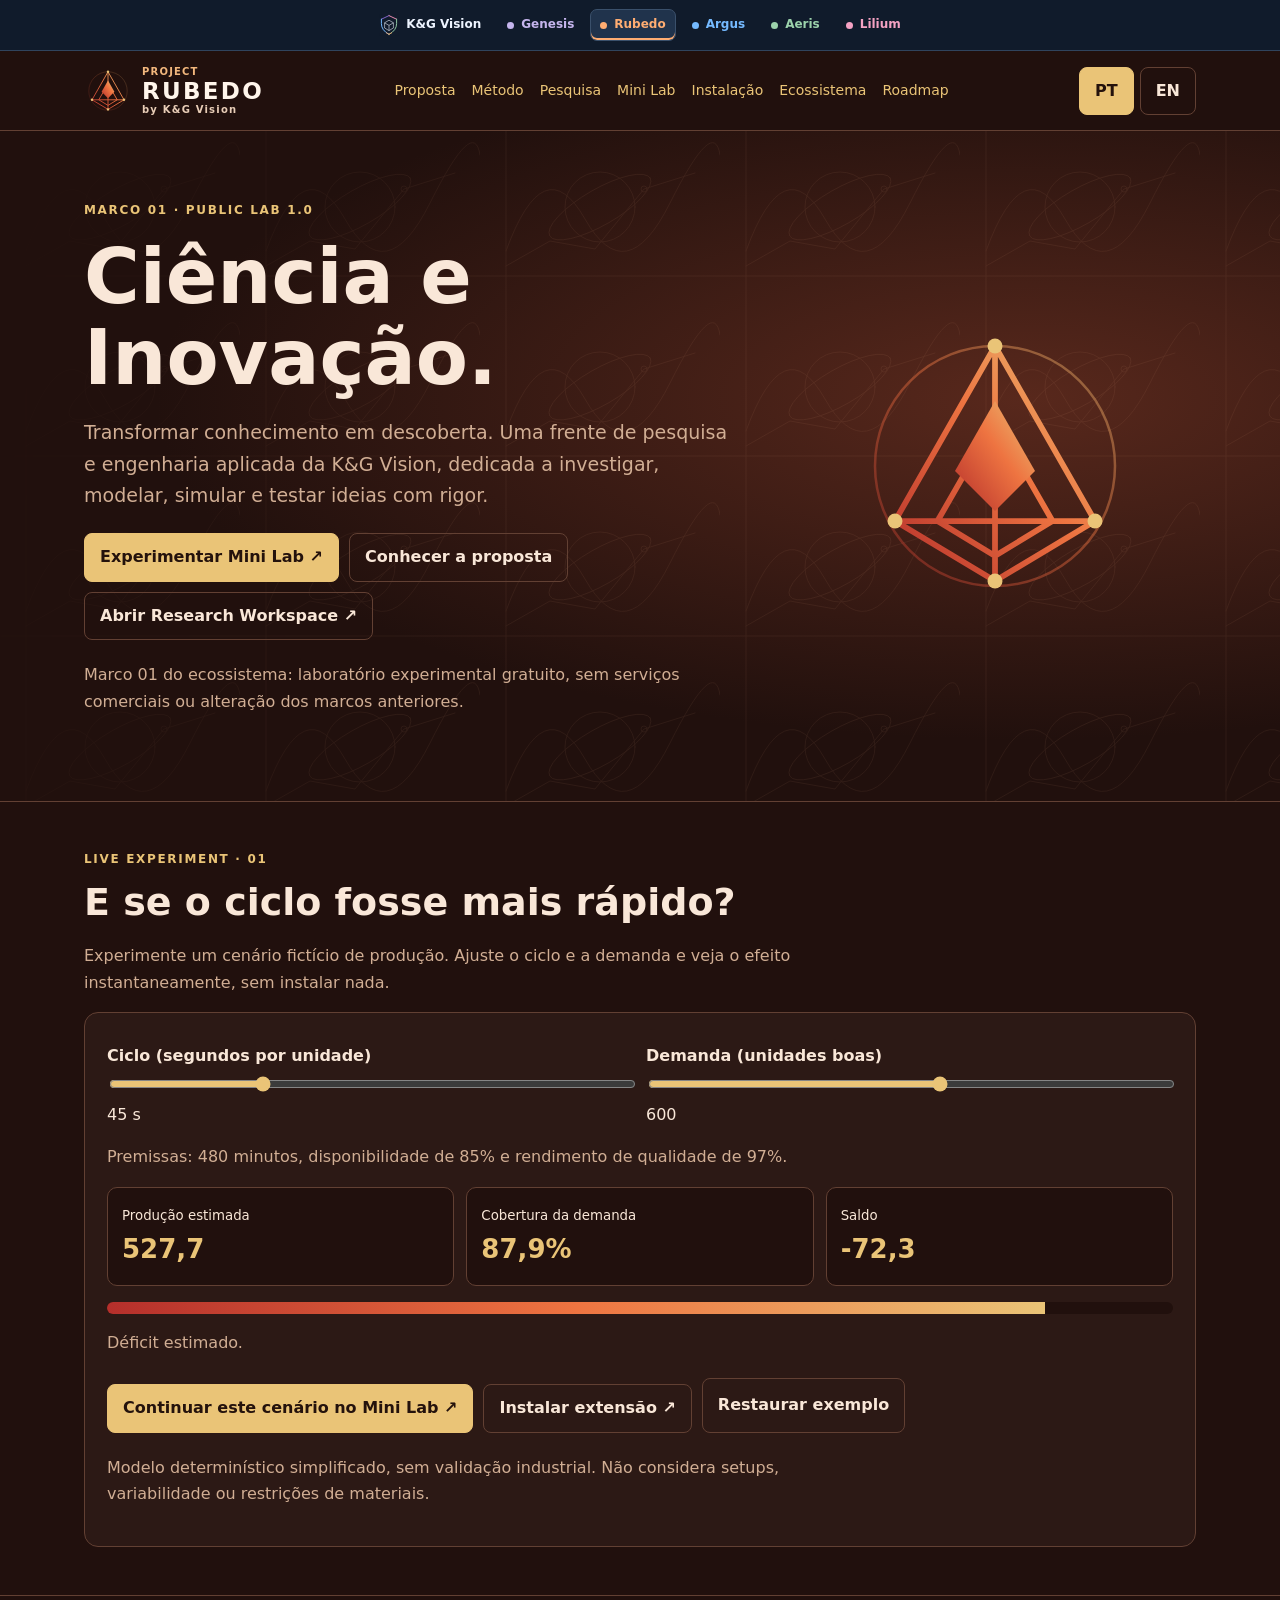
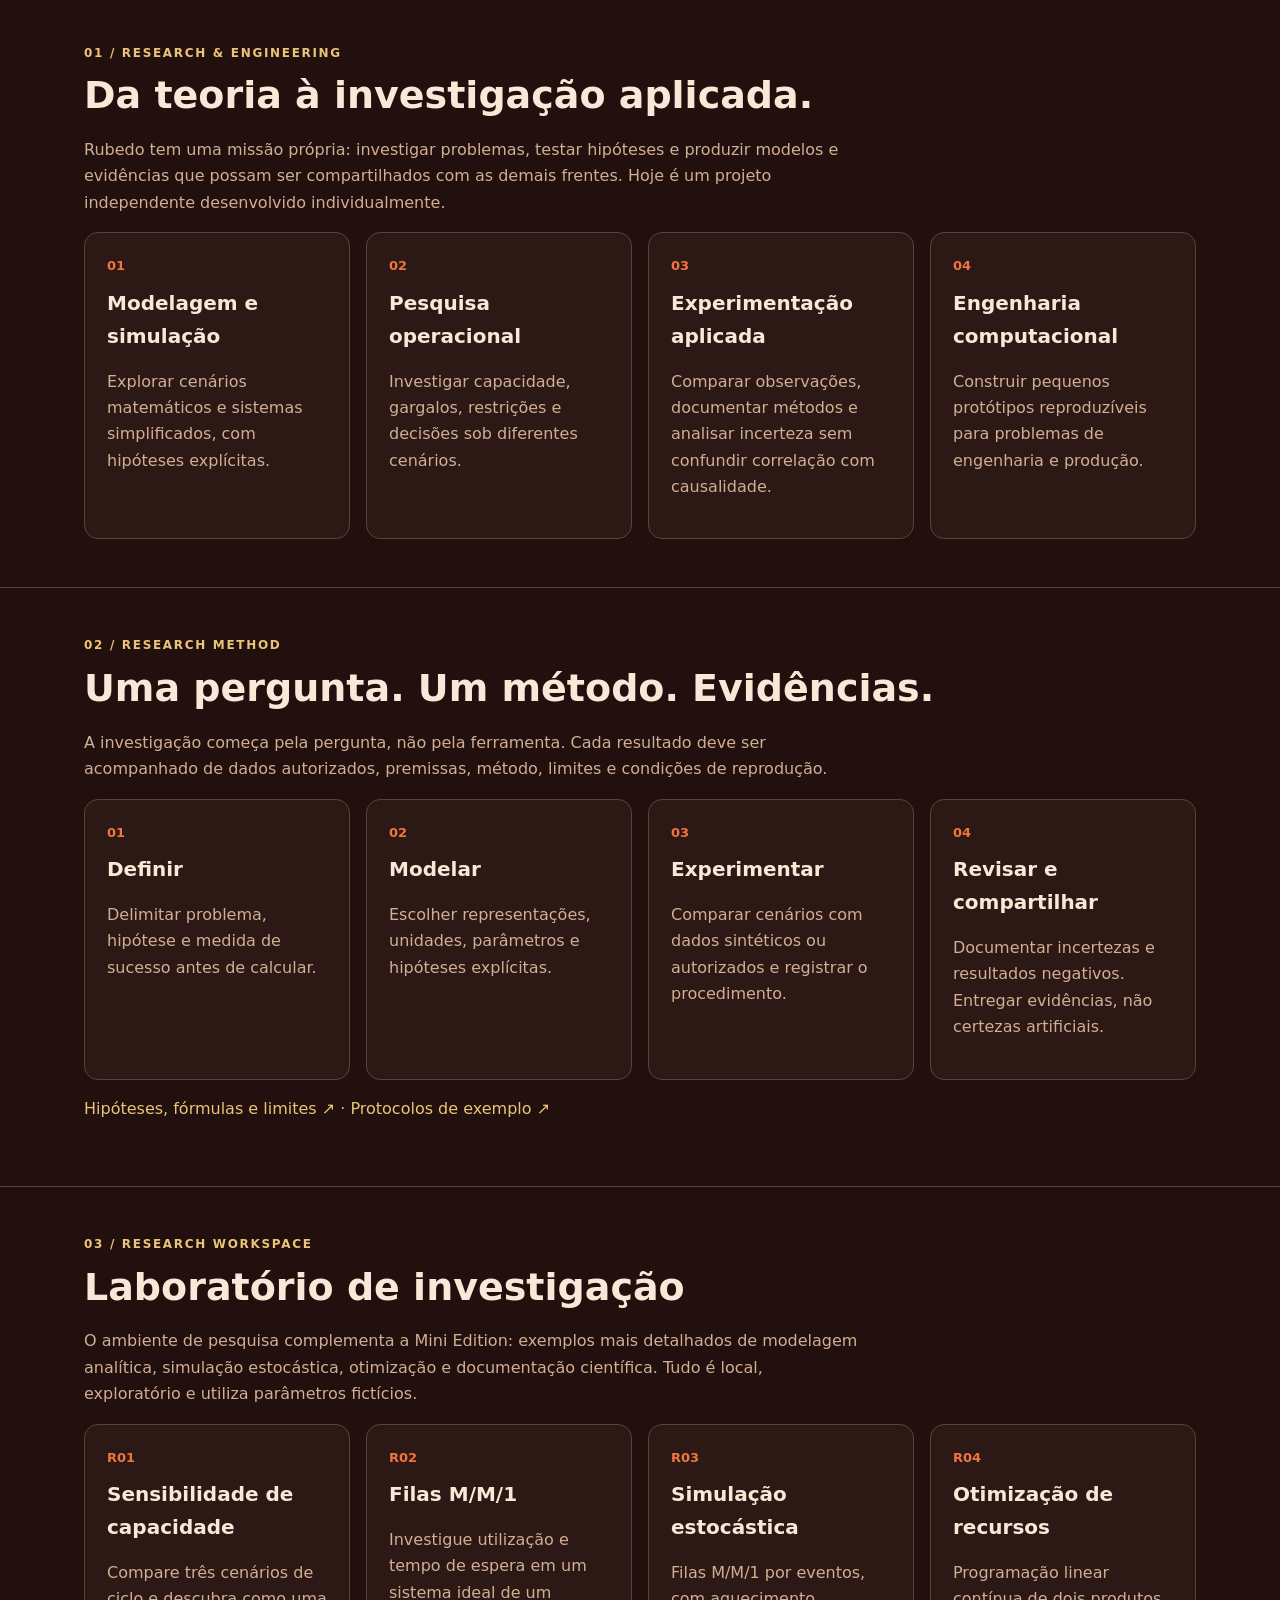
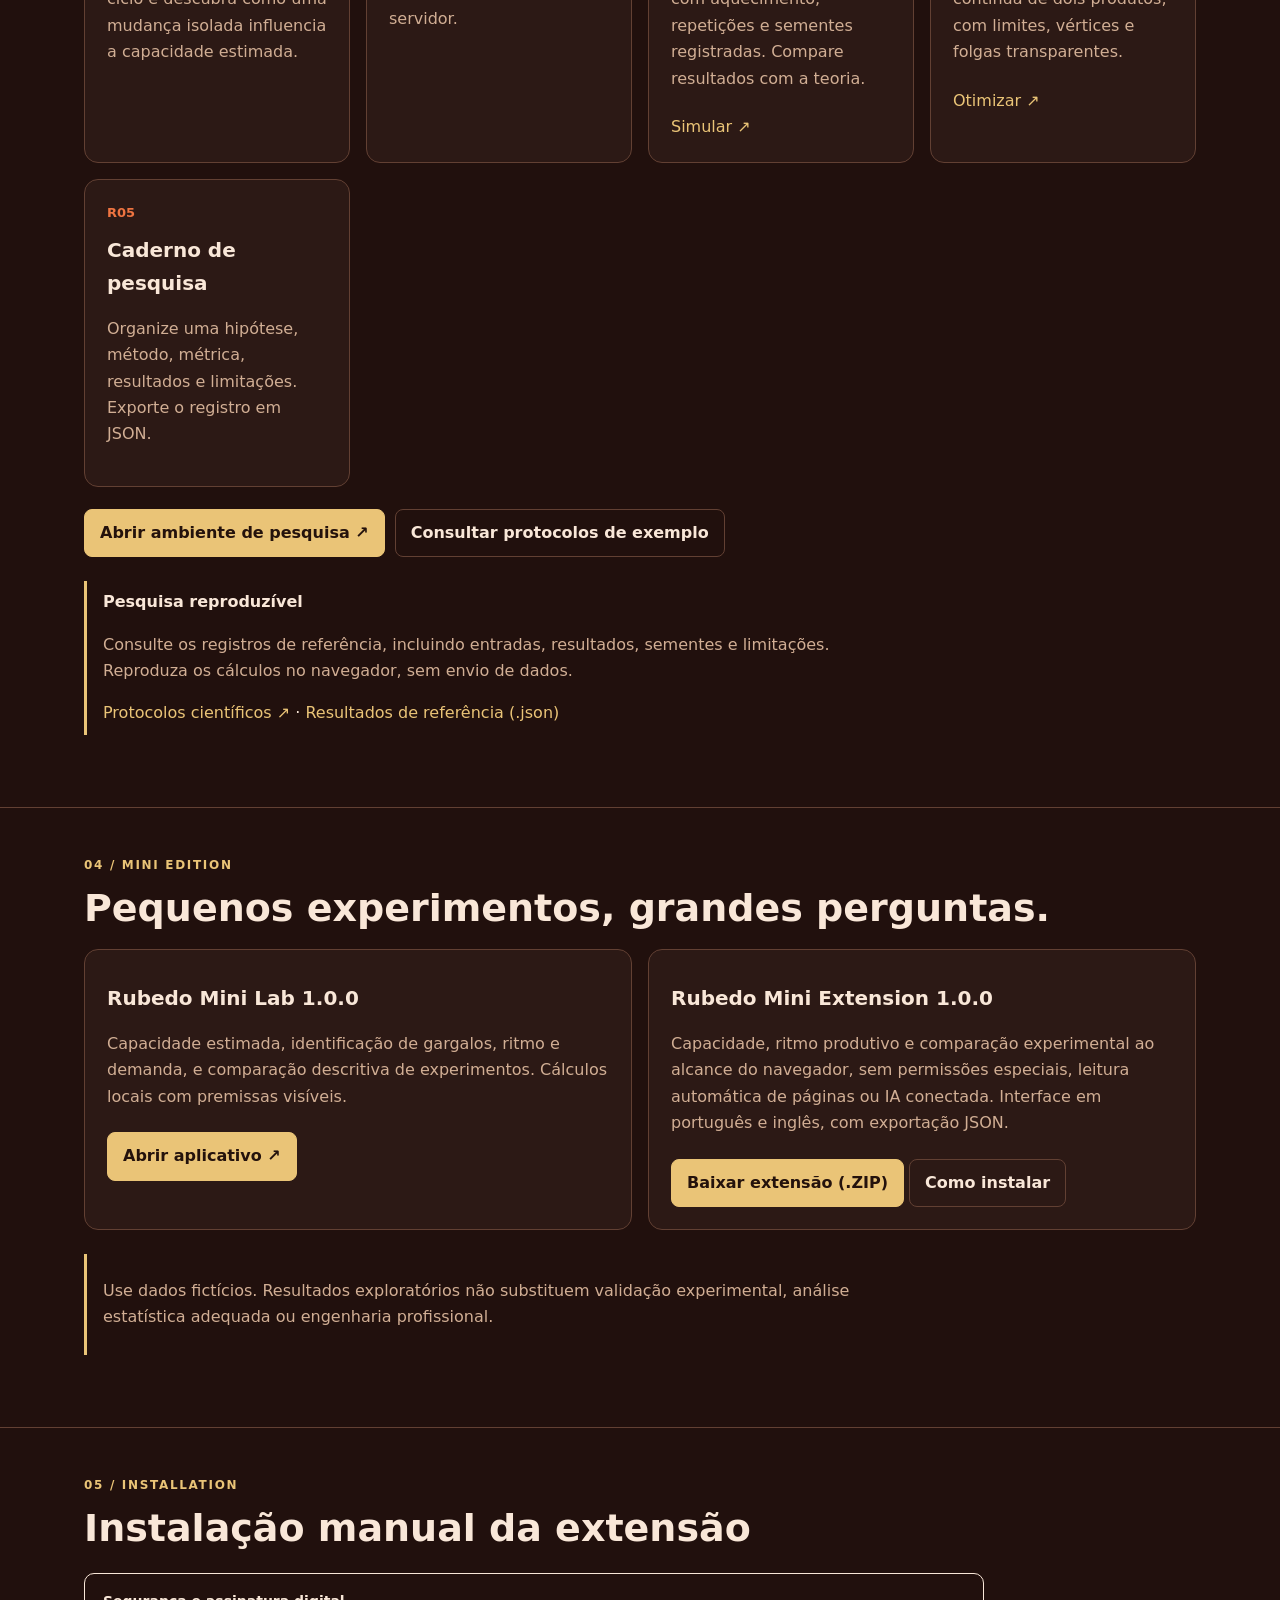
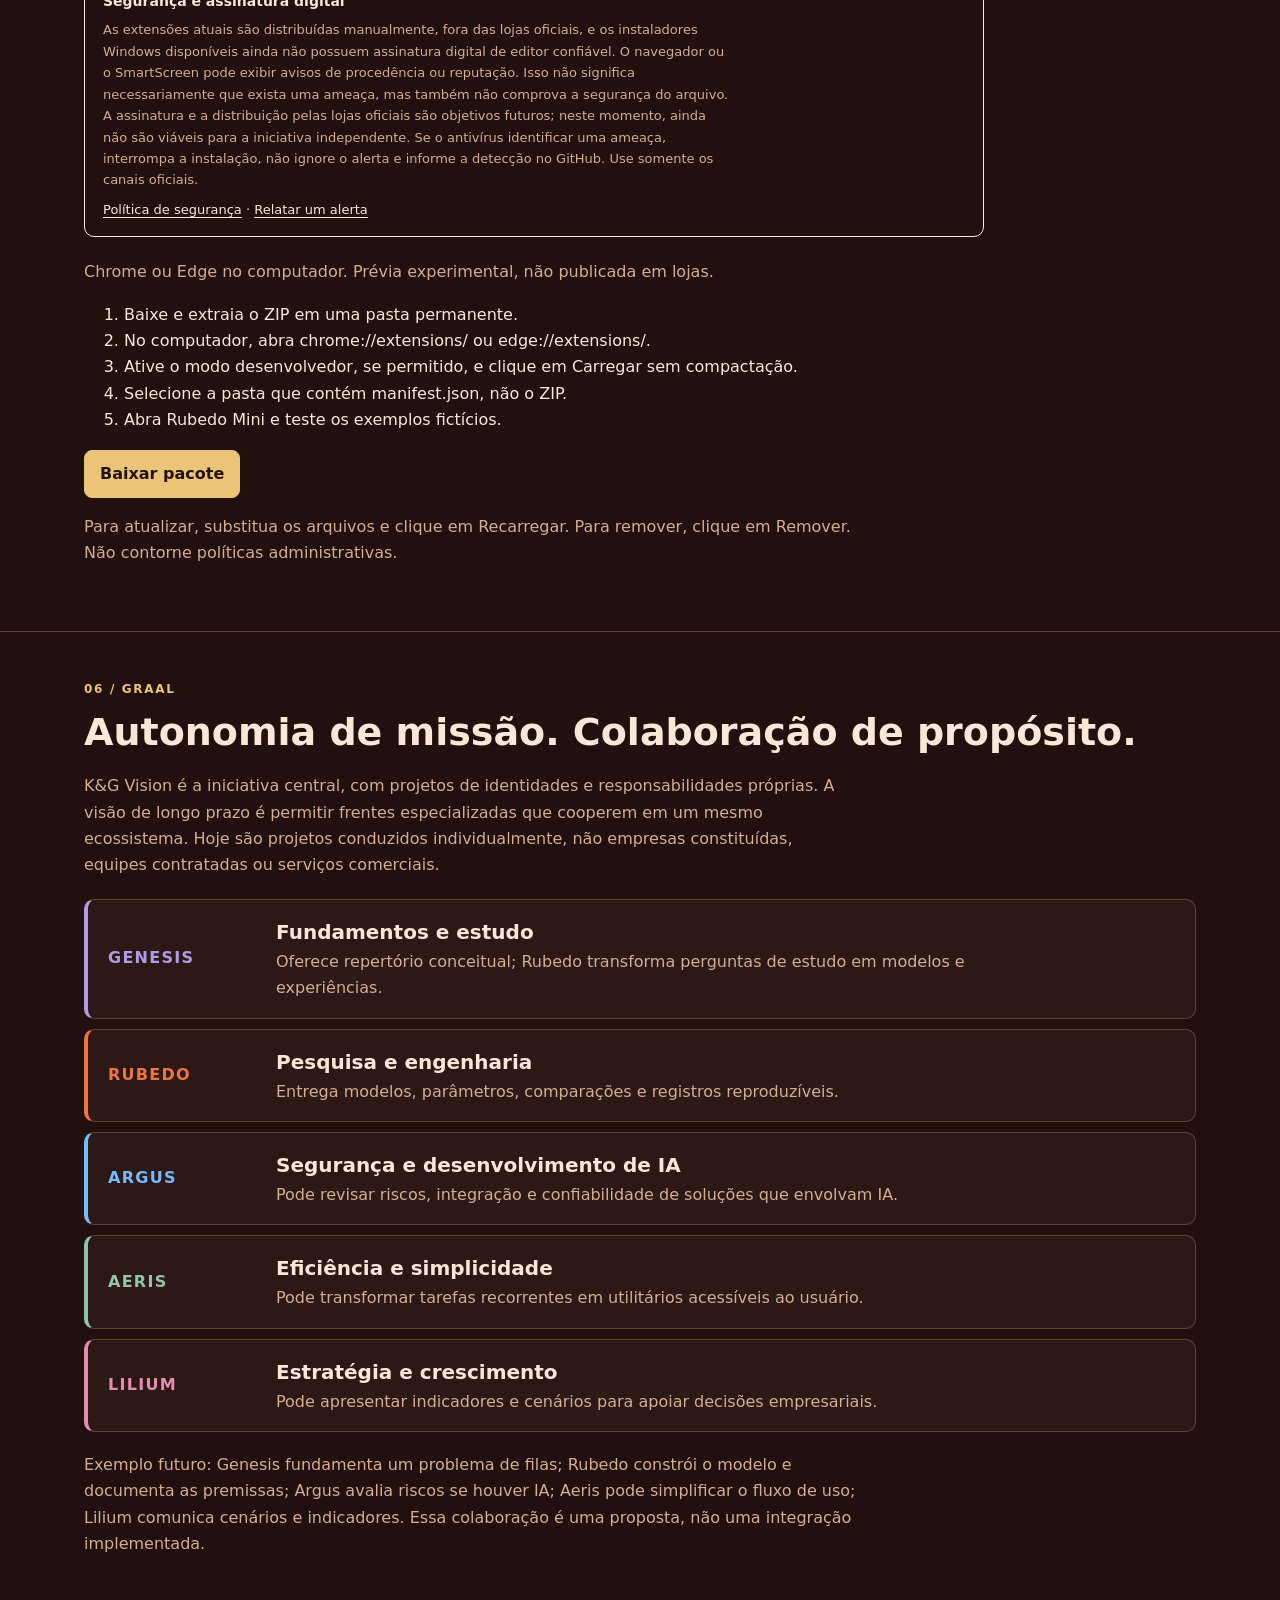
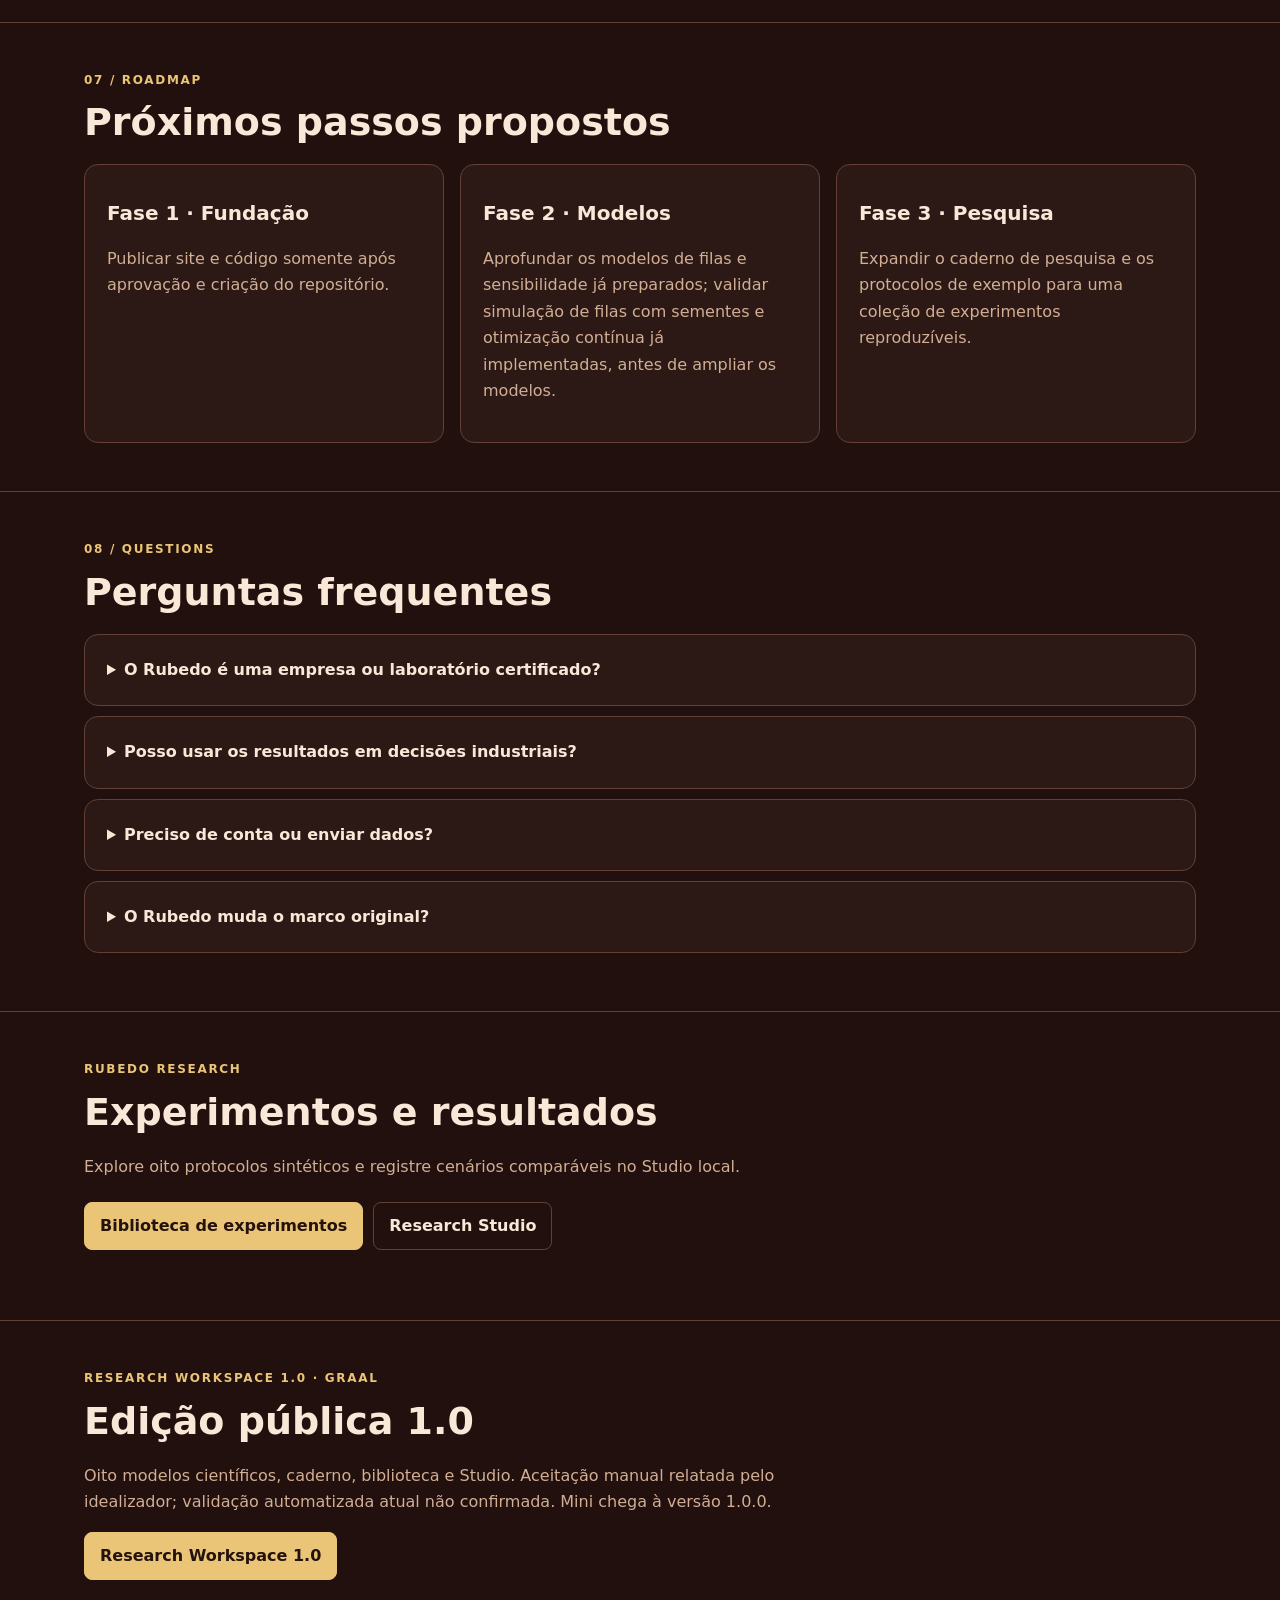
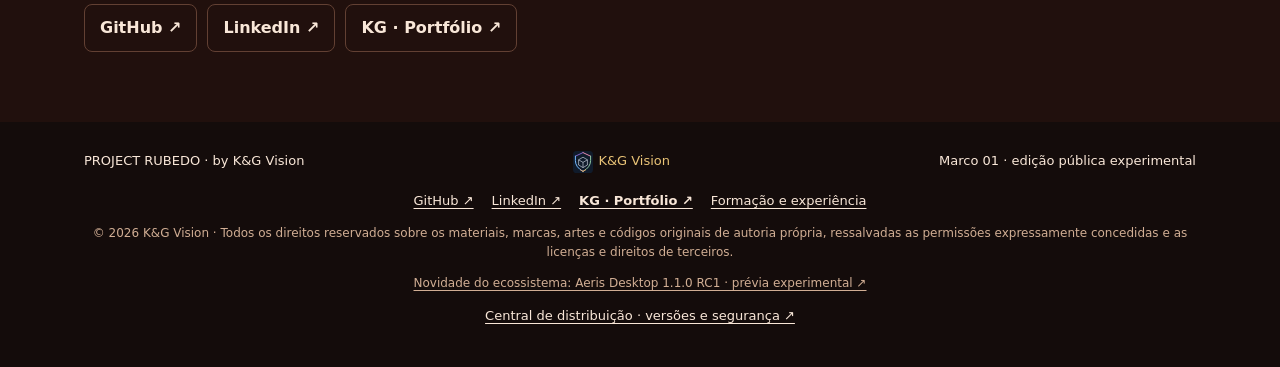
==== index.html @ 3943fb6b "Link official GRAAL distribution center from project portal and documentation" ====
<!DOCTYPE html>

<html lang="pt-BR"><head><meta charset="utf-8"/><meta content="width=device-width,initial-scale=1" name="viewport"/><meta content="Rubedo — iniciativa independente de pesquisa aplicada, simulação e inovação tecnológica." name="description"/><meta content="#21100D" name="theme-color"/><title>Project Rubedo — Ciência e Inovação | K&amp;G Vision</title><link href="assets/rubedo-symbol.svg" rel="icon" type="image/svg+xml"/><link href="assets/site.css" rel="stylesheet"/><style id="kg-graal-navigation-v2">
nav.kg-graal-bar{box-sizing:border-box!important;display:block!important;width:100%!important;max-width:none!important;margin:0!important;padding:0!important;background:#101B2B!important;color:#EDF4FF!important;border:0!important;border-bottom:1px solid #30445D!important;border-radius:0!important;overflow-x:auto!important;overflow-y:hidden!important;white-space:nowrap!important;scrollbar-width:thin;position:static!important;font:12px/1.3 system-ui,-apple-system,BlinkMacSystemFont,"Segoe UI",sans-serif!important}
nav.kg-graal-bar .kg-graal-inner{box-sizing:border-box!important;display:flex!important;align-items:center!important;justify-content:center!important;gap:6px!important;width:max-content!important;min-width:100%!important;max-width:none!important;margin:0 auto!important;padding:6px 20px!important}
nav.kg-graal-bar a{box-sizing:border-box!important;display:inline-flex!important;align-items:center!important;gap:7px!important;flex:none!important;white-space:nowrap!important;font:650 12px/1.3 system-ui,-apple-system,BlinkMacSystemFont,"Segoe UI",sans-serif!important;text-decoration:none!important;color:var(--graal-accent)!important;-webkit-text-fill-color:var(--graal-accent)!important;opacity:1!important;background:transparent!important;border:1px solid transparent!important;border-radius:7px!important;margin:0!important;padding:7px 9px!important;box-shadow:none!important}
nav.kg-graal-bar a::before,nav.kg-graal-bar a::after{content:none!important;display:none!important}
nav.kg-graal-bar a:hover,nav.kg-graal-bar a[aria-current]{background:#20334C!important;border-color:#3A506B!important}
nav.kg-graal-bar a[aria-current]{box-shadow:inset 0 -2px var(--graal-accent)!important}
nav.kg-graal-bar a:focus-visible{outline:2px solid var(--graal-accent)!important;outline-offset:-2px!important}
nav.kg-graal-bar .kg-graal-dot{display:block!important;width:7px!important;height:7px!important;flex:0 0 7px!important;border-radius:50%!important;background:var(--graal-accent)!important}
nav.kg-graal-bar .kg-graal-shield{display:block!important;width:20px!important;height:22px!important;max-width:none!important;flex:none!important;margin:0!important;object-fit:contain!important}
@media(max-width:650px){nav.kg-graal-bar .kg-graal-inner{padding:5px 10px!important;gap:3px!important}nav.kg-graal-bar a{padding:7px 8px!important}}
</style>

<style id="kg-subtle-hero-art">
@media screen {
.hero{position:relative;isolation:isolate;overflow:hidden}
.hero::before{content:"";position:absolute;inset:0;z-index:0;pointer-events:none;background:none;background-image:url("data:image/svg+xml,%3Csvg xmlns='http://www.w3.org/2000/svg' width='240' height='180' viewBox='0 0 240 180'%3E%3Cg fill='none' stroke='%23FFBB90' stroke-width='.85' stroke-linecap='round' stroke-linejoin='round'%3E%3Cpath d='M0 145H240M26 0V180M26 120Q64 16 105 88T190 72T240 24M26 135L70 110L115 118L164 58L215 42'/%3E%3Ccircle cx='120' cy='76' r='35'/%3E%3Cellipse cx='120' cy='76' rx='58' ry='18' transform='rotate(-30 120 76)'/%3E%3Ccircle cx='164' cy='58' r='3'/%3E%3C/g%3E%3C/svg%3E");background-repeat:repeat;background-size:240px 180px;opacity:0.075;mask-image:linear-gradient(100deg,transparent 0%,#000 38%,#000 100%);-webkit-mask-image:linear-gradient(100deg,transparent 0%,#000 38%,#000 100%)}
.hero>.wrap{position:relative;z-index:1}
@media(max-width:700px){.hero::before{opacity:calc(0.075 * .65);background-size:200px 150px;mask-image:linear-gradient(90deg,transparent,#000);-webkit-mask-image:linear-gradient(90deg,transparent,#000)}}
}
</style>
<!-- kg-distribution-notice-v1 -->
</head><body><a class="skip" href="#main">Ir para conteúdo</a><nav class="kg-graal-bar" aria-label="K&amp;G Vision ecosystem"><div class="kg-graal-inner"><a href="https://kgasil.github.io/" style="--graal-accent:#EDF4FF"><img class="kg-graal-shield" src="https://kgasil.github.io/assets/kg-symbol.svg" width="20" height="22" alt="">K&amp;G Vision</a><a href="https://kgasil.github.io/genesis/" style="--graal-accent:#C5B5ED"><i class="kg-graal-dot" aria-hidden="true"></i>Genesis</a><a href="https://kgasil.github.io/rubedo/" style="--graal-accent:#FFAD72" aria-current="page"><i class="kg-graal-dot" aria-hidden="true"></i>Rubedo</a><a href="https://kgasil.github.io/argus/" style="--graal-accent:#75BAFF"><i class="kg-graal-dot" aria-hidden="true"></i>Argus</a><a href="https://kgasil.github.io/aeris/" style="--graal-accent:#9BD2AB"><i class="kg-graal-dot" aria-hidden="true"></i>Aeris</a><a href="https://kgasil.github.io/lilium/" style="--graal-accent:#F4A2C3"><i class="kg-graal-dot" aria-hidden="true"></i>Lilium</a></div></nav><header class="header"><div class="wrap"><a class="brand" href="index.html"><img alt="" src="assets/rubedo-symbol.svg"/><span><small>PROJECT</small><strong>RUBEDO</strong><small>by K&amp;G Vision</small></span></a><nav class="local"><a data-en="Purpose" data-pt="Proposta" href="#proposta">Proposta</a><a data-en="Method" data-pt="Método" href="#metodo">Método</a><a data-en="Research" data-pt="Pesquisa" href="#pesquisa">Pesquisa</a><a data-en="Mini Lab" data-pt="Mini Lab" href="#lab">Mini Lab</a><a data-en="Install" data-pt="Instalação" href="#instalar">Instalação</a><a data-en="Ecosystem" data-pt="Ecossistema" href="#ecossistema">Ecossistema</a><a data-en="Roadmap" data-pt="Roadmap" href="#roadmap">Roadmap</a></nav><div class="language"><button aria-pressed="true" id="pt">PT</button><button aria-pressed="false" id="en">EN</button></div></div></header><main id="main"><section class="hero"><div class="wrap"><div><div class="eyebrow" data-en="MILESTONE 01 · PUBLIC LAB 1.0" data-pt="MARCO 01 · PUBLIC LAB 1.0">MARCO 01 · PUBLIC LAB 1.0</div><h1 data-en="Science &amp; Innovation." data-pt="Ciência e Inovação.">Ciência e Inovação.</h1><p class="lead" data-en="Turning knowledge into discovery. An applied research and engineering initiative within K&amp;G Vision, dedicated to investigating, modeling, simulating and testing ideas rigorously." data-pt="Transformar conhecimento em descoberta. Uma frente de pesquisa e engenharia aplicada da K&amp;G Vision, dedicada a investigar, modelar, simular e testar ideias com rigor.">Transformar conhecimento em descoberta. Uma frente de pesquisa e engenharia aplicada da K&amp;G Vision, dedicada a investigar, modelar, simular e testar ideias com rigor.</p><div class="actions"><a class="btn primary" data-en="Try Mini Lab ↗" data-pt="Experimentar Mini Lab ↗" href="mini/index.html">Experimentar Mini Lab ↗</a><a class="btn" data-en="Explore the proposal" data-pt="Conhecer a proposta" href="#proposta">Conhecer a proposta</a><a class="btn" data-en="Open Research Workspace ↗" data-pt="Abrir Research Workspace ↗" href="research/index.html">Abrir Research Workspace ↗</a></div><p data-en="Ecosystem milestone 01: free experimental laboratory, no commercial services or change to earlier milestones." data-pt="Marco 01 do ecossistema: laboratório experimental gratuito, sem serviços comerciais ou alteração dos marcos anteriores.">Marco 01 do ecossistema: laboratório experimental gratuito, sem serviços comerciais ou alteração dos marcos anteriores.</p></div><img alt="Símbolo geométrico Rubedo" src="assets/rubedo-symbol.svg"/></div></section><section class="section" id="experimente"><div class="wrap"><div class="eyebrow">LIVE EXPERIMENT · 01</div><h2 data-pt="E se o ciclo fosse mais rápido?" data-en="What if the cycle were faster?">E se o ciclo fosse mais rápido?</h2><p data-pt="Experimente um cenário fictício de produção. Ajuste o ciclo e a demanda e veja o efeito instantaneamente, sem instalar nada." data-en="Try a synthetic production scenario. Adjust cycle time and demand to see the effect instantly, without installing anything.">Experimente um cenário fictício de produção. Ajuste o ciclo e a demanda e veja o efeito instantaneamente, sem instalar nada.</p><div class="card"><div class="fields"><div><label for="demo-cycle" data-pt="Ciclo (segundos por unidade)" data-en="Cycle (seconds per unit)">Ciclo (segundos por unidade)</label><input id="demo-cycle" type="range" min="15" max="120" step="5" value="45"><output id="demo-cycle-value">45 s</output></div><div><label for="demo-demand" data-pt="Demanda (unidades boas)" data-en="Demand (good units)">Demanda (unidades boas)</label><input id="demo-demand" type="range" min="100" max="1000" step="25" value="600"><output id="demo-demand-value">600</output></div></div><p data-pt="Premissas: 480 minutos, disponibilidade de 85% e rendimento de qualidade de 97%." data-en="Assumptions: 480 minutes, 85% availability and 97% good yield.">Premissas: 480 minutos, disponibilidade de 85% e rendimento de qualidade de 97%.</p><div class="demo-results" aria-live="polite"><div><small data-pt="Produção estimada" data-en="Estimated output">Produção estimada</small><strong id="demo-good">—</strong></div><div><small data-pt="Cobertura da demanda" data-en="Demand coverage">Cobertura da demanda</small><strong id="demo-coverage">—</strong></div><div><small data-pt="Saldo" data-en="Gap">Saldo</small><strong id="demo-gap">—</strong></div></div><div class="demo-track" role="progressbar" aria-label="Demand coverage" aria-valuemin="0" aria-valuemax="100" id="demo-track"><div id="demo-fill"></div></div><p id="demo-status" role="status"></p><div class="actions"><a class="btn primary" id="demo-open" href="mini/index.html#mode=takt&amp;cycle=45&amp;demand=600&amp;lang=pt" data-pt="Continuar este cenário no Mini Lab ↗" data-en="Continue this scenario in Mini Lab ↗">Continuar este cenário no Mini Lab ↗</a><a class="btn" href="#instalar" data-pt="Instalar extensão ↗" data-en="Install extension ↗">Instalar extensão ↗</a><button id="demo-reset" data-pt="Restaurar exemplo" data-en="Reset example">Restaurar exemplo</button></div><p data-pt="Modelo determinístico simplificado, sem validação industrial. Não considera setups, variabilidade ou restrições de materiais." data-en="Simplified deterministic model without industrial validation. Excludes setups, variability and material constraints.">Modelo determinístico simplificado, sem validação industrial. Não considera setups, variabilidade ou restrições de materiais.</p></div></div></section><section class="section" id="proposta"><div class="wrap"><div class="eyebrow">01 / RESEARCH &amp; ENGINEERING</div><h2 data-en="From theory to applied investigation." data-pt="Da teoria à investigação aplicada.">Da teoria à investigação aplicada.</h2><p data-en="Rubedo has its own mission: investigate problems, test hypotheses and produce models and evidence to share with other initiatives. Today it is an independently developed individual project." data-pt="Rubedo tem uma missão própria: investigar problemas, testar hipóteses e produzir modelos e evidências que possam ser compartilhados com as demais frentes. Hoje é um projeto independente desenvolvido individualmente.">Rubedo tem uma missão própria: investigar problemas, testar hipóteses e produzir modelos e evidências que possam ser compartilhados com as demais frentes. Hoje é um projeto independente desenvolvido individualmente.</p><div class="cards"><article class="card"><div class="num">01</div><h3 data-en="Modeling and simulation" data-pt="Modelagem e simulação">Modelagem e simulação</h3><p data-en="Explore mathematical scenarios and simplified systems with explicit assumptions." data-pt="Explorar cenários matemáticos e sistemas simplificados, com hipóteses explícitas.">Explorar cenários matemáticos e sistemas simplificados, com hipóteses explícitas.</p></article><article class="card"><div class="num">02</div><h3 data-en="Operations research" data-pt="Pesquisa operacional">Pesquisa operacional</h3><p data-en="Explore capacity, bottlenecks, constraints and decisions across scenarios." data-pt="Investigar capacidade, gargalos, restrições e decisões sob diferentes cenários.">Investigar capacidade, gargalos, restrições e decisões sob diferentes cenários.</p></article><article class="card"><div class="num">03</div><h3 data-en="Applied experimentation" data-pt="Experimentação aplicada">Experimentação aplicada</h3><p data-en="Compare observations, document methods and analyze uncertainty without confusing correlation with causation." data-pt="Comparar observações, documentar métodos e analisar incerteza sem confundir correlação com causalidade.">Comparar observações, documentar métodos e analisar incerteza sem confundir correlação com causalidade.</p></article><article class="card"><div class="num">04</div><h3 data-en="Computational engineering" data-pt="Engenharia computacional">Engenharia computacional</h3><p data-en="Build small reproducible prototypes for engineering and production problems." data-pt="Construir pequenos protótipos reproduzíveis para problemas de engenharia e produção.">Construir pequenos protótipos reproduzíveis para problemas de engenharia e produção.</p></article></div></div></section><section class="section" id="metodo"><div class="wrap"><div class="eyebrow">02 / RESEARCH METHOD</div><h2 data-en="One question. One method. Evidence." data-pt="Uma pergunta. Um método. Evidências.">Uma pergunta. Um método. Evidências.</h2><p data-en="Investigation begins with the question, not the tool. Every result should include authorized data, assumptions, method, limitations and reproduction conditions." data-pt="A investigação começa pela pergunta, não pela ferramenta. Cada resultado deve ser acompanhado de dados autorizados, premissas, método, limites e condições de reprodução.">A investigação começa pela pergunta, não pela ferramenta. Cada resultado deve ser acompanhado de dados autorizados, premissas, método, limites e condições de reprodução.</p><div class="cards"><article class="card"><div class="num">01</div><h3 data-en="Define" data-pt="Definir">Definir</h3><p data-en="Define the problem, hypothesis and success measure before calculation." data-pt="Delimitar problema, hipótese e medida de sucesso antes de calcular.">Delimitar problema, hipótese e medida de sucesso antes de calcular.</p></article><article class="card"><div class="num">02</div><h3 data-en="Model" data-pt="Modelar">Modelar</h3><p data-en="Choose representations, units, parameters and explicit assumptions." data-pt="Escolher representações, unidades, parâmetros e hipóteses explícitas.">Escolher representações, unidades, parâmetros e hipóteses explícitas.</p></article><article class="card"><div class="num">03</div><h3 data-en="Experiment" data-pt="Experimentar">Experimentar</h3><p data-en="Compare scenarios using synthetic or authorized data and record the procedure." data-pt="Comparar cenários com dados sintéticos ou autorizados e registrar o procedimento.">Comparar cenários com dados sintéticos ou autorizados e registrar o procedimento.</p></article><article class="card"><div class="num">04</div><h3 data-en="Review and share" data-pt="Revisar e compartilhar">Revisar e compartilhar</h3><p data-en="Document uncertainty and negative results. Deliver evidence, not artificial certainty." data-pt="Documentar incertezas e resultados negativos. Entregar evidências, não certezas artificiais.">Documentar incertezas e resultados negativos. Entregar evidências, não certezas artificiais.</p></article></div><p><a data-en="Assumptions, formulas and limitations ↗" data-pt="Hipóteses, fórmulas e limites ↗" href="docs/modelos.md">Hipóteses, fórmulas e limites ↗</a> · <a data-en="Example protocols ↗" data-pt="Protocolos de exemplo ↗" href="docs/experimentos.md">Protocolos de exemplo ↗</a></p></div></section><section class="section" id="pesquisa"><div class="wrap"><div class="eyebrow">03 / RESEARCH WORKSPACE</div><h2 data-en="Research workspace" data-pt="Laboratório de investigação">Laboratório de investigação</h2><p data-en="The research workspace complements the Mini Edition with more detailed analytical models and scientific documentation. Everything runs locally with synthetic parameters." data-pt="O ambiente de pesquisa complementa a Mini Edition: exemplos mais detalhados de modelagem analítica, simulação estocástica, otimização e documentação científica. Tudo é local, exploratório e utiliza parâmetros fictícios.">O ambiente de pesquisa complementa a Mini Edition: exemplos mais detalhados de modelagem analítica, simulação estocástica, otimização e documentação científica. Tudo é local, exploratório e utiliza parâmetros fictícios.</p><div class="cards"><article class="card"><div class="num">R01</div><h3 data-en="Capacity sensitivity" data-pt="Sensibilidade de capacidade">Sensibilidade de capacidade</h3><p data-en="Compare three cycle-time scenarios and explore the effect of one isolated change on estimated capacity." data-pt="Compare três cenários de ciclo e descubra como uma mudança isolada influencia a capacidade estimada.">Compare três cenários de ciclo e descubra como uma mudança isolada influencia a capacidade estimada.</p></article><article class="card"><div class="num">R02</div><h3 data-en="M/M/1 queues" data-pt="Filas M/M/1">Filas M/M/1</h3><p data-en="Explore utilization and waiting times in an ideal one-server system." data-pt="Investigue utilização e tempo de espera em um sistema ideal de um servidor.">Investigue utilização e tempo de espera em um sistema ideal de um servidor.</p></article><article class="card"><div class="num">R03</div><h3 data-en="Stochastic simulation" data-pt="Simulação estocástica">Simulação estocástica</h3><p data-en="Event-based M/M/1 queues with warmup, replications and recorded seeds. Compare results to theory." data-pt="Filas M/M/1 por eventos, com aquecimento, repetições e sementes registradas. Compare resultados com a teoria.">Filas M/M/1 por eventos, com aquecimento, repetições e sementes registradas. Compare resultados com a teoria.</p><a data-en="Simulate ↗" data-pt="Simular ↗" href="research/index.html#simulacao">Simular ↗</a></article><article class="card"><div class="num">R04</div><h3 data-en="Resource optimization" data-pt="Otimização de recursos">Otimização de recursos</h3><p data-en="Continuous two-product linear programming with transparent limits, vertices and slack." data-pt="Programação linear contínua de dois produtos, com limites, vértices e folgas transparentes.">Programação linear contínua de dois produtos, com limites, vértices e folgas transparentes.</p><a data-en="Optimize ↗" data-pt="Otimizar ↗" href="research/index.html#otimizacao">Otimizar ↗</a></article><article class="card"><div class="num">R05</div><h3 data-en="Research notebook" data-pt="Caderno de pesquisa">Caderno de pesquisa</h3><p data-en="Record a hypothesis, method, metric, results and limitations. Export a JSON record." data-pt="Organize uma hipótese, método, métrica, resultados e limitações. Exporte o registro em JSON.">Organize uma hipótese, método, métrica, resultados e limitações. Exporte o registro em JSON.</p></article></div><div class="actions"><a class="btn primary" data-en="Open research workspace ↗" data-pt="Abrir ambiente de pesquisa ↗" href="research/index.html">Abrir ambiente de pesquisa ↗</a><a class="btn" data-en="View example protocols" data-pt="Consultar protocolos de exemplo" href="docs/experimentos.md">Consultar protocolos de exemplo</a></div><div class="notice"><strong data-en="Reproducible research" data-pt="Pesquisa reproduzível">Pesquisa reproduzível</strong><p data-en="Explore reference records including inputs, results, seeds and limitations. Reproduce calculations in the browser without transmitting data." data-pt="Consulte os registros de referência, incluindo entradas, resultados, sementes e limitações. Reproduza os cálculos no navegador, sem envio de dados.">Consulte os registros de referência, incluindo entradas, resultados, sementes e limitações. Reproduza os cálculos no navegador, sem envio de dados.</p><a data-en="Research protocols ↗" data-pt="Protocolos científicos ↗" href="docs/experimentos.md">Protocolos científicos ↗</a> · <a data-en="Reference results (.json)" data-pt="Resultados de referência (.json)" href="examples/reference-results.json">Resultados de referência (.json)</a></div></div></section><section class="section" id="lab"><div class="wrap"><div class="eyebrow">04 / MINI EDITION</div><h2 data-en="Small experiments, big questions." data-pt="Pequenos experimentos, grandes perguntas.">Pequenos experimentos, grandes perguntas.</h2><div class="cards"><article class="card"><h3>Rubedo Mini Lab 1.0.0</h3><p data-en="Estimated capacity, bottleneck identification and descriptive experiment comparisons. Local calculations with explicit assumptions." data-pt="Capacidade estimada, identificação de gargalos, ritmo e demanda, e comparação descritiva de experimentos. Cálculos locais com premissas visíveis.">Capacidade estimada, identificação de gargalos, ritmo e demanda, e comparação descritiva de experimentos. Cálculos locais com premissas visíveis.</p><a class="btn primary" data-en="Open application ↗" data-pt="Abrir aplicativo ↗" href="mini/index.html">Abrir aplicativo ↗</a></article><article class="card"><h3>Rubedo Mini Extension 1.0.0</h3><p data-en="Capacity and experiment comparison in your browser, without special permissions, automatic page access or connected AI. Portuguese and English interface, with JSON export." data-pt="Capacidade, ritmo produtivo e comparação experimental ao alcance do navegador, sem permissões especiais, leitura automática de páginas ou IA conectada. Interface em português e inglês, com exportação JSON.">Capacidade, ritmo produtivo e comparação experimental ao alcance do navegador, sem permissões especiais, leitura automática de páginas ou IA conectada. Interface em português e inglês, com exportação JSON.</p><a class="btn primary" data-en="Download extension (.ZIP)" data-pt="Baixar extensão (.ZIP)" href="downloads/Rubedo-Mini-v1.0.0-install.zip">Baixar extensão (.ZIP)</a> <a class="btn" data-en="How to install" data-pt="Como instalar" href="#instalar">Como instalar</a></article></div><div class="notice"><p data-en="Use synthetic data. Exploratory results do not replace experimental validation, appropriate statistical analysis or professional engineering." data-pt="Use dados fictícios. Resultados exploratórios não substituem validação experimental, análise estatística adequada ou engenharia profissional.">Use dados fictícios. Resultados exploratórios não substituem validação experimental, análise estatística adequada ou engenharia profissional.</p></div></div></section><section class="section" id="instalar"><div class="wrap"><div class="eyebrow">05 / INSTALLATION</div><h2 data-en="Manual extension installation" data-pt="Instalação manual da extensão">Instalação manual da extensão</h2><aside class="kg-distribution-notice" role="note" style="margin:22px 0;padding:16px 18px;border:1px solid currentColor;border-radius:10px;font-size:13px;line-height:1.65;max-width:900px;overflow-wrap:anywhere"><strong style="display:block;margin-bottom:6px;font-size:14px" data-pt="Segurança e assinatura digital" data-en="Security and digital signing">Segurança e assinatura digital</strong><p style="margin:0 0 8px" data-pt="As extensões atuais são distribuídas manualmente, fora das lojas oficiais, e os instaladores Windows disponíveis ainda não possuem assinatura digital de editor confiável. O navegador ou o SmartScreen pode exibir avisos de procedência ou reputação. Isso não significa necessariamente que exista uma ameaça, mas também não comprova a segurança do arquivo. A assinatura e a distribuição pelas lojas oficiais são objetivos futuros; neste momento, ainda não são viáveis para a iniciativa independente. Se o antivírus identificar uma ameaça, interrompa a instalação, não ignore o alerta e informe a detecção no GitHub. Use somente os canais oficiais." data-en="Current extensions are distributed manually outside official stores, and available Windows installers do not yet have a trusted publisher digital signature. The browser or SmartScreen may show origin or reputation warnings. This does not necessarily indicate a threat, but it does not establish file safety either. Signing and official store distribution are future goals and are not currently feasible for this independent initiative. If antivirus software detects a threat, stop installation, do not bypass the warning, and report the detection on GitHub. Use official channels only.">As extensões atuais são distribuídas manualmente, fora das lojas oficiais, e os instaladores Windows disponíveis ainda não possuem assinatura digital de editor confiável. O navegador ou o SmartScreen pode exibir avisos de procedência ou reputação. Isso não significa necessariamente que exista uma ameaça, mas também não comprova a segurança do arquivo. A assinatura e a distribuição pelas lojas oficiais são objetivos futuros; neste momento, ainda não são viáveis para a iniciativa independente. Se o antivírus identificar uma ameaça, interrompa a instalação, não ignore o alerta e informe a detecção no GitHub. Use somente os canais oficiais.</p><a href="https://github.com/Kgasil/rubedo/blob/main/SECURITY.md" style="color:inherit;text-decoration:underline;text-underline-offset:3px" data-pt="Política de segurança" data-en="Security policy">Política de segurança</a> · <a href="https://github.com/Kgasil/rubedo/issues" style="color:inherit;text-decoration:underline;text-underline-offset:3px" data-pt="Relatar um alerta" data-en="Report a warning">Relatar um alerta</a></aside><p data-en="Desktop Chrome or Edge. Experimental preview, not published in stores." data-pt="Chrome ou Edge no computador. Prévia experimental, não publicada em lojas.">Chrome ou Edge no computador. Prévia experimental, não publicada em lojas.</p><ol><li data-en="Download and extract the ZIP into a permanent folder." data-pt="Baixe e extraia o ZIP em uma pasta permanente.">Baixe e extraia o ZIP em uma pasta permanente.</li><li data-en="On a desktop, open chrome://extensions/ or edge://extensions/." data-pt="No computador, abra chrome://extensions/ ou edge://extensions/.">No computador, abra chrome://extensions/ ou edge://extensions/.</li><li data-en="Enable Developer mode if permitted and choose Load unpacked." data-pt="Ative o modo desenvolvedor, se permitido, e clique em Carregar sem compactação.">Ative o modo desenvolvedor, se permitido, e clique em Carregar sem compactação.</li><li data-en="Select the folder containing manifest.json, not the ZIP." data-pt="Selecione a pasta que contém manifest.json, não o ZIP.">Selecione a pasta que contém manifest.json, não o ZIP.</li><li data-en="Open Rubedo Mini and test the synthetic examples." data-pt="Abra Rubedo Mini e teste os exemplos fictícios.">Abra Rubedo Mini e teste os exemplos fictícios.</li></ol><a class="btn primary" data-en="Download package" data-pt="Baixar pacote" href="downloads/Rubedo-Mini-v1.0.0-install.zip">Baixar pacote</a><p data-en="To update, replace files and click Reload. To uninstall, click Remove. Do not bypass administrative policies." data-pt="Para atualizar, substitua os arquivos e clique em Recarregar. Para remover, clique em Remover. Não contorne políticas administrativas.">Para atualizar, substitua os arquivos e clique em Recarregar. Para remover, clique em Remover. Não contorne políticas administrativas.</p></div></section><section class="section" id="ecossistema"><div class="wrap"><div class="eyebrow">06 / GRAAL</div><h2 data-en="Independent missions. Shared purpose." data-pt="Autonomia de missão. Colaboração de propósito.">Autonomia de missão. Colaboração de propósito.</h2><p data-en="K&amp;G Vision is the central initiative, with projects that have distinct identities and responsibilities. The long-term vision is to enable specialized initiatives to cooperate within one ecosystem. Today these are individually developed projects, not incorporated companies, hired teams or commercial services." data-pt="K&amp;G Vision é a iniciativa central, com projetos de identidades e responsabilidades próprias. A visão de longo prazo é permitir frentes especializadas que cooperem em um mesmo ecossistema. Hoje são projetos conduzidos individualmente, não empresas constituídas, equipes contratadas ou serviços comerciais.">K&amp;G Vision é a iniciativa central, com projetos de identidades e responsabilidades próprias. A visão de longo prazo é permitir frentes especializadas que cooperem em um mesmo ecossistema. Hoje são projetos conduzidos individualmente, não empresas constituídas, equipes contratadas ou serviços comerciais.</p><div class="ecosystem-rows"><article class="eco-row" style="--project:#B29BE6"><strong>GENESIS</strong><div><h3 data-en="Foundations and self-study" data-pt="Fundamentos e estudo">Fundamentos e estudo</h3><p data-en="Provides conceptual foundations; Rubedo turns study questions into models and experiments." data-pt="Oferece repertório conceitual; Rubedo transforma perguntas de estudo em modelos e experiências.">Oferece repertório conceitual; Rubedo transforma perguntas de estudo em modelos e experiências.</p></div></article><article class="eco-row" style="--project:#EE7441"><strong>RUBEDO</strong><div><h3 data-en="Research and engineering" data-pt="Pesquisa e engenharia">Pesquisa e engenharia</h3><p data-en="Delivers models, parameters, comparisons and reproducible records." data-pt="Entrega modelos, parâmetros, comparações e registros reproduzíveis.">Entrega modelos, parâmetros, comparações e registros reproduzíveis.</p></div></article><article class="eco-row" style="--project:#75BAFF"><strong>ARGUS</strong><div><h3 data-en="AI security and development" data-pt="Segurança e desenvolvimento de IA">Segurança e desenvolvimento de IA</h3><p data-en="Can review risks, integration and reliability of AI-related solutions." data-pt="Pode revisar riscos, integração e confiabilidade de soluções que envolvam IA.">Pode revisar riscos, integração e confiabilidade de soluções que envolvam IA.</p></div></article><article class="eco-row" style="--project:#8FC7A3"><strong>AERIS</strong><div><h3 data-en="Efficiency and simplicity" data-pt="Eficiência e simplicidade">Eficiência e simplicidade</h3><p data-en="Can turn recurring tasks into accessible utilities." data-pt="Pode transformar tarefas recorrentes em utilitários acessíveis ao usuário.">Pode transformar tarefas recorrentes em utilitários acessíveis ao usuário.</p></div></article><article class="eco-row" style="--project:#E78CB1"><strong>LILIUM</strong><div><h3 data-en="Strategy and growth" data-pt="Estratégia e crescimento">Estratégia e crescimento</h3><p data-en="Can present indicators and scenarios to support business decisions." data-pt="Pode apresentar indicadores e cenários para apoiar decisões empresariais.">Pode apresentar indicadores e cenários para apoiar decisões empresariais.</p></div></article></div><p data-en="Future example: Genesis establishes the foundations of a queue problem; Rubedo builds the model and documents assumptions; Argus reviews risks if AI is involved; Aeris can simplify usage; Lilium communicates scenarios and indicators. This collaboration is a proposal, not an implemented integration." data-pt="Exemplo futuro: Genesis fundamenta um problema de filas; Rubedo constrói o modelo e documenta as premissas; Argus avalia riscos se houver IA; Aeris pode simplificar o fluxo de uso; Lilium comunica cenários e indicadores. Essa colaboração é uma proposta, não uma integração implementada.">Exemplo futuro: Genesis fundamenta um problema de filas; Rubedo constrói o modelo e documenta as premissas; Argus avalia riscos se houver IA; Aeris pode simplificar o fluxo de uso; Lilium comunica cenários e indicadores. Essa colaboração é uma proposta, não uma integração implementada.</p></div></section><section class="section" id="roadmap"><div class="wrap"><div class="eyebrow">07 / ROADMAP</div><h2 data-en="Proposed next steps" data-pt="Próximos passos propostos">Próximos passos propostos</h2><div class="cards"><article class="card"><h3 data-en="Phase 1 · Foundation" data-pt="Fase 1 · Fundação">Fase 1 · Fundação</h3><p data-en="Publish website and source only after approval and repository creation." data-pt="Publicar site e código somente após aprovação e criação do repositório.">Publicar site e código somente após aprovação e criação do repositório.</p></article><article class="card"><h3 data-en="Phase 2 · Models" data-pt="Fase 2 · Modelos">Fase 2 · Modelos</h3><p data-en="Expand the prepared queue and sensitivity models; add discrete-event simulation and optimization after validation." data-pt="Aprofundar os modelos de filas e sensibilidade já preparados; validar simulação de filas com sementes e otimização contínua já implementadas, antes de ampliar os modelos.">Aprofundar os modelos de filas e sensibilidade já preparados; validar simulação de filas com sementes e otimização contínua já implementadas, antes de ampliar os modelos.</p></article><article class="card"><h3 data-en="Phase 3 · Research" data-pt="Fase 3 · Pesquisa">Fase 3 · Pesquisa</h3><p data-en="Expand the research notebook and example protocols into a collection of reproducible experiments." data-pt="Expandir o caderno de pesquisa e os protocolos de exemplo para uma coleção de experimentos reproduzíveis.">Expandir o caderno de pesquisa e os protocolos de exemplo para uma coleção de experimentos reproduzíveis.</p></article></div></div></section><section class="section" id="faq"><div class="wrap"><div class="eyebrow">08 / QUESTIONS</div><h2 data-en="Frequently asked questions" data-pt="Perguntas frequentes">Perguntas frequentes</h2><details class="card faq"><summary data-en="Is Rubedo a company or certified laboratory?" data-pt="O Rubedo é uma empresa ou laboratório certificado?">O Rubedo é uma empresa ou laboratório certificado?</summary><p data-en="No. It is an individually developed independent research and engineering proposal within K&amp;G Vision." data-pt="Não. É uma iniciativa independente de pesquisa e engenharia conduzida individualmente, vinculada à iniciativa K&amp;G Vision.">Não. É uma iniciativa independente de pesquisa e engenharia conduzida individualmente, vinculada à iniciativa K&amp;G Vision.</p></details><details class="card faq"><summary data-en="Can I use the results for industrial decisions?" data-pt="Posso usar os resultados em decisões industriais?">Posso usar os resultados em decisões industriais?</summary><p data-en="Models are exploratory demonstrations with simplified assumptions. Real decisions require appropriate data, validation and professional analysis." data-pt="Os modelos são demonstrações exploratórias com premissas simplificadas. Decisões reais exigem dados, validação e análise profissional adequadas.">Os modelos são demonstrações exploratórias com premissas simplificadas. Decisões reais exigem dados, validação e análise profissional adequadas.</p></details><details class="card faq"><summary data-en="Do I need an account or need to upload data?" data-pt="Preciso de conta ou enviar dados?">Preciso de conta ou enviar dados?</summary><p data-en="No. Calculations and the notebook run locally. Records are exported only by explicit action; use synthetic or authorized data." data-pt="Não. Os cálculos e o caderno rodam localmente. O registro só é exportado por ação explícita; use dados fictícios ou autorizados.">Não. Os cálculos e o caderno rodam localmente. O registro só é exportado por ação explícita; use dados fictícios ou autorizados.</p></details><details class="card faq"><summary data-en="Does Rubedo change the original milestone?" data-pt="O Rubedo muda o marco original?">O Rubedo muda o marco original?</summary><p data-en="No. It is an additional proposal; previous versions and deliverables remain unchanged." data-pt="Não. Integra o marco 01; as versões e entregas anteriores permanecem como estão.">Não. Integra o marco 01; as versões e entregas anteriores permanecem como estão.</p></details></div></section><section class="section" id="research-studio"><div class="wrap"><div class="eyebrow">RUBEDO RESEARCH</div><h2 data-pt="Experimentos e resultados" data-en="Experiments and results">Experimentos e resultados</h2><p data-pt="Explore oito protocolos sintéticos e registre cenários comparáveis no Studio local." data-en="Explore eight synthetic protocols and record comparable scenarios in the local Studio.">Explore oito protocolos sintéticos e registre cenários comparáveis no Studio local.</p><div class="actions"><a class="btn primary" href="research/index.html#biblioteca" data-pt="Biblioteca de experimentos" data-en="Experiment library">Biblioteca de experimentos</a><a class="btn" href="research/index.html#studio">Research Studio</a></div></div></section><section class="section" id="lancamento"><div class="wrap"><div class="eyebrow">RESEARCH WORKSPACE 1.0 · GRAAL</div><h2 data-pt="Edição pública 1.0" data-en="Public edition 1.0">Edição pública 1.0</h2><p data-pt="Oito modelos científicos, caderno, biblioteca e Studio. Aceitação manual relatada pelo idealizador; validação automatizada atual não confirmada. Mini chega à versão 1.0.0." data-en="Eight scientific models, notebook, library and Studio. Maintainer reported manual acceptance; current automated validation unconfirmed. Mini reaches 1.0.0.">Oito modelos científicos, caderno, biblioteca e Studio. Aceitação manual relatada pelo idealizador; validação automatizada atual não confirmada. Mini chega à versão 1.0.0.</p><a class="btn primary" href="research/index.html">Research Workspace 1.0</a><div class="actions kg-final-social" style="display:flex;align-items:center;flex-wrap:wrap;gap:10px;margin-top:24px"><a class="btn" href="https://github.com/Kgasil/rubedo">GitHub ↗</a><a class="btn" href="https://www.linkedin.com/in/kaio-gabriel-da-silva">LinkedIn ↗</a><a class="btn" href="https://kgasil.github.io/portfolio/" data-pt="KG · Portfólio ↗" data-en="KG · Portfolio ↗">KG · Portfólio ↗</a></div></div></section></main><footer class="footer"><div class="wrap"><span>PROJECT RUBEDO · by K&amp;G Vision</span><a href="https://kgasil.github.io/"><img src="assets/kg-symbol.svg" width="20" height="22" alt="" style="vertical-align:middle;margin-right:5px"/>K&amp;G Vision</a><span data-en="Milestone 01 · experimental public edition" data-pt="Marco 01 · edição pública experimental">Marco 01 · edição pública experimental</span></div><!-- kg-personal-portfolio-v1 --><div class="kg-author-links" style="display:flex;justify-content:center;align-items:center;flex-wrap:wrap;gap:8px 18px;margin:18px auto 0;padding:0 16px;font-size:13px;line-height:1.6;text-align:center"><a href="https://github.com/Kgasil/rubedo" style="color:inherit;text-decoration:underline;text-underline-offset:3px">GitHub ↗</a><a href="https://www.linkedin.com/in/kaio-gabriel-da-silva" style="color:inherit;text-decoration:underline;text-underline-offset:3px">LinkedIn ↗</a><a href="https://kgasil.github.io/portfolio/" style="color:inherit;font-weight:700;text-decoration:underline;text-underline-offset:3px" data-pt="KG · Portfólio ↗" data-en="KG · Portfolio ↗">KG · Portfólio ↗</a><!-- kg-current-training --><a href="https://kgasil.github.io/portfolio/resume.html" style="color:inherit;text-decoration:underline;text-underline-offset:3px" data-pt="Formação e experiência" data-en="Education and experience">Formação e experiência</a></div><p class="kg-copyright-notice" style="margin:12px auto 0;padding:0 16px;max-width:1160px;text-align:center;font-size:12px;line-height:1.6" data-pt="© 2026 K&amp;G Vision · Todos os direitos reservados sobre os materiais, marcas, artes e códigos originais de autoria própria, ressalvadas as permissões expressamente concedidas e as licenças e direitos de terceiros." data-en="© 2026 K&amp;G Vision · All rights reserved in original authored materials, brands, artwork and code, subject to expressly granted permissions and third-party rights and licenses.">© 2026 K&amp;G Vision · Todos os direitos reservados sobre os materiais, marcas, artes e códigos originais de autoria própria, ressalvadas as permissões expressamente concedidas e as licenças e direitos de terceiros.</p><p id="kg-aeris-preview-news" style="margin:12px auto 0;padding:0 16px;max-width:1160px;text-align:center;font-size:12px;line-height:1.6"><a href="https://kgasil.github.io/aeris/#instalacao" style="color:inherit;text-decoration:underline;text-underline-offset:3px" data-pt="Novidade do ecossistema: Aeris Desktop 1.1.0 RC1 · prévia experimental ↗" data-en="Ecosystem news: Aeris Desktop 1.1.0 RC1 · experimental preview ↗">Novidade do ecossistema: Aeris Desktop 1.1.0 RC1 · prévia experimental ↗</a></p><div style="padding:12px 16px;text-align:center;font-size:13px"><a href="https://kgasil.github.io/distribuicao.html" style="color:inherit;text-decoration:underline;text-underline-offset:3px" data-pt="Central de distribuição · versões e segurança ↗" data-en="Distribution center · versions and security ↗">Central de distribuição · versões e segurança ↗</a></div></footer><script src="extension/core.js"></script><script src="assets/site.js"></script><script src="assets/demo.js"></script></body></html>
---- assets/site.css ----
:root{color-scheme:dark;--bg:#21100d;--panel:#2c1915;--ink:#f9e7d8;--muted:#d1ae94;--line:#624033;--gold:#eac477;--orange:#ee7441}*{box-sizing:border-box}html{scroll-behavior:smooth;scroll-padding-top:20px}body{margin:0;background:var(--bg);color:var(--ink);font:16px/1.65 system-ui,sans-serif}a{color:var(--gold);text-decoration:none}a:hover{text-decoration:underline}.wrap{max-width:1160px;padding:0 24px;margin:auto}.eco{background:#140c0b;border-bottom:1px solid var(--line)}.eco .wrap{display:flex;gap:20px;flex-wrap:wrap;padding-top:12px;padding-bottom:12px;font-size:13px}.eco a{color:var(--c,#f9e7d8);font-weight:650}.eco a:before{content:'';display:inline-block;width:7px;height:7px;background:currentColor;border-radius:50%;margin-right:7px}.header{border-bottom:1px solid var(--line)}.header .wrap{display:flex;align-items:center;justify-content:space-between;gap:16px;flex-wrap:wrap;padding-top:15px;padding-bottom:15px}.brand{display:flex;gap:10px;align-items:center;color:var(--ink);line-height:1.15}.brand img{width:48px}.brand small{display:block;color:var(--gold);font-size:10px;letter-spacing:.12em}.brand strong{font-size:23px;letter-spacing:.1em}.local{display:flex;gap:16px;flex-wrap:wrap;font-size:14px}.language{display:flex;gap:6px}button,.btn{display:inline-block;background:transparent;color:var(--ink);border:1px solid var(--line);padding:10px 15px;border-radius:8px;font:inherit;font-weight:650;cursor:pointer}.primary,button[aria-pressed=true]{background:var(--gold);color:#24120c;border-color:var(--gold)}.hero{padding:70px 0;background:radial-gradient(ellipse at 80% 40%,#58281c 0%,transparent 60%)}.hero .wrap{display:grid;grid-template-columns:1.25fr .75fr;gap:40px;align-items:center}.hero img{width:min(85%,300px);display:block;margin:auto}.eyebrow{font-weight:750;letter-spacing:.14em;color:var(--gold);font-size:12px;text-transform:uppercase}h1{font-size:clamp(40px,6.5vw,76px);line-height:1.06;margin:16px 0}h2{font-size:clamp(25px,4vw,38px);line-height:1.2;margin:10px 0 18px}h3{margin:10px 0;font-size:20px}p{color:var(--muted);max-width:76ch}.lead{font-size:19px}.actions{display:flex;gap:10px;flex-wrap:wrap;margin:22px 0}.section{padding:48px 0;border-top:1px solid var(--line)}.cards{display:grid;grid-template-columns:repeat(auto-fit,minmax(min(250px,100%),1fr));gap:16px}.card{padding:22px;background:var(--panel);border:1px solid var(--line);border-radius:14px}.card .num{color:var(--orange);font-size:13px;font-weight:700}.notice{border-left:3px solid var(--gold);padding:8px 16px;margin:24px 0}.footer{padding:28px 0;background:#140c0b;font-size:13px}.footer .wrap{display:flex;gap:14px;flex-wrap:wrap;justify-content:space-between}.skip{position:absolute;left:-999px}.skip:focus{left:8px;top:8px;background:var(--gold);color:#21100d;padding:10px;z-index:2}:focus-visible{outline:3px solid var(--gold);outline-offset:3px}@media(max-width:650px){.hero .wrap{grid-template-columns:1fr}.hero img{width:180px}.hero{padding:40px 0}.wrap{padding:0 18px}.eco .wrap{gap:10px 14px}.section{padding:34px 0}}@media(prefers-reduced-motion:reduce){html{scroll-behavior:auto}}
.ecosystem-rows{display:grid;gap:10px;margin:20px 0}.eco-row{display:grid;grid-template-columns:150px 1fr;gap:18px;align-items:center;padding:16px 20px;background:var(--panel);border:1px solid var(--line);border-left:4px solid var(--project);border-radius:10px}.eco-row>strong{color:var(--project);letter-spacing:.08em}.eco-row h3,.eco-row p{margin:0}.faq{margin:10px 0}.faq summary{cursor:pointer;font-weight:650}.fields{display:grid;grid-template-columns:repeat(auto-fit,minmax(180px,1fr));gap:12px;margin-bottom:16px}label{display:block;font-weight:650;margin:8px 0 4px}input,textarea{width:100%;color:var(--ink);background:var(--bg);border:1px solid var(--line);padding:10px 12px;border-radius:8px;font:inherit}textarea{resize:vertical}.table-scroll{overflow-x:auto;margin:16px 0}table{width:100%;border-collapse:collapse;font-variant-numeric:tabular-nums}th,td{text-align:left;padding:10px;border-bottom:1px solid var(--line)}th{color:var(--gold)}.local .btn{padding:5px 9px}@media(max-width:650px){.eco-row{grid-template-columns:1fr;gap:5px}}
.model-chart{display:block;width:100%;max-width:600px;margin:12px auto 20px;background:#21100d;border:1px solid var(--line);border-radius:12px}.notice input[type=file]{margin:10px 0}.card a{display:inline-block;margin-top:6px}.local{row-gap:8px}button:disabled{opacity:.5;cursor:default}.hero .lead{max-width:54ch} .table-scroll td{overflow-wrap:anywhere}

.demo-results{display:grid;grid-template-columns:repeat(auto-fit,minmax(140px,1fr));gap:12px}.demo-results>div{background:var(--bg);border:1px solid var(--line);padding:14px;border-radius:10px}.demo-results strong{display:block;color:var(--gold);font-size:26px;font-variant-numeric:tabular-nums}.demo-track{height:12px;background:var(--bg);border-radius:8px;overflow:hidden;margin-top:16px}.demo-track div{height:100%;background:linear-gradient(90deg,#b52f2b,#ee7441,#eac477)}input[type=range]{accent-color:var(--gold);padding:0}

.eco a:has(img):before{display:none}.eco a:has(img){display:inline-flex;align-items:center;gap:4px}.eco a img{display:block;flex:none}

/* Explicit high contrast brand on the dark header, including visited links. */
.header{background:#21100D;color:#FFF5EB}.header .brand,.header .brand:visited{color:#FFF5EB}.header .brand strong{color:#FFF5EB;font-weight:800}.header .brand small{color:#F2B77D;font-weight:700}.header .brand small:last-child{color:#E8CDB7}
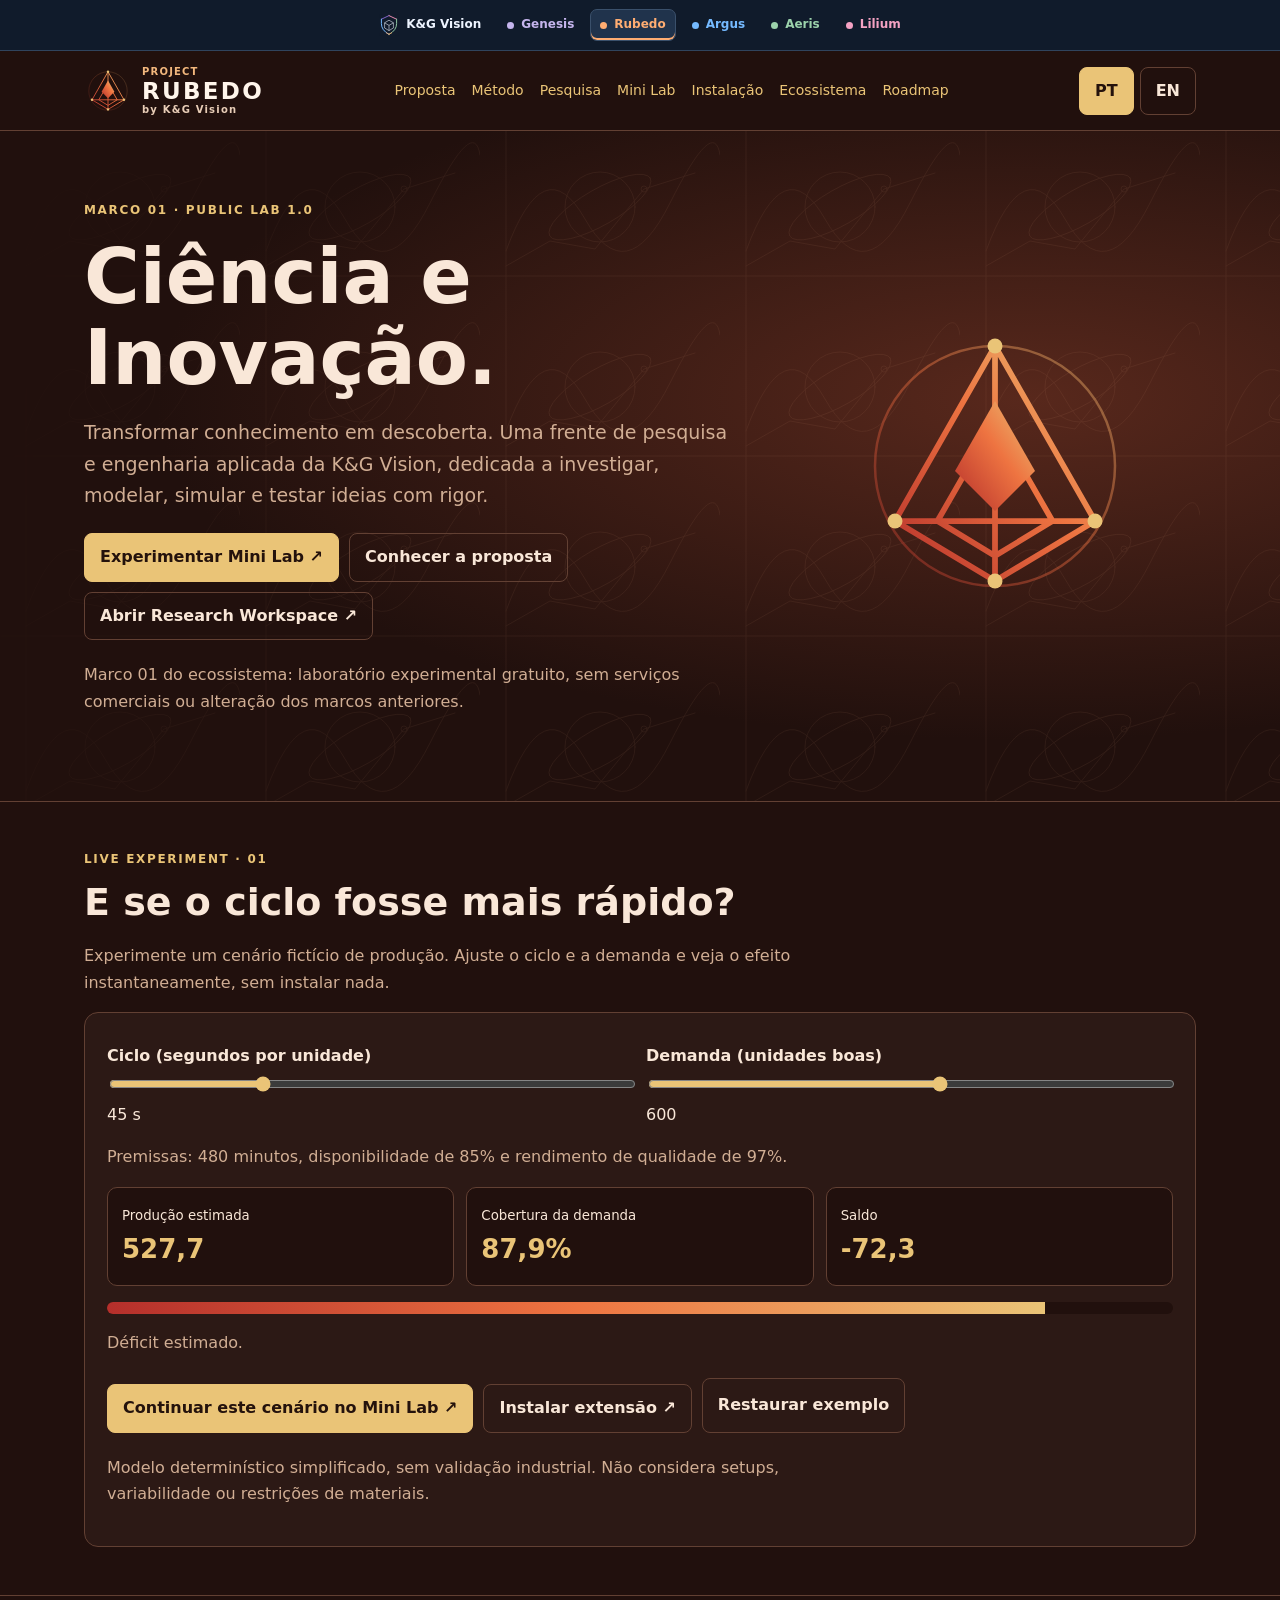
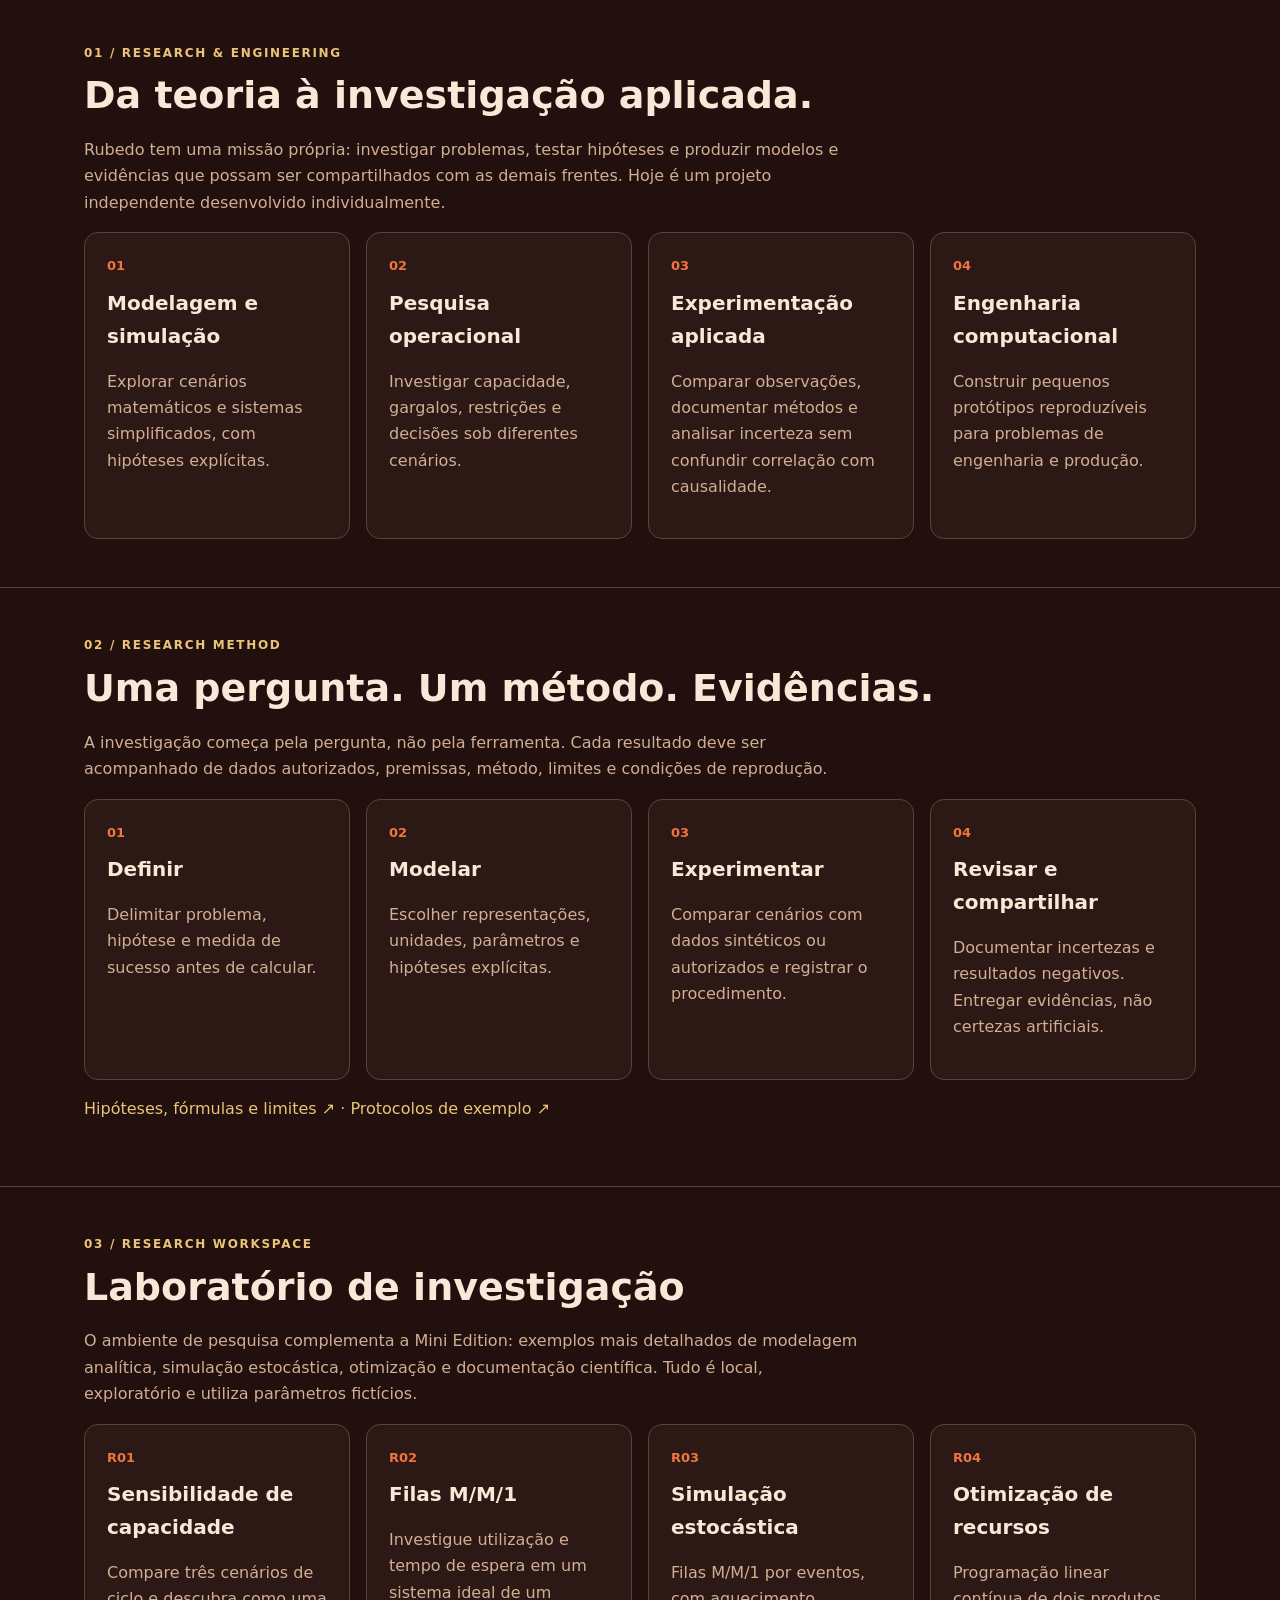
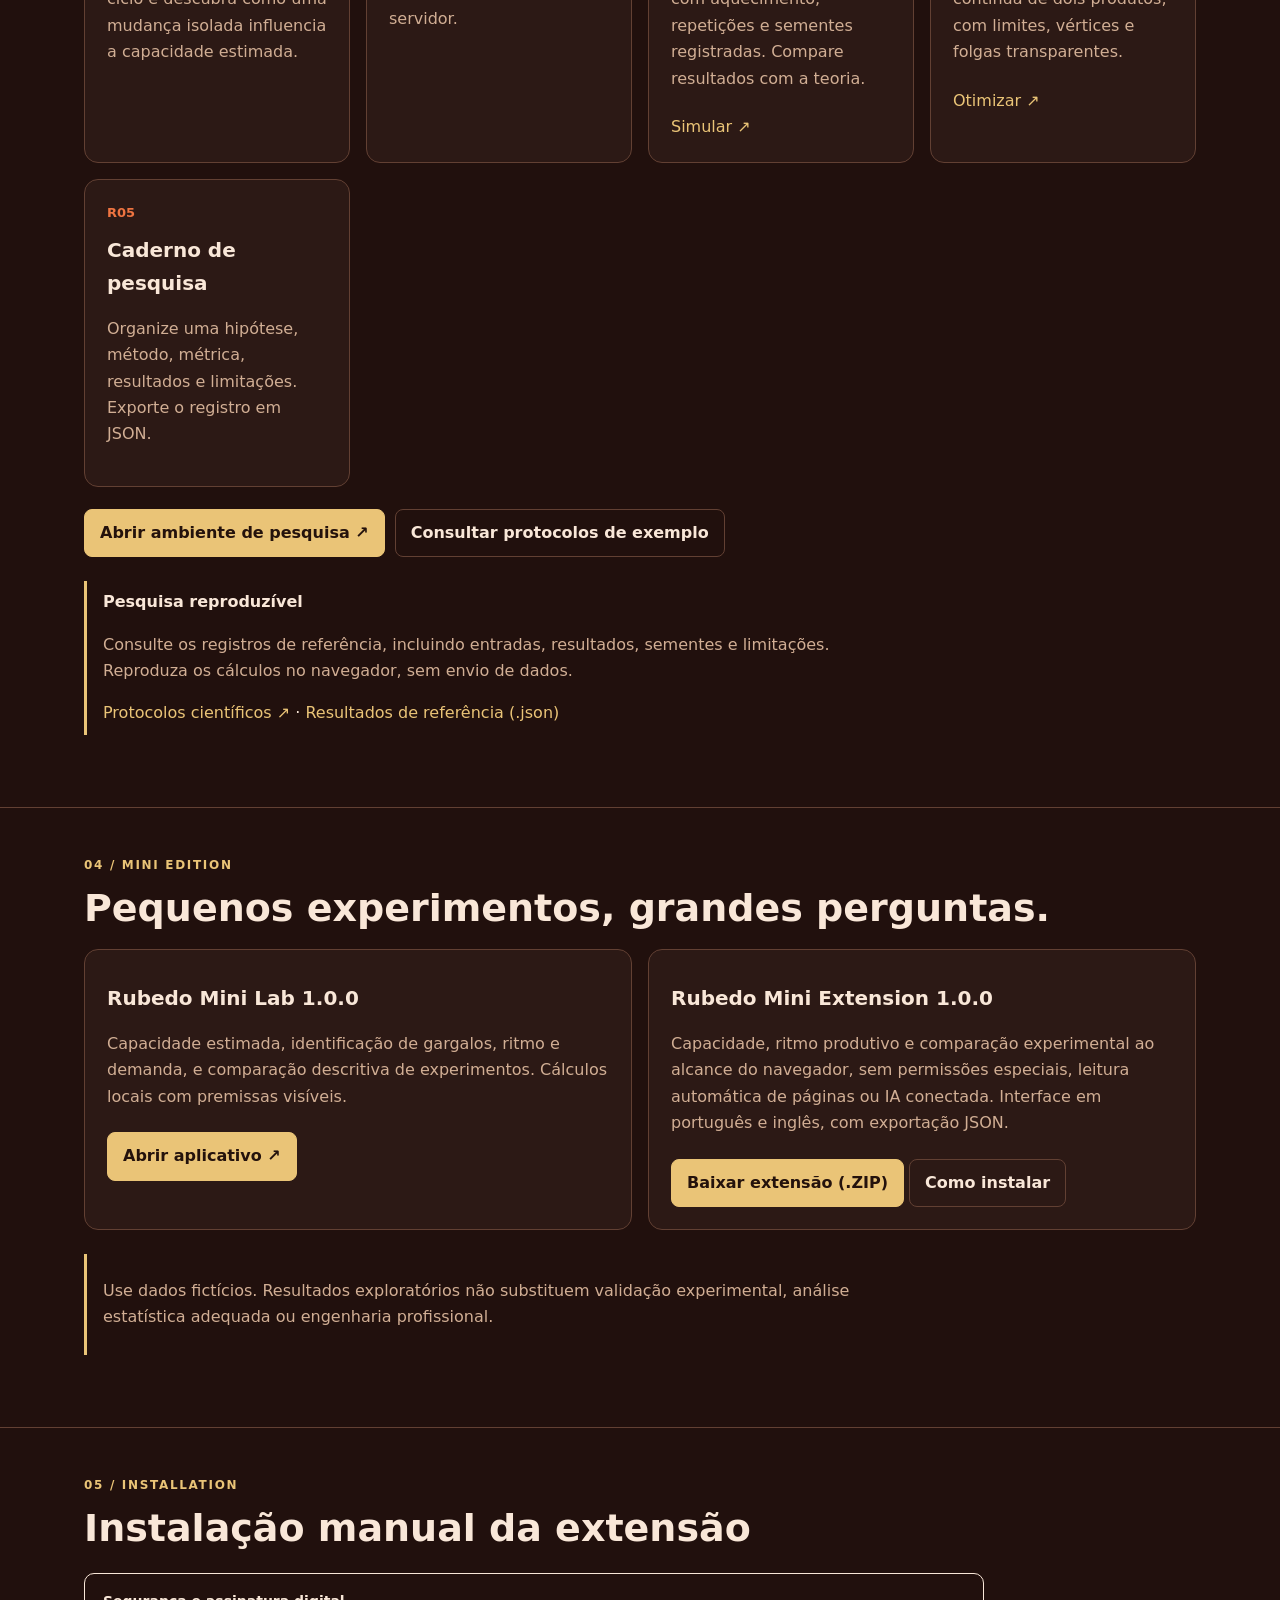
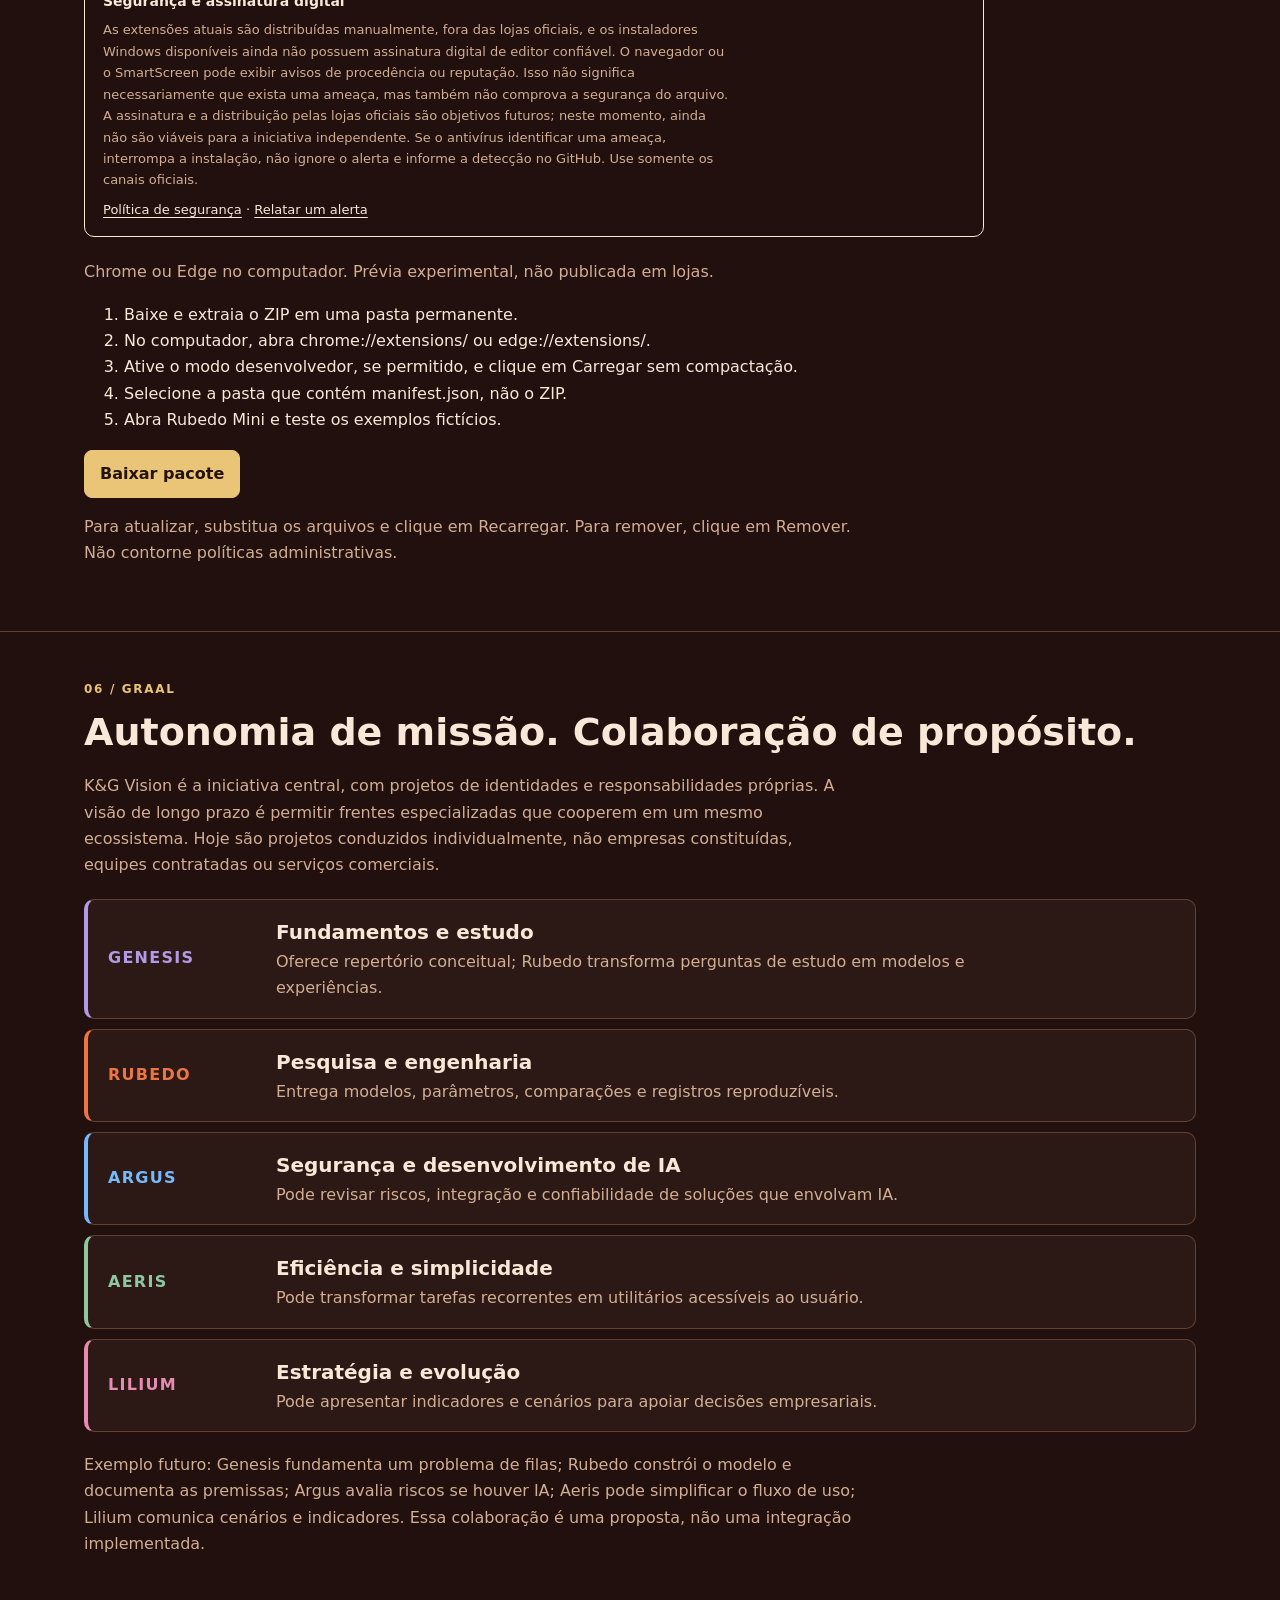
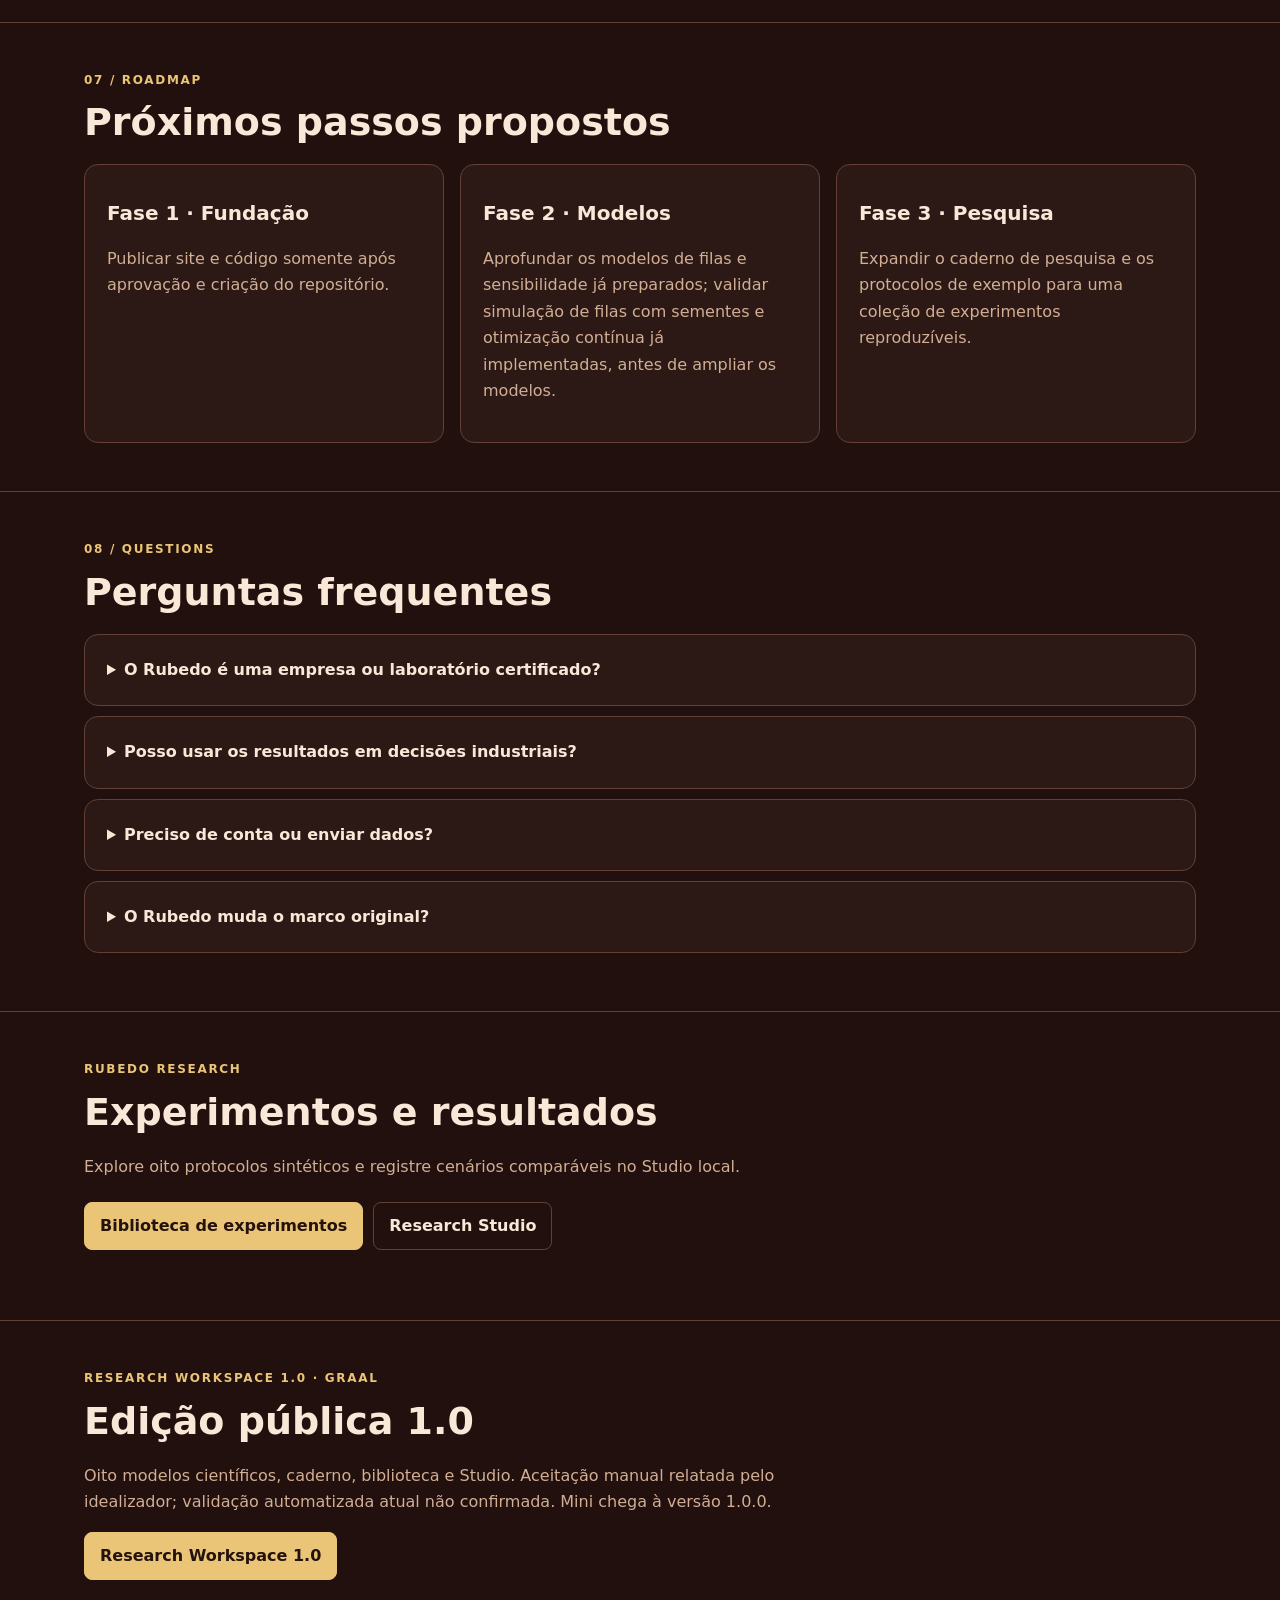
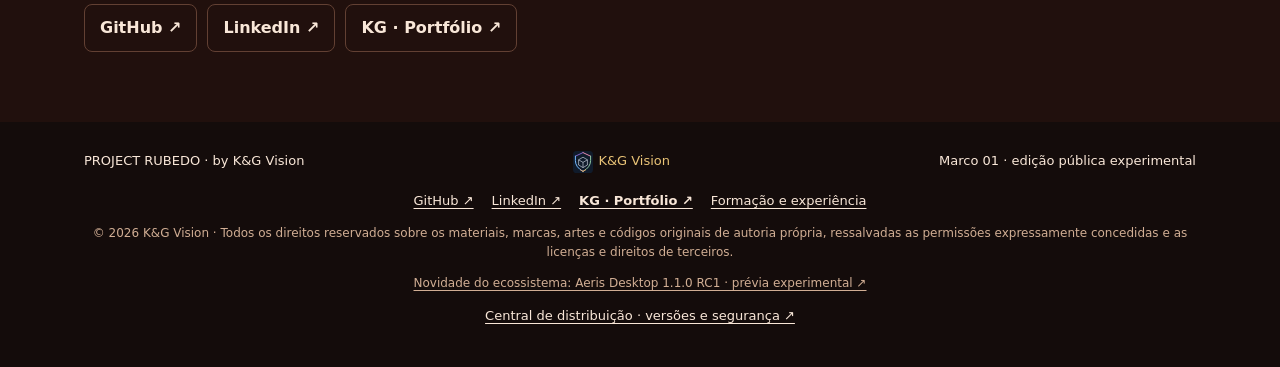
==== commit c651be23: "brand: evolve Lilium identity and bilingual site copy" ====
--- a/index.html
+++ b/index.html
@@ -22,4 +22,4 @@
 }
 </style>
 <!-- kg-distribution-notice-v1 -->
-</head><body><a class="skip" href="#main">Ir para conteúdo</a><nav class="kg-graal-bar" aria-label="K&amp;G Vision ecosystem"><div class="kg-graal-inner"><a href="https://kgasil.github.io/" style="--graal-accent:#EDF4FF"><img class="kg-graal-shield" src="https://kgasil.github.io/assets/kg-symbol.svg" width="20" height="22" alt="">K&amp;G Vision</a><a href="https://kgasil.github.io/genesis/" style="--graal-accent:#C5B5ED"><i class="kg-graal-dot" aria-hidden="true"></i>Genesis</a><a href="https://kgasil.github.io/rubedo/" style="--graal-accent:#FFAD72" aria-current="page"><i class="kg-graal-dot" aria-hidden="true"></i>Rubedo</a><a href="https://kgasil.github.io/argus/" style="--graal-accent:#75BAFF"><i class="kg-graal-dot" aria-hidden="true"></i>Argus</a><a href="https://kgasil.github.io/aeris/" style="--graal-accent:#9BD2AB"><i class="kg-graal-dot" aria-hidden="true"></i>Aeris</a><a href="https://kgasil.github.io/lilium/" style="--graal-accent:#F4A2C3"><i class="kg-graal-dot" aria-hidden="true"></i>Lilium</a></div></nav><header class="header"><div class="wrap"><a class="brand" href="index.html"><img alt="" src="assets/rubedo-symbol.svg"/><span><small>PROJECT</small><strong>RUBEDO</strong><small>by K&amp;G Vision</small></span></a><nav class="local"><a data-en="Purpose" data-pt="Proposta" href="#proposta">Proposta</a><a data-en="Method" data-pt="Método" href="#metodo">Método</a><a data-en="Research" data-pt="Pesquisa" href="#pesquisa">Pesquisa</a><a data-en="Mini Lab" data-pt="Mini Lab" href="#lab">Mini Lab</a><a data-en="Install" data-pt="Instalação" href="#instalar">Instalação</a><a data-en="Ecosystem" data-pt="Ecossistema" href="#ecossistema">Ecossistema</a><a data-en="Roadmap" data-pt="Roadmap" href="#roadmap">Roadmap</a></nav><div class="language"><button aria-pressed="true" id="pt">PT</button><button aria-pressed="false" id="en">EN</button></div></div></header><main id="main"><section class="hero"><div class="wrap"><div><div class="eyebrow" data-en="MILESTONE 01 · PUBLIC LAB 1.0" data-pt="MARCO 01 · PUBLIC LAB 1.0">MARCO 01 · PUBLIC LAB 1.0</div><h1 data-en="Science &amp; Innovation." data-pt="Ciência e Inovação.">Ciência e Inovação.</h1><p class="lead" data-en="Turning knowledge into discovery. An applied research and engineering initiative within K&amp;G Vision, dedicated to investigating, modeling, simulating and testing ideas rigorously." data-pt="Transformar conhecimento em descoberta. Uma frente de pesquisa e engenharia aplicada da K&amp;G Vision, dedicada a investigar, modelar, simular e testar ideias com rigor.">Transformar conhecimento em descoberta. Uma frente de pesquisa e engenharia aplicada da K&amp;G Vision, dedicada a investigar, modelar, simular e testar ideias com rigor.</p><div class="actions"><a class="btn primary" data-en="Try Mini Lab ↗" data-pt="Experimentar Mini Lab ↗" href="mini/index.html">Experimentar Mini Lab ↗</a><a class="btn" data-en="Explore the proposal" data-pt="Conhecer a proposta" href="#proposta">Conhecer a proposta</a><a class="btn" data-en="Open Research Workspace ↗" data-pt="Abrir Research Workspace ↗" href="research/index.html">Abrir Research Workspace ↗</a></div><p data-en="Ecosystem milestone 01: free experimental laboratory, no commercial services or change to earlier milestones." data-pt="Marco 01 do ecossistema: laboratório experimental gratuito, sem serviços comerciais ou alteração dos marcos anteriores.">Marco 01 do ecossistema: laboratório experimental gratuito, sem serviços comerciais ou alteração dos marcos anteriores.</p></div><img alt="Símbolo geométrico Rubedo" src="assets/rubedo-symbol.svg"/></div></section><section class="section" id="experimente"><div class="wrap"><div class="eyebrow">LIVE EXPERIMENT · 01</div><h2 data-pt="E se o ciclo fosse mais rápido?" data-en="What if the cycle were faster?">E se o ciclo fosse mais rápido?</h2><p data-pt="Experimente um cenário fictício de produção. Ajuste o ciclo e a demanda e veja o efeito instantaneamente, sem instalar nada." data-en="Try a synthetic production scenario. Adjust cycle time and demand to see the effect instantly, without installing anything.">Experimente um cenário fictício de produção. Ajuste o ciclo e a demanda e veja o efeito instantaneamente, sem instalar nada.</p><div class="card"><div class="fields"><div><label for="demo-cycle" data-pt="Ciclo (segundos por unidade)" data-en="Cycle (seconds per unit)">Ciclo (segundos por unidade)</label><input id="demo-cycle" type="range" min="15" max="120" step="5" value="45"><output id="demo-cycle-value">45 s</output></div><div><label for="demo-demand" data-pt="Demanda (unidades boas)" data-en="Demand (good units)">Demanda (unidades boas)</label><input id="demo-demand" type="range" min="100" max="1000" step="25" value="600"><output id="demo-demand-value">600</output></div></div><p data-pt="Premissas: 480 minutos, disponibilidade de 85% e rendimento de qualidade de 97%." data-en="Assumptions: 480 minutes, 85% availability and 97% good yield.">Premissas: 480 minutos, disponibilidade de 85% e rendimento de qualidade de 97%.</p><div class="demo-results" aria-live="polite"><div><small data-pt="Produção estimada" data-en="Estimated output">Produção estimada</small><strong id="demo-good">—</strong></div><div><small data-pt="Cobertura da demanda" data-en="Demand coverage">Cobertura da demanda</small><strong id="demo-coverage">—</strong></div><div><small data-pt="Saldo" data-en="Gap">Saldo</small><strong id="demo-gap">—</strong></div></div><div class="demo-track" role="progressbar" aria-label="Demand coverage" aria-valuemin="0" aria-valuemax="100" id="demo-track"><div id="demo-fill"></div></div><p id="demo-status" role="status"></p><div class="actions"><a class="btn primary" id="demo-open" href="mini/index.html#mode=takt&amp;cycle=45&amp;demand=600&amp;lang=pt" data-pt="Continuar este cenário no Mini Lab ↗" data-en="Continue this scenario in Mini Lab ↗">Continuar este cenário no Mini Lab ↗</a><a class="btn" href="#instalar" data-pt="Instalar extensão ↗" data-en="Install extension ↗">Instalar extensão ↗</a><button id="demo-reset" data-pt="Restaurar exemplo" data-en="Reset example">Restaurar exemplo</button></div><p data-pt="Modelo determinístico simplificado, sem validação industrial. Não considera setups, variabilidade ou restrições de materiais." data-en="Simplified deterministic model without industrial validation. Excludes setups, variability and material constraints.">Modelo determinístico simplificado, sem validação industrial. Não considera setups, variabilidade ou restrições de materiais.</p></div></div></section><section class="section" id="proposta"><div class="wrap"><div class="eyebrow">01 / RESEARCH &amp; ENGINEERING</div><h2 data-en="From theory to applied investigation." data-pt="Da teoria à investigação aplicada.">Da teoria à investigação aplicada.</h2><p data-en="Rubedo has its own mission: investigate problems, test hypotheses and produce models and evidence to share with other initiatives. Today it is an independently developed individual project." data-pt="Rubedo tem uma missão própria: investigar problemas, testar hipóteses e produzir modelos e evidências que possam ser compartilhados com as demais frentes. Hoje é um projeto independente desenvolvido individualmente.">Rubedo tem uma missão própria: investigar problemas, testar hipóteses e produzir modelos e evidências que possam ser compartilhados com as demais frentes. Hoje é um projeto independente desenvolvido individualmente.</p><div class="cards"><article class="card"><div class="num">01</div><h3 data-en="Modeling and simulation" data-pt="Modelagem e simulação">Modelagem e simulação</h3><p data-en="Explore mathematical scenarios and simplified systems with explicit assumptions." data-pt="Explorar cenários matemáticos e sistemas simplificados, com hipóteses explícitas.">Explorar cenários matemáticos e sistemas simplificados, com hipóteses explícitas.</p></article><article class="card"><div class="num">02</div><h3 data-en="Operations research" data-pt="Pesquisa operacional">Pesquisa operacional</h3><p data-en="Explore capacity, bottlenecks, constraints and decisions across scenarios." data-pt="Investigar capacidade, gargalos, restrições e decisões sob diferentes cenários.">Investigar capacidade, gargalos, restrições e decisões sob diferentes cenários.</p></article><article class="card"><div class="num">03</div><h3 data-en="Applied experimentation" data-pt="Experimentação aplicada">Experimentação aplicada</h3><p data-en="Compare observations, document methods and analyze uncertainty without confusing correlation with causation." data-pt="Comparar observações, documentar métodos e analisar incerteza sem confundir correlação com causalidade.">Comparar observações, documentar métodos e analisar incerteza sem confundir correlação com causalidade.</p></article><article class="card"><div class="num">04</div><h3 data-en="Computational engineering" data-pt="Engenharia computacional">Engenharia computacional</h3><p data-en="Build small reproducible prototypes for engineering and production problems." data-pt="Construir pequenos protótipos reproduzíveis para problemas de engenharia e produção.">Construir pequenos protótipos reproduzíveis para problemas de engenharia e produção.</p></article></div></div></section><section class="section" id="metodo"><div class="wrap"><div class="eyebrow">02 / RESEARCH METHOD</div><h2 data-en="One question. One method. Evidence." data-pt="Uma pergunta. Um método. Evidências.">Uma pergunta. Um método. Evidências.</h2><p data-en="Investigation begins with the question, not the tool. Every result should include authorized data, assumptions, method, limitations and reproduction conditions." data-pt="A investigação começa pela pergunta, não pela ferramenta. Cada resultado deve ser acompanhado de dados autorizados, premissas, método, limites e condições de reprodução.">A investigação começa pela pergunta, não pela ferramenta. Cada resultado deve ser acompanhado de dados autorizados, premissas, método, limites e condições de reprodução.</p><div class="cards"><article class="card"><div class="num">01</div><h3 data-en="Define" data-pt="Definir">Definir</h3><p data-en="Define the problem, hypothesis and success measure before calculation." data-pt="Delimitar problema, hipótese e medida de sucesso antes de calcular.">Delimitar problema, hipótese e medida de sucesso antes de calcular.</p></article><article class="card"><div class="num">02</div><h3 data-en="Model" data-pt="Modelar">Modelar</h3><p data-en="Choose representations, units, parameters and explicit assumptions." data-pt="Escolher representações, unidades, parâmetros e hipóteses explícitas.">Escolher representações, unidades, parâmetros e hipóteses explícitas.</p></article><article class="card"><div class="num">03</div><h3 data-en="Experiment" data-pt="Experimentar">Experimentar</h3><p data-en="Compare scenarios using synthetic or authorized data and record the procedure." data-pt="Comparar cenários com dados sintéticos ou autorizados e registrar o procedimento.">Comparar cenários com dados sintéticos ou autorizados e registrar o procedimento.</p></article><article class="card"><div class="num">04</div><h3 data-en="Review and share" data-pt="Revisar e compartilhar">Revisar e compartilhar</h3><p data-en="Document uncertainty and negative results. Deliver evidence, not artificial certainty." data-pt="Documentar incertezas e resultados negativos. Entregar evidências, não certezas artificiais.">Documentar incertezas e resultados negativos. Entregar evidências, não certezas artificiais.</p></article></div><p><a data-en="Assumptions, formulas and limitations ↗" data-pt="Hipóteses, fórmulas e limites ↗" href="docs/modelos.md">Hipóteses, fórmulas e limites ↗</a> · <a data-en="Example protocols ↗" data-pt="Protocolos de exemplo ↗" href="docs/experimentos.md">Protocolos de exemplo ↗</a></p></div></section><section class="section" id="pesquisa"><div class="wrap"><div class="eyebrow">03 / RESEARCH WORKSPACE</div><h2 data-en="Research workspace" data-pt="Laboratório de investigação">Laboratório de investigação</h2><p data-en="The research workspace complements the Mini Edition with more detailed analytical models and scientific documentation. Everything runs locally with synthetic parameters." data-pt="O ambiente de pesquisa complementa a Mini Edition: exemplos mais detalhados de modelagem analítica, simulação estocástica, otimização e documentação científica. Tudo é local, exploratório e utiliza parâmetros fictícios.">O ambiente de pesquisa complementa a Mini Edition: exemplos mais detalhados de modelagem analítica, simulação estocástica, otimização e documentação científica. Tudo é local, exploratório e utiliza parâmetros fictícios.</p><div class="cards"><article class="card"><div class="num">R01</div><h3 data-en="Capacity sensitivity" data-pt="Sensibilidade de capacidade">Sensibilidade de capacidade</h3><p data-en="Compare three cycle-time scenarios and explore the effect of one isolated change on estimated capacity." data-pt="Compare três cenários de ciclo e descubra como uma mudança isolada influencia a capacidade estimada.">Compare três cenários de ciclo e descubra como uma mudança isolada influencia a capacidade estimada.</p></article><article class="card"><div class="num">R02</div><h3 data-en="M/M/1 queues" data-pt="Filas M/M/1">Filas M/M/1</h3><p data-en="Explore utilization and waiting times in an ideal one-server system." data-pt="Investigue utilização e tempo de espera em um sistema ideal de um servidor.">Investigue utilização e tempo de espera em um sistema ideal de um servidor.</p></article><article class="card"><div class="num">R03</div><h3 data-en="Stochastic simulation" data-pt="Simulação estocástica">Simulação estocástica</h3><p data-en="Event-based M/M/1 queues with warmup, replications and recorded seeds. Compare results to theory." data-pt="Filas M/M/1 por eventos, com aquecimento, repetições e sementes registradas. Compare resultados com a teoria.">Filas M/M/1 por eventos, com aquecimento, repetições e sementes registradas. Compare resultados com a teoria.</p><a data-en="Simulate ↗" data-pt="Simular ↗" href="research/index.html#simulacao">Simular ↗</a></article><article class="card"><div class="num">R04</div><h3 data-en="Resource optimization" data-pt="Otimização de recursos">Otimização de recursos</h3><p data-en="Continuous two-product linear programming with transparent limits, vertices and slack." data-pt="Programação linear contínua de dois produtos, com limites, vértices e folgas transparentes.">Programação linear contínua de dois produtos, com limites, vértices e folgas transparentes.</p><a data-en="Optimize ↗" data-pt="Otimizar ↗" href="research/index.html#otimizacao">Otimizar ↗</a></article><article class="card"><div class="num">R05</div><h3 data-en="Research notebook" data-pt="Caderno de pesquisa">Caderno de pesquisa</h3><p data-en="Record a hypothesis, method, metric, results and limitations. Export a JSON record." data-pt="Organize uma hipótese, método, métrica, resultados e limitações. Exporte o registro em JSON.">Organize uma hipótese, método, métrica, resultados e limitações. Exporte o registro em JSON.</p></article></div><div class="actions"><a class="btn primary" data-en="Open research workspace ↗" data-pt="Abrir ambiente de pesquisa ↗" href="research/index.html">Abrir ambiente de pesquisa ↗</a><a class="btn" data-en="View example protocols" data-pt="Consultar protocolos de exemplo" href="docs/experimentos.md">Consultar protocolos de exemplo</a></div><div class="notice"><strong data-en="Reproducible research" data-pt="Pesquisa reproduzível">Pesquisa reproduzível</strong><p data-en="Explore reference records including inputs, results, seeds and limitations. Reproduce calculations in the browser without transmitting data." data-pt="Consulte os registros de referência, incluindo entradas, resultados, sementes e limitações. Reproduza os cálculos no navegador, sem envio de dados.">Consulte os registros de referência, incluindo entradas, resultados, sementes e limitações. Reproduza os cálculos no navegador, sem envio de dados.</p><a data-en="Research protocols ↗" data-pt="Protocolos científicos ↗" href="docs/experimentos.md">Protocolos científicos ↗</a> · <a data-en="Reference results (.json)" data-pt="Resultados de referência (.json)" href="examples/reference-results.json">Resultados de referência (.json)</a></div></div></section><section class="section" id="lab"><div class="wrap"><div class="eyebrow">04 / MINI EDITION</div><h2 data-en="Small experiments, big questions." data-pt="Pequenos experimentos, grandes perguntas.">Pequenos experimentos, grandes perguntas.</h2><div class="cards"><article class="card"><h3>Rubedo Mini Lab 1.0.0</h3><p data-en="Estimated capacity, bottleneck identification and descriptive experiment comparisons. Local calculations with explicit assumptions." data-pt="Capacidade estimada, identificação de gargalos, ritmo e demanda, e comparação descritiva de experimentos. Cálculos locais com premissas visíveis.">Capacidade estimada, identificação de gargalos, ritmo e demanda, e comparação descritiva de experimentos. Cálculos locais com premissas visíveis.</p><a class="btn primary" data-en="Open application ↗" data-pt="Abrir aplicativo ↗" href="mini/index.html">Abrir aplicativo ↗</a></article><article class="card"><h3>Rubedo Mini Extension 1.0.0</h3><p data-en="Capacity and experiment comparison in your browser, without special permissions, automatic page access or connected AI. Portuguese and English interface, with JSON export." data-pt="Capacidade, ritmo produtivo e comparação experimental ao alcance do navegador, sem permissões especiais, leitura automática de páginas ou IA conectada. Interface em português e inglês, com exportação JSON.">Capacidade, ritmo produtivo e comparação experimental ao alcance do navegador, sem permissões especiais, leitura automática de páginas ou IA conectada. Interface em português e inglês, com exportação JSON.</p><a class="btn primary" data-en="Download extension (.ZIP)" data-pt="Baixar extensão (.ZIP)" href="downloads/Rubedo-Mini-v1.0.0-install.zip">Baixar extensão (.ZIP)</a> <a class="btn" data-en="How to install" data-pt="Como instalar" href="#instalar">Como instalar</a></article></div><div class="notice"><p data-en="Use synthetic data. Exploratory results do not replace experimental validation, appropriate statistical analysis or professional engineering." data-pt="Use dados fictícios. Resultados exploratórios não substituem validação experimental, análise estatística adequada ou engenharia profissional.">Use dados fictícios. Resultados exploratórios não substituem validação experimental, análise estatística adequada ou engenharia profissional.</p></div></div></section><section class="section" id="instalar"><div class="wrap"><div class="eyebrow">05 / INSTALLATION</div><h2 data-en="Manual extension installation" data-pt="Instalação manual da extensão">Instalação manual da extensão</h2><aside class="kg-distribution-notice" role="note" style="margin:22px 0;padding:16px 18px;border:1px solid currentColor;border-radius:10px;font-size:13px;line-height:1.65;max-width:900px;overflow-wrap:anywhere"><strong style="display:block;margin-bottom:6px;font-size:14px" data-pt="Segurança e assinatura digital" data-en="Security and digital signing">Segurança e assinatura digital</strong><p style="margin:0 0 8px" data-pt="As extensões atuais são distribuídas manualmente, fora das lojas oficiais, e os instaladores Windows disponíveis ainda não possuem assinatura digital de editor confiável. O navegador ou o SmartScreen pode exibir avisos de procedência ou reputação. Isso não significa necessariamente que exista uma ameaça, mas também não comprova a segurança do arquivo. A assinatura e a distribuição pelas lojas oficiais são objetivos futuros; neste momento, ainda não são viáveis para a iniciativa independente. Se o antivírus identificar uma ameaça, interrompa a instalação, não ignore o alerta e informe a detecção no GitHub. Use somente os canais oficiais." data-en="Current extensions are distributed manually outside official stores, and available Windows installers do not yet have a trusted publisher digital signature. The browser or SmartScreen may show origin or reputation warnings. This does not necessarily indicate a threat, but it does not establish file safety either. Signing and official store distribution are future goals and are not currently feasible for this independent initiative. If antivirus software detects a threat, stop installation, do not bypass the warning, and report the detection on GitHub. Use official channels only.">As extensões atuais são distribuídas manualmente, fora das lojas oficiais, e os instaladores Windows disponíveis ainda não possuem assinatura digital de editor confiável. O navegador ou o SmartScreen pode exibir avisos de procedência ou reputação. Isso não significa necessariamente que exista uma ameaça, mas também não comprova a segurança do arquivo. A assinatura e a distribuição pelas lojas oficiais são objetivos futuros; neste momento, ainda não são viáveis para a iniciativa independente. Se o antivírus identificar uma ameaça, interrompa a instalação, não ignore o alerta e informe a detecção no GitHub. Use somente os canais oficiais.</p><a href="https://github.com/Kgasil/rubedo/blob/main/SECURITY.md" style="color:inherit;text-decoration:underline;text-underline-offset:3px" data-pt="Política de segurança" data-en="Security policy">Política de segurança</a> · <a href="https://github.com/Kgasil/rubedo/issues" style="color:inherit;text-decoration:underline;text-underline-offset:3px" data-pt="Relatar um alerta" data-en="Report a warning">Relatar um alerta</a></aside><p data-en="Desktop Chrome or Edge. Experimental preview, not published in stores." data-pt="Chrome ou Edge no computador. Prévia experimental, não publicada em lojas.">Chrome ou Edge no computador. Prévia experimental, não publicada em lojas.</p><ol><li data-en="Download and extract the ZIP into a permanent folder." data-pt="Baixe e extraia o ZIP em uma pasta permanente.">Baixe e extraia o ZIP em uma pasta permanente.</li><li data-en="On a desktop, open chrome://extensions/ or edge://extensions/." data-pt="No computador, abra chrome://extensions/ ou edge://extensions/.">No computador, abra chrome://extensions/ ou edge://extensions/.</li><li data-en="Enable Developer mode if permitted and choose Load unpacked." data-pt="Ative o modo desenvolvedor, se permitido, e clique em Carregar sem compactação.">Ative o modo desenvolvedor, se permitido, e clique em Carregar sem compactação.</li><li data-en="Select the folder containing manifest.json, not the ZIP." data-pt="Selecione a pasta que contém manifest.json, não o ZIP.">Selecione a pasta que contém manifest.json, não o ZIP.</li><li data-en="Open Rubedo Mini and test the synthetic examples." data-pt="Abra Rubedo Mini e teste os exemplos fictícios.">Abra Rubedo Mini e teste os exemplos fictícios.</li></ol><a class="btn primary" data-en="Download package" data-pt="Baixar pacote" href="downloads/Rubedo-Mini-v1.0.0-install.zip">Baixar pacote</a><p data-en="To update, replace files and click Reload. To uninstall, click Remove. Do not bypass administrative policies." data-pt="Para atualizar, substitua os arquivos e clique em Recarregar. Para remover, clique em Remover. Não contorne políticas administrativas.">Para atualizar, substitua os arquivos e clique em Recarregar. Para remover, clique em Remover. Não contorne políticas administrativas.</p></div></section><section class="section" id="ecossistema"><div class="wrap"><div class="eyebrow">06 / GRAAL</div><h2 data-en="Independent missions. Shared purpose." data-pt="Autonomia de missão. Colaboração de propósito.">Autonomia de missão. Colaboração de propósito.</h2><p data-en="K&amp;G Vision is the central initiative, with projects that have distinct identities and responsibilities. The long-term vision is to enable specialized initiatives to cooperate within one ecosystem. Today these are individually developed projects, not incorporated companies, hired teams or commercial services." data-pt="K&amp;G Vision é a iniciativa central, com projetos de identidades e responsabilidades próprias. A visão de longo prazo é permitir frentes especializadas que cooperem em um mesmo ecossistema. Hoje são projetos conduzidos individualmente, não empresas constituídas, equipes contratadas ou serviços comerciais.">K&amp;G Vision é a iniciativa central, com projetos de identidades e responsabilidades próprias. A visão de longo prazo é permitir frentes especializadas que cooperem em um mesmo ecossistema. Hoje são projetos conduzidos individualmente, não empresas constituídas, equipes contratadas ou serviços comerciais.</p><div class="ecosystem-rows"><article class="eco-row" style="--project:#B29BE6"><strong>GENESIS</strong><div><h3 data-en="Foundations and self-study" data-pt="Fundamentos e estudo">Fundamentos e estudo</h3><p data-en="Provides conceptual foundations; Rubedo turns study questions into models and experiments." data-pt="Oferece repertório conceitual; Rubedo transforma perguntas de estudo em modelos e experiências.">Oferece repertório conceitual; Rubedo transforma perguntas de estudo em modelos e experiências.</p></div></article><article class="eco-row" style="--project:#EE7441"><strong>RUBEDO</strong><div><h3 data-en="Research and engineering" data-pt="Pesquisa e engenharia">Pesquisa e engenharia</h3><p data-en="Delivers models, parameters, comparisons and reproducible records." data-pt="Entrega modelos, parâmetros, comparações e registros reproduzíveis.">Entrega modelos, parâmetros, comparações e registros reproduzíveis.</p></div></article><article class="eco-row" style="--project:#75BAFF"><strong>ARGUS</strong><div><h3 data-en="AI security and development" data-pt="Segurança e desenvolvimento de IA">Segurança e desenvolvimento de IA</h3><p data-en="Can review risks, integration and reliability of AI-related solutions." data-pt="Pode revisar riscos, integração e confiabilidade de soluções que envolvam IA.">Pode revisar riscos, integração e confiabilidade de soluções que envolvam IA.</p></div></article><article class="eco-row" style="--project:#8FC7A3"><strong>AERIS</strong><div><h3 data-en="Efficiency and simplicity" data-pt="Eficiência e simplicidade">Eficiência e simplicidade</h3><p data-en="Can turn recurring tasks into accessible utilities." data-pt="Pode transformar tarefas recorrentes em utilitários acessíveis ao usuário.">Pode transformar tarefas recorrentes em utilitários acessíveis ao usuário.</p></div></article><article class="eco-row" style="--project:#E78CB1"><strong>LILIUM</strong><div><h3 data-en="Strategy and growth" data-pt="Estratégia e crescimento">Estratégia e crescimento</h3><p data-en="Can present indicators and scenarios to support business decisions." data-pt="Pode apresentar indicadores e cenários para apoiar decisões empresariais.">Pode apresentar indicadores e cenários para apoiar decisões empresariais.</p></div></article></div><p data-en="Future example: Genesis establishes the foundations of a queue problem; Rubedo builds the model and documents assumptions; Argus reviews risks if AI is involved; Aeris can simplify usage; Lilium communicates scenarios and indicators. This collaboration is a proposal, not an implemented integration." data-pt="Exemplo futuro: Genesis fundamenta um problema de filas; Rubedo constrói o modelo e documenta as premissas; Argus avalia riscos se houver IA; Aeris pode simplificar o fluxo de uso; Lilium comunica cenários e indicadores. Essa colaboração é uma proposta, não uma integração implementada.">Exemplo futuro: Genesis fundamenta um problema de filas; Rubedo constrói o modelo e documenta as premissas; Argus avalia riscos se houver IA; Aeris pode simplificar o fluxo de uso; Lilium comunica cenários e indicadores. Essa colaboração é uma proposta, não uma integração implementada.</p></div></section><section class="section" id="roadmap"><div class="wrap"><div class="eyebrow">07 / ROADMAP</div><h2 data-en="Proposed next steps" data-pt="Próximos passos propostos">Próximos passos propostos</h2><div class="cards"><article class="card"><h3 data-en="Phase 1 · Foundation" data-pt="Fase 1 · Fundação">Fase 1 · Fundação</h3><p data-en="Publish website and source only after approval and repository creation." data-pt="Publicar site e código somente após aprovação e criação do repositório.">Publicar site e código somente após aprovação e criação do repositório.</p></article><article class="card"><h3 data-en="Phase 2 · Models" data-pt="Fase 2 · Modelos">Fase 2 · Modelos</h3><p data-en="Expand the prepared queue and sensitivity models; add discrete-event simulation and optimization after validation." data-pt="Aprofundar os modelos de filas e sensibilidade já preparados; validar simulação de filas com sementes e otimização contínua já implementadas, antes de ampliar os modelos.">Aprofundar os modelos de filas e sensibilidade já preparados; validar simulação de filas com sementes e otimização contínua já implementadas, antes de ampliar os modelos.</p></article><article class="card"><h3 data-en="Phase 3 · Research" data-pt="Fase 3 · Pesquisa">Fase 3 · Pesquisa</h3><p data-en="Expand the research notebook and example protocols into a collection of reproducible experiments." data-pt="Expandir o caderno de pesquisa e os protocolos de exemplo para uma coleção de experimentos reproduzíveis.">Expandir o caderno de pesquisa e os protocolos de exemplo para uma coleção de experimentos reproduzíveis.</p></article></div></div></section><section class="section" id="faq"><div class="wrap"><div class="eyebrow">08 / QUESTIONS</div><h2 data-en="Frequently asked questions" data-pt="Perguntas frequentes">Perguntas frequentes</h2><details class="card faq"><summary data-en="Is Rubedo a company or certified laboratory?" data-pt="O Rubedo é uma empresa ou laboratório certificado?">O Rubedo é uma empresa ou laboratório certificado?</summary><p data-en="No. It is an individually developed independent research and engineering proposal within K&amp;G Vision." data-pt="Não. É uma iniciativa independente de pesquisa e engenharia conduzida individualmente, vinculada à iniciativa K&amp;G Vision.">Não. É uma iniciativa independente de pesquisa e engenharia conduzida individualmente, vinculada à iniciativa K&amp;G Vision.</p></details><details class="card faq"><summary data-en="Can I use the results for industrial decisions?" data-pt="Posso usar os resultados em decisões industriais?">Posso usar os resultados em decisões industriais?</summary><p data-en="Models are exploratory demonstrations with simplified assumptions. Real decisions require appropriate data, validation and professional analysis." data-pt="Os modelos são demonstrações exploratórias com premissas simplificadas. Decisões reais exigem dados, validação e análise profissional adequadas.">Os modelos são demonstrações exploratórias com premissas simplificadas. Decisões reais exigem dados, validação e análise profissional adequadas.</p></details><details class="card faq"><summary data-en="Do I need an account or need to upload data?" data-pt="Preciso de conta ou enviar dados?">Preciso de conta ou enviar dados?</summary><p data-en="No. Calculations and the notebook run locally. Records are exported only by explicit action; use synthetic or authorized data." data-pt="Não. Os cálculos e o caderno rodam localmente. O registro só é exportado por ação explícita; use dados fictícios ou autorizados.">Não. Os cálculos e o caderno rodam localmente. O registro só é exportado por ação explícita; use dados fictícios ou autorizados.</p></details><details class="card faq"><summary data-en="Does Rubedo change the original milestone?" data-pt="O Rubedo muda o marco original?">O Rubedo muda o marco original?</summary><p data-en="No. It is an additional proposal; previous versions and deliverables remain unchanged." data-pt="Não. Integra o marco 01; as versões e entregas anteriores permanecem como estão.">Não. Integra o marco 01; as versões e entregas anteriores permanecem como estão.</p></details></div></section><section class="section" id="research-studio"><div class="wrap"><div class="eyebrow">RUBEDO RESEARCH</div><h2 data-pt="Experimentos e resultados" data-en="Experiments and results">Experimentos e resultados</h2><p data-pt="Explore oito protocolos sintéticos e registre cenários comparáveis no Studio local." data-en="Explore eight synthetic protocols and record comparable scenarios in the local Studio.">Explore oito protocolos sintéticos e registre cenários comparáveis no Studio local.</p><div class="actions"><a class="btn primary" href="research/index.html#biblioteca" data-pt="Biblioteca de experimentos" data-en="Experiment library">Biblioteca de experimentos</a><a class="btn" href="research/index.html#studio">Research Studio</a></div></div></section><section class="section" id="lancamento"><div class="wrap"><div class="eyebrow">RESEARCH WORKSPACE 1.0 · GRAAL</div><h2 data-pt="Edição pública 1.0" data-en="Public edition 1.0">Edição pública 1.0</h2><p data-pt="Oito modelos científicos, caderno, biblioteca e Studio. Aceitação manual relatada pelo idealizador; validação automatizada atual não confirmada. Mini chega à versão 1.0.0." data-en="Eight scientific models, notebook, library and Studio. Maintainer reported manual acceptance; current automated validation unconfirmed. Mini reaches 1.0.0.">Oito modelos científicos, caderno, biblioteca e Studio. Aceitação manual relatada pelo idealizador; validação automatizada atual não confirmada. Mini chega à versão 1.0.0.</p><a class="btn primary" href="research/index.html">Research Workspace 1.0</a><div class="actions kg-final-social" style="display:flex;align-items:center;flex-wrap:wrap;gap:10px;margin-top:24px"><a class="btn" href="https://github.com/Kgasil/rubedo">GitHub ↗</a><a class="btn" href="https://www.linkedin.com/in/kaio-gabriel-da-silva">LinkedIn ↗</a><a class="btn" href="https://kgasil.github.io/portfolio/" data-pt="KG · Portfólio ↗" data-en="KG · Portfolio ↗">KG · Portfólio ↗</a></div></div></section></main><footer class="footer"><div class="wrap"><span>PROJECT RUBEDO · by K&amp;G Vision</span><a href="https://kgasil.github.io/"><img src="assets/kg-symbol.svg" width="20" height="22" alt="" style="vertical-align:middle;margin-right:5px"/>K&amp;G Vision</a><span data-en="Milestone 01 · experimental public edition" data-pt="Marco 01 · edição pública experimental">Marco 01 · edição pública experimental</span></div><!-- kg-personal-portfolio-v1 --><div class="kg-author-links" style="display:flex;justify-content:center;align-items:center;flex-wrap:wrap;gap:8px 18px;margin:18px auto 0;padding:0 16px;font-size:13px;line-height:1.6;text-align:center"><a href="https://github.com/Kgasil/rubedo" style="color:inherit;text-decoration:underline;text-underline-offset:3px">GitHub ↗</a><a href="https://www.linkedin.com/in/kaio-gabriel-da-silva" style="color:inherit;text-decoration:underline;text-underline-offset:3px">LinkedIn ↗</a><a href="https://kgasil.github.io/portfolio/" style="color:inherit;font-weight:700;text-decoration:underline;text-underline-offset:3px" data-pt="KG · Portfólio ↗" data-en="KG · Portfolio ↗">KG · Portfólio ↗</a><!-- kg-current-training --><a href="https://kgasil.github.io/portfolio/resume.html" style="color:inherit;text-decoration:underline;text-underline-offset:3px" data-pt="Formação e experiência" data-en="Education and experience">Formação e experiência</a></div><p class="kg-copyright-notice" style="margin:12px auto 0;padding:0 16px;max-width:1160px;text-align:center;font-size:12px;line-height:1.6" data-pt="© 2026 K&amp;G Vision · Todos os direitos reservados sobre os materiais, marcas, artes e códigos originais de autoria própria, ressalvadas as permissões expressamente concedidas e as licenças e direitos de terceiros." data-en="© 2026 K&amp;G Vision · All rights reserved in original authored materials, brands, artwork and code, subject to expressly granted permissions and third-party rights and licenses.">© 2026 K&amp;G Vision · Todos os direitos reservados sobre os materiais, marcas, artes e códigos originais de autoria própria, ressalvadas as permissões expressamente concedidas e as licenças e direitos de terceiros.</p><p id="kg-aeris-preview-news" style="margin:12px auto 0;padding:0 16px;max-width:1160px;text-align:center;font-size:12px;line-height:1.6"><a href="https://kgasil.github.io/aeris/#instalacao" style="color:inherit;text-decoration:underline;text-underline-offset:3px" data-pt="Novidade do ecossistema: Aeris Desktop 1.1.0 RC1 · prévia experimental ↗" data-en="Ecosystem news: Aeris Desktop 1.1.0 RC1 · experimental preview ↗">Novidade do ecossistema: Aeris Desktop 1.1.0 RC1 · prévia experimental ↗</a></p><div style="padding:12px 16px;text-align:center;font-size:13px"><a href="https://kgasil.github.io/distribuicao.html" style="color:inherit;text-decoration:underline;text-underline-offset:3px" data-pt="Central de distribuição · versões e segurança ↗" data-en="Distribution center · versions and security ↗">Central de distribuição · versões e segurança ↗</a></div></footer><script src="extension/core.js"></script><script src="assets/site.js"></script><script src="assets/demo.js"></script></body></html>+</head><body><a class="skip" href="#main">Ir para conteúdo</a><nav class="kg-graal-bar" aria-label="K&amp;G Vision ecosystem"><div class="kg-graal-inner"><a href="https://kgasil.github.io/" style="--graal-accent:#EDF4FF"><img class="kg-graal-shield" src="https://kgasil.github.io/assets/kg-symbol.svg" width="20" height="22" alt="">K&amp;G Vision</a><a href="https://kgasil.github.io/genesis/" style="--graal-accent:#C5B5ED"><i class="kg-graal-dot" aria-hidden="true"></i>Genesis</a><a href="https://kgasil.github.io/rubedo/" style="--graal-accent:#FFAD72" aria-current="page"><i class="kg-graal-dot" aria-hidden="true"></i>Rubedo</a><a href="https://kgasil.github.io/argus/" style="--graal-accent:#75BAFF"><i class="kg-graal-dot" aria-hidden="true"></i>Argus</a><a href="https://kgasil.github.io/aeris/" style="--graal-accent:#9BD2AB"><i class="kg-graal-dot" aria-hidden="true"></i>Aeris</a><a href="https://kgasil.github.io/lilium/" style="--graal-accent:#F4A2C3"><i class="kg-graal-dot" aria-hidden="true"></i>Lilium</a></div></nav><header class="header"><div class="wrap"><a class="brand" href="index.html"><img alt="" src="assets/rubedo-symbol.svg"/><span><small>PROJECT</small><strong>RUBEDO</strong><small>by K&amp;G Vision</small></span></a><nav class="local"><a data-en="Purpose" data-pt="Proposta" href="#proposta">Proposta</a><a data-en="Method" data-pt="Método" href="#metodo">Método</a><a data-en="Research" data-pt="Pesquisa" href="#pesquisa">Pesquisa</a><a data-en="Mini Lab" data-pt="Mini Lab" href="#lab">Mini Lab</a><a data-en="Install" data-pt="Instalação" href="#instalar">Instalação</a><a data-en="Ecosystem" data-pt="Ecossistema" href="#ecossistema">Ecossistema</a><a data-en="Roadmap" data-pt="Roadmap" href="#roadmap">Roadmap</a></nav><div class="language"><button aria-pressed="true" id="pt">PT</button><button aria-pressed="false" id="en">EN</button></div></div></header><main id="main"><section class="hero"><div class="wrap"><div><div class="eyebrow" data-en="MILESTONE 01 · PUBLIC LAB 1.0" data-pt="MARCO 01 · PUBLIC LAB 1.0">MARCO 01 · PUBLIC LAB 1.0</div><h1 data-en="Science &amp; Innovation." data-pt="Ciência e Inovação.">Ciência e Inovação.</h1><p class="lead" data-en="Turning knowledge into discovery. An applied research and engineering initiative within K&amp;G Vision, dedicated to investigating, modeling, simulating and testing ideas rigorously." data-pt="Transformar conhecimento em descoberta. Uma frente de pesquisa e engenharia aplicada da K&amp;G Vision, dedicada a investigar, modelar, simular e testar ideias com rigor.">Transformar conhecimento em descoberta. Uma frente de pesquisa e engenharia aplicada da K&amp;G Vision, dedicada a investigar, modelar, simular e testar ideias com rigor.</p><div class="actions"><a class="btn primary" data-en="Try Mini Lab ↗" data-pt="Experimentar Mini Lab ↗" href="mini/index.html">Experimentar Mini Lab ↗</a><a class="btn" data-en="Explore the proposal" data-pt="Conhecer a proposta" href="#proposta">Conhecer a proposta</a><a class="btn" data-en="Open Research Workspace ↗" data-pt="Abrir Research Workspace ↗" href="research/index.html">Abrir Research Workspace ↗</a></div><p data-en="Ecosystem milestone 01: free experimental laboratory, no commercial services or change to earlier milestones." data-pt="Marco 01 do ecossistema: laboratório experimental gratuito, sem serviços comerciais ou alteração dos marcos anteriores.">Marco 01 do ecossistema: laboratório experimental gratuito, sem serviços comerciais ou alteração dos marcos anteriores.</p></div><img alt="Símbolo geométrico Rubedo" src="assets/rubedo-symbol.svg"/></div></section><section class="section" id="experimente"><div class="wrap"><div class="eyebrow">LIVE EXPERIMENT · 01</div><h2 data-pt="E se o ciclo fosse mais rápido?" data-en="What if the cycle were faster?">E se o ciclo fosse mais rápido?</h2><p data-pt="Experimente um cenário fictício de produção. Ajuste o ciclo e a demanda e veja o efeito instantaneamente, sem instalar nada." data-en="Try a synthetic production scenario. Adjust cycle time and demand to see the effect instantly, without installing anything.">Experimente um cenário fictício de produção. Ajuste o ciclo e a demanda e veja o efeito instantaneamente, sem instalar nada.</p><div class="card"><div class="fields"><div><label for="demo-cycle" data-pt="Ciclo (segundos por unidade)" data-en="Cycle (seconds per unit)">Ciclo (segundos por unidade)</label><input id="demo-cycle" type="range" min="15" max="120" step="5" value="45"><output id="demo-cycle-value">45 s</output></div><div><label for="demo-demand" data-pt="Demanda (unidades boas)" data-en="Demand (good units)">Demanda (unidades boas)</label><input id="demo-demand" type="range" min="100" max="1000" step="25" value="600"><output id="demo-demand-value">600</output></div></div><p data-pt="Premissas: 480 minutos, disponibilidade de 85% e rendimento de qualidade de 97%." data-en="Assumptions: 480 minutes, 85% availability and 97% good yield.">Premissas: 480 minutos, disponibilidade de 85% e rendimento de qualidade de 97%.</p><div class="demo-results" aria-live="polite"><div><small data-pt="Produção estimada" data-en="Estimated output">Produção estimada</small><strong id="demo-good">—</strong></div><div><small data-pt="Cobertura da demanda" data-en="Demand coverage">Cobertura da demanda</small><strong id="demo-coverage">—</strong></div><div><small data-pt="Saldo" data-en="Gap">Saldo</small><strong id="demo-gap">—</strong></div></div><div class="demo-track" role="progressbar" aria-label="Demand coverage" aria-valuemin="0" aria-valuemax="100" id="demo-track"><div id="demo-fill"></div></div><p id="demo-status" role="status"></p><div class="actions"><a class="btn primary" id="demo-open" href="mini/index.html#mode=takt&amp;cycle=45&amp;demand=600&amp;lang=pt" data-pt="Continuar este cenário no Mini Lab ↗" data-en="Continue this scenario in Mini Lab ↗">Continuar este cenário no Mini Lab ↗</a><a class="btn" href="#instalar" data-pt="Instalar extensão ↗" data-en="Install extension ↗">Instalar extensão ↗</a><button id="demo-reset" data-pt="Restaurar exemplo" data-en="Reset example">Restaurar exemplo</button></div><p data-pt="Modelo determinístico simplificado, sem validação industrial. Não considera setups, variabilidade ou restrições de materiais." data-en="Simplified deterministic model without industrial validation. Excludes setups, variability and material constraints.">Modelo determinístico simplificado, sem validação industrial. Não considera setups, variabilidade ou restrições de materiais.</p></div></div></section><section class="section" id="proposta"><div class="wrap"><div class="eyebrow">01 / RESEARCH &amp; ENGINEERING</div><h2 data-en="From theory to applied investigation." data-pt="Da teoria à investigação aplicada.">Da teoria à investigação aplicada.</h2><p data-en="Rubedo has its own mission: investigate problems, test hypotheses and produce models and evidence to share with other initiatives. Today it is an independently developed individual project." data-pt="Rubedo tem uma missão própria: investigar problemas, testar hipóteses e produzir modelos e evidências que possam ser compartilhados com as demais frentes. Hoje é um projeto independente desenvolvido individualmente.">Rubedo tem uma missão própria: investigar problemas, testar hipóteses e produzir modelos e evidências que possam ser compartilhados com as demais frentes. Hoje é um projeto independente desenvolvido individualmente.</p><div class="cards"><article class="card"><div class="num">01</div><h3 data-en="Modeling and simulation" data-pt="Modelagem e simulação">Modelagem e simulação</h3><p data-en="Explore mathematical scenarios and simplified systems with explicit assumptions." data-pt="Explorar cenários matemáticos e sistemas simplificados, com hipóteses explícitas.">Explorar cenários matemáticos e sistemas simplificados, com hipóteses explícitas.</p></article><article class="card"><div class="num">02</div><h3 data-en="Operations research" data-pt="Pesquisa operacional">Pesquisa operacional</h3><p data-en="Explore capacity, bottlenecks, constraints and decisions across scenarios." data-pt="Investigar capacidade, gargalos, restrições e decisões sob diferentes cenários.">Investigar capacidade, gargalos, restrições e decisões sob diferentes cenários.</p></article><article class="card"><div class="num">03</div><h3 data-en="Applied experimentation" data-pt="Experimentação aplicada">Experimentação aplicada</h3><p data-en="Compare observations, document methods and analyze uncertainty without confusing correlation with causation." data-pt="Comparar observações, documentar métodos e analisar incerteza sem confundir correlação com causalidade.">Comparar observações, documentar métodos e analisar incerteza sem confundir correlação com causalidade.</p></article><article class="card"><div class="num">04</div><h3 data-en="Computational engineering" data-pt="Engenharia computacional">Engenharia computacional</h3><p data-en="Build small reproducible prototypes for engineering and production problems." data-pt="Construir pequenos protótipos reproduzíveis para problemas de engenharia e produção.">Construir pequenos protótipos reproduzíveis para problemas de engenharia e produção.</p></article></div></div></section><section class="section" id="metodo"><div class="wrap"><div class="eyebrow">02 / RESEARCH METHOD</div><h2 data-en="One question. One method. Evidence." data-pt="Uma pergunta. Um método. Evidências.">Uma pergunta. Um método. Evidências.</h2><p data-en="Investigation begins with the question, not the tool. Every result should include authorized data, assumptions, method, limitations and reproduction conditions." data-pt="A investigação começa pela pergunta, não pela ferramenta. Cada resultado deve ser acompanhado de dados autorizados, premissas, método, limites e condições de reprodução.">A investigação começa pela pergunta, não pela ferramenta. Cada resultado deve ser acompanhado de dados autorizados, premissas, método, limites e condições de reprodução.</p><div class="cards"><article class="card"><div class="num">01</div><h3 data-en="Define" data-pt="Definir">Definir</h3><p data-en="Define the problem, hypothesis and success measure before calculation." data-pt="Delimitar problema, hipótese e medida de sucesso antes de calcular.">Delimitar problema, hipótese e medida de sucesso antes de calcular.</p></article><article class="card"><div class="num">02</div><h3 data-en="Model" data-pt="Modelar">Modelar</h3><p data-en="Choose representations, units, parameters and explicit assumptions." data-pt="Escolher representações, unidades, parâmetros e hipóteses explícitas.">Escolher representações, unidades, parâmetros e hipóteses explícitas.</p></article><article class="card"><div class="num">03</div><h3 data-en="Experiment" data-pt="Experimentar">Experimentar</h3><p data-en="Compare scenarios using synthetic or authorized data and record the procedure." data-pt="Comparar cenários com dados sintéticos ou autorizados e registrar o procedimento.">Comparar cenários com dados sintéticos ou autorizados e registrar o procedimento.</p></article><article class="card"><div class="num">04</div><h3 data-en="Review and share" data-pt="Revisar e compartilhar">Revisar e compartilhar</h3><p data-en="Document uncertainty and negative results. Deliver evidence, not artificial certainty." data-pt="Documentar incertezas e resultados negativos. Entregar evidências, não certezas artificiais.">Documentar incertezas e resultados negativos. Entregar evidências, não certezas artificiais.</p></article></div><p><a data-en="Assumptions, formulas and limitations ↗" data-pt="Hipóteses, fórmulas e limites ↗" href="docs/modelos.md">Hipóteses, fórmulas e limites ↗</a> · <a data-en="Example protocols ↗" data-pt="Protocolos de exemplo ↗" href="docs/experimentos.md">Protocolos de exemplo ↗</a></p></div></section><section class="section" id="pesquisa"><div class="wrap"><div class="eyebrow">03 / RESEARCH WORKSPACE</div><h2 data-en="Research workspace" data-pt="Laboratório de investigação">Laboratório de investigação</h2><p data-en="The research workspace complements the Mini Edition with more detailed analytical models and scientific documentation. Everything runs locally with synthetic parameters." data-pt="O ambiente de pesquisa complementa a Mini Edition: exemplos mais detalhados de modelagem analítica, simulação estocástica, otimização e documentação científica. Tudo é local, exploratório e utiliza parâmetros fictícios.">O ambiente de pesquisa complementa a Mini Edition: exemplos mais detalhados de modelagem analítica, simulação estocástica, otimização e documentação científica. Tudo é local, exploratório e utiliza parâmetros fictícios.</p><div class="cards"><article class="card"><div class="num">R01</div><h3 data-en="Capacity sensitivity" data-pt="Sensibilidade de capacidade">Sensibilidade de capacidade</h3><p data-en="Compare three cycle-time scenarios and explore the effect of one isolated change on estimated capacity." data-pt="Compare três cenários de ciclo e descubra como uma mudança isolada influencia a capacidade estimada.">Compare três cenários de ciclo e descubra como uma mudança isolada influencia a capacidade estimada.</p></article><article class="card"><div class="num">R02</div><h3 data-en="M/M/1 queues" data-pt="Filas M/M/1">Filas M/M/1</h3><p data-en="Explore utilization and waiting times in an ideal one-server system." data-pt="Investigue utilização e tempo de espera em um sistema ideal de um servidor.">Investigue utilização e tempo de espera em um sistema ideal de um servidor.</p></article><article class="card"><div class="num">R03</div><h3 data-en="Stochastic simulation" data-pt="Simulação estocástica">Simulação estocástica</h3><p data-en="Event-based M/M/1 queues with warmup, replications and recorded seeds. Compare results to theory." data-pt="Filas M/M/1 por eventos, com aquecimento, repetições e sementes registradas. Compare resultados com a teoria.">Filas M/M/1 por eventos, com aquecimento, repetições e sementes registradas. Compare resultados com a teoria.</p><a data-en="Simulate ↗" data-pt="Simular ↗" href="research/index.html#simulacao">Simular ↗</a></article><article class="card"><div class="num">R04</div><h3 data-en="Resource optimization" data-pt="Otimização de recursos">Otimização de recursos</h3><p data-en="Continuous two-product linear programming with transparent limits, vertices and slack." data-pt="Programação linear contínua de dois produtos, com limites, vértices e folgas transparentes.">Programação linear contínua de dois produtos, com limites, vértices e folgas transparentes.</p><a data-en="Optimize ↗" data-pt="Otimizar ↗" href="research/index.html#otimizacao">Otimizar ↗</a></article><article class="card"><div class="num">R05</div><h3 data-en="Research notebook" data-pt="Caderno de pesquisa">Caderno de pesquisa</h3><p data-en="Record a hypothesis, method, metric, results and limitations. Export a JSON record." data-pt="Organize uma hipótese, método, métrica, resultados e limitações. Exporte o registro em JSON.">Organize uma hipótese, método, métrica, resultados e limitações. Exporte o registro em JSON.</p></article></div><div class="actions"><a class="btn primary" data-en="Open research workspace ↗" data-pt="Abrir ambiente de pesquisa ↗" href="research/index.html">Abrir ambiente de pesquisa ↗</a><a class="btn" data-en="View example protocols" data-pt="Consultar protocolos de exemplo" href="docs/experimentos.md">Consultar protocolos de exemplo</a></div><div class="notice"><strong data-en="Reproducible research" data-pt="Pesquisa reproduzível">Pesquisa reproduzível</strong><p data-en="Explore reference records including inputs, results, seeds and limitations. Reproduce calculations in the browser without transmitting data." data-pt="Consulte os registros de referência, incluindo entradas, resultados, sementes e limitações. Reproduza os cálculos no navegador, sem envio de dados.">Consulte os registros de referência, incluindo entradas, resultados, sementes e limitações. Reproduza os cálculos no navegador, sem envio de dados.</p><a data-en="Research protocols ↗" data-pt="Protocolos científicos ↗" href="docs/experimentos.md">Protocolos científicos ↗</a> · <a data-en="Reference results (.json)" data-pt="Resultados de referência (.json)" href="examples/reference-results.json">Resultados de referência (.json)</a></div></div></section><section class="section" id="lab"><div class="wrap"><div class="eyebrow">04 / MINI EDITION</div><h2 data-en="Small experiments, big questions." data-pt="Pequenos experimentos, grandes perguntas.">Pequenos experimentos, grandes perguntas.</h2><div class="cards"><article class="card"><h3>Rubedo Mini Lab 1.0.0</h3><p data-en="Estimated capacity, bottleneck identification and descriptive experiment comparisons. Local calculations with explicit assumptions." data-pt="Capacidade estimada, identificação de gargalos, ritmo e demanda, e comparação descritiva de experimentos. Cálculos locais com premissas visíveis.">Capacidade estimada, identificação de gargalos, ritmo e demanda, e comparação descritiva de experimentos. Cálculos locais com premissas visíveis.</p><a class="btn primary" data-en="Open application ↗" data-pt="Abrir aplicativo ↗" href="mini/index.html">Abrir aplicativo ↗</a></article><article class="card"><h3>Rubedo Mini Extension 1.0.0</h3><p data-en="Capacity and experiment comparison in your browser, without special permissions, automatic page access or connected AI. Portuguese and English interface, with JSON export." data-pt="Capacidade, ritmo produtivo e comparação experimental ao alcance do navegador, sem permissões especiais, leitura automática de páginas ou IA conectada. Interface em português e inglês, com exportação JSON.">Capacidade, ritmo produtivo e comparação experimental ao alcance do navegador, sem permissões especiais, leitura automática de páginas ou IA conectada. Interface em português e inglês, com exportação JSON.</p><a class="btn primary" data-en="Download extension (.ZIP)" data-pt="Baixar extensão (.ZIP)" href="downloads/Rubedo-Mini-v1.0.0-install.zip">Baixar extensão (.ZIP)</a> <a class="btn" data-en="How to install" data-pt="Como instalar" href="#instalar">Como instalar</a></article></div><div class="notice"><p data-en="Use synthetic data. Exploratory results do not replace experimental validation, appropriate statistical analysis or professional engineering." data-pt="Use dados fictícios. Resultados exploratórios não substituem validação experimental, análise estatística adequada ou engenharia profissional.">Use dados fictícios. Resultados exploratórios não substituem validação experimental, análise estatística adequada ou engenharia profissional.</p></div></div></section><section class="section" id="instalar"><div class="wrap"><div class="eyebrow">05 / INSTALLATION</div><h2 data-en="Manual extension installation" data-pt="Instalação manual da extensão">Instalação manual da extensão</h2><aside class="kg-distribution-notice" role="note" style="margin:22px 0;padding:16px 18px;border:1px solid currentColor;border-radius:10px;font-size:13px;line-height:1.65;max-width:900px;overflow-wrap:anywhere"><strong style="display:block;margin-bottom:6px;font-size:14px" data-pt="Segurança e assinatura digital" data-en="Security and digital signing">Segurança e assinatura digital</strong><p style="margin:0 0 8px" data-pt="As extensões atuais são distribuídas manualmente, fora das lojas oficiais, e os instaladores Windows disponíveis ainda não possuem assinatura digital de editor confiável. O navegador ou o SmartScreen pode exibir avisos de procedência ou reputação. Isso não significa necessariamente que exista uma ameaça, mas também não comprova a segurança do arquivo. A assinatura e a distribuição pelas lojas oficiais são objetivos futuros; neste momento, ainda não são viáveis para a iniciativa independente. Se o antivírus identificar uma ameaça, interrompa a instalação, não ignore o alerta e informe a detecção no GitHub. Use somente os canais oficiais." data-en="Current extensions are distributed manually outside official stores, and available Windows installers do not yet have a trusted publisher digital signature. The browser or SmartScreen may show origin or reputation warnings. This does not necessarily indicate a threat, but it does not establish file safety either. Signing and official store distribution are future goals and are not currently feasible for this independent initiative. If antivirus software detects a threat, stop installation, do not bypass the warning, and report the detection on GitHub. Use official channels only.">As extensões atuais são distribuídas manualmente, fora das lojas oficiais, e os instaladores Windows disponíveis ainda não possuem assinatura digital de editor confiável. O navegador ou o SmartScreen pode exibir avisos de procedência ou reputação. Isso não significa necessariamente que exista uma ameaça, mas também não comprova a segurança do arquivo. A assinatura e a distribuição pelas lojas oficiais são objetivos futuros; neste momento, ainda não são viáveis para a iniciativa independente. Se o antivírus identificar uma ameaça, interrompa a instalação, não ignore o alerta e informe a detecção no GitHub. Use somente os canais oficiais.</p><a href="https://github.com/Kgasil/rubedo/blob/main/SECURITY.md" style="color:inherit;text-decoration:underline;text-underline-offset:3px" data-pt="Política de segurança" data-en="Security policy">Política de segurança</a> · <a href="https://github.com/Kgasil/rubedo/issues" style="color:inherit;text-decoration:underline;text-underline-offset:3px" data-pt="Relatar um alerta" data-en="Report a warning">Relatar um alerta</a></aside><p data-en="Desktop Chrome or Edge. Experimental preview, not published in stores." data-pt="Chrome ou Edge no computador. Prévia experimental, não publicada em lojas.">Chrome ou Edge no computador. Prévia experimental, não publicada em lojas.</p><ol><li data-en="Download and extract the ZIP into a permanent folder." data-pt="Baixe e extraia o ZIP em uma pasta permanente.">Baixe e extraia o ZIP em uma pasta permanente.</li><li data-en="On a desktop, open chrome://extensions/ or edge://extensions/." data-pt="No computador, abra chrome://extensions/ ou edge://extensions/.">No computador, abra chrome://extensions/ ou edge://extensions/.</li><li data-en="Enable Developer mode if permitted and choose Load unpacked." data-pt="Ative o modo desenvolvedor, se permitido, e clique em Carregar sem compactação.">Ative o modo desenvolvedor, se permitido, e clique em Carregar sem compactação.</li><li data-en="Select the folder containing manifest.json, not the ZIP." data-pt="Selecione a pasta que contém manifest.json, não o ZIP.">Selecione a pasta que contém manifest.json, não o ZIP.</li><li data-en="Open Rubedo Mini and test the synthetic examples." data-pt="Abra Rubedo Mini e teste os exemplos fictícios.">Abra Rubedo Mini e teste os exemplos fictícios.</li></ol><a class="btn primary" data-en="Download package" data-pt="Baixar pacote" href="downloads/Rubedo-Mini-v1.0.0-install.zip">Baixar pacote</a><p data-en="To update, replace files and click Reload. To uninstall, click Remove. Do not bypass administrative policies." data-pt="Para atualizar, substitua os arquivos e clique em Recarregar. Para remover, clique em Remover. Não contorne políticas administrativas.">Para atualizar, substitua os arquivos e clique em Recarregar. Para remover, clique em Remover. Não contorne políticas administrativas.</p></div></section><section class="section" id="ecossistema"><div class="wrap"><div class="eyebrow">06 / GRAAL</div><h2 data-en="Independent missions. Shared purpose." data-pt="Autonomia de missão. Colaboração de propósito.">Autonomia de missão. Colaboração de propósito.</h2><p data-en="K&amp;G Vision is the central initiative, with projects that have distinct identities and responsibilities. The long-term vision is to enable specialized initiatives to cooperate within one ecosystem. Today these are individually developed projects, not incorporated companies, hired teams or commercial services." data-pt="K&amp;G Vision é a iniciativa central, com projetos de identidades e responsabilidades próprias. A visão de longo prazo é permitir frentes especializadas que cooperem em um mesmo ecossistema. Hoje são projetos conduzidos individualmente, não empresas constituídas, equipes contratadas ou serviços comerciais.">K&amp;G Vision é a iniciativa central, com projetos de identidades e responsabilidades próprias. A visão de longo prazo é permitir frentes especializadas que cooperem em um mesmo ecossistema. Hoje são projetos conduzidos individualmente, não empresas constituídas, equipes contratadas ou serviços comerciais.</p><div class="ecosystem-rows"><article class="eco-row" style="--project:#B29BE6"><strong>GENESIS</strong><div><h3 data-en="Foundations and self-study" data-pt="Fundamentos e estudo">Fundamentos e estudo</h3><p data-en="Provides conceptual foundations; Rubedo turns study questions into models and experiments." data-pt="Oferece repertório conceitual; Rubedo transforma perguntas de estudo em modelos e experiências.">Oferece repertório conceitual; Rubedo transforma perguntas de estudo em modelos e experiências.</p></div></article><article class="eco-row" style="--project:#EE7441"><strong>RUBEDO</strong><div><h3 data-en="Research and engineering" data-pt="Pesquisa e engenharia">Pesquisa e engenharia</h3><p data-en="Delivers models, parameters, comparisons and reproducible records." data-pt="Entrega modelos, parâmetros, comparações e registros reproduzíveis.">Entrega modelos, parâmetros, comparações e registros reproduzíveis.</p></div></article><article class="eco-row" style="--project:#75BAFF"><strong>ARGUS</strong><div><h3 data-en="AI security and development" data-pt="Segurança e desenvolvimento de IA">Segurança e desenvolvimento de IA</h3><p data-en="Can review risks, integration and reliability of AI-related solutions." data-pt="Pode revisar riscos, integração e confiabilidade de soluções que envolvam IA.">Pode revisar riscos, integração e confiabilidade de soluções que envolvam IA.</p></div></article><article class="eco-row" style="--project:#8FC7A3"><strong>AERIS</strong><div><h3 data-en="Efficiency and simplicity" data-pt="Eficiência e simplicidade">Eficiência e simplicidade</h3><p data-en="Can turn recurring tasks into accessible utilities." data-pt="Pode transformar tarefas recorrentes em utilitários acessíveis ao usuário.">Pode transformar tarefas recorrentes em utilitários acessíveis ao usuário.</p></div></article><article class="eco-row" style="--project:#E78CB1"><strong>LILIUM</strong><div><h3 data-en="Strategy and evolution" data-pt="Estratégia e evolução">Estratégia e evolução</h3><p data-en="Can present indicators and scenarios to support business decisions." data-pt="Pode apresentar indicadores e cenários para apoiar decisões empresariais.">Pode apresentar indicadores e cenários para apoiar decisões empresariais.</p></div></article></div><p data-en="Future example: Genesis establishes the foundations of a queue problem; Rubedo builds the model and documents assumptions; Argus reviews risks if AI is involved; Aeris can simplify usage; Lilium communicates scenarios and indicators. This collaboration is a proposal, not an implemented integration." data-pt="Exemplo futuro: Genesis fundamenta um problema de filas; Rubedo constrói o modelo e documenta as premissas; Argus avalia riscos se houver IA; Aeris pode simplificar o fluxo de uso; Lilium comunica cenários e indicadores. Essa colaboração é uma proposta, não uma integração implementada.">Exemplo futuro: Genesis fundamenta um problema de filas; Rubedo constrói o modelo e documenta as premissas; Argus avalia riscos se houver IA; Aeris pode simplificar o fluxo de uso; Lilium comunica cenários e indicadores. Essa colaboração é uma proposta, não uma integração implementada.</p></div></section><section class="section" id="roadmap"><div class="wrap"><div class="eyebrow">07 / ROADMAP</div><h2 data-en="Proposed next steps" data-pt="Próximos passos propostos">Próximos passos propostos</h2><div class="cards"><article class="card"><h3 data-en="Phase 1 · Foundation" data-pt="Fase 1 · Fundação">Fase 1 · Fundação</h3><p data-en="Publish website and source only after approval and repository creation." data-pt="Publicar site e código somente após aprovação e criação do repositório.">Publicar site e código somente após aprovação e criação do repositório.</p></article><article class="card"><h3 data-en="Phase 2 · Models" data-pt="Fase 2 · Modelos">Fase 2 · Modelos</h3><p data-en="Expand the prepared queue and sensitivity models; add discrete-event simulation and optimization after validation." data-pt="Aprofundar os modelos de filas e sensibilidade já preparados; validar simulação de filas com sementes e otimização contínua já implementadas, antes de ampliar os modelos.">Aprofundar os modelos de filas e sensibilidade já preparados; validar simulação de filas com sementes e otimização contínua já implementadas, antes de ampliar os modelos.</p></article><article class="card"><h3 data-en="Phase 3 · Research" data-pt="Fase 3 · Pesquisa">Fase 3 · Pesquisa</h3><p data-en="Expand the research notebook and example protocols into a collection of reproducible experiments." data-pt="Expandir o caderno de pesquisa e os protocolos de exemplo para uma coleção de experimentos reproduzíveis.">Expandir o caderno de pesquisa e os protocolos de exemplo para uma coleção de experimentos reproduzíveis.</p></article></div></div></section><section class="section" id="faq"><div class="wrap"><div class="eyebrow">08 / QUESTIONS</div><h2 data-en="Frequently asked questions" data-pt="Perguntas frequentes">Perguntas frequentes</h2><details class="card faq"><summary data-en="Is Rubedo a company or certified laboratory?" data-pt="O Rubedo é uma empresa ou laboratório certificado?">O Rubedo é uma empresa ou laboratório certificado?</summary><p data-en="No. It is an individually developed independent research and engineering proposal within K&amp;G Vision." data-pt="Não. É uma iniciativa independente de pesquisa e engenharia conduzida individualmente, vinculada à iniciativa K&amp;G Vision.">Não. É uma iniciativa independente de pesquisa e engenharia conduzida individualmente, vinculada à iniciativa K&amp;G Vision.</p></details><details class="card faq"><summary data-en="Can I use the results for industrial decisions?" data-pt="Posso usar os resultados em decisões industriais?">Posso usar os resultados em decisões industriais?</summary><p data-en="Models are exploratory demonstrations with simplified assumptions. Real decisions require appropriate data, validation and professional analysis." data-pt="Os modelos são demonstrações exploratórias com premissas simplificadas. Decisões reais exigem dados, validação e análise profissional adequadas.">Os modelos são demonstrações exploratórias com premissas simplificadas. Decisões reais exigem dados, validação e análise profissional adequadas.</p></details><details class="card faq"><summary data-en="Do I need an account or need to upload data?" data-pt="Preciso de conta ou enviar dados?">Preciso de conta ou enviar dados?</summary><p data-en="No. Calculations and the notebook run locally. Records are exported only by explicit action; use synthetic or authorized data." data-pt="Não. Os cálculos e o caderno rodam localmente. O registro só é exportado por ação explícita; use dados fictícios ou autorizados.">Não. Os cálculos e o caderno rodam localmente. O registro só é exportado por ação explícita; use dados fictícios ou autorizados.</p></details><details class="card faq"><summary data-en="Does Rubedo change the original milestone?" data-pt="O Rubedo muda o marco original?">O Rubedo muda o marco original?</summary><p data-en="No. It is an additional proposal; previous versions and deliverables remain unchanged." data-pt="Não. Integra o marco 01; as versões e entregas anteriores permanecem como estão.">Não. Integra o marco 01; as versões e entregas anteriores permanecem como estão.</p></details></div></section><section class="section" id="research-studio"><div class="wrap"><div class="eyebrow">RUBEDO RESEARCH</div><h2 data-pt="Experimentos e resultados" data-en="Experiments and results">Experimentos e resultados</h2><p data-pt="Explore oito protocolos sintéticos e registre cenários comparáveis no Studio local." data-en="Explore eight synthetic protocols and record comparable scenarios in the local Studio.">Explore oito protocolos sintéticos e registre cenários comparáveis no Studio local.</p><div class="actions"><a class="btn primary" href="research/index.html#biblioteca" data-pt="Biblioteca de experimentos" data-en="Experiment library">Biblioteca de experimentos</a><a class="btn" href="research/index.html#studio">Research Studio</a></div></div></section><section class="section" id="lancamento"><div class="wrap"><div class="eyebrow">RESEARCH WORKSPACE 1.0 · GRAAL</div><h2 data-pt="Edição pública 1.0" data-en="Public edition 1.0">Edição pública 1.0</h2><p data-pt="Oito modelos científicos, caderno, biblioteca e Studio. Aceitação manual relatada pelo idealizador; validação automatizada atual não confirmada. Mini chega à versão 1.0.0." data-en="Eight scientific models, notebook, library and Studio. Maintainer reported manual acceptance; current automated validation unconfirmed. Mini reaches 1.0.0.">Oito modelos científicos, caderno, biblioteca e Studio. Aceitação manual relatada pelo idealizador; validação automatizada atual não confirmada. Mini chega à versão 1.0.0.</p><a class="btn primary" href="research/index.html">Research Workspace 1.0</a><div class="actions kg-final-social" style="display:flex;align-items:center;flex-wrap:wrap;gap:10px;margin-top:24px"><a class="btn" href="https://github.com/Kgasil/rubedo">GitHub ↗</a><a class="btn" href="https://www.linkedin.com/in/kaio-gabriel-da-silva">LinkedIn ↗</a><a class="btn" href="https://kgasil.github.io/portfolio/" data-pt="KG · Portfólio ↗" data-en="KG · Portfolio ↗">KG · Portfólio ↗</a></div></div></section></main><footer class="footer"><div class="wrap"><span>PROJECT RUBEDO · by K&amp;G Vision</span><a href="https://kgasil.github.io/"><img src="assets/kg-symbol.svg" width="20" height="22" alt="" style="vertical-align:middle;margin-right:5px"/>K&amp;G Vision</a><span data-en="Milestone 01 · experimental public edition" data-pt="Marco 01 · edição pública experimental">Marco 01 · edição pública experimental</span></div><!-- kg-personal-portfolio-v1 --><div class="kg-author-links" style="display:flex;justify-content:center;align-items:center;flex-wrap:wrap;gap:8px 18px;margin:18px auto 0;padding:0 16px;font-size:13px;line-height:1.6;text-align:center"><a href="https://github.com/Kgasil/rubedo" style="color:inherit;text-decoration:underline;text-underline-offset:3px">GitHub ↗</a><a href="https://www.linkedin.com/in/kaio-gabriel-da-silva" style="color:inherit;text-decoration:underline;text-underline-offset:3px">LinkedIn ↗</a><a href="https://kgasil.github.io/portfolio/" style="color:inherit;font-weight:700;text-decoration:underline;text-underline-offset:3px" data-pt="KG · Portfólio ↗" data-en="KG · Portfolio ↗">KG · Portfólio ↗</a><!-- kg-current-training --><a href="https://kgasil.github.io/portfolio/resume.html" style="color:inherit;text-decoration:underline;text-underline-offset:3px" data-pt="Formação e experiência" data-en="Education and experience">Formação e experiência</a></div><p class="kg-copyright-notice" style="margin:12px auto 0;padding:0 16px;max-width:1160px;text-align:center;font-size:12px;line-height:1.6" data-pt="© 2026 K&amp;G Vision · Todos os direitos reservados sobre os materiais, marcas, artes e códigos originais de autoria própria, ressalvadas as permissões expressamente concedidas e as licenças e direitos de terceiros." data-en="© 2026 K&amp;G Vision · All rights reserved in original authored materials, brands, artwork and code, subject to expressly granted permissions and third-party rights and licenses.">© 2026 K&amp;G Vision · Todos os direitos reservados sobre os materiais, marcas, artes e códigos originais de autoria própria, ressalvadas as permissões expressamente concedidas e as licenças e direitos de terceiros.</p><p id="kg-aeris-preview-news" style="margin:12px auto 0;padding:0 16px;max-width:1160px;text-align:center;font-size:12px;line-height:1.6"><a href="https://kgasil.github.io/aeris/#instalacao" style="color:inherit;text-decoration:underline;text-underline-offset:3px" data-pt="Novidade do ecossistema: Aeris Desktop 1.1.0 RC1 · prévia experimental ↗" data-en="Ecosystem news: Aeris Desktop 1.1.0 RC1 · experimental preview ↗">Novidade do ecossistema: Aeris Desktop 1.1.0 RC1 · prévia experimental ↗</a></p><div style="padding:12px 16px;text-align:center;font-size:13px"><a href="https://kgasil.github.io/distribuicao.html" style="color:inherit;text-decoration:underline;text-underline-offset:3px" data-pt="Central de distribuição · versões e segurança ↗" data-en="Distribution center · versions and security ↗">Central de distribuição · versões e segurança ↗</a></div></footer><script src="extension/core.js"></script><script src="assets/site.js"></script><script src="assets/demo.js"></script></body></html>
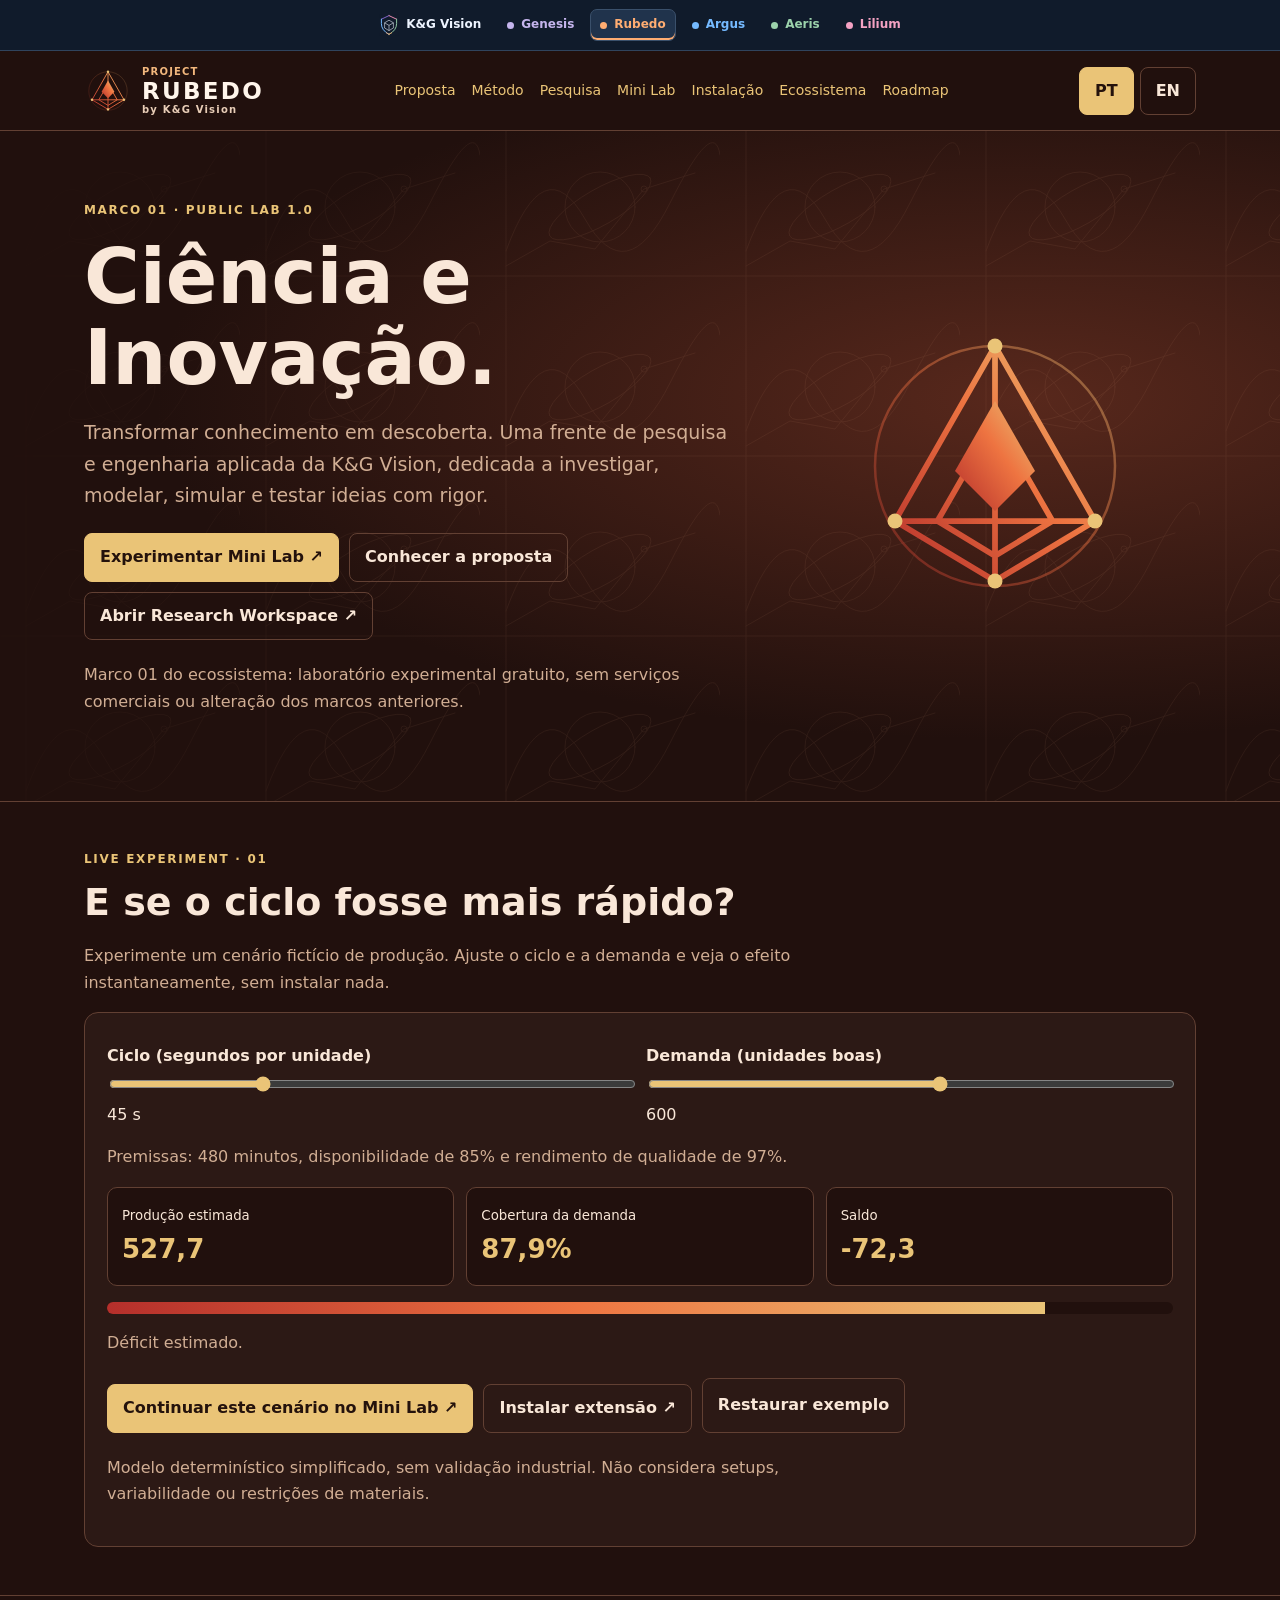
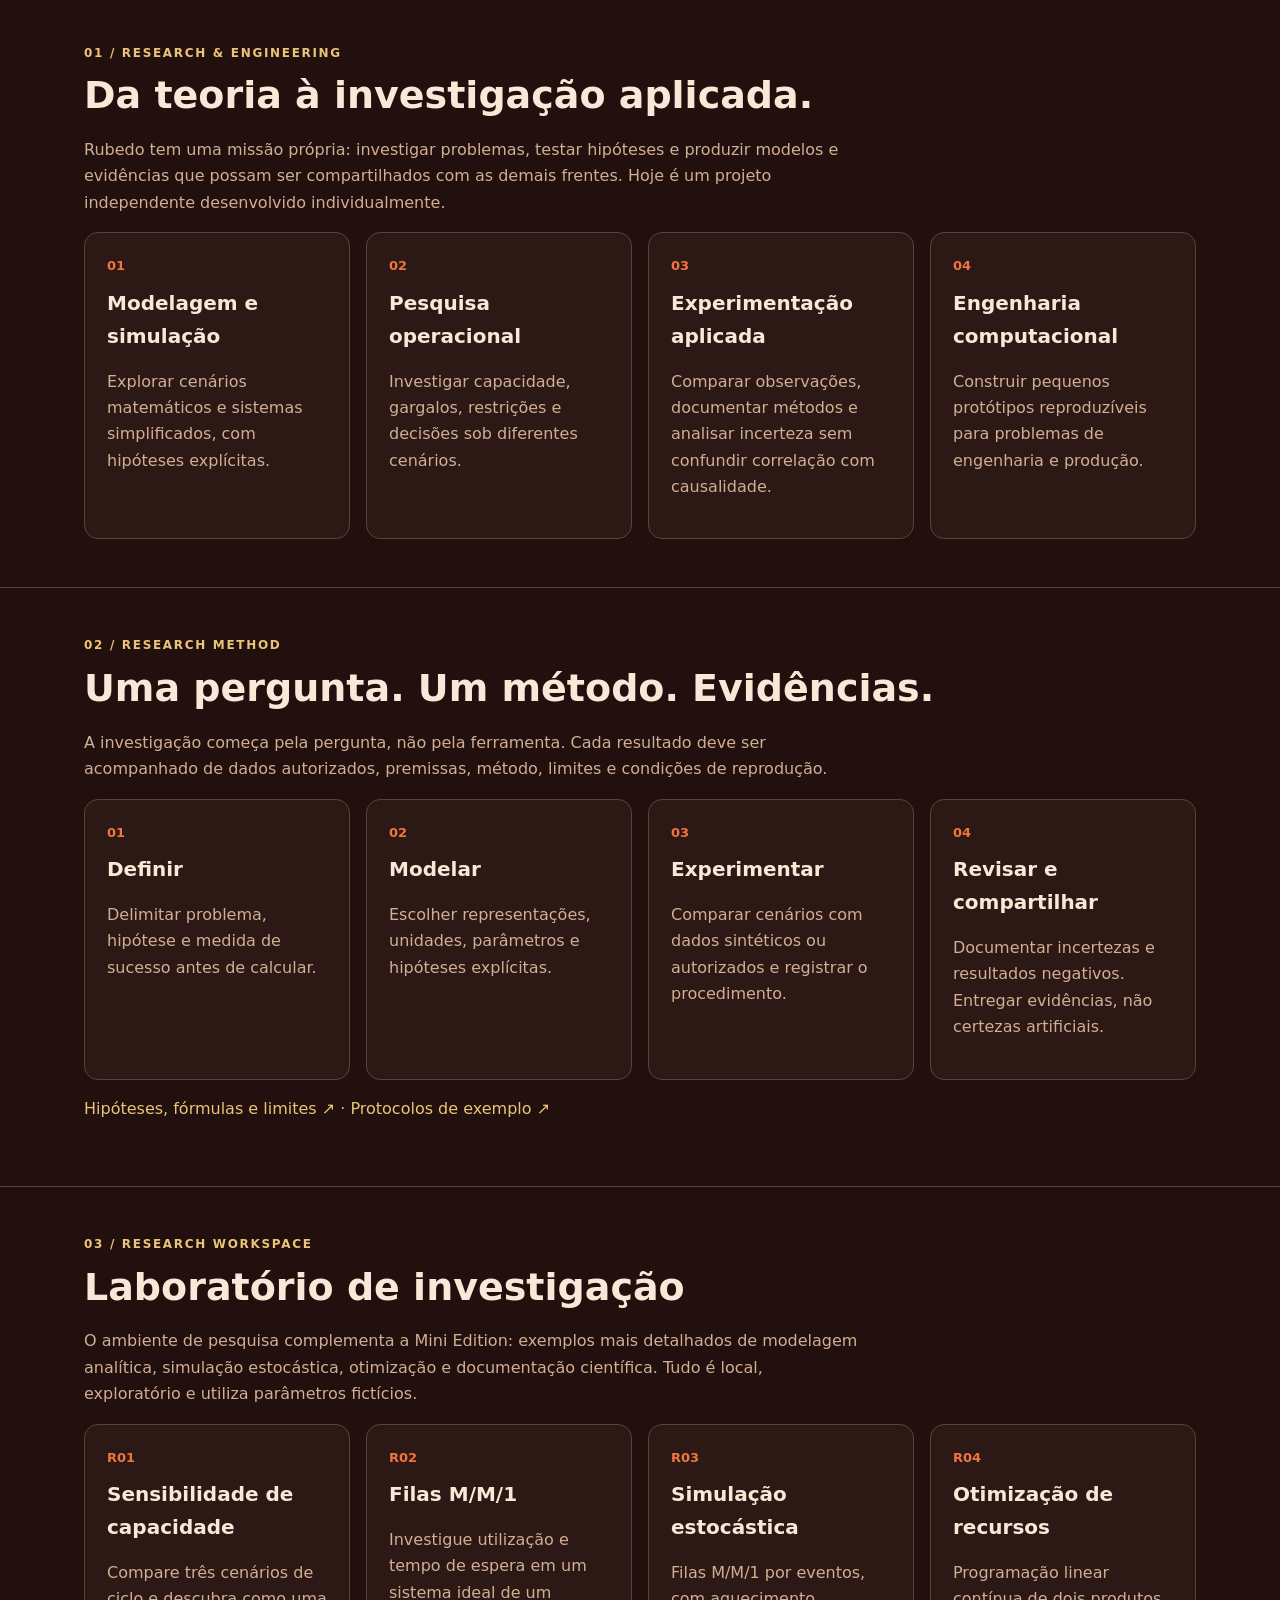
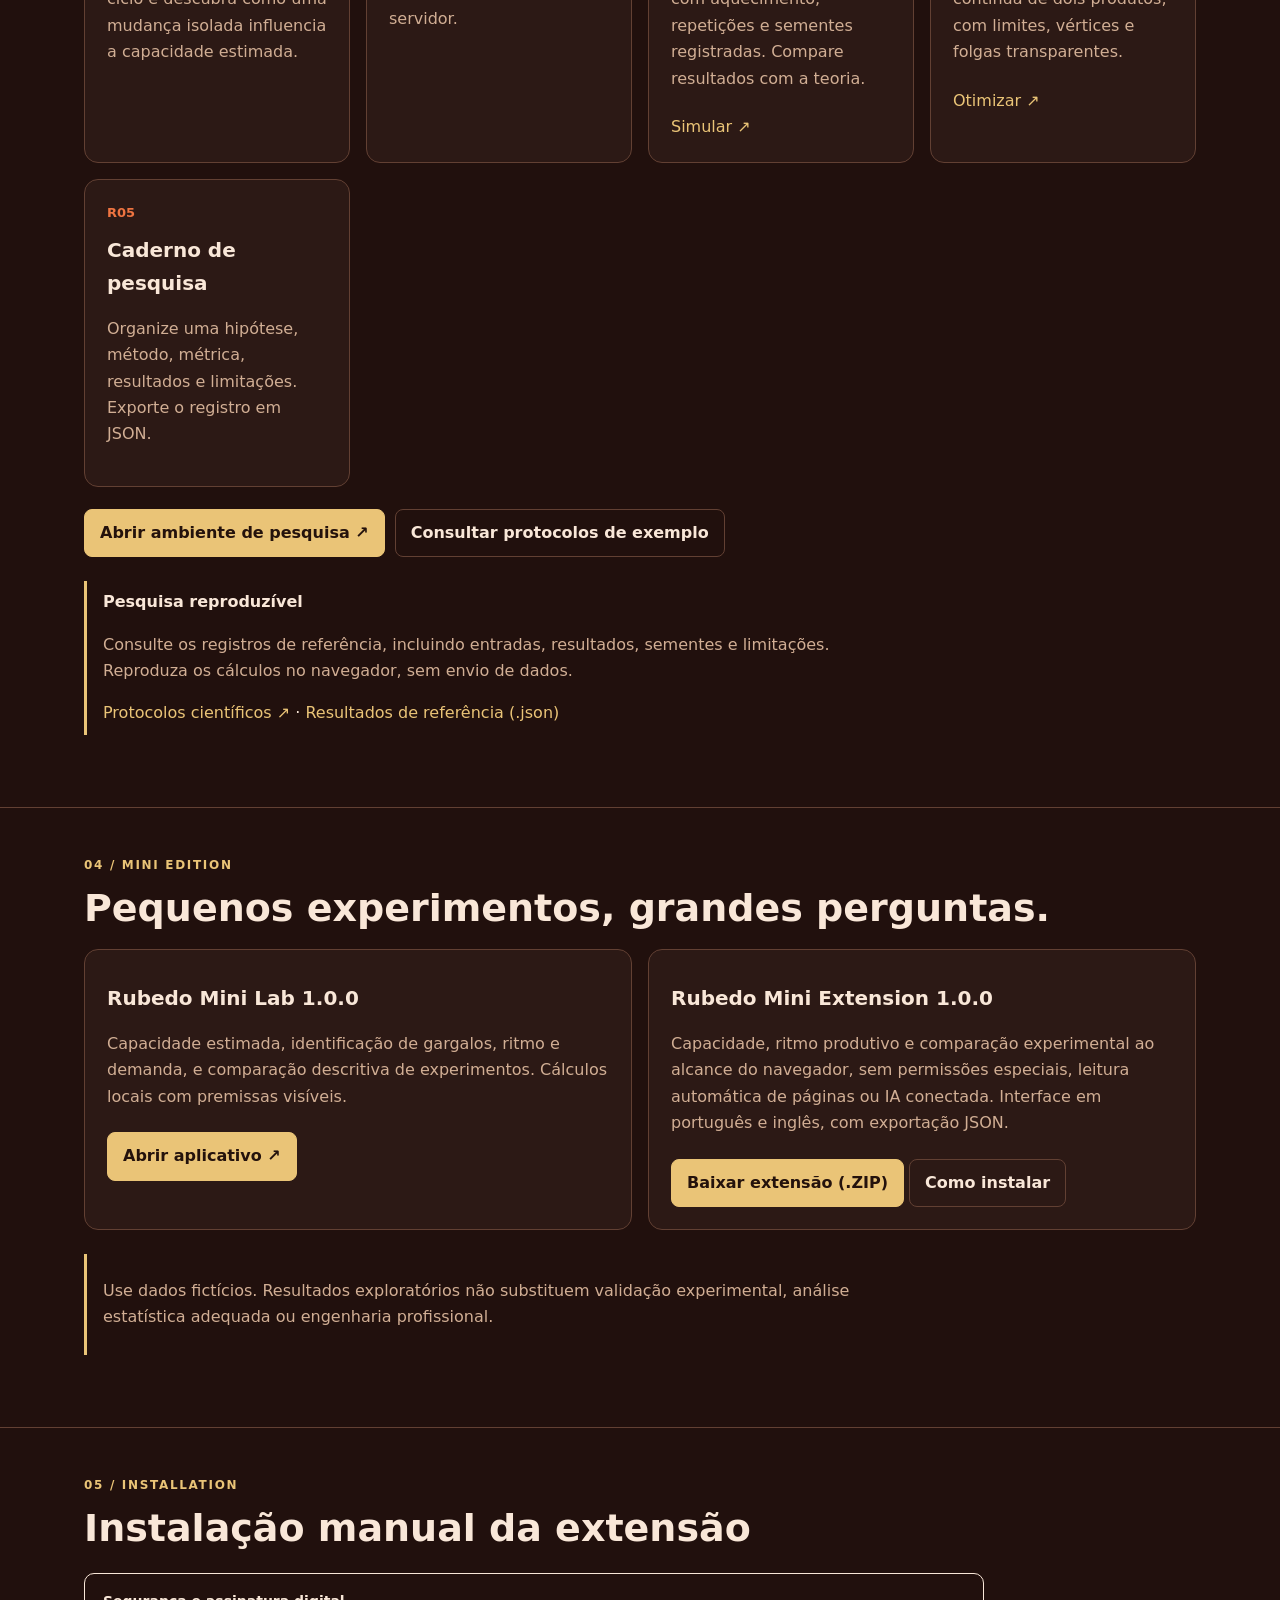
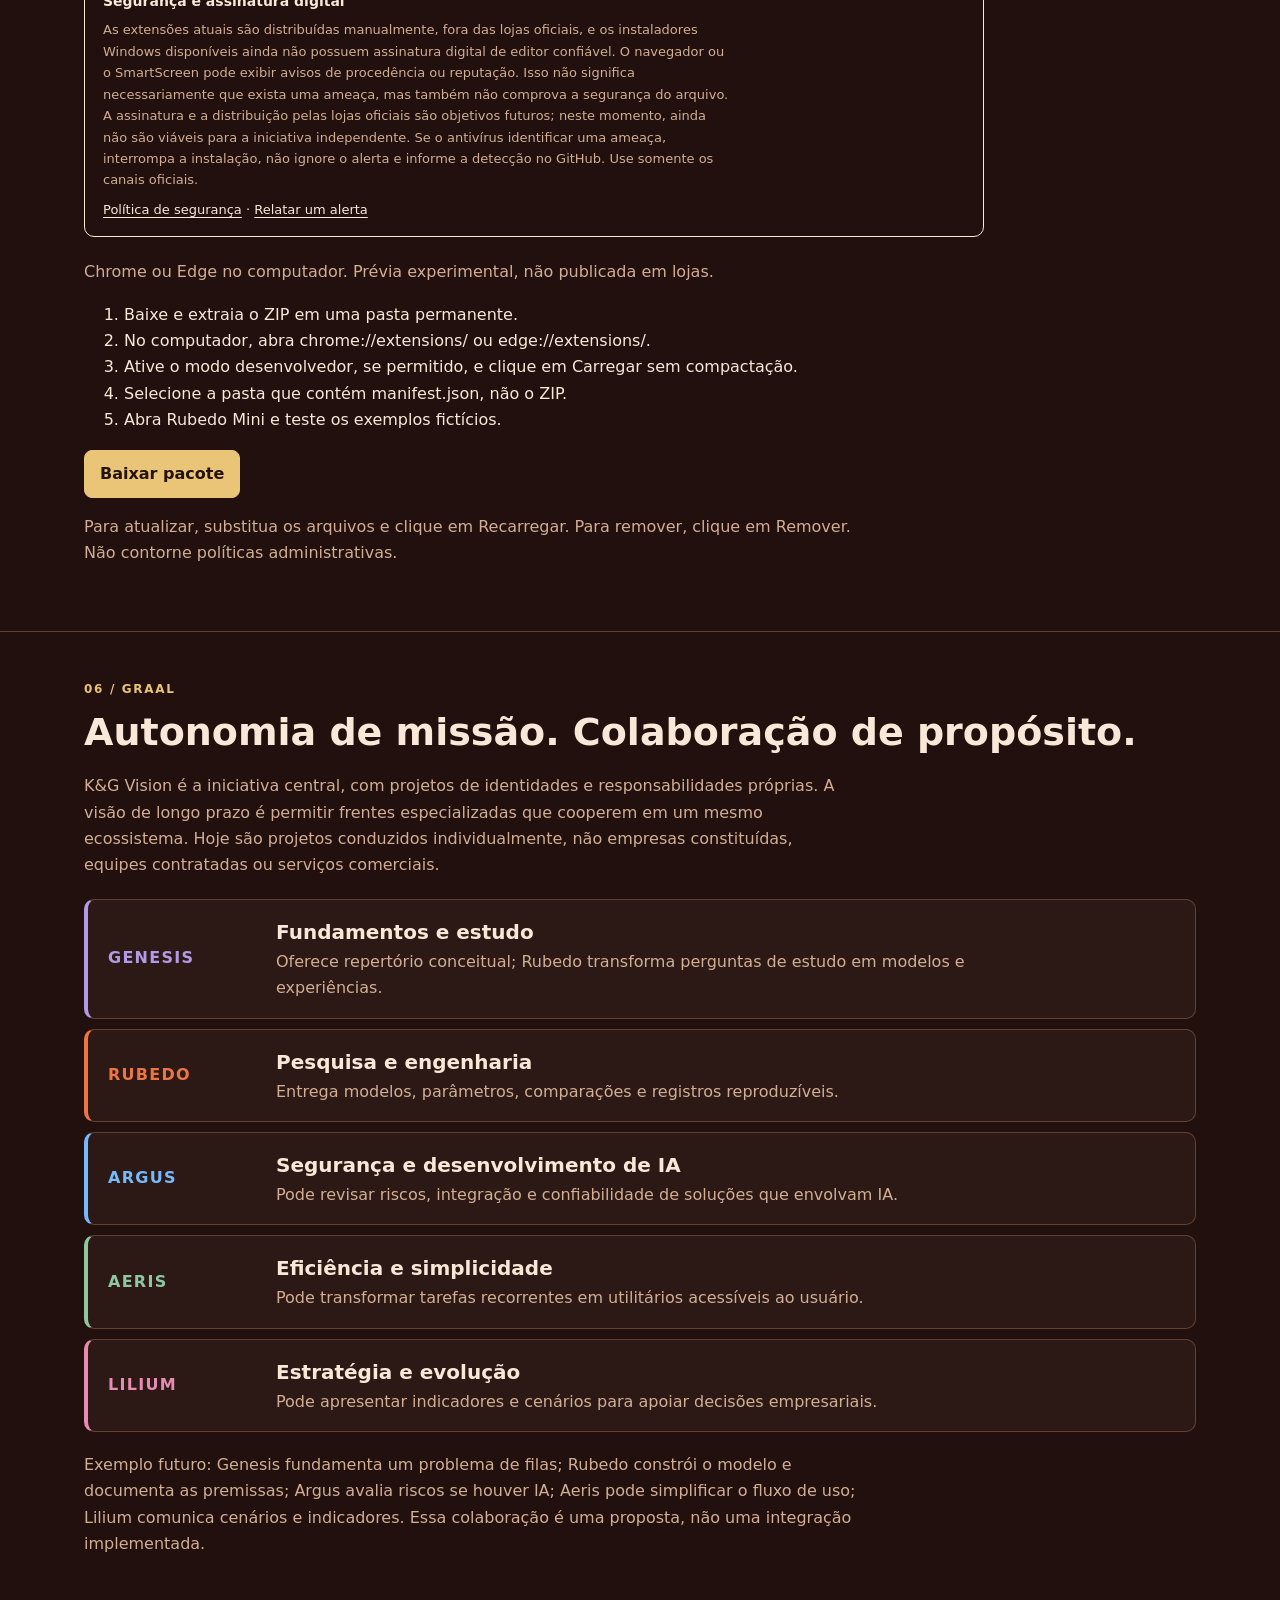
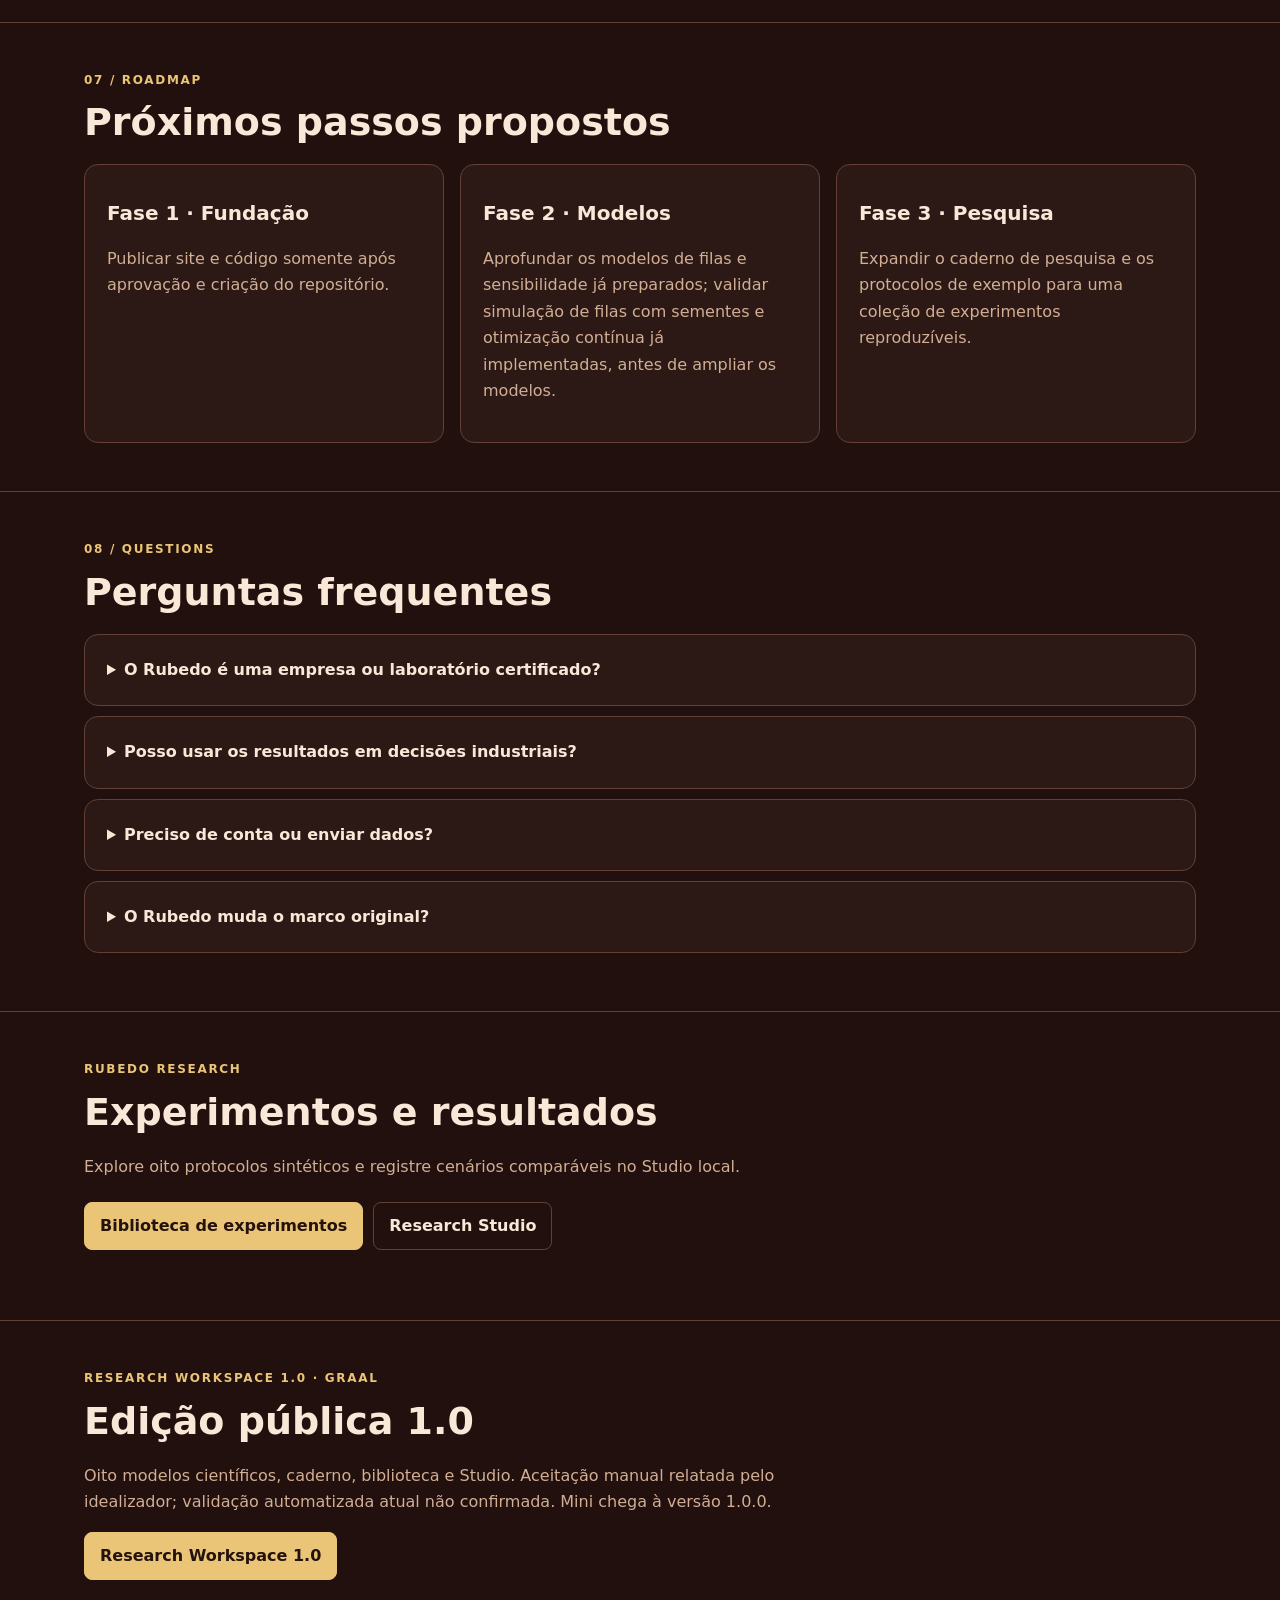
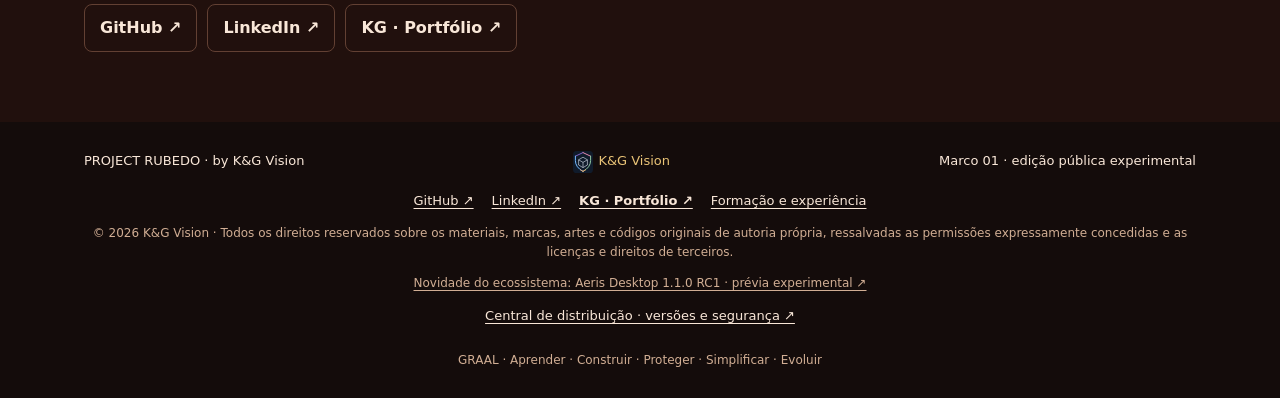
==== commit eaa1dd57: "brand: unify five GRAAL pillars across ecosystem" ====
--- a/index.html
+++ b/index.html
@@ -22,4 +22,4 @@
 }
 </style>
 <!-- kg-distribution-notice-v1 -->
-</head><body><a class="skip" href="#main">Ir para conteúdo</a><nav class="kg-graal-bar" aria-label="K&amp;G Vision ecosystem"><div class="kg-graal-inner"><a href="https://kgasil.github.io/" style="--graal-accent:#EDF4FF"><img class="kg-graal-shield" src="https://kgasil.github.io/assets/kg-symbol.svg" width="20" height="22" alt="">K&amp;G Vision</a><a href="https://kgasil.github.io/genesis/" style="--graal-accent:#C5B5ED"><i class="kg-graal-dot" aria-hidden="true"></i>Genesis</a><a href="https://kgasil.github.io/rubedo/" style="--graal-accent:#FFAD72" aria-current="page"><i class="kg-graal-dot" aria-hidden="true"></i>Rubedo</a><a href="https://kgasil.github.io/argus/" style="--graal-accent:#75BAFF"><i class="kg-graal-dot" aria-hidden="true"></i>Argus</a><a href="https://kgasil.github.io/aeris/" style="--graal-accent:#9BD2AB"><i class="kg-graal-dot" aria-hidden="true"></i>Aeris</a><a href="https://kgasil.github.io/lilium/" style="--graal-accent:#F4A2C3"><i class="kg-graal-dot" aria-hidden="true"></i>Lilium</a></div></nav><header class="header"><div class="wrap"><a class="brand" href="index.html"><img alt="" src="assets/rubedo-symbol.svg"/><span><small>PROJECT</small><strong>RUBEDO</strong><small>by K&amp;G Vision</small></span></a><nav class="local"><a data-en="Purpose" data-pt="Proposta" href="#proposta">Proposta</a><a data-en="Method" data-pt="Método" href="#metodo">Método</a><a data-en="Research" data-pt="Pesquisa" href="#pesquisa">Pesquisa</a><a data-en="Mini Lab" data-pt="Mini Lab" href="#lab">Mini Lab</a><a data-en="Install" data-pt="Instalação" href="#instalar">Instalação</a><a data-en="Ecosystem" data-pt="Ecossistema" href="#ecossistema">Ecossistema</a><a data-en="Roadmap" data-pt="Roadmap" href="#roadmap">Roadmap</a></nav><div class="language"><button aria-pressed="true" id="pt">PT</button><button aria-pressed="false" id="en">EN</button></div></div></header><main id="main"><section class="hero"><div class="wrap"><div><div class="eyebrow" data-en="MILESTONE 01 · PUBLIC LAB 1.0" data-pt="MARCO 01 · PUBLIC LAB 1.0">MARCO 01 · PUBLIC LAB 1.0</div><h1 data-en="Science &amp; Innovation." data-pt="Ciência e Inovação.">Ciência e Inovação.</h1><p class="lead" data-en="Turning knowledge into discovery. An applied research and engineering initiative within K&amp;G Vision, dedicated to investigating, modeling, simulating and testing ideas rigorously." data-pt="Transformar conhecimento em descoberta. Uma frente de pesquisa e engenharia aplicada da K&amp;G Vision, dedicada a investigar, modelar, simular e testar ideias com rigor.">Transformar conhecimento em descoberta. Uma frente de pesquisa e engenharia aplicada da K&amp;G Vision, dedicada a investigar, modelar, simular e testar ideias com rigor.</p><div class="actions"><a class="btn primary" data-en="Try Mini Lab ↗" data-pt="Experimentar Mini Lab ↗" href="mini/index.html">Experimentar Mini Lab ↗</a><a class="btn" data-en="Explore the proposal" data-pt="Conhecer a proposta" href="#proposta">Conhecer a proposta</a><a class="btn" data-en="Open Research Workspace ↗" data-pt="Abrir Research Workspace ↗" href="research/index.html">Abrir Research Workspace ↗</a></div><p data-en="Ecosystem milestone 01: free experimental laboratory, no commercial services or change to earlier milestones." data-pt="Marco 01 do ecossistema: laboratório experimental gratuito, sem serviços comerciais ou alteração dos marcos anteriores.">Marco 01 do ecossistema: laboratório experimental gratuito, sem serviços comerciais ou alteração dos marcos anteriores.</p></div><img alt="Símbolo geométrico Rubedo" src="assets/rubedo-symbol.svg"/></div></section><section class="section" id="experimente"><div class="wrap"><div class="eyebrow">LIVE EXPERIMENT · 01</div><h2 data-pt="E se o ciclo fosse mais rápido?" data-en="What if the cycle were faster?">E se o ciclo fosse mais rápido?</h2><p data-pt="Experimente um cenário fictício de produção. Ajuste o ciclo e a demanda e veja o efeito instantaneamente, sem instalar nada." data-en="Try a synthetic production scenario. Adjust cycle time and demand to see the effect instantly, without installing anything.">Experimente um cenário fictício de produção. Ajuste o ciclo e a demanda e veja o efeito instantaneamente, sem instalar nada.</p><div class="card"><div class="fields"><div><label for="demo-cycle" data-pt="Ciclo (segundos por unidade)" data-en="Cycle (seconds per unit)">Ciclo (segundos por unidade)</label><input id="demo-cycle" type="range" min="15" max="120" step="5" value="45"><output id="demo-cycle-value">45 s</output></div><div><label for="demo-demand" data-pt="Demanda (unidades boas)" data-en="Demand (good units)">Demanda (unidades boas)</label><input id="demo-demand" type="range" min="100" max="1000" step="25" value="600"><output id="demo-demand-value">600</output></div></div><p data-pt="Premissas: 480 minutos, disponibilidade de 85% e rendimento de qualidade de 97%." data-en="Assumptions: 480 minutes, 85% availability and 97% good yield.">Premissas: 480 minutos, disponibilidade de 85% e rendimento de qualidade de 97%.</p><div class="demo-results" aria-live="polite"><div><small data-pt="Produção estimada" data-en="Estimated output">Produção estimada</small><strong id="demo-good">—</strong></div><div><small data-pt="Cobertura da demanda" data-en="Demand coverage">Cobertura da demanda</small><strong id="demo-coverage">—</strong></div><div><small data-pt="Saldo" data-en="Gap">Saldo</small><strong id="demo-gap">—</strong></div></div><div class="demo-track" role="progressbar" aria-label="Demand coverage" aria-valuemin="0" aria-valuemax="100" id="demo-track"><div id="demo-fill"></div></div><p id="demo-status" role="status"></p><div class="actions"><a class="btn primary" id="demo-open" href="mini/index.html#mode=takt&amp;cycle=45&amp;demand=600&amp;lang=pt" data-pt="Continuar este cenário no Mini Lab ↗" data-en="Continue this scenario in Mini Lab ↗">Continuar este cenário no Mini Lab ↗</a><a class="btn" href="#instalar" data-pt="Instalar extensão ↗" data-en="Install extension ↗">Instalar extensão ↗</a><button id="demo-reset" data-pt="Restaurar exemplo" data-en="Reset example">Restaurar exemplo</button></div><p data-pt="Modelo determinístico simplificado, sem validação industrial. Não considera setups, variabilidade ou restrições de materiais." data-en="Simplified deterministic model without industrial validation. Excludes setups, variability and material constraints.">Modelo determinístico simplificado, sem validação industrial. Não considera setups, variabilidade ou restrições de materiais.</p></div></div></section><section class="section" id="proposta"><div class="wrap"><div class="eyebrow">01 / RESEARCH &amp; ENGINEERING</div><h2 data-en="From theory to applied investigation." data-pt="Da teoria à investigação aplicada.">Da teoria à investigação aplicada.</h2><p data-en="Rubedo has its own mission: investigate problems, test hypotheses and produce models and evidence to share with other initiatives. Today it is an independently developed individual project." data-pt="Rubedo tem uma missão própria: investigar problemas, testar hipóteses e produzir modelos e evidências que possam ser compartilhados com as demais frentes. Hoje é um projeto independente desenvolvido individualmente.">Rubedo tem uma missão própria: investigar problemas, testar hipóteses e produzir modelos e evidências que possam ser compartilhados com as demais frentes. Hoje é um projeto independente desenvolvido individualmente.</p><div class="cards"><article class="card"><div class="num">01</div><h3 data-en="Modeling and simulation" data-pt="Modelagem e simulação">Modelagem e simulação</h3><p data-en="Explore mathematical scenarios and simplified systems with explicit assumptions." data-pt="Explorar cenários matemáticos e sistemas simplificados, com hipóteses explícitas.">Explorar cenários matemáticos e sistemas simplificados, com hipóteses explícitas.</p></article><article class="card"><div class="num">02</div><h3 data-en="Operations research" data-pt="Pesquisa operacional">Pesquisa operacional</h3><p data-en="Explore capacity, bottlenecks, constraints and decisions across scenarios." data-pt="Investigar capacidade, gargalos, restrições e decisões sob diferentes cenários.">Investigar capacidade, gargalos, restrições e decisões sob diferentes cenários.</p></article><article class="card"><div class="num">03</div><h3 data-en="Applied experimentation" data-pt="Experimentação aplicada">Experimentação aplicada</h3><p data-en="Compare observations, document methods and analyze uncertainty without confusing correlation with causation." data-pt="Comparar observações, documentar métodos e analisar incerteza sem confundir correlação com causalidade.">Comparar observações, documentar métodos e analisar incerteza sem confundir correlação com causalidade.</p></article><article class="card"><div class="num">04</div><h3 data-en="Computational engineering" data-pt="Engenharia computacional">Engenharia computacional</h3><p data-en="Build small reproducible prototypes for engineering and production problems." data-pt="Construir pequenos protótipos reproduzíveis para problemas de engenharia e produção.">Construir pequenos protótipos reproduzíveis para problemas de engenharia e produção.</p></article></div></div></section><section class="section" id="metodo"><div class="wrap"><div class="eyebrow">02 / RESEARCH METHOD</div><h2 data-en="One question. One method. Evidence." data-pt="Uma pergunta. Um método. Evidências.">Uma pergunta. Um método. Evidências.</h2><p data-en="Investigation begins with the question, not the tool. Every result should include authorized data, assumptions, method, limitations and reproduction conditions." data-pt="A investigação começa pela pergunta, não pela ferramenta. Cada resultado deve ser acompanhado de dados autorizados, premissas, método, limites e condições de reprodução.">A investigação começa pela pergunta, não pela ferramenta. Cada resultado deve ser acompanhado de dados autorizados, premissas, método, limites e condições de reprodução.</p><div class="cards"><article class="card"><div class="num">01</div><h3 data-en="Define" data-pt="Definir">Definir</h3><p data-en="Define the problem, hypothesis and success measure before calculation." data-pt="Delimitar problema, hipótese e medida de sucesso antes de calcular.">Delimitar problema, hipótese e medida de sucesso antes de calcular.</p></article><article class="card"><div class="num">02</div><h3 data-en="Model" data-pt="Modelar">Modelar</h3><p data-en="Choose representations, units, parameters and explicit assumptions." data-pt="Escolher representações, unidades, parâmetros e hipóteses explícitas.">Escolher representações, unidades, parâmetros e hipóteses explícitas.</p></article><article class="card"><div class="num">03</div><h3 data-en="Experiment" data-pt="Experimentar">Experimentar</h3><p data-en="Compare scenarios using synthetic or authorized data and record the procedure." data-pt="Comparar cenários com dados sintéticos ou autorizados e registrar o procedimento.">Comparar cenários com dados sintéticos ou autorizados e registrar o procedimento.</p></article><article class="card"><div class="num">04</div><h3 data-en="Review and share" data-pt="Revisar e compartilhar">Revisar e compartilhar</h3><p data-en="Document uncertainty and negative results. Deliver evidence, not artificial certainty." data-pt="Documentar incertezas e resultados negativos. Entregar evidências, não certezas artificiais.">Documentar incertezas e resultados negativos. Entregar evidências, não certezas artificiais.</p></article></div><p><a data-en="Assumptions, formulas and limitations ↗" data-pt="Hipóteses, fórmulas e limites ↗" href="docs/modelos.md">Hipóteses, fórmulas e limites ↗</a> · <a data-en="Example protocols ↗" data-pt="Protocolos de exemplo ↗" href="docs/experimentos.md">Protocolos de exemplo ↗</a></p></div></section><section class="section" id="pesquisa"><div class="wrap"><div class="eyebrow">03 / RESEARCH WORKSPACE</div><h2 data-en="Research workspace" data-pt="Laboratório de investigação">Laboratório de investigação</h2><p data-en="The research workspace complements the Mini Edition with more detailed analytical models and scientific documentation. Everything runs locally with synthetic parameters." data-pt="O ambiente de pesquisa complementa a Mini Edition: exemplos mais detalhados de modelagem analítica, simulação estocástica, otimização e documentação científica. Tudo é local, exploratório e utiliza parâmetros fictícios.">O ambiente de pesquisa complementa a Mini Edition: exemplos mais detalhados de modelagem analítica, simulação estocástica, otimização e documentação científica. Tudo é local, exploratório e utiliza parâmetros fictícios.</p><div class="cards"><article class="card"><div class="num">R01</div><h3 data-en="Capacity sensitivity" data-pt="Sensibilidade de capacidade">Sensibilidade de capacidade</h3><p data-en="Compare three cycle-time scenarios and explore the effect of one isolated change on estimated capacity." data-pt="Compare três cenários de ciclo e descubra como uma mudança isolada influencia a capacidade estimada.">Compare três cenários de ciclo e descubra como uma mudança isolada influencia a capacidade estimada.</p></article><article class="card"><div class="num">R02</div><h3 data-en="M/M/1 queues" data-pt="Filas M/M/1">Filas M/M/1</h3><p data-en="Explore utilization and waiting times in an ideal one-server system." data-pt="Investigue utilização e tempo de espera em um sistema ideal de um servidor.">Investigue utilização e tempo de espera em um sistema ideal de um servidor.</p></article><article class="card"><div class="num">R03</div><h3 data-en="Stochastic simulation" data-pt="Simulação estocástica">Simulação estocástica</h3><p data-en="Event-based M/M/1 queues with warmup, replications and recorded seeds. Compare results to theory." data-pt="Filas M/M/1 por eventos, com aquecimento, repetições e sementes registradas. Compare resultados com a teoria.">Filas M/M/1 por eventos, com aquecimento, repetições e sementes registradas. Compare resultados com a teoria.</p><a data-en="Simulate ↗" data-pt="Simular ↗" href="research/index.html#simulacao">Simular ↗</a></article><article class="card"><div class="num">R04</div><h3 data-en="Resource optimization" data-pt="Otimização de recursos">Otimização de recursos</h3><p data-en="Continuous two-product linear programming with transparent limits, vertices and slack." data-pt="Programação linear contínua de dois produtos, com limites, vértices e folgas transparentes.">Programação linear contínua de dois produtos, com limites, vértices e folgas transparentes.</p><a data-en="Optimize ↗" data-pt="Otimizar ↗" href="research/index.html#otimizacao">Otimizar ↗</a></article><article class="card"><div class="num">R05</div><h3 data-en="Research notebook" data-pt="Caderno de pesquisa">Caderno de pesquisa</h3><p data-en="Record a hypothesis, method, metric, results and limitations. Export a JSON record." data-pt="Organize uma hipótese, método, métrica, resultados e limitações. Exporte o registro em JSON.">Organize uma hipótese, método, métrica, resultados e limitações. Exporte o registro em JSON.</p></article></div><div class="actions"><a class="btn primary" data-en="Open research workspace ↗" data-pt="Abrir ambiente de pesquisa ↗" href="research/index.html">Abrir ambiente de pesquisa ↗</a><a class="btn" data-en="View example protocols" data-pt="Consultar protocolos de exemplo" href="docs/experimentos.md">Consultar protocolos de exemplo</a></div><div class="notice"><strong data-en="Reproducible research" data-pt="Pesquisa reproduzível">Pesquisa reproduzível</strong><p data-en="Explore reference records including inputs, results, seeds and limitations. Reproduce calculations in the browser without transmitting data." data-pt="Consulte os registros de referência, incluindo entradas, resultados, sementes e limitações. Reproduza os cálculos no navegador, sem envio de dados.">Consulte os registros de referência, incluindo entradas, resultados, sementes e limitações. Reproduza os cálculos no navegador, sem envio de dados.</p><a data-en="Research protocols ↗" data-pt="Protocolos científicos ↗" href="docs/experimentos.md">Protocolos científicos ↗</a> · <a data-en="Reference results (.json)" data-pt="Resultados de referência (.json)" href="examples/reference-results.json">Resultados de referência (.json)</a></div></div></section><section class="section" id="lab"><div class="wrap"><div class="eyebrow">04 / MINI EDITION</div><h2 data-en="Small experiments, big questions." data-pt="Pequenos experimentos, grandes perguntas.">Pequenos experimentos, grandes perguntas.</h2><div class="cards"><article class="card"><h3>Rubedo Mini Lab 1.0.0</h3><p data-en="Estimated capacity, bottleneck identification and descriptive experiment comparisons. Local calculations with explicit assumptions." data-pt="Capacidade estimada, identificação de gargalos, ritmo e demanda, e comparação descritiva de experimentos. Cálculos locais com premissas visíveis.">Capacidade estimada, identificação de gargalos, ritmo e demanda, e comparação descritiva de experimentos. Cálculos locais com premissas visíveis.</p><a class="btn primary" data-en="Open application ↗" data-pt="Abrir aplicativo ↗" href="mini/index.html">Abrir aplicativo ↗</a></article><article class="card"><h3>Rubedo Mini Extension 1.0.0</h3><p data-en="Capacity and experiment comparison in your browser, without special permissions, automatic page access or connected AI. Portuguese and English interface, with JSON export." data-pt="Capacidade, ritmo produtivo e comparação experimental ao alcance do navegador, sem permissões especiais, leitura automática de páginas ou IA conectada. Interface em português e inglês, com exportação JSON.">Capacidade, ritmo produtivo e comparação experimental ao alcance do navegador, sem permissões especiais, leitura automática de páginas ou IA conectada. Interface em português e inglês, com exportação JSON.</p><a class="btn primary" data-en="Download extension (.ZIP)" data-pt="Baixar extensão (.ZIP)" href="downloads/Rubedo-Mini-v1.0.0-install.zip">Baixar extensão (.ZIP)</a> <a class="btn" data-en="How to install" data-pt="Como instalar" href="#instalar">Como instalar</a></article></div><div class="notice"><p data-en="Use synthetic data. Exploratory results do not replace experimental validation, appropriate statistical analysis or professional engineering." data-pt="Use dados fictícios. Resultados exploratórios não substituem validação experimental, análise estatística adequada ou engenharia profissional.">Use dados fictícios. Resultados exploratórios não substituem validação experimental, análise estatística adequada ou engenharia profissional.</p></div></div></section><section class="section" id="instalar"><div class="wrap"><div class="eyebrow">05 / INSTALLATION</div><h2 data-en="Manual extension installation" data-pt="Instalação manual da extensão">Instalação manual da extensão</h2><aside class="kg-distribution-notice" role="note" style="margin:22px 0;padding:16px 18px;border:1px solid currentColor;border-radius:10px;font-size:13px;line-height:1.65;max-width:900px;overflow-wrap:anywhere"><strong style="display:block;margin-bottom:6px;font-size:14px" data-pt="Segurança e assinatura digital" data-en="Security and digital signing">Segurança e assinatura digital</strong><p style="margin:0 0 8px" data-pt="As extensões atuais são distribuídas manualmente, fora das lojas oficiais, e os instaladores Windows disponíveis ainda não possuem assinatura digital de editor confiável. O navegador ou o SmartScreen pode exibir avisos de procedência ou reputação. Isso não significa necessariamente que exista uma ameaça, mas também não comprova a segurança do arquivo. A assinatura e a distribuição pelas lojas oficiais são objetivos futuros; neste momento, ainda não são viáveis para a iniciativa independente. Se o antivírus identificar uma ameaça, interrompa a instalação, não ignore o alerta e informe a detecção no GitHub. Use somente os canais oficiais." data-en="Current extensions are distributed manually outside official stores, and available Windows installers do not yet have a trusted publisher digital signature. The browser or SmartScreen may show origin or reputation warnings. This does not necessarily indicate a threat, but it does not establish file safety either. Signing and official store distribution are future goals and are not currently feasible for this independent initiative. If antivirus software detects a threat, stop installation, do not bypass the warning, and report the detection on GitHub. Use official channels only.">As extensões atuais são distribuídas manualmente, fora das lojas oficiais, e os instaladores Windows disponíveis ainda não possuem assinatura digital de editor confiável. O navegador ou o SmartScreen pode exibir avisos de procedência ou reputação. Isso não significa necessariamente que exista uma ameaça, mas também não comprova a segurança do arquivo. A assinatura e a distribuição pelas lojas oficiais são objetivos futuros; neste momento, ainda não são viáveis para a iniciativa independente. Se o antivírus identificar uma ameaça, interrompa a instalação, não ignore o alerta e informe a detecção no GitHub. Use somente os canais oficiais.</p><a href="https://github.com/Kgasil/rubedo/blob/main/SECURITY.md" style="color:inherit;text-decoration:underline;text-underline-offset:3px" data-pt="Política de segurança" data-en="Security policy">Política de segurança</a> · <a href="https://github.com/Kgasil/rubedo/issues" style="color:inherit;text-decoration:underline;text-underline-offset:3px" data-pt="Relatar um alerta" data-en="Report a warning">Relatar um alerta</a></aside><p data-en="Desktop Chrome or Edge. Experimental preview, not published in stores." data-pt="Chrome ou Edge no computador. Prévia experimental, não publicada em lojas.">Chrome ou Edge no computador. Prévia experimental, não publicada em lojas.</p><ol><li data-en="Download and extract the ZIP into a permanent folder." data-pt="Baixe e extraia o ZIP em uma pasta permanente.">Baixe e extraia o ZIP em uma pasta permanente.</li><li data-en="On a desktop, open chrome://extensions/ or edge://extensions/." data-pt="No computador, abra chrome://extensions/ ou edge://extensions/.">No computador, abra chrome://extensions/ ou edge://extensions/.</li><li data-en="Enable Developer mode if permitted and choose Load unpacked." data-pt="Ative o modo desenvolvedor, se permitido, e clique em Carregar sem compactação.">Ative o modo desenvolvedor, se permitido, e clique em Carregar sem compactação.</li><li data-en="Select the folder containing manifest.json, not the ZIP." data-pt="Selecione a pasta que contém manifest.json, não o ZIP.">Selecione a pasta que contém manifest.json, não o ZIP.</li><li data-en="Open Rubedo Mini and test the synthetic examples." data-pt="Abra Rubedo Mini e teste os exemplos fictícios.">Abra Rubedo Mini e teste os exemplos fictícios.</li></ol><a class="btn primary" data-en="Download package" data-pt="Baixar pacote" href="downloads/Rubedo-Mini-v1.0.0-install.zip">Baixar pacote</a><p data-en="To update, replace files and click Reload. To uninstall, click Remove. Do not bypass administrative policies." data-pt="Para atualizar, substitua os arquivos e clique em Recarregar. Para remover, clique em Remover. Não contorne políticas administrativas.">Para atualizar, substitua os arquivos e clique em Recarregar. Para remover, clique em Remover. Não contorne políticas administrativas.</p></div></section><section class="section" id="ecossistema"><div class="wrap"><div class="eyebrow">06 / GRAAL</div><h2 data-en="Independent missions. Shared purpose." data-pt="Autonomia de missão. Colaboração de propósito.">Autonomia de missão. Colaboração de propósito.</h2><p data-en="K&amp;G Vision is the central initiative, with projects that have distinct identities and responsibilities. The long-term vision is to enable specialized initiatives to cooperate within one ecosystem. Today these are individually developed projects, not incorporated companies, hired teams or commercial services." data-pt="K&amp;G Vision é a iniciativa central, com projetos de identidades e responsabilidades próprias. A visão de longo prazo é permitir frentes especializadas que cooperem em um mesmo ecossistema. Hoje são projetos conduzidos individualmente, não empresas constituídas, equipes contratadas ou serviços comerciais.">K&amp;G Vision é a iniciativa central, com projetos de identidades e responsabilidades próprias. A visão de longo prazo é permitir frentes especializadas que cooperem em um mesmo ecossistema. Hoje são projetos conduzidos individualmente, não empresas constituídas, equipes contratadas ou serviços comerciais.</p><div class="ecosystem-rows"><article class="eco-row" style="--project:#B29BE6"><strong>GENESIS</strong><div><h3 data-en="Foundations and self-study" data-pt="Fundamentos e estudo">Fundamentos e estudo</h3><p data-en="Provides conceptual foundations; Rubedo turns study questions into models and experiments." data-pt="Oferece repertório conceitual; Rubedo transforma perguntas de estudo em modelos e experiências.">Oferece repertório conceitual; Rubedo transforma perguntas de estudo em modelos e experiências.</p></div></article><article class="eco-row" style="--project:#EE7441"><strong>RUBEDO</strong><div><h3 data-en="Research and engineering" data-pt="Pesquisa e engenharia">Pesquisa e engenharia</h3><p data-en="Delivers models, parameters, comparisons and reproducible records." data-pt="Entrega modelos, parâmetros, comparações e registros reproduzíveis.">Entrega modelos, parâmetros, comparações e registros reproduzíveis.</p></div></article><article class="eco-row" style="--project:#75BAFF"><strong>ARGUS</strong><div><h3 data-en="AI security and development" data-pt="Segurança e desenvolvimento de IA">Segurança e desenvolvimento de IA</h3><p data-en="Can review risks, integration and reliability of AI-related solutions." data-pt="Pode revisar riscos, integração e confiabilidade de soluções que envolvam IA.">Pode revisar riscos, integração e confiabilidade de soluções que envolvam IA.</p></div></article><article class="eco-row" style="--project:#8FC7A3"><strong>AERIS</strong><div><h3 data-en="Efficiency and simplicity" data-pt="Eficiência e simplicidade">Eficiência e simplicidade</h3><p data-en="Can turn recurring tasks into accessible utilities." data-pt="Pode transformar tarefas recorrentes em utilitários acessíveis ao usuário.">Pode transformar tarefas recorrentes em utilitários acessíveis ao usuário.</p></div></article><article class="eco-row" style="--project:#E78CB1"><strong>LILIUM</strong><div><h3 data-en="Strategy and evolution" data-pt="Estratégia e evolução">Estratégia e evolução</h3><p data-en="Can present indicators and scenarios to support business decisions." data-pt="Pode apresentar indicadores e cenários para apoiar decisões empresariais.">Pode apresentar indicadores e cenários para apoiar decisões empresariais.</p></div></article></div><p data-en="Future example: Genesis establishes the foundations of a queue problem; Rubedo builds the model and documents assumptions; Argus reviews risks if AI is involved; Aeris can simplify usage; Lilium communicates scenarios and indicators. This collaboration is a proposal, not an implemented integration." data-pt="Exemplo futuro: Genesis fundamenta um problema de filas; Rubedo constrói o modelo e documenta as premissas; Argus avalia riscos se houver IA; Aeris pode simplificar o fluxo de uso; Lilium comunica cenários e indicadores. Essa colaboração é uma proposta, não uma integração implementada.">Exemplo futuro: Genesis fundamenta um problema de filas; Rubedo constrói o modelo e documenta as premissas; Argus avalia riscos se houver IA; Aeris pode simplificar o fluxo de uso; Lilium comunica cenários e indicadores. Essa colaboração é uma proposta, não uma integração implementada.</p></div></section><section class="section" id="roadmap"><div class="wrap"><div class="eyebrow">07 / ROADMAP</div><h2 data-en="Proposed next steps" data-pt="Próximos passos propostos">Próximos passos propostos</h2><div class="cards"><article class="card"><h3 data-en="Phase 1 · Foundation" data-pt="Fase 1 · Fundação">Fase 1 · Fundação</h3><p data-en="Publish website and source only after approval and repository creation." data-pt="Publicar site e código somente após aprovação e criação do repositório.">Publicar site e código somente após aprovação e criação do repositório.</p></article><article class="card"><h3 data-en="Phase 2 · Models" data-pt="Fase 2 · Modelos">Fase 2 · Modelos</h3><p data-en="Expand the prepared queue and sensitivity models; add discrete-event simulation and optimization after validation." data-pt="Aprofundar os modelos de filas e sensibilidade já preparados; validar simulação de filas com sementes e otimização contínua já implementadas, antes de ampliar os modelos.">Aprofundar os modelos de filas e sensibilidade já preparados; validar simulação de filas com sementes e otimização contínua já implementadas, antes de ampliar os modelos.</p></article><article class="card"><h3 data-en="Phase 3 · Research" data-pt="Fase 3 · Pesquisa">Fase 3 · Pesquisa</h3><p data-en="Expand the research notebook and example protocols into a collection of reproducible experiments." data-pt="Expandir o caderno de pesquisa e os protocolos de exemplo para uma coleção de experimentos reproduzíveis.">Expandir o caderno de pesquisa e os protocolos de exemplo para uma coleção de experimentos reproduzíveis.</p></article></div></div></section><section class="section" id="faq"><div class="wrap"><div class="eyebrow">08 / QUESTIONS</div><h2 data-en="Frequently asked questions" data-pt="Perguntas frequentes">Perguntas frequentes</h2><details class="card faq"><summary data-en="Is Rubedo a company or certified laboratory?" data-pt="O Rubedo é uma empresa ou laboratório certificado?">O Rubedo é uma empresa ou laboratório certificado?</summary><p data-en="No. It is an individually developed independent research and engineering proposal within K&amp;G Vision." data-pt="Não. É uma iniciativa independente de pesquisa e engenharia conduzida individualmente, vinculada à iniciativa K&amp;G Vision.">Não. É uma iniciativa independente de pesquisa e engenharia conduzida individualmente, vinculada à iniciativa K&amp;G Vision.</p></details><details class="card faq"><summary data-en="Can I use the results for industrial decisions?" data-pt="Posso usar os resultados em decisões industriais?">Posso usar os resultados em decisões industriais?</summary><p data-en="Models are exploratory demonstrations with simplified assumptions. Real decisions require appropriate data, validation and professional analysis." data-pt="Os modelos são demonstrações exploratórias com premissas simplificadas. Decisões reais exigem dados, validação e análise profissional adequadas.">Os modelos são demonstrações exploratórias com premissas simplificadas. Decisões reais exigem dados, validação e análise profissional adequadas.</p></details><details class="card faq"><summary data-en="Do I need an account or need to upload data?" data-pt="Preciso de conta ou enviar dados?">Preciso de conta ou enviar dados?</summary><p data-en="No. Calculations and the notebook run locally. Records are exported only by explicit action; use synthetic or authorized data." data-pt="Não. Os cálculos e o caderno rodam localmente. O registro só é exportado por ação explícita; use dados fictícios ou autorizados.">Não. Os cálculos e o caderno rodam localmente. O registro só é exportado por ação explícita; use dados fictícios ou autorizados.</p></details><details class="card faq"><summary data-en="Does Rubedo change the original milestone?" data-pt="O Rubedo muda o marco original?">O Rubedo muda o marco original?</summary><p data-en="No. It is an additional proposal; previous versions and deliverables remain unchanged." data-pt="Não. Integra o marco 01; as versões e entregas anteriores permanecem como estão.">Não. Integra o marco 01; as versões e entregas anteriores permanecem como estão.</p></details></div></section><section class="section" id="research-studio"><div class="wrap"><div class="eyebrow">RUBEDO RESEARCH</div><h2 data-pt="Experimentos e resultados" data-en="Experiments and results">Experimentos e resultados</h2><p data-pt="Explore oito protocolos sintéticos e registre cenários comparáveis no Studio local." data-en="Explore eight synthetic protocols and record comparable scenarios in the local Studio.">Explore oito protocolos sintéticos e registre cenários comparáveis no Studio local.</p><div class="actions"><a class="btn primary" href="research/index.html#biblioteca" data-pt="Biblioteca de experimentos" data-en="Experiment library">Biblioteca de experimentos</a><a class="btn" href="research/index.html#studio">Research Studio</a></div></div></section><section class="section" id="lancamento"><div class="wrap"><div class="eyebrow">RESEARCH WORKSPACE 1.0 · GRAAL</div><h2 data-pt="Edição pública 1.0" data-en="Public edition 1.0">Edição pública 1.0</h2><p data-pt="Oito modelos científicos, caderno, biblioteca e Studio. Aceitação manual relatada pelo idealizador; validação automatizada atual não confirmada. Mini chega à versão 1.0.0." data-en="Eight scientific models, notebook, library and Studio. Maintainer reported manual acceptance; current automated validation unconfirmed. Mini reaches 1.0.0.">Oito modelos científicos, caderno, biblioteca e Studio. Aceitação manual relatada pelo idealizador; validação automatizada atual não confirmada. Mini chega à versão 1.0.0.</p><a class="btn primary" href="research/index.html">Research Workspace 1.0</a><div class="actions kg-final-social" style="display:flex;align-items:center;flex-wrap:wrap;gap:10px;margin-top:24px"><a class="btn" href="https://github.com/Kgasil/rubedo">GitHub ↗</a><a class="btn" href="https://www.linkedin.com/in/kaio-gabriel-da-silva">LinkedIn ↗</a><a class="btn" href="https://kgasil.github.io/portfolio/" data-pt="KG · Portfólio ↗" data-en="KG · Portfolio ↗">KG · Portfólio ↗</a></div></div></section></main><footer class="footer"><div class="wrap"><span>PROJECT RUBEDO · by K&amp;G Vision</span><a href="https://kgasil.github.io/"><img src="assets/kg-symbol.svg" width="20" height="22" alt="" style="vertical-align:middle;margin-right:5px"/>K&amp;G Vision</a><span data-en="Milestone 01 · experimental public edition" data-pt="Marco 01 · edição pública experimental">Marco 01 · edição pública experimental</span></div><!-- kg-personal-portfolio-v1 --><div class="kg-author-links" style="display:flex;justify-content:center;align-items:center;flex-wrap:wrap;gap:8px 18px;margin:18px auto 0;padding:0 16px;font-size:13px;line-height:1.6;text-align:center"><a href="https://github.com/Kgasil/rubedo" style="color:inherit;text-decoration:underline;text-underline-offset:3px">GitHub ↗</a><a href="https://www.linkedin.com/in/kaio-gabriel-da-silva" style="color:inherit;text-decoration:underline;text-underline-offset:3px">LinkedIn ↗</a><a href="https://kgasil.github.io/portfolio/" style="color:inherit;font-weight:700;text-decoration:underline;text-underline-offset:3px" data-pt="KG · Portfólio ↗" data-en="KG · Portfolio ↗">KG · Portfólio ↗</a><!-- kg-current-training --><a href="https://kgasil.github.io/portfolio/resume.html" style="color:inherit;text-decoration:underline;text-underline-offset:3px" data-pt="Formação e experiência" data-en="Education and experience">Formação e experiência</a></div><p class="kg-copyright-notice" style="margin:12px auto 0;padding:0 16px;max-width:1160px;text-align:center;font-size:12px;line-height:1.6" data-pt="© 2026 K&amp;G Vision · Todos os direitos reservados sobre os materiais, marcas, artes e códigos originais de autoria própria, ressalvadas as permissões expressamente concedidas e as licenças e direitos de terceiros." data-en="© 2026 K&amp;G Vision · All rights reserved in original authored materials, brands, artwork and code, subject to expressly granted permissions and third-party rights and licenses.">© 2026 K&amp;G Vision · Todos os direitos reservados sobre os materiais, marcas, artes e códigos originais de autoria própria, ressalvadas as permissões expressamente concedidas e as licenças e direitos de terceiros.</p><p id="kg-aeris-preview-news" style="margin:12px auto 0;padding:0 16px;max-width:1160px;text-align:center;font-size:12px;line-height:1.6"><a href="https://kgasil.github.io/aeris/#instalacao" style="color:inherit;text-decoration:underline;text-underline-offset:3px" data-pt="Novidade do ecossistema: Aeris Desktop 1.1.0 RC1 · prévia experimental ↗" data-en="Ecosystem news: Aeris Desktop 1.1.0 RC1 · experimental preview ↗">Novidade do ecossistema: Aeris Desktop 1.1.0 RC1 · prévia experimental ↗</a></p><div style="padding:12px 16px;text-align:center;font-size:13px"><a href="https://kgasil.github.io/distribuicao.html" style="color:inherit;text-decoration:underline;text-underline-offset:3px" data-pt="Central de distribuição · versões e segurança ↗" data-en="Distribution center · versions and security ↗">Central de distribuição · versões e segurança ↗</a></div></footer><script src="extension/core.js"></script><script src="assets/site.js"></script><script src="assets/demo.js"></script></body></html>+</head><body><a class="skip" href="#main">Ir para conteúdo</a><nav class="kg-graal-bar" aria-label="K&amp;G Vision ecosystem"><div class="kg-graal-inner"><a href="https://kgasil.github.io/" style="--graal-accent:#EDF4FF"><img class="kg-graal-shield" src="https://kgasil.github.io/assets/kg-symbol.svg" width="20" height="22" alt="">K&amp;G Vision</a><a href="https://kgasil.github.io/genesis/" style="--graal-accent:#C5B5ED"><i class="kg-graal-dot" aria-hidden="true"></i>Genesis</a><a href="https://kgasil.github.io/rubedo/" style="--graal-accent:#FFAD72" aria-current="page"><i class="kg-graal-dot" aria-hidden="true"></i>Rubedo</a><a href="https://kgasil.github.io/argus/" style="--graal-accent:#75BAFF"><i class="kg-graal-dot" aria-hidden="true"></i>Argus</a><a href="https://kgasil.github.io/aeris/" style="--graal-accent:#9BD2AB"><i class="kg-graal-dot" aria-hidden="true"></i>Aeris</a><a href="https://kgasil.github.io/lilium/" style="--graal-accent:#F4A2C3"><i class="kg-graal-dot" aria-hidden="true"></i>Lilium</a></div></nav><header class="header"><div class="wrap"><a class="brand" href="index.html"><img alt="" src="assets/rubedo-symbol.svg"/><span><small>PROJECT</small><strong>RUBEDO</strong><small>by K&amp;G Vision</small></span></a><nav class="local"><a data-en="Purpose" data-pt="Proposta" href="#proposta">Proposta</a><a data-en="Method" data-pt="Método" href="#metodo">Método</a><a data-en="Research" data-pt="Pesquisa" href="#pesquisa">Pesquisa</a><a data-en="Mini Lab" data-pt="Mini Lab" href="#lab">Mini Lab</a><a data-en="Install" data-pt="Instalação" href="#instalar">Instalação</a><a data-en="Ecosystem" data-pt="Ecossistema" href="#ecossistema">Ecossistema</a><a data-en="Roadmap" data-pt="Roadmap" href="#roadmap">Roadmap</a></nav><div class="language"><button aria-pressed="true" id="pt">PT</button><button aria-pressed="false" id="en">EN</button></div></div></header><main id="main"><section class="hero"><div class="wrap"><div><div class="eyebrow" data-en="MILESTONE 01 · PUBLIC LAB 1.0" data-pt="MARCO 01 · PUBLIC LAB 1.0">MARCO 01 · PUBLIC LAB 1.0</div><h1 data-en="Science &amp; Innovation." data-pt="Ciência e Inovação.">Ciência e Inovação.</h1><p class="lead" data-en="Turning knowledge into discovery. An applied research and engineering initiative within K&amp;G Vision, dedicated to investigating, modeling, simulating and testing ideas rigorously." data-pt="Transformar conhecimento em descoberta. Uma frente de pesquisa e engenharia aplicada da K&amp;G Vision, dedicada a investigar, modelar, simular e testar ideias com rigor.">Transformar conhecimento em descoberta. Uma frente de pesquisa e engenharia aplicada da K&amp;G Vision, dedicada a investigar, modelar, simular e testar ideias com rigor.</p><div class="actions"><a class="btn primary" data-en="Try Mini Lab ↗" data-pt="Experimentar Mini Lab ↗" href="mini/index.html">Experimentar Mini Lab ↗</a><a class="btn" data-en="Explore the proposal" data-pt="Conhecer a proposta" href="#proposta">Conhecer a proposta</a><a class="btn" data-en="Open Research Workspace ↗" data-pt="Abrir Research Workspace ↗" href="research/index.html">Abrir Research Workspace ↗</a></div><p data-en="Ecosystem milestone 01: free experimental laboratory, no commercial services or change to earlier milestones." data-pt="Marco 01 do ecossistema: laboratório experimental gratuito, sem serviços comerciais ou alteração dos marcos anteriores.">Marco 01 do ecossistema: laboratório experimental gratuito, sem serviços comerciais ou alteração dos marcos anteriores.</p></div><img alt="Símbolo geométrico Rubedo" src="assets/rubedo-symbol.svg"/></div></section><section class="section" id="experimente"><div class="wrap"><div class="eyebrow">LIVE EXPERIMENT · 01</div><h2 data-pt="E se o ciclo fosse mais rápido?" data-en="What if the cycle were faster?">E se o ciclo fosse mais rápido?</h2><p data-pt="Experimente um cenário fictício de produção. Ajuste o ciclo e a demanda e veja o efeito instantaneamente, sem instalar nada." data-en="Try a synthetic production scenario. Adjust cycle time and demand to see the effect instantly, without installing anything.">Experimente um cenário fictício de produção. Ajuste o ciclo e a demanda e veja o efeito instantaneamente, sem instalar nada.</p><div class="card"><div class="fields"><div><label for="demo-cycle" data-pt="Ciclo (segundos por unidade)" data-en="Cycle (seconds per unit)">Ciclo (segundos por unidade)</label><input id="demo-cycle" type="range" min="15" max="120" step="5" value="45"><output id="demo-cycle-value">45 s</output></div><div><label for="demo-demand" data-pt="Demanda (unidades boas)" data-en="Demand (good units)">Demanda (unidades boas)</label><input id="demo-demand" type="range" min="100" max="1000" step="25" value="600"><output id="demo-demand-value">600</output></div></div><p data-pt="Premissas: 480 minutos, disponibilidade de 85% e rendimento de qualidade de 97%." data-en="Assumptions: 480 minutes, 85% availability and 97% good yield.">Premissas: 480 minutos, disponibilidade de 85% e rendimento de qualidade de 97%.</p><div class="demo-results" aria-live="polite"><div><small data-pt="Produção estimada" data-en="Estimated output">Produção estimada</small><strong id="demo-good">—</strong></div><div><small data-pt="Cobertura da demanda" data-en="Demand coverage">Cobertura da demanda</small><strong id="demo-coverage">—</strong></div><div><small data-pt="Saldo" data-en="Gap">Saldo</small><strong id="demo-gap">—</strong></div></div><div class="demo-track" role="progressbar" aria-label="Demand coverage" aria-valuemin="0" aria-valuemax="100" id="demo-track"><div id="demo-fill"></div></div><p id="demo-status" role="status"></p><div class="actions"><a class="btn primary" id="demo-open" href="mini/index.html#mode=takt&amp;cycle=45&amp;demand=600&amp;lang=pt" data-pt="Continuar este cenário no Mini Lab ↗" data-en="Continue this scenario in Mini Lab ↗">Continuar este cenário no Mini Lab ↗</a><a class="btn" href="#instalar" data-pt="Instalar extensão ↗" data-en="Install extension ↗">Instalar extensão ↗</a><button id="demo-reset" data-pt="Restaurar exemplo" data-en="Reset example">Restaurar exemplo</button></div><p data-pt="Modelo determinístico simplificado, sem validação industrial. Não considera setups, variabilidade ou restrições de materiais." data-en="Simplified deterministic model without industrial validation. Excludes setups, variability and material constraints.">Modelo determinístico simplificado, sem validação industrial. Não considera setups, variabilidade ou restrições de materiais.</p></div></div></section><section class="section" id="proposta"><div class="wrap"><div class="eyebrow">01 / RESEARCH &amp; ENGINEERING</div><h2 data-en="From theory to applied investigation." data-pt="Da teoria à investigação aplicada.">Da teoria à investigação aplicada.</h2><p data-en="Rubedo has its own mission: investigate problems, test hypotheses and produce models and evidence to share with other initiatives. Today it is an independently developed individual project." data-pt="Rubedo tem uma missão própria: investigar problemas, testar hipóteses e produzir modelos e evidências que possam ser compartilhados com as demais frentes. Hoje é um projeto independente desenvolvido individualmente.">Rubedo tem uma missão própria: investigar problemas, testar hipóteses e produzir modelos e evidências que possam ser compartilhados com as demais frentes. Hoje é um projeto independente desenvolvido individualmente.</p><div class="cards"><article class="card"><div class="num">01</div><h3 data-en="Modeling and simulation" data-pt="Modelagem e simulação">Modelagem e simulação</h3><p data-en="Explore mathematical scenarios and simplified systems with explicit assumptions." data-pt="Explorar cenários matemáticos e sistemas simplificados, com hipóteses explícitas.">Explorar cenários matemáticos e sistemas simplificados, com hipóteses explícitas.</p></article><article class="card"><div class="num">02</div><h3 data-en="Operations research" data-pt="Pesquisa operacional">Pesquisa operacional</h3><p data-en="Explore capacity, bottlenecks, constraints and decisions across scenarios." data-pt="Investigar capacidade, gargalos, restrições e decisões sob diferentes cenários.">Investigar capacidade, gargalos, restrições e decisões sob diferentes cenários.</p></article><article class="card"><div class="num">03</div><h3 data-en="Applied experimentation" data-pt="Experimentação aplicada">Experimentação aplicada</h3><p data-en="Compare observations, document methods and analyze uncertainty without confusing correlation with causation." data-pt="Comparar observações, documentar métodos e analisar incerteza sem confundir correlação com causalidade.">Comparar observações, documentar métodos e analisar incerteza sem confundir correlação com causalidade.</p></article><article class="card"><div class="num">04</div><h3 data-en="Computational engineering" data-pt="Engenharia computacional">Engenharia computacional</h3><p data-en="Build small reproducible prototypes for engineering and production problems." data-pt="Construir pequenos protótipos reproduzíveis para problemas de engenharia e produção.">Construir pequenos protótipos reproduzíveis para problemas de engenharia e produção.</p></article></div></div></section><section class="section" id="metodo"><div class="wrap"><div class="eyebrow">02 / RESEARCH METHOD</div><h2 data-en="One question. One method. Evidence." data-pt="Uma pergunta. Um método. Evidências.">Uma pergunta. Um método. Evidências.</h2><p data-en="Investigation begins with the question, not the tool. Every result should include authorized data, assumptions, method, limitations and reproduction conditions." data-pt="A investigação começa pela pergunta, não pela ferramenta. Cada resultado deve ser acompanhado de dados autorizados, premissas, método, limites e condições de reprodução.">A investigação começa pela pergunta, não pela ferramenta. Cada resultado deve ser acompanhado de dados autorizados, premissas, método, limites e condições de reprodução.</p><div class="cards"><article class="card"><div class="num">01</div><h3 data-en="Define" data-pt="Definir">Definir</h3><p data-en="Define the problem, hypothesis and success measure before calculation." data-pt="Delimitar problema, hipótese e medida de sucesso antes de calcular.">Delimitar problema, hipótese e medida de sucesso antes de calcular.</p></article><article class="card"><div class="num">02</div><h3 data-en="Model" data-pt="Modelar">Modelar</h3><p data-en="Choose representations, units, parameters and explicit assumptions." data-pt="Escolher representações, unidades, parâmetros e hipóteses explícitas.">Escolher representações, unidades, parâmetros e hipóteses explícitas.</p></article><article class="card"><div class="num">03</div><h3 data-en="Experiment" data-pt="Experimentar">Experimentar</h3><p data-en="Compare scenarios using synthetic or authorized data and record the procedure." data-pt="Comparar cenários com dados sintéticos ou autorizados e registrar o procedimento.">Comparar cenários com dados sintéticos ou autorizados e registrar o procedimento.</p></article><article class="card"><div class="num">04</div><h3 data-en="Review and share" data-pt="Revisar e compartilhar">Revisar e compartilhar</h3><p data-en="Document uncertainty and negative results. Deliver evidence, not artificial certainty." data-pt="Documentar incertezas e resultados negativos. Entregar evidências, não certezas artificiais.">Documentar incertezas e resultados negativos. Entregar evidências, não certezas artificiais.</p></article></div><p><a data-en="Assumptions, formulas and limitations ↗" data-pt="Hipóteses, fórmulas e limites ↗" href="docs/modelos.md">Hipóteses, fórmulas e limites ↗</a> · <a data-en="Example protocols ↗" data-pt="Protocolos de exemplo ↗" href="docs/experimentos.md">Protocolos de exemplo ↗</a></p></div></section><section class="section" id="pesquisa"><div class="wrap"><div class="eyebrow">03 / RESEARCH WORKSPACE</div><h2 data-en="Research workspace" data-pt="Laboratório de investigação">Laboratório de investigação</h2><p data-en="The research workspace complements the Mini Edition with more detailed analytical models and scientific documentation. Everything runs locally with synthetic parameters." data-pt="O ambiente de pesquisa complementa a Mini Edition: exemplos mais detalhados de modelagem analítica, simulação estocástica, otimização e documentação científica. Tudo é local, exploratório e utiliza parâmetros fictícios.">O ambiente de pesquisa complementa a Mini Edition: exemplos mais detalhados de modelagem analítica, simulação estocástica, otimização e documentação científica. Tudo é local, exploratório e utiliza parâmetros fictícios.</p><div class="cards"><article class="card"><div class="num">R01</div><h3 data-en="Capacity sensitivity" data-pt="Sensibilidade de capacidade">Sensibilidade de capacidade</h3><p data-en="Compare three cycle-time scenarios and explore the effect of one isolated change on estimated capacity." data-pt="Compare três cenários de ciclo e descubra como uma mudança isolada influencia a capacidade estimada.">Compare três cenários de ciclo e descubra como uma mudança isolada influencia a capacidade estimada.</p></article><article class="card"><div class="num">R02</div><h3 data-en="M/M/1 queues" data-pt="Filas M/M/1">Filas M/M/1</h3><p data-en="Explore utilization and waiting times in an ideal one-server system." data-pt="Investigue utilização e tempo de espera em um sistema ideal de um servidor.">Investigue utilização e tempo de espera em um sistema ideal de um servidor.</p></article><article class="card"><div class="num">R03</div><h3 data-en="Stochastic simulation" data-pt="Simulação estocástica">Simulação estocástica</h3><p data-en="Event-based M/M/1 queues with warmup, replications and recorded seeds. Compare results to theory." data-pt="Filas M/M/1 por eventos, com aquecimento, repetições e sementes registradas. Compare resultados com a teoria.">Filas M/M/1 por eventos, com aquecimento, repetições e sementes registradas. Compare resultados com a teoria.</p><a data-en="Simulate ↗" data-pt="Simular ↗" href="research/index.html#simulacao">Simular ↗</a></article><article class="card"><div class="num">R04</div><h3 data-en="Resource optimization" data-pt="Otimização de recursos">Otimização de recursos</h3><p data-en="Continuous two-product linear programming with transparent limits, vertices and slack." data-pt="Programação linear contínua de dois produtos, com limites, vértices e folgas transparentes.">Programação linear contínua de dois produtos, com limites, vértices e folgas transparentes.</p><a data-en="Optimize ↗" data-pt="Otimizar ↗" href="research/index.html#otimizacao">Otimizar ↗</a></article><article class="card"><div class="num">R05</div><h3 data-en="Research notebook" data-pt="Caderno de pesquisa">Caderno de pesquisa</h3><p data-en="Record a hypothesis, method, metric, results and limitations. Export a JSON record." data-pt="Organize uma hipótese, método, métrica, resultados e limitações. Exporte o registro em JSON.">Organize uma hipótese, método, métrica, resultados e limitações. Exporte o registro em JSON.</p></article></div><div class="actions"><a class="btn primary" data-en="Open research workspace ↗" data-pt="Abrir ambiente de pesquisa ↗" href="research/index.html">Abrir ambiente de pesquisa ↗</a><a class="btn" data-en="View example protocols" data-pt="Consultar protocolos de exemplo" href="docs/experimentos.md">Consultar protocolos de exemplo</a></div><div class="notice"><strong data-en="Reproducible research" data-pt="Pesquisa reproduzível">Pesquisa reproduzível</strong><p data-en="Explore reference records including inputs, results, seeds and limitations. Reproduce calculations in the browser without transmitting data." data-pt="Consulte os registros de referência, incluindo entradas, resultados, sementes e limitações. Reproduza os cálculos no navegador, sem envio de dados.">Consulte os registros de referência, incluindo entradas, resultados, sementes e limitações. Reproduza os cálculos no navegador, sem envio de dados.</p><a data-en="Research protocols ↗" data-pt="Protocolos científicos ↗" href="docs/experimentos.md">Protocolos científicos ↗</a> · <a data-en="Reference results (.json)" data-pt="Resultados de referência (.json)" href="examples/reference-results.json">Resultados de referência (.json)</a></div></div></section><section class="section" id="lab"><div class="wrap"><div class="eyebrow">04 / MINI EDITION</div><h2 data-en="Small experiments, big questions." data-pt="Pequenos experimentos, grandes perguntas.">Pequenos experimentos, grandes perguntas.</h2><div class="cards"><article class="card"><h3>Rubedo Mini Lab 1.0.0</h3><p data-en="Estimated capacity, bottleneck identification and descriptive experiment comparisons. Local calculations with explicit assumptions." data-pt="Capacidade estimada, identificação de gargalos, ritmo e demanda, e comparação descritiva de experimentos. Cálculos locais com premissas visíveis.">Capacidade estimada, identificação de gargalos, ritmo e demanda, e comparação descritiva de experimentos. Cálculos locais com premissas visíveis.</p><a class="btn primary" data-en="Open application ↗" data-pt="Abrir aplicativo ↗" href="mini/index.html">Abrir aplicativo ↗</a></article><article class="card"><h3>Rubedo Mini Extension 1.0.0</h3><p data-en="Capacity and experiment comparison in your browser, without special permissions, automatic page access or connected AI. Portuguese and English interface, with JSON export." data-pt="Capacidade, ritmo produtivo e comparação experimental ao alcance do navegador, sem permissões especiais, leitura automática de páginas ou IA conectada. Interface em português e inglês, com exportação JSON.">Capacidade, ritmo produtivo e comparação experimental ao alcance do navegador, sem permissões especiais, leitura automática de páginas ou IA conectada. Interface em português e inglês, com exportação JSON.</p><a class="btn primary" data-en="Download extension (.ZIP)" data-pt="Baixar extensão (.ZIP)" href="downloads/Rubedo-Mini-v1.0.0-install.zip">Baixar extensão (.ZIP)</a> <a class="btn" data-en="How to install" data-pt="Como instalar" href="#instalar">Como instalar</a></article></div><div class="notice"><p data-en="Use synthetic data. Exploratory results do not replace experimental validation, appropriate statistical analysis or professional engineering." data-pt="Use dados fictícios. Resultados exploratórios não substituem validação experimental, análise estatística adequada ou engenharia profissional.">Use dados fictícios. Resultados exploratórios não substituem validação experimental, análise estatística adequada ou engenharia profissional.</p></div></div></section><section class="section" id="instalar"><div class="wrap"><div class="eyebrow">05 / INSTALLATION</div><h2 data-en="Manual extension installation" data-pt="Instalação manual da extensão">Instalação manual da extensão</h2><aside class="kg-distribution-notice" role="note" style="margin:22px 0;padding:16px 18px;border:1px solid currentColor;border-radius:10px;font-size:13px;line-height:1.65;max-width:900px;overflow-wrap:anywhere"><strong style="display:block;margin-bottom:6px;font-size:14px" data-pt="Segurança e assinatura digital" data-en="Security and digital signing">Segurança e assinatura digital</strong><p style="margin:0 0 8px" data-pt="As extensões atuais são distribuídas manualmente, fora das lojas oficiais, e os instaladores Windows disponíveis ainda não possuem assinatura digital de editor confiável. O navegador ou o SmartScreen pode exibir avisos de procedência ou reputação. Isso não significa necessariamente que exista uma ameaça, mas também não comprova a segurança do arquivo. A assinatura e a distribuição pelas lojas oficiais são objetivos futuros; neste momento, ainda não são viáveis para a iniciativa independente. Se o antivírus identificar uma ameaça, interrompa a instalação, não ignore o alerta e informe a detecção no GitHub. Use somente os canais oficiais." data-en="Current extensions are distributed manually outside official stores, and available Windows installers do not yet have a trusted publisher digital signature. The browser or SmartScreen may show origin or reputation warnings. This does not necessarily indicate a threat, but it does not establish file safety either. Signing and official store distribution are future goals and are not currently feasible for this independent initiative. If antivirus software detects a threat, stop installation, do not bypass the warning, and report the detection on GitHub. Use official channels only.">As extensões atuais são distribuídas manualmente, fora das lojas oficiais, e os instaladores Windows disponíveis ainda não possuem assinatura digital de editor confiável. O navegador ou o SmartScreen pode exibir avisos de procedência ou reputação. Isso não significa necessariamente que exista uma ameaça, mas também não comprova a segurança do arquivo. A assinatura e a distribuição pelas lojas oficiais são objetivos futuros; neste momento, ainda não são viáveis para a iniciativa independente. Se o antivírus identificar uma ameaça, interrompa a instalação, não ignore o alerta e informe a detecção no GitHub. Use somente os canais oficiais.</p><a href="https://github.com/Kgasil/rubedo/blob/main/SECURITY.md" style="color:inherit;text-decoration:underline;text-underline-offset:3px" data-pt="Política de segurança" data-en="Security policy">Política de segurança</a> · <a href="https://github.com/Kgasil/rubedo/issues" style="color:inherit;text-decoration:underline;text-underline-offset:3px" data-pt="Relatar um alerta" data-en="Report a warning">Relatar um alerta</a></aside><p data-en="Desktop Chrome or Edge. Experimental preview, not published in stores." data-pt="Chrome ou Edge no computador. Prévia experimental, não publicada em lojas.">Chrome ou Edge no computador. Prévia experimental, não publicada em lojas.</p><ol><li data-en="Download and extract the ZIP into a permanent folder." data-pt="Baixe e extraia o ZIP em uma pasta permanente.">Baixe e extraia o ZIP em uma pasta permanente.</li><li data-en="On a desktop, open chrome://extensions/ or edge://extensions/." data-pt="No computador, abra chrome://extensions/ ou edge://extensions/.">No computador, abra chrome://extensions/ ou edge://extensions/.</li><li data-en="Enable Developer mode if permitted and choose Load unpacked." data-pt="Ative o modo desenvolvedor, se permitido, e clique em Carregar sem compactação.">Ative o modo desenvolvedor, se permitido, e clique em Carregar sem compactação.</li><li data-en="Select the folder containing manifest.json, not the ZIP." data-pt="Selecione a pasta que contém manifest.json, não o ZIP.">Selecione a pasta que contém manifest.json, não o ZIP.</li><li data-en="Open Rubedo Mini and test the synthetic examples." data-pt="Abra Rubedo Mini e teste os exemplos fictícios.">Abra Rubedo Mini e teste os exemplos fictícios.</li></ol><a class="btn primary" data-en="Download package" data-pt="Baixar pacote" href="downloads/Rubedo-Mini-v1.0.0-install.zip">Baixar pacote</a><p data-en="To update, replace files and click Reload. To uninstall, click Remove. Do not bypass administrative policies." data-pt="Para atualizar, substitua os arquivos e clique em Recarregar. Para remover, clique em Remover. Não contorne políticas administrativas.">Para atualizar, substitua os arquivos e clique em Recarregar. Para remover, clique em Remover. Não contorne políticas administrativas.</p></div></section><section class="section" id="ecossistema"><div class="wrap"><div class="eyebrow">06 / GRAAL</div><h2 data-en="Independent missions. Shared purpose." data-pt="Autonomia de missão. Colaboração de propósito.">Autonomia de missão. Colaboração de propósito.</h2><p data-en="K&amp;G Vision is the central initiative, with projects that have distinct identities and responsibilities. The long-term vision is to enable specialized initiatives to cooperate within one ecosystem. Today these are individually developed projects, not incorporated companies, hired teams or commercial services." data-pt="K&amp;G Vision é a iniciativa central, com projetos de identidades e responsabilidades próprias. A visão de longo prazo é permitir frentes especializadas que cooperem em um mesmo ecossistema. Hoje são projetos conduzidos individualmente, não empresas constituídas, equipes contratadas ou serviços comerciais.">K&amp;G Vision é a iniciativa central, com projetos de identidades e responsabilidades próprias. A visão de longo prazo é permitir frentes especializadas que cooperem em um mesmo ecossistema. Hoje são projetos conduzidos individualmente, não empresas constituídas, equipes contratadas ou serviços comerciais.</p><div class="ecosystem-rows"><article class="eco-row" style="--project:#B29BE6"><strong>GENESIS</strong><div><h3 data-en="Foundations and self-study" data-pt="Fundamentos e estudo">Fundamentos e estudo</h3><p data-en="Provides conceptual foundations; Rubedo turns study questions into models and experiments." data-pt="Oferece repertório conceitual; Rubedo transforma perguntas de estudo em modelos e experiências.">Oferece repertório conceitual; Rubedo transforma perguntas de estudo em modelos e experiências.</p></div></article><article class="eco-row" style="--project:#EE7441"><strong>RUBEDO</strong><div><h3 data-en="Research and engineering" data-pt="Pesquisa e engenharia">Pesquisa e engenharia</h3><p data-en="Delivers models, parameters, comparisons and reproducible records." data-pt="Entrega modelos, parâmetros, comparações e registros reproduzíveis.">Entrega modelos, parâmetros, comparações e registros reproduzíveis.</p></div></article><article class="eco-row" style="--project:#75BAFF"><strong>ARGUS</strong><div><h3 data-en="AI security and development" data-pt="Segurança e desenvolvimento de IA">Segurança e desenvolvimento de IA</h3><p data-en="Can review risks, integration and reliability of AI-related solutions." data-pt="Pode revisar riscos, integração e confiabilidade de soluções que envolvam IA.">Pode revisar riscos, integração e confiabilidade de soluções que envolvam IA.</p></div></article><article class="eco-row" style="--project:#8FC7A3"><strong>AERIS</strong><div><h3 data-en="Efficiency and simplicity" data-pt="Eficiência e simplicidade">Eficiência e simplicidade</h3><p data-en="Can turn recurring tasks into accessible utilities." data-pt="Pode transformar tarefas recorrentes em utilitários acessíveis ao usuário.">Pode transformar tarefas recorrentes em utilitários acessíveis ao usuário.</p></div></article><article class="eco-row" style="--project:#E78CB1"><strong>LILIUM</strong><div><h3 data-en="Strategy and evolution" data-pt="Estratégia e evolução">Estratégia e evolução</h3><p data-en="Can present indicators and scenarios to support business decisions." data-pt="Pode apresentar indicadores e cenários para apoiar decisões empresariais.">Pode apresentar indicadores e cenários para apoiar decisões empresariais.</p></div></article></div><p data-en="Future example: Genesis establishes the foundations of a queue problem; Rubedo builds the model and documents assumptions; Argus reviews risks if AI is involved; Aeris can simplify usage; Lilium communicates scenarios and indicators. This collaboration is a proposal, not an implemented integration." data-pt="Exemplo futuro: Genesis fundamenta um problema de filas; Rubedo constrói o modelo e documenta as premissas; Argus avalia riscos se houver IA; Aeris pode simplificar o fluxo de uso; Lilium comunica cenários e indicadores. Essa colaboração é uma proposta, não uma integração implementada.">Exemplo futuro: Genesis fundamenta um problema de filas; Rubedo constrói o modelo e documenta as premissas; Argus avalia riscos se houver IA; Aeris pode simplificar o fluxo de uso; Lilium comunica cenários e indicadores. Essa colaboração é uma proposta, não uma integração implementada.</p></div></section><section class="section" id="roadmap"><div class="wrap"><div class="eyebrow">07 / ROADMAP</div><h2 data-en="Proposed next steps" data-pt="Próximos passos propostos">Próximos passos propostos</h2><div class="cards"><article class="card"><h3 data-en="Phase 1 · Foundation" data-pt="Fase 1 · Fundação">Fase 1 · Fundação</h3><p data-en="Publish website and source only after approval and repository creation." data-pt="Publicar site e código somente após aprovação e criação do repositório.">Publicar site e código somente após aprovação e criação do repositório.</p></article><article class="card"><h3 data-en="Phase 2 · Models" data-pt="Fase 2 · Modelos">Fase 2 · Modelos</h3><p data-en="Expand the prepared queue and sensitivity models; add discrete-event simulation and optimization after validation." data-pt="Aprofundar os modelos de filas e sensibilidade já preparados; validar simulação de filas com sementes e otimização contínua já implementadas, antes de ampliar os modelos.">Aprofundar os modelos de filas e sensibilidade já preparados; validar simulação de filas com sementes e otimização contínua já implementadas, antes de ampliar os modelos.</p></article><article class="card"><h3 data-en="Phase 3 · Research" data-pt="Fase 3 · Pesquisa">Fase 3 · Pesquisa</h3><p data-en="Expand the research notebook and example protocols into a collection of reproducible experiments." data-pt="Expandir o caderno de pesquisa e os protocolos de exemplo para uma coleção de experimentos reproduzíveis.">Expandir o caderno de pesquisa e os protocolos de exemplo para uma coleção de experimentos reproduzíveis.</p></article></div></div></section><section class="section" id="faq"><div class="wrap"><div class="eyebrow">08 / QUESTIONS</div><h2 data-en="Frequently asked questions" data-pt="Perguntas frequentes">Perguntas frequentes</h2><details class="card faq"><summary data-en="Is Rubedo a company or certified laboratory?" data-pt="O Rubedo é uma empresa ou laboratório certificado?">O Rubedo é uma empresa ou laboratório certificado?</summary><p data-en="No. It is an individually developed independent research and engineering proposal within K&amp;G Vision." data-pt="Não. É uma iniciativa independente de pesquisa e engenharia conduzida individualmente, vinculada à iniciativa K&amp;G Vision.">Não. É uma iniciativa independente de pesquisa e engenharia conduzida individualmente, vinculada à iniciativa K&amp;G Vision.</p></details><details class="card faq"><summary data-en="Can I use the results for industrial decisions?" data-pt="Posso usar os resultados em decisões industriais?">Posso usar os resultados em decisões industriais?</summary><p data-en="Models are exploratory demonstrations with simplified assumptions. Real decisions require appropriate data, validation and professional analysis." data-pt="Os modelos são demonstrações exploratórias com premissas simplificadas. Decisões reais exigem dados, validação e análise profissional adequadas.">Os modelos são demonstrações exploratórias com premissas simplificadas. Decisões reais exigem dados, validação e análise profissional adequadas.</p></details><details class="card faq"><summary data-en="Do I need an account or need to upload data?" data-pt="Preciso de conta ou enviar dados?">Preciso de conta ou enviar dados?</summary><p data-en="No. Calculations and the notebook run locally. Records are exported only by explicit action; use synthetic or authorized data." data-pt="Não. Os cálculos e o caderno rodam localmente. O registro só é exportado por ação explícita; use dados fictícios ou autorizados.">Não. Os cálculos e o caderno rodam localmente. O registro só é exportado por ação explícita; use dados fictícios ou autorizados.</p></details><details class="card faq"><summary data-en="Does Rubedo change the original milestone?" data-pt="O Rubedo muda o marco original?">O Rubedo muda o marco original?</summary><p data-en="No. It is an additional proposal; previous versions and deliverables remain unchanged." data-pt="Não. Integra o marco 01; as versões e entregas anteriores permanecem como estão.">Não. Integra o marco 01; as versões e entregas anteriores permanecem como estão.</p></details></div></section><section class="section" id="research-studio"><div class="wrap"><div class="eyebrow">RUBEDO RESEARCH</div><h2 data-pt="Experimentos e resultados" data-en="Experiments and results">Experimentos e resultados</h2><p data-pt="Explore oito protocolos sintéticos e registre cenários comparáveis no Studio local." data-en="Explore eight synthetic protocols and record comparable scenarios in the local Studio.">Explore oito protocolos sintéticos e registre cenários comparáveis no Studio local.</p><div class="actions"><a class="btn primary" href="research/index.html#biblioteca" data-pt="Biblioteca de experimentos" data-en="Experiment library">Biblioteca de experimentos</a><a class="btn" href="research/index.html#studio">Research Studio</a></div></div></section><section class="section" id="lancamento"><div class="wrap"><div class="eyebrow">RESEARCH WORKSPACE 1.0 · GRAAL</div><h2 data-pt="Edição pública 1.0" data-en="Public edition 1.0">Edição pública 1.0</h2><p data-pt="Oito modelos científicos, caderno, biblioteca e Studio. Aceitação manual relatada pelo idealizador; validação automatizada atual não confirmada. Mini chega à versão 1.0.0." data-en="Eight scientific models, notebook, library and Studio. Maintainer reported manual acceptance; current automated validation unconfirmed. Mini reaches 1.0.0.">Oito modelos científicos, caderno, biblioteca e Studio. Aceitação manual relatada pelo idealizador; validação automatizada atual não confirmada. Mini chega à versão 1.0.0.</p><a class="btn primary" href="research/index.html">Research Workspace 1.0</a><div class="actions kg-final-social" style="display:flex;align-items:center;flex-wrap:wrap;gap:10px;margin-top:24px"><a class="btn" href="https://github.com/Kgasil/rubedo">GitHub ↗</a><a class="btn" href="https://www.linkedin.com/in/kaio-gabriel-da-silva">LinkedIn ↗</a><a class="btn" href="https://kgasil.github.io/portfolio/" data-pt="KG · Portfólio ↗" data-en="KG · Portfolio ↗">KG · Portfólio ↗</a></div></div></section></main><footer class="footer"><div class="wrap"><span>PROJECT RUBEDO · by K&amp;G Vision</span><a href="https://kgasil.github.io/"><img src="assets/kg-symbol.svg" width="20" height="22" alt="" style="vertical-align:middle;margin-right:5px"/>K&amp;G Vision</a><span data-en="Milestone 01 · experimental public edition" data-pt="Marco 01 · edição pública experimental">Marco 01 · edição pública experimental</span></div><!-- kg-personal-portfolio-v1 --><div class="kg-author-links" style="display:flex;justify-content:center;align-items:center;flex-wrap:wrap;gap:8px 18px;margin:18px auto 0;padding:0 16px;font-size:13px;line-height:1.6;text-align:center"><a href="https://github.com/Kgasil/rubedo" style="color:inherit;text-decoration:underline;text-underline-offset:3px">GitHub ↗</a><a href="https://www.linkedin.com/in/kaio-gabriel-da-silva" style="color:inherit;text-decoration:underline;text-underline-offset:3px">LinkedIn ↗</a><a href="https://kgasil.github.io/portfolio/" style="color:inherit;font-weight:700;text-decoration:underline;text-underline-offset:3px" data-pt="KG · Portfólio ↗" data-en="KG · Portfolio ↗">KG · Portfólio ↗</a><!-- kg-current-training --><a href="https://kgasil.github.io/portfolio/resume.html" style="color:inherit;text-decoration:underline;text-underline-offset:3px" data-pt="Formação e experiência" data-en="Education and experience">Formação e experiência</a></div><p class="kg-copyright-notice" style="margin:12px auto 0;padding:0 16px;max-width:1160px;text-align:center;font-size:12px;line-height:1.6" data-pt="© 2026 K&amp;G Vision · Todos os direitos reservados sobre os materiais, marcas, artes e códigos originais de autoria própria, ressalvadas as permissões expressamente concedidas e as licenças e direitos de terceiros." data-en="© 2026 K&amp;G Vision · All rights reserved in original authored materials, brands, artwork and code, subject to expressly granted permissions and third-party rights and licenses.">© 2026 K&amp;G Vision · Todos os direitos reservados sobre os materiais, marcas, artes e códigos originais de autoria própria, ressalvadas as permissões expressamente concedidas e as licenças e direitos de terceiros.</p><p id="kg-aeris-preview-news" style="margin:12px auto 0;padding:0 16px;max-width:1160px;text-align:center;font-size:12px;line-height:1.6"><a href="https://kgasil.github.io/aeris/#instalacao" style="color:inherit;text-decoration:underline;text-underline-offset:3px" data-pt="Novidade do ecossistema: Aeris Desktop 1.1.0 RC1 · prévia experimental ↗" data-en="Ecosystem news: Aeris Desktop 1.1.0 RC1 · experimental preview ↗">Novidade do ecossistema: Aeris Desktop 1.1.0 RC1 · prévia experimental ↗</a></p><div style="padding:12px 16px;text-align:center;font-size:13px"><a href="https://kgasil.github.io/distribuicao.html" style="color:inherit;text-decoration:underline;text-underline-offset:3px" data-pt="Central de distribuição · versões e segurança ↗" data-en="Distribution center · versions and security ↗">Central de distribuição · versões e segurança ↗</a></div><p style="margin:12px auto 0;padding:0 16px;text-align:center;font-size:12px;line-height:1.6" data-pt="GRAAL · Aprender · Construir · Proteger · Simplificar · Evoluir" data-en="GRAAL · Learn · Build · Protect · Simplify · Evolve">GRAAL · Aprender · Construir · Proteger · Simplificar · Evoluir</p></footer><script src="extension/core.js"></script><script src="assets/site.js"></script><script src="assets/demo.js"></script></body></html>
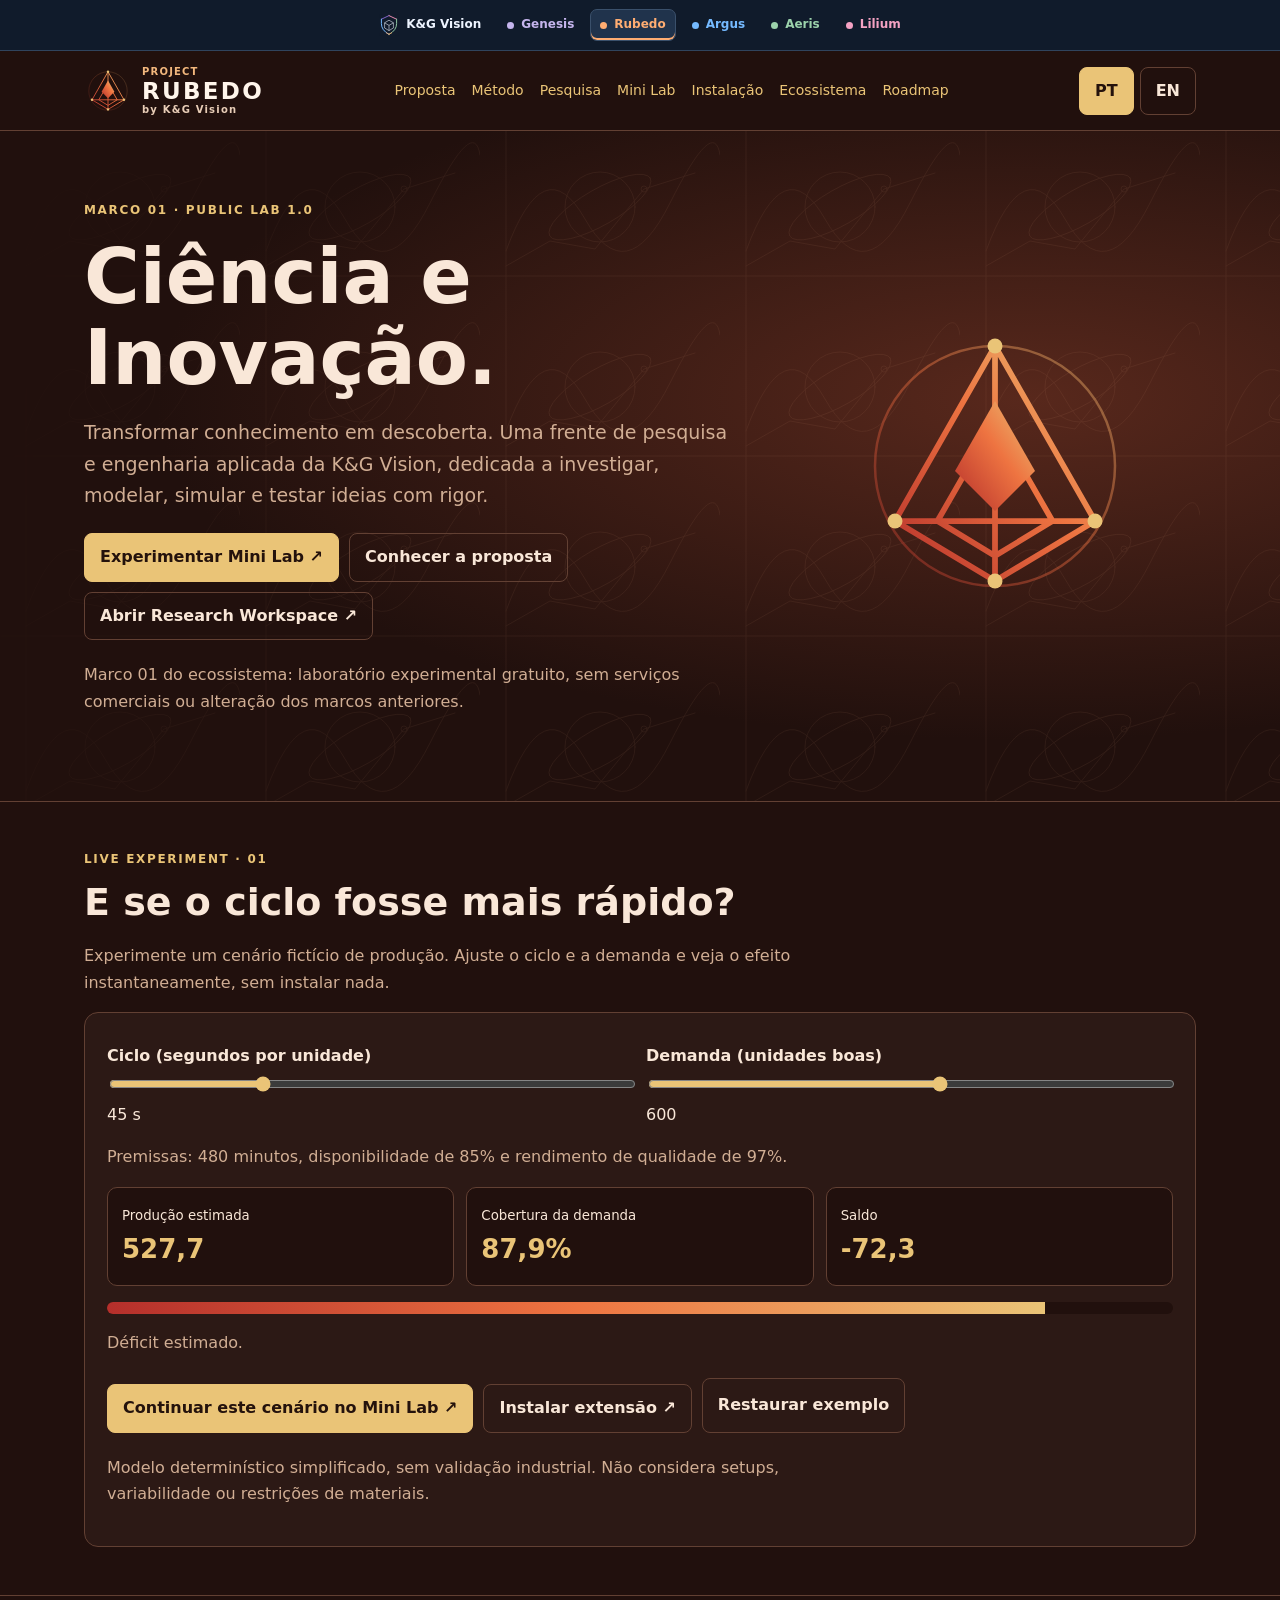
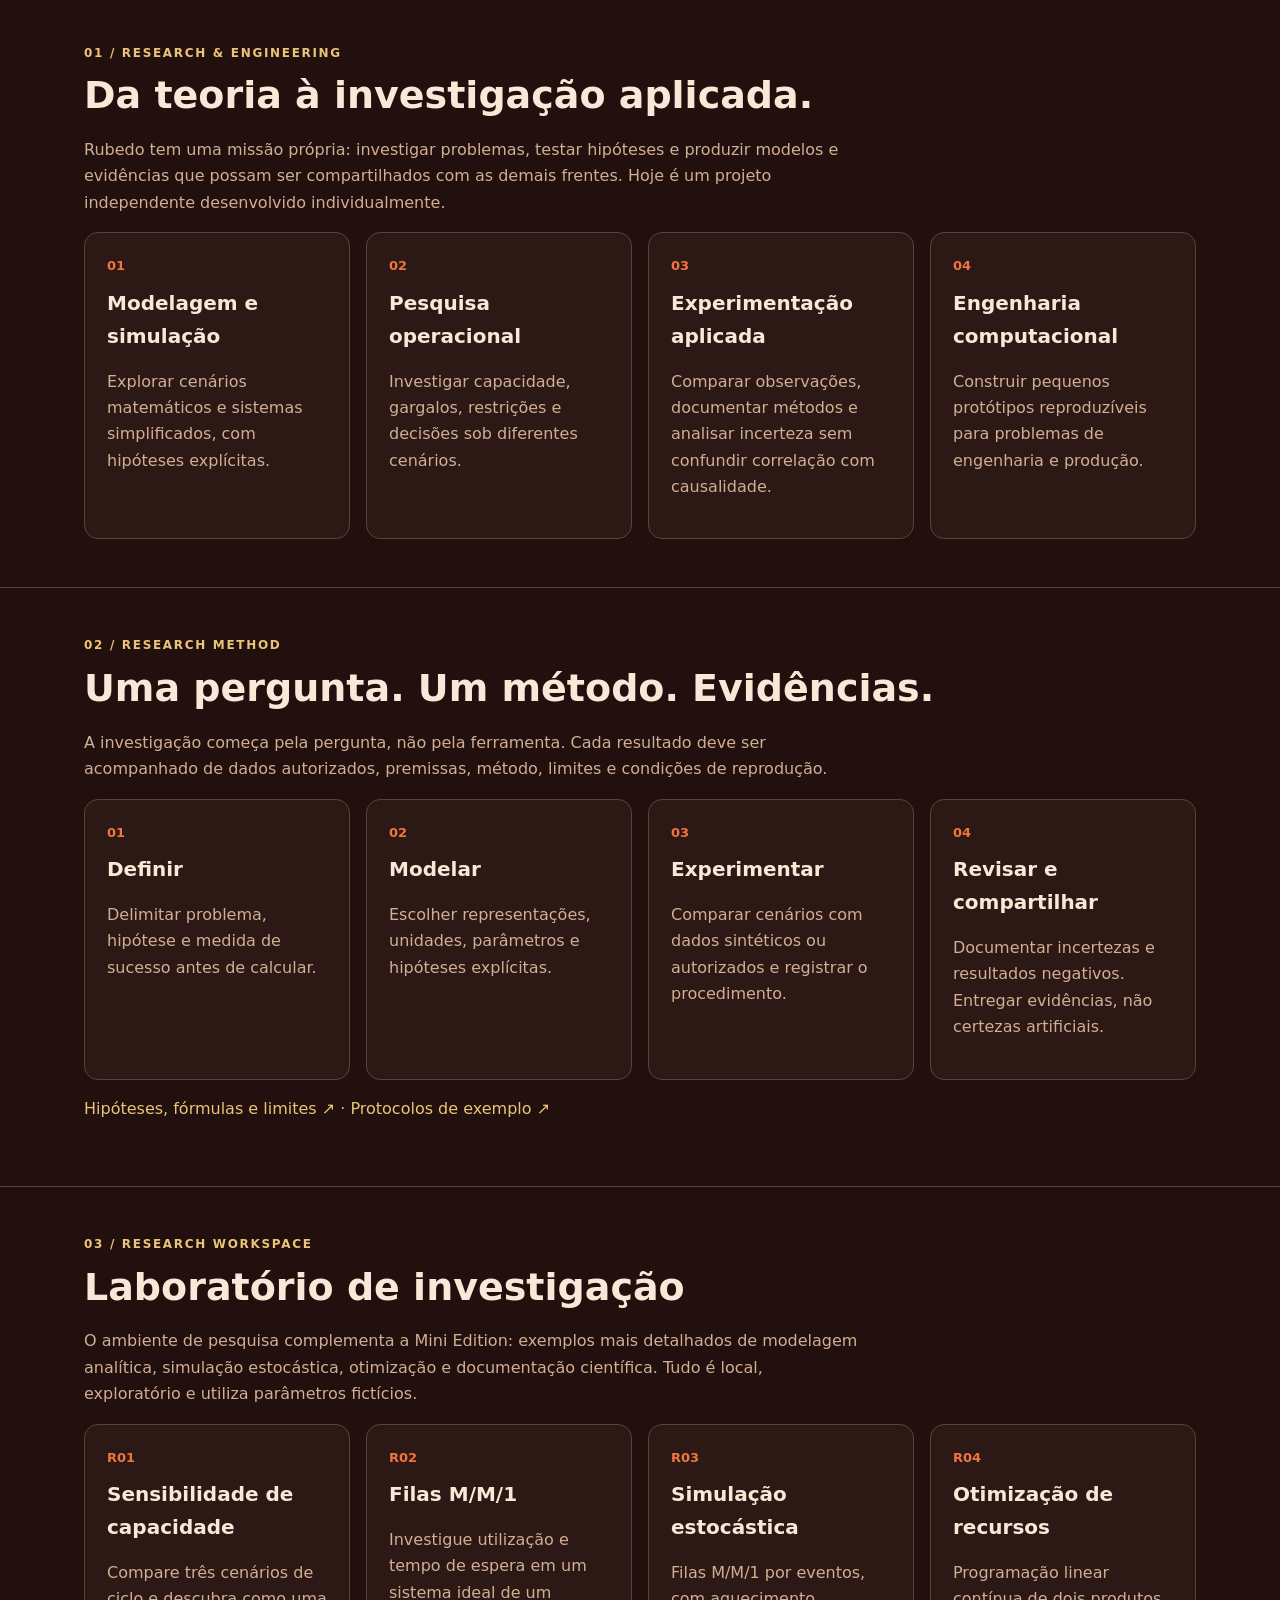
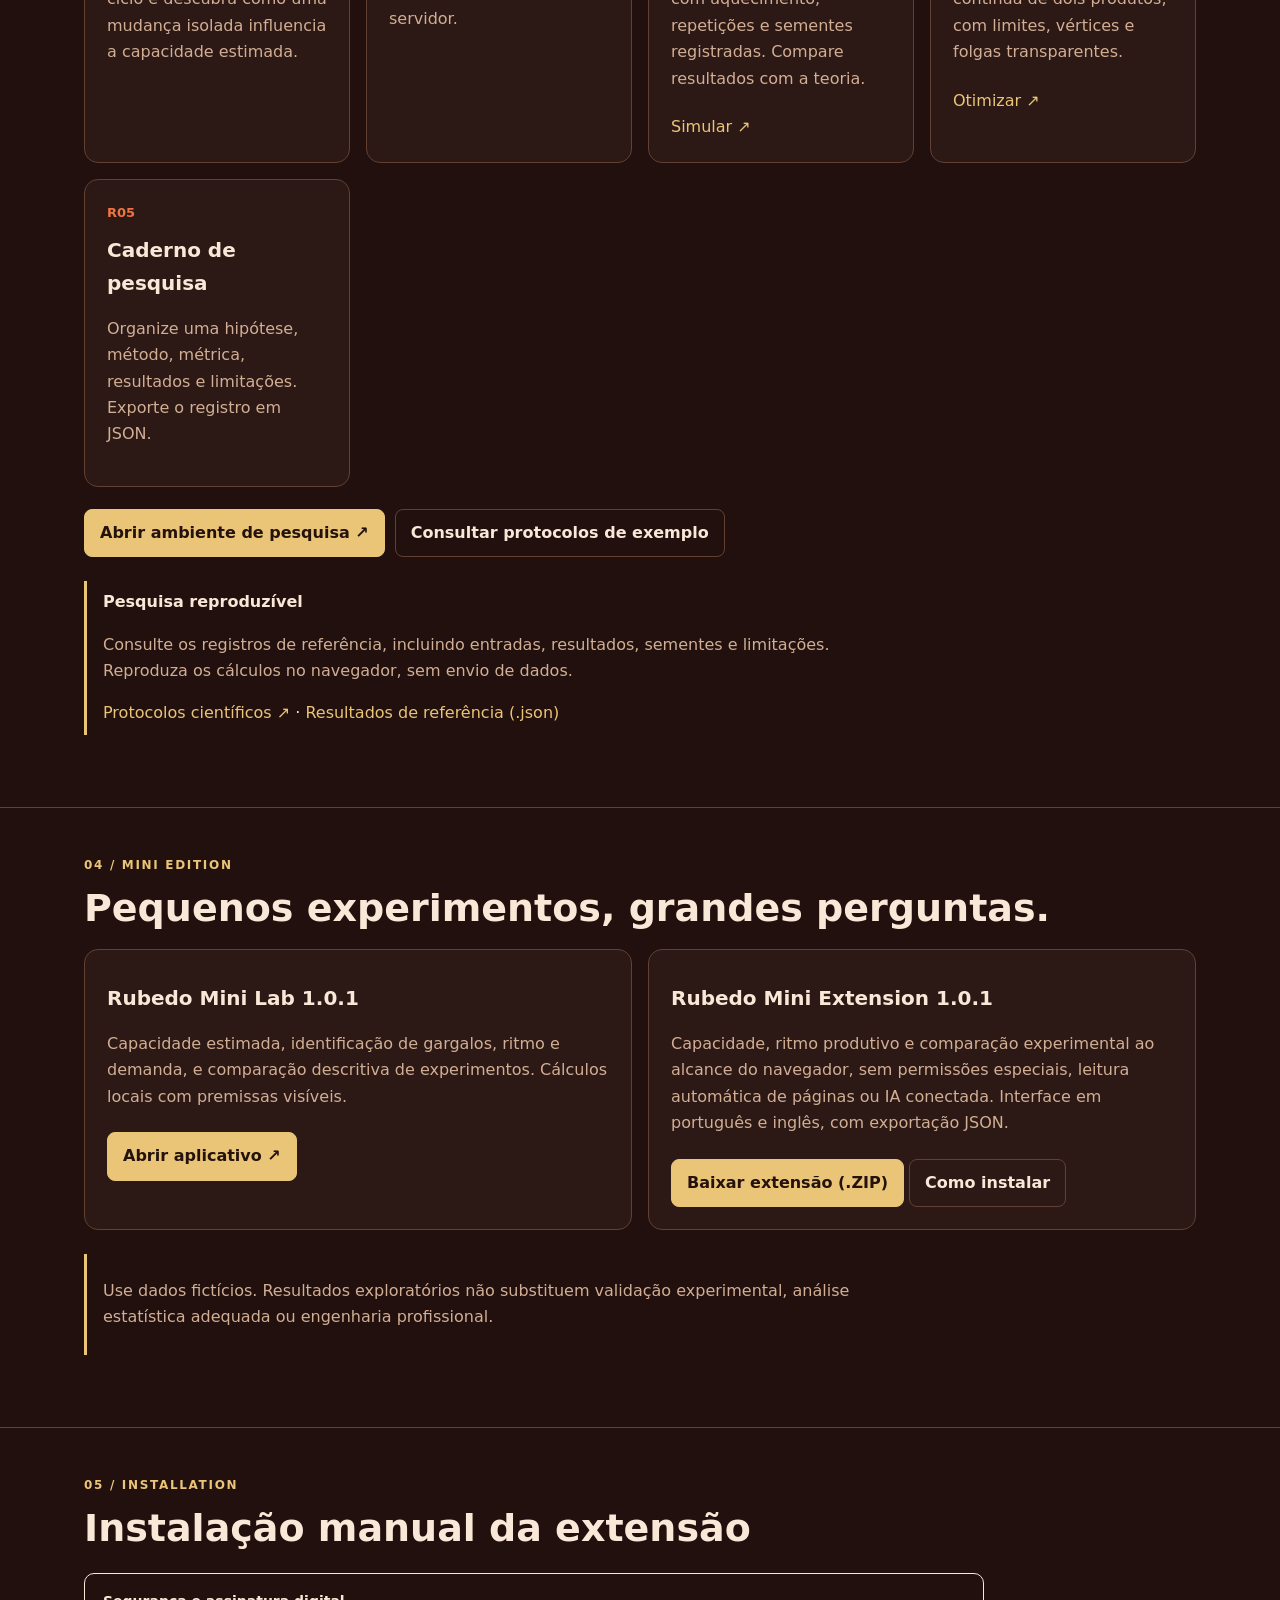
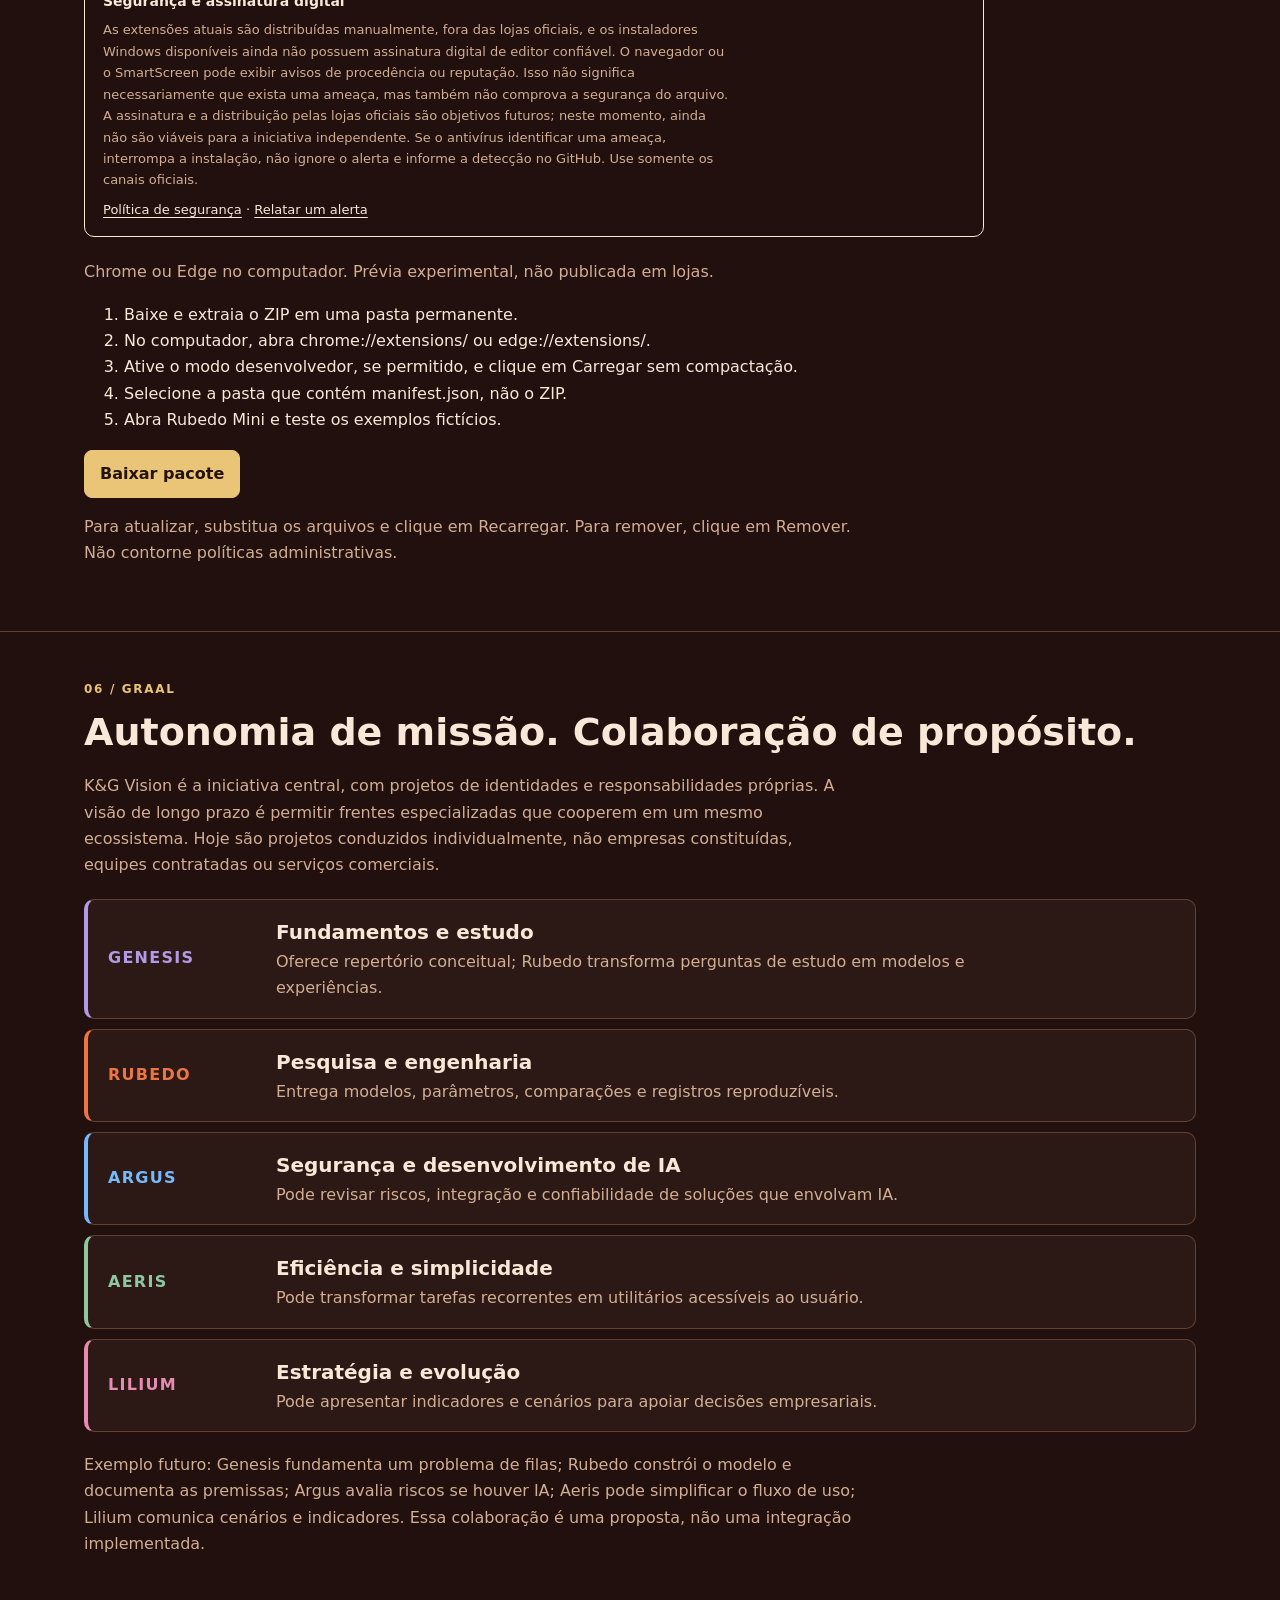
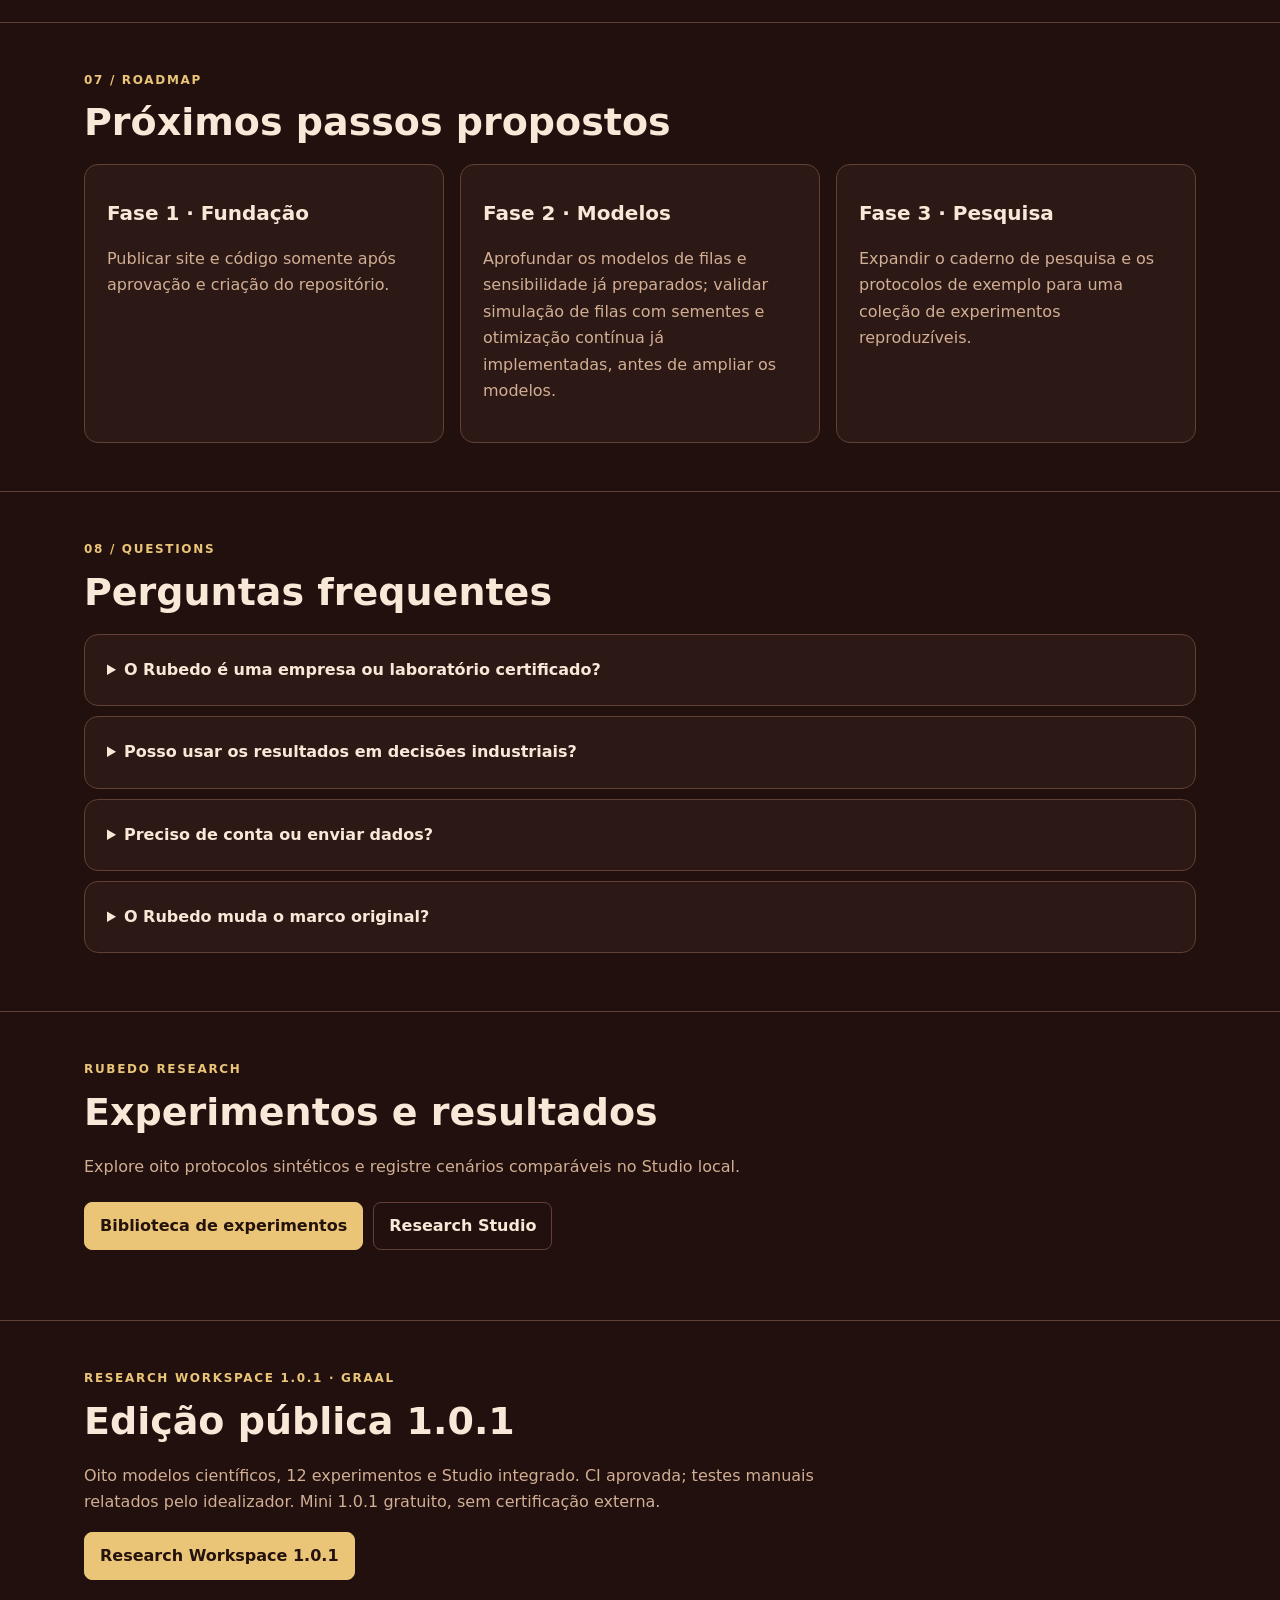
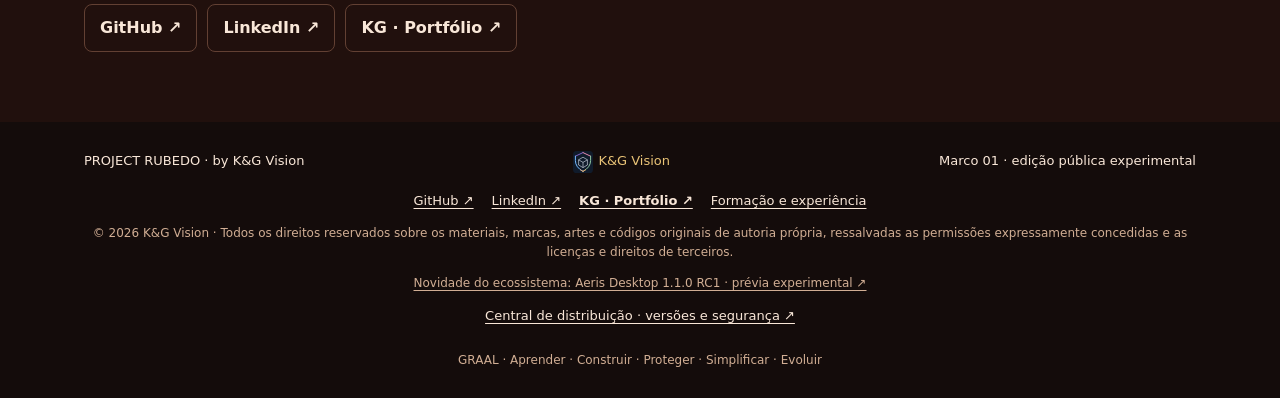
==== commit 521bfe09: "release: record maintainer approval and stage Rubedo 1.0.1 publication" ====
--- a/index.html
+++ b/index.html
@@ -1,6 +1,6 @@
 <!DOCTYPE html>
 
-<html lang="pt-BR"><head><meta charset="utf-8"/><meta content="width=device-width,initial-scale=1" name="viewport"/><meta content="Rubedo — iniciativa independente de pesquisa aplicada, simulação e inovação tecnológica." name="description"/><meta content="#21100D" name="theme-color"/><title>Project Rubedo — Ciência e Inovação | K&amp;G Vision</title><link href="assets/rubedo-symbol.svg" rel="icon" type="image/svg+xml"/><link href="assets/site.css" rel="stylesheet"/><style id="kg-graal-navigation-v2">
+<html lang="pt-BR"><head><meta http-equiv="Content-Security-Policy" content="default-src 'self'; script-src 'self'; style-src 'self' 'unsafe-inline'; img-src 'self' data:; connect-src 'none'; object-src 'none'; base-uri 'none'; form-action 'none'; frame-src 'none'; font-src 'self'"><meta name="referrer" content="no-referrer"><meta charset="utf-8"/><meta content="width=device-width,initial-scale=1" name="viewport"/><meta content="Rubedo — iniciativa independente de pesquisa aplicada, simulação e inovação tecnológica." name="description"/><meta content="#21100D" name="theme-color"/><title>Project Rubedo — Ciência e Inovação | K&amp;G Vision</title><link href="assets/rubedo-symbol.svg" rel="icon" type="image/svg+xml"/><link href="assets/site.css" rel="stylesheet"/><style id="kg-graal-navigation-v2">
 nav.kg-graal-bar{box-sizing:border-box!important;display:block!important;width:100%!important;max-width:none!important;margin:0!important;padding:0!important;background:#101B2B!important;color:#EDF4FF!important;border:0!important;border-bottom:1px solid #30445D!important;border-radius:0!important;overflow-x:auto!important;overflow-y:hidden!important;white-space:nowrap!important;scrollbar-width:thin;position:static!important;font:12px/1.3 system-ui,-apple-system,BlinkMacSystemFont,"Segoe UI",sans-serif!important}
 nav.kg-graal-bar .kg-graal-inner{box-sizing:border-box!important;display:flex!important;align-items:center!important;justify-content:center!important;gap:6px!important;width:max-content!important;min-width:100%!important;max-width:none!important;margin:0 auto!important;padding:6px 20px!important}
 nav.kg-graal-bar a{box-sizing:border-box!important;display:inline-flex!important;align-items:center!important;gap:7px!important;flex:none!important;white-space:nowrap!important;font:650 12px/1.3 system-ui,-apple-system,BlinkMacSystemFont,"Segoe UI",sans-serif!important;text-decoration:none!important;color:var(--graal-accent)!important;-webkit-text-fill-color:var(--graal-accent)!important;opacity:1!important;background:transparent!important;border:1px solid transparent!important;border-radius:7px!important;margin:0!important;padding:7px 9px!important;box-shadow:none!important}
@@ -22,4 +22,4 @@
 }
 </style>
 <!-- kg-distribution-notice-v1 -->
-</head><body><a class="skip" href="#main">Ir para conteúdo</a><nav class="kg-graal-bar" aria-label="K&amp;G Vision ecosystem"><div class="kg-graal-inner"><a href="https://kgasil.github.io/" style="--graal-accent:#EDF4FF"><img class="kg-graal-shield" src="https://kgasil.github.io/assets/kg-symbol.svg" width="20" height="22" alt="">K&amp;G Vision</a><a href="https://kgasil.github.io/genesis/" style="--graal-accent:#C5B5ED"><i class="kg-graal-dot" aria-hidden="true"></i>Genesis</a><a href="https://kgasil.github.io/rubedo/" style="--graal-accent:#FFAD72" aria-current="page"><i class="kg-graal-dot" aria-hidden="true"></i>Rubedo</a><a href="https://kgasil.github.io/argus/" style="--graal-accent:#75BAFF"><i class="kg-graal-dot" aria-hidden="true"></i>Argus</a><a href="https://kgasil.github.io/aeris/" style="--graal-accent:#9BD2AB"><i class="kg-graal-dot" aria-hidden="true"></i>Aeris</a><a href="https://kgasil.github.io/lilium/" style="--graal-accent:#F4A2C3"><i class="kg-graal-dot" aria-hidden="true"></i>Lilium</a></div></nav><header class="header"><div class="wrap"><a class="brand" href="index.html"><img alt="" src="assets/rubedo-symbol.svg"/><span><small>PROJECT</small><strong>RUBEDO</strong><small>by K&amp;G Vision</small></span></a><nav class="local"><a data-en="Purpose" data-pt="Proposta" href="#proposta">Proposta</a><a data-en="Method" data-pt="Método" href="#metodo">Método</a><a data-en="Research" data-pt="Pesquisa" href="#pesquisa">Pesquisa</a><a data-en="Mini Lab" data-pt="Mini Lab" href="#lab">Mini Lab</a><a data-en="Install" data-pt="Instalação" href="#instalar">Instalação</a><a data-en="Ecosystem" data-pt="Ecossistema" href="#ecossistema">Ecossistema</a><a data-en="Roadmap" data-pt="Roadmap" href="#roadmap">Roadmap</a></nav><div class="language"><button aria-pressed="true" id="pt">PT</button><button aria-pressed="false" id="en">EN</button></div></div></header><main id="main"><section class="hero"><div class="wrap"><div><div class="eyebrow" data-en="MILESTONE 01 · PUBLIC LAB 1.0" data-pt="MARCO 01 · PUBLIC LAB 1.0">MARCO 01 · PUBLIC LAB 1.0</div><h1 data-en="Science &amp; Innovation." data-pt="Ciência e Inovação.">Ciência e Inovação.</h1><p class="lead" data-en="Turning knowledge into discovery. An applied research and engineering initiative within K&amp;G Vision, dedicated to investigating, modeling, simulating and testing ideas rigorously." data-pt="Transformar conhecimento em descoberta. Uma frente de pesquisa e engenharia aplicada da K&amp;G Vision, dedicada a investigar, modelar, simular e testar ideias com rigor.">Transformar conhecimento em descoberta. Uma frente de pesquisa e engenharia aplicada da K&amp;G Vision, dedicada a investigar, modelar, simular e testar ideias com rigor.</p><div class="actions"><a class="btn primary" data-en="Try Mini Lab ↗" data-pt="Experimentar Mini Lab ↗" href="mini/index.html">Experimentar Mini Lab ↗</a><a class="btn" data-en="Explore the proposal" data-pt="Conhecer a proposta" href="#proposta">Conhecer a proposta</a><a class="btn" data-en="Open Research Workspace ↗" data-pt="Abrir Research Workspace ↗" href="research/index.html">Abrir Research Workspace ↗</a></div><p data-en="Ecosystem milestone 01: free experimental laboratory, no commercial services or change to earlier milestones." data-pt="Marco 01 do ecossistema: laboratório experimental gratuito, sem serviços comerciais ou alteração dos marcos anteriores.">Marco 01 do ecossistema: laboratório experimental gratuito, sem serviços comerciais ou alteração dos marcos anteriores.</p></div><img alt="Símbolo geométrico Rubedo" src="assets/rubedo-symbol.svg"/></div></section><section class="section" id="experimente"><div class="wrap"><div class="eyebrow">LIVE EXPERIMENT · 01</div><h2 data-pt="E se o ciclo fosse mais rápido?" data-en="What if the cycle were faster?">E se o ciclo fosse mais rápido?</h2><p data-pt="Experimente um cenário fictício de produção. Ajuste o ciclo e a demanda e veja o efeito instantaneamente, sem instalar nada." data-en="Try a synthetic production scenario. Adjust cycle time and demand to see the effect instantly, without installing anything.">Experimente um cenário fictício de produção. Ajuste o ciclo e a demanda e veja o efeito instantaneamente, sem instalar nada.</p><div class="card"><div class="fields"><div><label for="demo-cycle" data-pt="Ciclo (segundos por unidade)" data-en="Cycle (seconds per unit)">Ciclo (segundos por unidade)</label><input id="demo-cycle" type="range" min="15" max="120" step="5" value="45"><output id="demo-cycle-value">45 s</output></div><div><label for="demo-demand" data-pt="Demanda (unidades boas)" data-en="Demand (good units)">Demanda (unidades boas)</label><input id="demo-demand" type="range" min="100" max="1000" step="25" value="600"><output id="demo-demand-value">600</output></div></div><p data-pt="Premissas: 480 minutos, disponibilidade de 85% e rendimento de qualidade de 97%." data-en="Assumptions: 480 minutes, 85% availability and 97% good yield.">Premissas: 480 minutos, disponibilidade de 85% e rendimento de qualidade de 97%.</p><div class="demo-results" aria-live="polite"><div><small data-pt="Produção estimada" data-en="Estimated output">Produção estimada</small><strong id="demo-good">—</strong></div><div><small data-pt="Cobertura da demanda" data-en="Demand coverage">Cobertura da demanda</small><strong id="demo-coverage">—</strong></div><div><small data-pt="Saldo" data-en="Gap">Saldo</small><strong id="demo-gap">—</strong></div></div><div class="demo-track" role="progressbar" aria-label="Demand coverage" aria-valuemin="0" aria-valuemax="100" id="demo-track"><div id="demo-fill"></div></div><p id="demo-status" role="status"></p><div class="actions"><a class="btn primary" id="demo-open" href="mini/index.html#mode=takt&amp;cycle=45&amp;demand=600&amp;lang=pt" data-pt="Continuar este cenário no Mini Lab ↗" data-en="Continue this scenario in Mini Lab ↗">Continuar este cenário no Mini Lab ↗</a><a class="btn" href="#instalar" data-pt="Instalar extensão ↗" data-en="Install extension ↗">Instalar extensão ↗</a><button id="demo-reset" data-pt="Restaurar exemplo" data-en="Reset example">Restaurar exemplo</button></div><p data-pt="Modelo determinístico simplificado, sem validação industrial. Não considera setups, variabilidade ou restrições de materiais." data-en="Simplified deterministic model without industrial validation. Excludes setups, variability and material constraints.">Modelo determinístico simplificado, sem validação industrial. Não considera setups, variabilidade ou restrições de materiais.</p></div></div></section><section class="section" id="proposta"><div class="wrap"><div class="eyebrow">01 / RESEARCH &amp; ENGINEERING</div><h2 data-en="From theory to applied investigation." data-pt="Da teoria à investigação aplicada.">Da teoria à investigação aplicada.</h2><p data-en="Rubedo has its own mission: investigate problems, test hypotheses and produce models and evidence to share with other initiatives. Today it is an independently developed individual project." data-pt="Rubedo tem uma missão própria: investigar problemas, testar hipóteses e produzir modelos e evidências que possam ser compartilhados com as demais frentes. Hoje é um projeto independente desenvolvido individualmente.">Rubedo tem uma missão própria: investigar problemas, testar hipóteses e produzir modelos e evidências que possam ser compartilhados com as demais frentes. Hoje é um projeto independente desenvolvido individualmente.</p><div class="cards"><article class="card"><div class="num">01</div><h3 data-en="Modeling and simulation" data-pt="Modelagem e simulação">Modelagem e simulação</h3><p data-en="Explore mathematical scenarios and simplified systems with explicit assumptions." data-pt="Explorar cenários matemáticos e sistemas simplificados, com hipóteses explícitas.">Explorar cenários matemáticos e sistemas simplificados, com hipóteses explícitas.</p></article><article class="card"><div class="num">02</div><h3 data-en="Operations research" data-pt="Pesquisa operacional">Pesquisa operacional</h3><p data-en="Explore capacity, bottlenecks, constraints and decisions across scenarios." data-pt="Investigar capacidade, gargalos, restrições e decisões sob diferentes cenários.">Investigar capacidade, gargalos, restrições e decisões sob diferentes cenários.</p></article><article class="card"><div class="num">03</div><h3 data-en="Applied experimentation" data-pt="Experimentação aplicada">Experimentação aplicada</h3><p data-en="Compare observations, document methods and analyze uncertainty without confusing correlation with causation." data-pt="Comparar observações, documentar métodos e analisar incerteza sem confundir correlação com causalidade.">Comparar observações, documentar métodos e analisar incerteza sem confundir correlação com causalidade.</p></article><article class="card"><div class="num">04</div><h3 data-en="Computational engineering" data-pt="Engenharia computacional">Engenharia computacional</h3><p data-en="Build small reproducible prototypes for engineering and production problems." data-pt="Construir pequenos protótipos reproduzíveis para problemas de engenharia e produção.">Construir pequenos protótipos reproduzíveis para problemas de engenharia e produção.</p></article></div></div></section><section class="section" id="metodo"><div class="wrap"><div class="eyebrow">02 / RESEARCH METHOD</div><h2 data-en="One question. One method. Evidence." data-pt="Uma pergunta. Um método. Evidências.">Uma pergunta. Um método. Evidências.</h2><p data-en="Investigation begins with the question, not the tool. Every result should include authorized data, assumptions, method, limitations and reproduction conditions." data-pt="A investigação começa pela pergunta, não pela ferramenta. Cada resultado deve ser acompanhado de dados autorizados, premissas, método, limites e condições de reprodução.">A investigação começa pela pergunta, não pela ferramenta. Cada resultado deve ser acompanhado de dados autorizados, premissas, método, limites e condições de reprodução.</p><div class="cards"><article class="card"><div class="num">01</div><h3 data-en="Define" data-pt="Definir">Definir</h3><p data-en="Define the problem, hypothesis and success measure before calculation." data-pt="Delimitar problema, hipótese e medida de sucesso antes de calcular.">Delimitar problema, hipótese e medida de sucesso antes de calcular.</p></article><article class="card"><div class="num">02</div><h3 data-en="Model" data-pt="Modelar">Modelar</h3><p data-en="Choose representations, units, parameters and explicit assumptions." data-pt="Escolher representações, unidades, parâmetros e hipóteses explícitas.">Escolher representações, unidades, parâmetros e hipóteses explícitas.</p></article><article class="card"><div class="num">03</div><h3 data-en="Experiment" data-pt="Experimentar">Experimentar</h3><p data-en="Compare scenarios using synthetic or authorized data and record the procedure." data-pt="Comparar cenários com dados sintéticos ou autorizados e registrar o procedimento.">Comparar cenários com dados sintéticos ou autorizados e registrar o procedimento.</p></article><article class="card"><div class="num">04</div><h3 data-en="Review and share" data-pt="Revisar e compartilhar">Revisar e compartilhar</h3><p data-en="Document uncertainty and negative results. Deliver evidence, not artificial certainty." data-pt="Documentar incertezas e resultados negativos. Entregar evidências, não certezas artificiais.">Documentar incertezas e resultados negativos. Entregar evidências, não certezas artificiais.</p></article></div><p><a data-en="Assumptions, formulas and limitations ↗" data-pt="Hipóteses, fórmulas e limites ↗" href="docs/modelos.md">Hipóteses, fórmulas e limites ↗</a> · <a data-en="Example protocols ↗" data-pt="Protocolos de exemplo ↗" href="docs/experimentos.md">Protocolos de exemplo ↗</a></p></div></section><section class="section" id="pesquisa"><div class="wrap"><div class="eyebrow">03 / RESEARCH WORKSPACE</div><h2 data-en="Research workspace" data-pt="Laboratório de investigação">Laboratório de investigação</h2><p data-en="The research workspace complements the Mini Edition with more detailed analytical models and scientific documentation. Everything runs locally with synthetic parameters." data-pt="O ambiente de pesquisa complementa a Mini Edition: exemplos mais detalhados de modelagem analítica, simulação estocástica, otimização e documentação científica. Tudo é local, exploratório e utiliza parâmetros fictícios.">O ambiente de pesquisa complementa a Mini Edition: exemplos mais detalhados de modelagem analítica, simulação estocástica, otimização e documentação científica. Tudo é local, exploratório e utiliza parâmetros fictícios.</p><div class="cards"><article class="card"><div class="num">R01</div><h3 data-en="Capacity sensitivity" data-pt="Sensibilidade de capacidade">Sensibilidade de capacidade</h3><p data-en="Compare three cycle-time scenarios and explore the effect of one isolated change on estimated capacity." data-pt="Compare três cenários de ciclo e descubra como uma mudança isolada influencia a capacidade estimada.">Compare três cenários de ciclo e descubra como uma mudança isolada influencia a capacidade estimada.</p></article><article class="card"><div class="num">R02</div><h3 data-en="M/M/1 queues" data-pt="Filas M/M/1">Filas M/M/1</h3><p data-en="Explore utilization and waiting times in an ideal one-server system." data-pt="Investigue utilização e tempo de espera em um sistema ideal de um servidor.">Investigue utilização e tempo de espera em um sistema ideal de um servidor.</p></article><article class="card"><div class="num">R03</div><h3 data-en="Stochastic simulation" data-pt="Simulação estocástica">Simulação estocástica</h3><p data-en="Event-based M/M/1 queues with warmup, replications and recorded seeds. Compare results to theory." data-pt="Filas M/M/1 por eventos, com aquecimento, repetições e sementes registradas. Compare resultados com a teoria.">Filas M/M/1 por eventos, com aquecimento, repetições e sementes registradas. Compare resultados com a teoria.</p><a data-en="Simulate ↗" data-pt="Simular ↗" href="research/index.html#simulacao">Simular ↗</a></article><article class="card"><div class="num">R04</div><h3 data-en="Resource optimization" data-pt="Otimização de recursos">Otimização de recursos</h3><p data-en="Continuous two-product linear programming with transparent limits, vertices and slack." data-pt="Programação linear contínua de dois produtos, com limites, vértices e folgas transparentes.">Programação linear contínua de dois produtos, com limites, vértices e folgas transparentes.</p><a data-en="Optimize ↗" data-pt="Otimizar ↗" href="research/index.html#otimizacao">Otimizar ↗</a></article><article class="card"><div class="num">R05</div><h3 data-en="Research notebook" data-pt="Caderno de pesquisa">Caderno de pesquisa</h3><p data-en="Record a hypothesis, method, metric, results and limitations. Export a JSON record." data-pt="Organize uma hipótese, método, métrica, resultados e limitações. Exporte o registro em JSON.">Organize uma hipótese, método, métrica, resultados e limitações. Exporte o registro em JSON.</p></article></div><div class="actions"><a class="btn primary" data-en="Open research workspace ↗" data-pt="Abrir ambiente de pesquisa ↗" href="research/index.html">Abrir ambiente de pesquisa ↗</a><a class="btn" data-en="View example protocols" data-pt="Consultar protocolos de exemplo" href="docs/experimentos.md">Consultar protocolos de exemplo</a></div><div class="notice"><strong data-en="Reproducible research" data-pt="Pesquisa reproduzível">Pesquisa reproduzível</strong><p data-en="Explore reference records including inputs, results, seeds and limitations. Reproduce calculations in the browser without transmitting data." data-pt="Consulte os registros de referência, incluindo entradas, resultados, sementes e limitações. Reproduza os cálculos no navegador, sem envio de dados.">Consulte os registros de referência, incluindo entradas, resultados, sementes e limitações. Reproduza os cálculos no navegador, sem envio de dados.</p><a data-en="Research protocols ↗" data-pt="Protocolos científicos ↗" href="docs/experimentos.md">Protocolos científicos ↗</a> · <a data-en="Reference results (.json)" data-pt="Resultados de referência (.json)" href="examples/reference-results.json">Resultados de referência (.json)</a></div></div></section><section class="section" id="lab"><div class="wrap"><div class="eyebrow">04 / MINI EDITION</div><h2 data-en="Small experiments, big questions." data-pt="Pequenos experimentos, grandes perguntas.">Pequenos experimentos, grandes perguntas.</h2><div class="cards"><article class="card"><h3>Rubedo Mini Lab 1.0.0</h3><p data-en="Estimated capacity, bottleneck identification and descriptive experiment comparisons. Local calculations with explicit assumptions." data-pt="Capacidade estimada, identificação de gargalos, ritmo e demanda, e comparação descritiva de experimentos. Cálculos locais com premissas visíveis.">Capacidade estimada, identificação de gargalos, ritmo e demanda, e comparação descritiva de experimentos. Cálculos locais com premissas visíveis.</p><a class="btn primary" data-en="Open application ↗" data-pt="Abrir aplicativo ↗" href="mini/index.html">Abrir aplicativo ↗</a></article><article class="card"><h3>Rubedo Mini Extension 1.0.0</h3><p data-en="Capacity and experiment comparison in your browser, without special permissions, automatic page access or connected AI. Portuguese and English interface, with JSON export." data-pt="Capacidade, ritmo produtivo e comparação experimental ao alcance do navegador, sem permissões especiais, leitura automática de páginas ou IA conectada. Interface em português e inglês, com exportação JSON.">Capacidade, ritmo produtivo e comparação experimental ao alcance do navegador, sem permissões especiais, leitura automática de páginas ou IA conectada. Interface em português e inglês, com exportação JSON.</p><a class="btn primary" data-en="Download extension (.ZIP)" data-pt="Baixar extensão (.ZIP)" href="downloads/Rubedo-Mini-v1.0.0-install.zip">Baixar extensão (.ZIP)</a> <a class="btn" data-en="How to install" data-pt="Como instalar" href="#instalar">Como instalar</a></article></div><div class="notice"><p data-en="Use synthetic data. Exploratory results do not replace experimental validation, appropriate statistical analysis or professional engineering." data-pt="Use dados fictícios. Resultados exploratórios não substituem validação experimental, análise estatística adequada ou engenharia profissional.">Use dados fictícios. Resultados exploratórios não substituem validação experimental, análise estatística adequada ou engenharia profissional.</p></div></div></section><section class="section" id="instalar"><div class="wrap"><div class="eyebrow">05 / INSTALLATION</div><h2 data-en="Manual extension installation" data-pt="Instalação manual da extensão">Instalação manual da extensão</h2><aside class="kg-distribution-notice" role="note" style="margin:22px 0;padding:16px 18px;border:1px solid currentColor;border-radius:10px;font-size:13px;line-height:1.65;max-width:900px;overflow-wrap:anywhere"><strong style="display:block;margin-bottom:6px;font-size:14px" data-pt="Segurança e assinatura digital" data-en="Security and digital signing">Segurança e assinatura digital</strong><p style="margin:0 0 8px" data-pt="As extensões atuais são distribuídas manualmente, fora das lojas oficiais, e os instaladores Windows disponíveis ainda não possuem assinatura digital de editor confiável. O navegador ou o SmartScreen pode exibir avisos de procedência ou reputação. Isso não significa necessariamente que exista uma ameaça, mas também não comprova a segurança do arquivo. A assinatura e a distribuição pelas lojas oficiais são objetivos futuros; neste momento, ainda não são viáveis para a iniciativa independente. Se o antivírus identificar uma ameaça, interrompa a instalação, não ignore o alerta e informe a detecção no GitHub. Use somente os canais oficiais." data-en="Current extensions are distributed manually outside official stores, and available Windows installers do not yet have a trusted publisher digital signature. The browser or SmartScreen may show origin or reputation warnings. This does not necessarily indicate a threat, but it does not establish file safety either. Signing and official store distribution are future goals and are not currently feasible for this independent initiative. If antivirus software detects a threat, stop installation, do not bypass the warning, and report the detection on GitHub. Use official channels only.">As extensões atuais são distribuídas manualmente, fora das lojas oficiais, e os instaladores Windows disponíveis ainda não possuem assinatura digital de editor confiável. O navegador ou o SmartScreen pode exibir avisos de procedência ou reputação. Isso não significa necessariamente que exista uma ameaça, mas também não comprova a segurança do arquivo. A assinatura e a distribuição pelas lojas oficiais são objetivos futuros; neste momento, ainda não são viáveis para a iniciativa independente. Se o antivírus identificar uma ameaça, interrompa a instalação, não ignore o alerta e informe a detecção no GitHub. Use somente os canais oficiais.</p><a href="https://github.com/Kgasil/rubedo/blob/main/SECURITY.md" style="color:inherit;text-decoration:underline;text-underline-offset:3px" data-pt="Política de segurança" data-en="Security policy">Política de segurança</a> · <a href="https://github.com/Kgasil/rubedo/issues" style="color:inherit;text-decoration:underline;text-underline-offset:3px" data-pt="Relatar um alerta" data-en="Report a warning">Relatar um alerta</a></aside><p data-en="Desktop Chrome or Edge. Experimental preview, not published in stores." data-pt="Chrome ou Edge no computador. Prévia experimental, não publicada em lojas.">Chrome ou Edge no computador. Prévia experimental, não publicada em lojas.</p><ol><li data-en="Download and extract the ZIP into a permanent folder." data-pt="Baixe e extraia o ZIP em uma pasta permanente.">Baixe e extraia o ZIP em uma pasta permanente.</li><li data-en="On a desktop, open chrome://extensions/ or edge://extensions/." data-pt="No computador, abra chrome://extensions/ ou edge://extensions/.">No computador, abra chrome://extensions/ ou edge://extensions/.</li><li data-en="Enable Developer mode if permitted and choose Load unpacked." data-pt="Ative o modo desenvolvedor, se permitido, e clique em Carregar sem compactação.">Ative o modo desenvolvedor, se permitido, e clique em Carregar sem compactação.</li><li data-en="Select the folder containing manifest.json, not the ZIP." data-pt="Selecione a pasta que contém manifest.json, não o ZIP.">Selecione a pasta que contém manifest.json, não o ZIP.</li><li data-en="Open Rubedo Mini and test the synthetic examples." data-pt="Abra Rubedo Mini e teste os exemplos fictícios.">Abra Rubedo Mini e teste os exemplos fictícios.</li></ol><a class="btn primary" data-en="Download package" data-pt="Baixar pacote" href="downloads/Rubedo-Mini-v1.0.0-install.zip">Baixar pacote</a><p data-en="To update, replace files and click Reload. To uninstall, click Remove. Do not bypass administrative policies." data-pt="Para atualizar, substitua os arquivos e clique em Recarregar. Para remover, clique em Remover. Não contorne políticas administrativas.">Para atualizar, substitua os arquivos e clique em Recarregar. Para remover, clique em Remover. Não contorne políticas administrativas.</p></div></section><section class="section" id="ecossistema"><div class="wrap"><div class="eyebrow">06 / GRAAL</div><h2 data-en="Independent missions. Shared purpose." data-pt="Autonomia de missão. Colaboração de propósito.">Autonomia de missão. Colaboração de propósito.</h2><p data-en="K&amp;G Vision is the central initiative, with projects that have distinct identities and responsibilities. The long-term vision is to enable specialized initiatives to cooperate within one ecosystem. Today these are individually developed projects, not incorporated companies, hired teams or commercial services." data-pt="K&amp;G Vision é a iniciativa central, com projetos de identidades e responsabilidades próprias. A visão de longo prazo é permitir frentes especializadas que cooperem em um mesmo ecossistema. Hoje são projetos conduzidos individualmente, não empresas constituídas, equipes contratadas ou serviços comerciais.">K&amp;G Vision é a iniciativa central, com projetos de identidades e responsabilidades próprias. A visão de longo prazo é permitir frentes especializadas que cooperem em um mesmo ecossistema. Hoje são projetos conduzidos individualmente, não empresas constituídas, equipes contratadas ou serviços comerciais.</p><div class="ecosystem-rows"><article class="eco-row" style="--project:#B29BE6"><strong>GENESIS</strong><div><h3 data-en="Foundations and self-study" data-pt="Fundamentos e estudo">Fundamentos e estudo</h3><p data-en="Provides conceptual foundations; Rubedo turns study questions into models and experiments." data-pt="Oferece repertório conceitual; Rubedo transforma perguntas de estudo em modelos e experiências.">Oferece repertório conceitual; Rubedo transforma perguntas de estudo em modelos e experiências.</p></div></article><article class="eco-row" style="--project:#EE7441"><strong>RUBEDO</strong><div><h3 data-en="Research and engineering" data-pt="Pesquisa e engenharia">Pesquisa e engenharia</h3><p data-en="Delivers models, parameters, comparisons and reproducible records." data-pt="Entrega modelos, parâmetros, comparações e registros reproduzíveis.">Entrega modelos, parâmetros, comparações e registros reproduzíveis.</p></div></article><article class="eco-row" style="--project:#75BAFF"><strong>ARGUS</strong><div><h3 data-en="AI security and development" data-pt="Segurança e desenvolvimento de IA">Segurança e desenvolvimento de IA</h3><p data-en="Can review risks, integration and reliability of AI-related solutions." data-pt="Pode revisar riscos, integração e confiabilidade de soluções que envolvam IA.">Pode revisar riscos, integração e confiabilidade de soluções que envolvam IA.</p></div></article><article class="eco-row" style="--project:#8FC7A3"><strong>AERIS</strong><div><h3 data-en="Efficiency and simplicity" data-pt="Eficiência e simplicidade">Eficiência e simplicidade</h3><p data-en="Can turn recurring tasks into accessible utilities." data-pt="Pode transformar tarefas recorrentes em utilitários acessíveis ao usuário.">Pode transformar tarefas recorrentes em utilitários acessíveis ao usuário.</p></div></article><article class="eco-row" style="--project:#E78CB1"><strong>LILIUM</strong><div><h3 data-en="Strategy and evolution" data-pt="Estratégia e evolução">Estratégia e evolução</h3><p data-en="Can present indicators and scenarios to support business decisions." data-pt="Pode apresentar indicadores e cenários para apoiar decisões empresariais.">Pode apresentar indicadores e cenários para apoiar decisões empresariais.</p></div></article></div><p data-en="Future example: Genesis establishes the foundations of a queue problem; Rubedo builds the model and documents assumptions; Argus reviews risks if AI is involved; Aeris can simplify usage; Lilium communicates scenarios and indicators. This collaboration is a proposal, not an implemented integration." data-pt="Exemplo futuro: Genesis fundamenta um problema de filas; Rubedo constrói o modelo e documenta as premissas; Argus avalia riscos se houver IA; Aeris pode simplificar o fluxo de uso; Lilium comunica cenários e indicadores. Essa colaboração é uma proposta, não uma integração implementada.">Exemplo futuro: Genesis fundamenta um problema de filas; Rubedo constrói o modelo e documenta as premissas; Argus avalia riscos se houver IA; Aeris pode simplificar o fluxo de uso; Lilium comunica cenários e indicadores. Essa colaboração é uma proposta, não uma integração implementada.</p></div></section><section class="section" id="roadmap"><div class="wrap"><div class="eyebrow">07 / ROADMAP</div><h2 data-en="Proposed next steps" data-pt="Próximos passos propostos">Próximos passos propostos</h2><div class="cards"><article class="card"><h3 data-en="Phase 1 · Foundation" data-pt="Fase 1 · Fundação">Fase 1 · Fundação</h3><p data-en="Publish website and source only after approval and repository creation." data-pt="Publicar site e código somente após aprovação e criação do repositório.">Publicar site e código somente após aprovação e criação do repositório.</p></article><article class="card"><h3 data-en="Phase 2 · Models" data-pt="Fase 2 · Modelos">Fase 2 · Modelos</h3><p data-en="Expand the prepared queue and sensitivity models; add discrete-event simulation and optimization after validation." data-pt="Aprofundar os modelos de filas e sensibilidade já preparados; validar simulação de filas com sementes e otimização contínua já implementadas, antes de ampliar os modelos.">Aprofundar os modelos de filas e sensibilidade já preparados; validar simulação de filas com sementes e otimização contínua já implementadas, antes de ampliar os modelos.</p></article><article class="card"><h3 data-en="Phase 3 · Research" data-pt="Fase 3 · Pesquisa">Fase 3 · Pesquisa</h3><p data-en="Expand the research notebook and example protocols into a collection of reproducible experiments." data-pt="Expandir o caderno de pesquisa e os protocolos de exemplo para uma coleção de experimentos reproduzíveis.">Expandir o caderno de pesquisa e os protocolos de exemplo para uma coleção de experimentos reproduzíveis.</p></article></div></div></section><section class="section" id="faq"><div class="wrap"><div class="eyebrow">08 / QUESTIONS</div><h2 data-en="Frequently asked questions" data-pt="Perguntas frequentes">Perguntas frequentes</h2><details class="card faq"><summary data-en="Is Rubedo a company or certified laboratory?" data-pt="O Rubedo é uma empresa ou laboratório certificado?">O Rubedo é uma empresa ou laboratório certificado?</summary><p data-en="No. It is an individually developed independent research and engineering proposal within K&amp;G Vision." data-pt="Não. É uma iniciativa independente de pesquisa e engenharia conduzida individualmente, vinculada à iniciativa K&amp;G Vision.">Não. É uma iniciativa independente de pesquisa e engenharia conduzida individualmente, vinculada à iniciativa K&amp;G Vision.</p></details><details class="card faq"><summary data-en="Can I use the results for industrial decisions?" data-pt="Posso usar os resultados em decisões industriais?">Posso usar os resultados em decisões industriais?</summary><p data-en="Models are exploratory demonstrations with simplified assumptions. Real decisions require appropriate data, validation and professional analysis." data-pt="Os modelos são demonstrações exploratórias com premissas simplificadas. Decisões reais exigem dados, validação e análise profissional adequadas.">Os modelos são demonstrações exploratórias com premissas simplificadas. Decisões reais exigem dados, validação e análise profissional adequadas.</p></details><details class="card faq"><summary data-en="Do I need an account or need to upload data?" data-pt="Preciso de conta ou enviar dados?">Preciso de conta ou enviar dados?</summary><p data-en="No. Calculations and the notebook run locally. Records are exported only by explicit action; use synthetic or authorized data." data-pt="Não. Os cálculos e o caderno rodam localmente. O registro só é exportado por ação explícita; use dados fictícios ou autorizados.">Não. Os cálculos e o caderno rodam localmente. O registro só é exportado por ação explícita; use dados fictícios ou autorizados.</p></details><details class="card faq"><summary data-en="Does Rubedo change the original milestone?" data-pt="O Rubedo muda o marco original?">O Rubedo muda o marco original?</summary><p data-en="No. It is an additional proposal; previous versions and deliverables remain unchanged." data-pt="Não. Integra o marco 01; as versões e entregas anteriores permanecem como estão.">Não. Integra o marco 01; as versões e entregas anteriores permanecem como estão.</p></details></div></section><section class="section" id="research-studio"><div class="wrap"><div class="eyebrow">RUBEDO RESEARCH</div><h2 data-pt="Experimentos e resultados" data-en="Experiments and results">Experimentos e resultados</h2><p data-pt="Explore oito protocolos sintéticos e registre cenários comparáveis no Studio local." data-en="Explore eight synthetic protocols and record comparable scenarios in the local Studio.">Explore oito protocolos sintéticos e registre cenários comparáveis no Studio local.</p><div class="actions"><a class="btn primary" href="research/index.html#biblioteca" data-pt="Biblioteca de experimentos" data-en="Experiment library">Biblioteca de experimentos</a><a class="btn" href="research/index.html#studio">Research Studio</a></div></div></section><section class="section" id="lancamento"><div class="wrap"><div class="eyebrow">RESEARCH WORKSPACE 1.0 · GRAAL</div><h2 data-pt="Edição pública 1.0" data-en="Public edition 1.0">Edição pública 1.0</h2><p data-pt="Oito modelos científicos, caderno, biblioteca e Studio. Aceitação manual relatada pelo idealizador; validação automatizada atual não confirmada. Mini chega à versão 1.0.0." data-en="Eight scientific models, notebook, library and Studio. Maintainer reported manual acceptance; current automated validation unconfirmed. Mini reaches 1.0.0.">Oito modelos científicos, caderno, biblioteca e Studio. Aceitação manual relatada pelo idealizador; validação automatizada atual não confirmada. Mini chega à versão 1.0.0.</p><a class="btn primary" href="research/index.html">Research Workspace 1.0</a><div class="actions kg-final-social" style="display:flex;align-items:center;flex-wrap:wrap;gap:10px;margin-top:24px"><a class="btn" href="https://github.com/Kgasil/rubedo">GitHub ↗</a><a class="btn" href="https://www.linkedin.com/in/kaio-gabriel-da-silva">LinkedIn ↗</a><a class="btn" href="https://kgasil.github.io/portfolio/" data-pt="KG · Portfólio ↗" data-en="KG · Portfolio ↗">KG · Portfólio ↗</a></div></div></section></main><footer class="footer"><div class="wrap"><span>PROJECT RUBEDO · by K&amp;G Vision</span><a href="https://kgasil.github.io/"><img src="assets/kg-symbol.svg" width="20" height="22" alt="" style="vertical-align:middle;margin-right:5px"/>K&amp;G Vision</a><span data-en="Milestone 01 · experimental public edition" data-pt="Marco 01 · edição pública experimental">Marco 01 · edição pública experimental</span></div><!-- kg-personal-portfolio-v1 --><div class="kg-author-links" style="display:flex;justify-content:center;align-items:center;flex-wrap:wrap;gap:8px 18px;margin:18px auto 0;padding:0 16px;font-size:13px;line-height:1.6;text-align:center"><a href="https://github.com/Kgasil/rubedo" style="color:inherit;text-decoration:underline;text-underline-offset:3px">GitHub ↗</a><a href="https://www.linkedin.com/in/kaio-gabriel-da-silva" style="color:inherit;text-decoration:underline;text-underline-offset:3px">LinkedIn ↗</a><a href="https://kgasil.github.io/portfolio/" style="color:inherit;font-weight:700;text-decoration:underline;text-underline-offset:3px" data-pt="KG · Portfólio ↗" data-en="KG · Portfolio ↗">KG · Portfólio ↗</a><!-- kg-current-training --><a href="https://kgasil.github.io/portfolio/resume.html" style="color:inherit;text-decoration:underline;text-underline-offset:3px" data-pt="Formação e experiência" data-en="Education and experience">Formação e experiência</a></div><p class="kg-copyright-notice" style="margin:12px auto 0;padding:0 16px;max-width:1160px;text-align:center;font-size:12px;line-height:1.6" data-pt="© 2026 K&amp;G Vision · Todos os direitos reservados sobre os materiais, marcas, artes e códigos originais de autoria própria, ressalvadas as permissões expressamente concedidas e as licenças e direitos de terceiros." data-en="© 2026 K&amp;G Vision · All rights reserved in original authored materials, brands, artwork and code, subject to expressly granted permissions and third-party rights and licenses.">© 2026 K&amp;G Vision · Todos os direitos reservados sobre os materiais, marcas, artes e códigos originais de autoria própria, ressalvadas as permissões expressamente concedidas e as licenças e direitos de terceiros.</p><p id="kg-aeris-preview-news" style="margin:12px auto 0;padding:0 16px;max-width:1160px;text-align:center;font-size:12px;line-height:1.6"><a href="https://kgasil.github.io/aeris/#instalacao" style="color:inherit;text-decoration:underline;text-underline-offset:3px" data-pt="Novidade do ecossistema: Aeris Desktop 1.1.0 RC1 · prévia experimental ↗" data-en="Ecosystem news: Aeris Desktop 1.1.0 RC1 · experimental preview ↗">Novidade do ecossistema: Aeris Desktop 1.1.0 RC1 · prévia experimental ↗</a></p><div style="padding:12px 16px;text-align:center;font-size:13px"><a href="https://kgasil.github.io/distribuicao.html" style="color:inherit;text-decoration:underline;text-underline-offset:3px" data-pt="Central de distribuição · versões e segurança ↗" data-en="Distribution center · versions and security ↗">Central de distribuição · versões e segurança ↗</a></div><p style="margin:12px auto 0;padding:0 16px;text-align:center;font-size:12px;line-height:1.6" data-pt="GRAAL · Aprender · Construir · Proteger · Simplificar · Evoluir" data-en="GRAAL · Learn · Build · Protect · Simplify · Evolve">GRAAL · Aprender · Construir · Proteger · Simplificar · Evoluir</p></footer><script src="extension/core.js"></script><script src="assets/site.js"></script><script src="assets/demo.js"></script></body></html>+<style id="graal-experience-v1">#graal-skip-link{position:fixed!important;top:8px!important;left:12px!important;transform:translateY(calc(-100% - 20px));z-index:10000!important;background:#101B2B!important;color:#EDF4FF!important;padding:12px 16px!important;border:2px solid #EDF4FF!important;border-radius:6px;text-decoration:underline;max-width:calc(100% - 24px)}#graal-skip-link:focus{transform:none;outline:3px solid #EDF4FF!important;outline-offset:3px}#graal-skip-link:not(:focus){pointer-events:none}</style></head><body><a id="graal-skip-link" class="skip" href="#main" data-pt="Ir ao conteúdo" data-en="Skip to content">Ir ao conteúdo</a><nav class="kg-graal-bar" aria-label="K&amp;G Vision ecosystem"><div class="kg-graal-inner"><a href="https://kgasil.github.io/" style="--graal-accent:#EDF4FF"><img class="kg-graal-shield" src="assets/kg-symbol.svg" width="20" height="22" alt="">K&amp;G Vision</a><a href="https://kgasil.github.io/genesis/" style="--graal-accent:#C5B5ED"><i class="kg-graal-dot" aria-hidden="true"></i>Genesis</a><a href="https://kgasil.github.io/rubedo/" style="--graal-accent:#FFAD72" aria-current="page"><i class="kg-graal-dot" aria-hidden="true"></i>Rubedo</a><a href="https://kgasil.github.io/argus/" style="--graal-accent:#75BAFF"><i class="kg-graal-dot" aria-hidden="true"></i>Argus</a><a href="https://kgasil.github.io/aeris/" style="--graal-accent:#9BD2AB"><i class="kg-graal-dot" aria-hidden="true"></i>Aeris</a><a href="https://kgasil.github.io/lilium/" style="--graal-accent:#F4A2C3"><i class="kg-graal-dot" aria-hidden="true"></i>Lilium</a></div></nav><header class="header"><div class="wrap"><a class="brand" href="index.html"><img alt="" src="assets/rubedo-symbol.svg"/><span><small>PROJECT</small><strong>RUBEDO</strong><small>by K&amp;G Vision</small></span></a><nav class="local"><a data-en="Purpose" data-pt="Proposta" href="#proposta">Proposta</a><a data-en="Method" data-pt="Método" href="#metodo">Método</a><a data-en="Research" data-pt="Pesquisa" href="#pesquisa">Pesquisa</a><a data-en="Mini Lab" data-pt="Mini Lab" href="#lab">Mini Lab</a><a data-en="Install" data-pt="Instalação" href="#instalar">Instalação</a><a data-en="Ecosystem" data-pt="Ecossistema" href="#ecossistema">Ecossistema</a><a data-en="Roadmap" data-pt="Roadmap" href="#roadmap">Roadmap</a></nav><div class="language"><button aria-pressed="true" id="pt" aria-label="Português (Brasil)">PT</button><button aria-pressed="false" id="en" aria-label="English">EN</button></div></div></header><main id="main" tabindex="-1"><section class="hero"><div class="wrap"><div><div class="eyebrow" data-en="MILESTONE 01 · PUBLIC LAB 1.0" data-pt="MARCO 01 · PUBLIC LAB 1.0">MARCO 01 · PUBLIC LAB 1.0</div><h1 data-en="Science &amp; Innovation." data-pt="Ciência e Inovação.">Ciência e Inovação.</h1><p class="lead" data-en="Turning knowledge into discovery. An applied research and engineering initiative within K&amp;G Vision, dedicated to investigating, modeling, simulating and testing ideas rigorously." data-pt="Transformar conhecimento em descoberta. Uma frente de pesquisa e engenharia aplicada da K&amp;G Vision, dedicada a investigar, modelar, simular e testar ideias com rigor.">Transformar conhecimento em descoberta. Uma frente de pesquisa e engenharia aplicada da K&amp;G Vision, dedicada a investigar, modelar, simular e testar ideias com rigor.</p><div class="actions"><a class="btn primary" data-en="Try Mini Lab ↗" data-pt="Experimentar Mini Lab ↗" href="mini/index.html">Experimentar Mini Lab ↗</a><a class="btn" data-en="Explore the proposal" data-pt="Conhecer a proposta" href="#proposta">Conhecer a proposta</a><a class="btn" data-en="Open Research Workspace ↗" data-pt="Abrir Research Workspace ↗" href="research/index.html">Abrir Research Workspace ↗</a></div><p data-en="Ecosystem milestone 01: free experimental laboratory, no commercial services or change to earlier milestones." data-pt="Marco 01 do ecossistema: laboratório experimental gratuito, sem serviços comerciais ou alteração dos marcos anteriores.">Marco 01 do ecossistema: laboratório experimental gratuito, sem serviços comerciais ou alteração dos marcos anteriores.</p></div><img alt="Símbolo geométrico Rubedo" src="assets/rubedo-symbol.svg"/></div></section><section class="section" id="experimente"><div class="wrap"><div class="eyebrow">LIVE EXPERIMENT · 01</div><h2 data-pt="E se o ciclo fosse mais rápido?" data-en="What if the cycle were faster?">E se o ciclo fosse mais rápido?</h2><p data-pt="Experimente um cenário fictício de produção. Ajuste o ciclo e a demanda e veja o efeito instantaneamente, sem instalar nada." data-en="Try a synthetic production scenario. Adjust cycle time and demand to see the effect instantly, without installing anything.">Experimente um cenário fictício de produção. Ajuste o ciclo e a demanda e veja o efeito instantaneamente, sem instalar nada.</p><div class="card"><div class="fields"><div><label for="demo-cycle" data-pt="Ciclo (segundos por unidade)" data-en="Cycle (seconds per unit)">Ciclo (segundos por unidade)</label><input id="demo-cycle" type="range" min="15" max="120" step="5" value="45"><output id="demo-cycle-value">45 s</output></div><div><label for="demo-demand" data-pt="Demanda (unidades boas)" data-en="Demand (good units)">Demanda (unidades boas)</label><input id="demo-demand" type="range" min="100" max="1000" step="25" value="600"><output id="demo-demand-value">600</output></div></div><p data-pt="Premissas: 480 minutos, disponibilidade de 85% e rendimento de qualidade de 97%." data-en="Assumptions: 480 minutes, 85% availability and 97% good yield.">Premissas: 480 minutos, disponibilidade de 85% e rendimento de qualidade de 97%.</p><div class="demo-results" aria-live="polite"><div><small data-pt="Produção estimada" data-en="Estimated output">Produção estimada</small><strong id="demo-good">—</strong></div><div><small data-pt="Cobertura da demanda" data-en="Demand coverage">Cobertura da demanda</small><strong id="demo-coverage">—</strong></div><div><small data-pt="Saldo" data-en="Gap">Saldo</small><strong id="demo-gap">—</strong></div></div><div class="demo-track" role="progressbar" aria-label="Demand coverage" aria-valuemin="0" aria-valuemax="100" id="demo-track"><div id="demo-fill"></div></div><p id="demo-status" role="status"></p><div class="actions"><a class="btn primary" id="demo-open" href="mini/index.html#mode=takt&amp;cycle=45&amp;demand=600&amp;lang=pt" data-pt="Continuar este cenário no Mini Lab ↗" data-en="Continue this scenario in Mini Lab ↗">Continuar este cenário no Mini Lab ↗</a><a class="btn" href="#instalar" data-pt="Instalar extensão ↗" data-en="Install extension ↗">Instalar extensão ↗</a><button id="demo-reset" data-pt="Restaurar exemplo" data-en="Reset example">Restaurar exemplo</button></div><p data-pt="Modelo determinístico simplificado, sem validação industrial. Não considera setups, variabilidade ou restrições de materiais." data-en="Simplified deterministic model without industrial validation. Excludes setups, variability and material constraints.">Modelo determinístico simplificado, sem validação industrial. Não considera setups, variabilidade ou restrições de materiais.</p></div></div></section><section class="section" id="proposta"><div class="wrap"><div class="eyebrow">01 / RESEARCH &amp; ENGINEERING</div><h2 data-en="From theory to applied investigation." data-pt="Da teoria à investigação aplicada.">Da teoria à investigação aplicada.</h2><p data-en="Rubedo has its own mission: investigate problems, test hypotheses and produce models and evidence to share with other initiatives. Today it is an independently developed individual project." data-pt="Rubedo tem uma missão própria: investigar problemas, testar hipóteses e produzir modelos e evidências que possam ser compartilhados com as demais frentes. Hoje é um projeto independente desenvolvido individualmente.">Rubedo tem uma missão própria: investigar problemas, testar hipóteses e produzir modelos e evidências que possam ser compartilhados com as demais frentes. Hoje é um projeto independente desenvolvido individualmente.</p><div class="cards"><article class="card"><div class="num">01</div><h3 data-en="Modeling and simulation" data-pt="Modelagem e simulação">Modelagem e simulação</h3><p data-en="Explore mathematical scenarios and simplified systems with explicit assumptions." data-pt="Explorar cenários matemáticos e sistemas simplificados, com hipóteses explícitas.">Explorar cenários matemáticos e sistemas simplificados, com hipóteses explícitas.</p></article><article class="card"><div class="num">02</div><h3 data-en="Operations research" data-pt="Pesquisa operacional">Pesquisa operacional</h3><p data-en="Explore capacity, bottlenecks, constraints and decisions across scenarios." data-pt="Investigar capacidade, gargalos, restrições e decisões sob diferentes cenários.">Investigar capacidade, gargalos, restrições e decisões sob diferentes cenários.</p></article><article class="card"><div class="num">03</div><h3 data-en="Applied experimentation" data-pt="Experimentação aplicada">Experimentação aplicada</h3><p data-en="Compare observations, document methods and analyze uncertainty without confusing correlation with causation." data-pt="Comparar observações, documentar métodos e analisar incerteza sem confundir correlação com causalidade.">Comparar observações, documentar métodos e analisar incerteza sem confundir correlação com causalidade.</p></article><article class="card"><div class="num">04</div><h3 data-en="Computational engineering" data-pt="Engenharia computacional">Engenharia computacional</h3><p data-en="Build small reproducible prototypes for engineering and production problems." data-pt="Construir pequenos protótipos reproduzíveis para problemas de engenharia e produção.">Construir pequenos protótipos reproduzíveis para problemas de engenharia e produção.</p></article></div></div></section><section class="section" id="metodo"><div class="wrap"><div class="eyebrow">02 / RESEARCH METHOD</div><h2 data-en="One question. One method. Evidence." data-pt="Uma pergunta. Um método. Evidências.">Uma pergunta. Um método. Evidências.</h2><p data-en="Investigation begins with the question, not the tool. Every result should include authorized data, assumptions, method, limitations and reproduction conditions." data-pt="A investigação começa pela pergunta, não pela ferramenta. Cada resultado deve ser acompanhado de dados autorizados, premissas, método, limites e condições de reprodução.">A investigação começa pela pergunta, não pela ferramenta. Cada resultado deve ser acompanhado de dados autorizados, premissas, método, limites e condições de reprodução.</p><div class="cards"><article class="card"><div class="num">01</div><h3 data-en="Define" data-pt="Definir">Definir</h3><p data-en="Define the problem, hypothesis and success measure before calculation." data-pt="Delimitar problema, hipótese e medida de sucesso antes de calcular.">Delimitar problema, hipótese e medida de sucesso antes de calcular.</p></article><article class="card"><div class="num">02</div><h3 data-en="Model" data-pt="Modelar">Modelar</h3><p data-en="Choose representations, units, parameters and explicit assumptions." data-pt="Escolher representações, unidades, parâmetros e hipóteses explícitas.">Escolher representações, unidades, parâmetros e hipóteses explícitas.</p></article><article class="card"><div class="num">03</div><h3 data-en="Experiment" data-pt="Experimentar">Experimentar</h3><p data-en="Compare scenarios using synthetic or authorized data and record the procedure." data-pt="Comparar cenários com dados sintéticos ou autorizados e registrar o procedimento.">Comparar cenários com dados sintéticos ou autorizados e registrar o procedimento.</p></article><article class="card"><div class="num">04</div><h3 data-en="Review and share" data-pt="Revisar e compartilhar">Revisar e compartilhar</h3><p data-en="Document uncertainty and negative results. Deliver evidence, not artificial certainty." data-pt="Documentar incertezas e resultados negativos. Entregar evidências, não certezas artificiais.">Documentar incertezas e resultados negativos. Entregar evidências, não certezas artificiais.</p></article></div><p><a data-en="Assumptions, formulas and limitations ↗" data-pt="Hipóteses, fórmulas e limites ↗" href="docs/modelos.md">Hipóteses, fórmulas e limites ↗</a> · <a data-en="Example protocols ↗" data-pt="Protocolos de exemplo ↗" href="docs/experimentos.md">Protocolos de exemplo ↗</a></p></div></section><section class="section" id="pesquisa"><div class="wrap"><div class="eyebrow">03 / RESEARCH WORKSPACE</div><h2 data-en="Research workspace" data-pt="Laboratório de investigação">Laboratório de investigação</h2><p data-en="The research workspace complements the Mini Edition with more detailed analytical models and scientific documentation. Everything runs locally with synthetic parameters." data-pt="O ambiente de pesquisa complementa a Mini Edition: exemplos mais detalhados de modelagem analítica, simulação estocástica, otimização e documentação científica. Tudo é local, exploratório e utiliza parâmetros fictícios.">O ambiente de pesquisa complementa a Mini Edition: exemplos mais detalhados de modelagem analítica, simulação estocástica, otimização e documentação científica. Tudo é local, exploratório e utiliza parâmetros fictícios.</p><div class="cards"><article class="card"><div class="num">R01</div><h3 data-en="Capacity sensitivity" data-pt="Sensibilidade de capacidade">Sensibilidade de capacidade</h3><p data-en="Compare three cycle-time scenarios and explore the effect of one isolated change on estimated capacity." data-pt="Compare três cenários de ciclo e descubra como uma mudança isolada influencia a capacidade estimada.">Compare três cenários de ciclo e descubra como uma mudança isolada influencia a capacidade estimada.</p></article><article class="card"><div class="num">R02</div><h3 data-en="M/M/1 queues" data-pt="Filas M/M/1">Filas M/M/1</h3><p data-en="Explore utilization and waiting times in an ideal one-server system." data-pt="Investigue utilização e tempo de espera em um sistema ideal de um servidor.">Investigue utilização e tempo de espera em um sistema ideal de um servidor.</p></article><article class="card"><div class="num">R03</div><h3 data-en="Stochastic simulation" data-pt="Simulação estocástica">Simulação estocástica</h3><p data-en="Event-based M/M/1 queues with warmup, replications and recorded seeds. Compare results to theory." data-pt="Filas M/M/1 por eventos, com aquecimento, repetições e sementes registradas. Compare resultados com a teoria.">Filas M/M/1 por eventos, com aquecimento, repetições e sementes registradas. Compare resultados com a teoria.</p><a data-en="Simulate ↗" data-pt="Simular ↗" href="research/index.html#simulacao">Simular ↗</a></article><article class="card"><div class="num">R04</div><h3 data-en="Resource optimization" data-pt="Otimização de recursos">Otimização de recursos</h3><p data-en="Continuous two-product linear programming with transparent limits, vertices and slack." data-pt="Programação linear contínua de dois produtos, com limites, vértices e folgas transparentes.">Programação linear contínua de dois produtos, com limites, vértices e folgas transparentes.</p><a data-en="Optimize ↗" data-pt="Otimizar ↗" href="research/index.html#otimizacao">Otimizar ↗</a></article><article class="card"><div class="num">R05</div><h3 data-en="Research notebook" data-pt="Caderno de pesquisa">Caderno de pesquisa</h3><p data-en="Record a hypothesis, method, metric, results and limitations. Export a JSON record." data-pt="Organize uma hipótese, método, métrica, resultados e limitações. Exporte o registro em JSON.">Organize uma hipótese, método, métrica, resultados e limitações. Exporte o registro em JSON.</p></article></div><div class="actions"><a class="btn primary" data-en="Open research workspace ↗" data-pt="Abrir ambiente de pesquisa ↗" href="research/index.html">Abrir ambiente de pesquisa ↗</a><a class="btn" data-en="View example protocols" data-pt="Consultar protocolos de exemplo" href="docs/experimentos.md">Consultar protocolos de exemplo</a></div><div class="notice"><strong data-en="Reproducible research" data-pt="Pesquisa reproduzível">Pesquisa reproduzível</strong><p data-en="Explore reference records including inputs, results, seeds and limitations. Reproduce calculations in the browser without transmitting data." data-pt="Consulte os registros de referência, incluindo entradas, resultados, sementes e limitações. Reproduza os cálculos no navegador, sem envio de dados.">Consulte os registros de referência, incluindo entradas, resultados, sementes e limitações. Reproduza os cálculos no navegador, sem envio de dados.</p><a data-en="Research protocols ↗" data-pt="Protocolos científicos ↗" href="docs/experimentos.md">Protocolos científicos ↗</a> · <a data-en="Reference results (.json)" data-pt="Resultados de referência (.json)" href="examples/reference-results.json">Resultados de referência (.json)</a></div></div></section><section class="section" id="lab"><div class="wrap"><div class="eyebrow">04 / MINI EDITION</div><h2 data-en="Small experiments, big questions." data-pt="Pequenos experimentos, grandes perguntas.">Pequenos experimentos, grandes perguntas.</h2><div class="cards"><article class="card"><h3>Rubedo Mini Lab 1.0.1</h3><p data-en="Estimated capacity, bottleneck identification and descriptive experiment comparisons. Local calculations with explicit assumptions." data-pt="Capacidade estimada, identificação de gargalos, ritmo e demanda, e comparação descritiva de experimentos. Cálculos locais com premissas visíveis.">Capacidade estimada, identificação de gargalos, ritmo e demanda, e comparação descritiva de experimentos. Cálculos locais com premissas visíveis.</p><a class="btn primary" data-en="Open application ↗" data-pt="Abrir aplicativo ↗" href="mini/index.html">Abrir aplicativo ↗</a></article><article class="card"><h3>Rubedo Mini Extension 1.0.1</h3><p data-en="Capacity and experiment comparison in your browser, without special permissions, automatic page access or connected AI. Portuguese and English interface, with JSON export." data-pt="Capacidade, ritmo produtivo e comparação experimental ao alcance do navegador, sem permissões especiais, leitura automática de páginas ou IA conectada. Interface em português e inglês, com exportação JSON.">Capacidade, ritmo produtivo e comparação experimental ao alcance do navegador, sem permissões especiais, leitura automática de páginas ou IA conectada. Interface em português e inglês, com exportação JSON.</p><a class="btn primary" data-en="Download extension (.ZIP)" data-pt="Baixar extensão (.ZIP)" href="https://kgasil.github.io/rubedo/downloads/Rubedo-Mini-v1.0.1-install.zip">Baixar extensão (.ZIP)</a> <a class="btn" data-en="How to install" data-pt="Como instalar" href="#instalar">Como instalar</a></article></div><div class="notice"><p data-en="Use synthetic data. Exploratory results do not replace experimental validation, appropriate statistical analysis or professional engineering." data-pt="Use dados fictícios. Resultados exploratórios não substituem validação experimental, análise estatística adequada ou engenharia profissional.">Use dados fictícios. Resultados exploratórios não substituem validação experimental, análise estatística adequada ou engenharia profissional.</p></div></div></section><section class="section" id="instalar"><div class="wrap"><div class="eyebrow">05 / INSTALLATION</div><h2 data-en="Manual extension installation" data-pt="Instalação manual da extensão">Instalação manual da extensão</h2><aside class="kg-distribution-notice" role="note" style="margin:22px 0;padding:16px 18px;border:1px solid currentColor;border-radius:10px;font-size:13px;line-height:1.65;max-width:900px;overflow-wrap:anywhere"><strong style="display:block;margin-bottom:6px;font-size:14px" data-pt="Segurança e assinatura digital" data-en="Security and digital signing">Segurança e assinatura digital</strong><p style="margin:0 0 8px" data-pt="As extensões atuais são distribuídas manualmente, fora das lojas oficiais, e os instaladores Windows disponíveis ainda não possuem assinatura digital de editor confiável. O navegador ou o SmartScreen pode exibir avisos de procedência ou reputação. Isso não significa necessariamente que exista uma ameaça, mas também não comprova a segurança do arquivo. A assinatura e a distribuição pelas lojas oficiais são objetivos futuros; neste momento, ainda não são viáveis para a iniciativa independente. Se o antivírus identificar uma ameaça, interrompa a instalação, não ignore o alerta e informe a detecção no GitHub. Use somente os canais oficiais." data-en="Current extensions are distributed manually outside official stores, and available Windows installers do not yet have a trusted publisher digital signature. The browser or SmartScreen may show origin or reputation warnings. This does not necessarily indicate a threat, but it does not establish file safety either. Signing and official store distribution are future goals and are not currently feasible for this independent initiative. If antivirus software detects a threat, stop installation, do not bypass the warning, and report the detection on GitHub. Use official channels only.">As extensões atuais são distribuídas manualmente, fora das lojas oficiais, e os instaladores Windows disponíveis ainda não possuem assinatura digital de editor confiável. O navegador ou o SmartScreen pode exibir avisos de procedência ou reputação. Isso não significa necessariamente que exista uma ameaça, mas também não comprova a segurança do arquivo. A assinatura e a distribuição pelas lojas oficiais são objetivos futuros; neste momento, ainda não são viáveis para a iniciativa independente. Se o antivírus identificar uma ameaça, interrompa a instalação, não ignore o alerta e informe a detecção no GitHub. Use somente os canais oficiais.</p><a href="https://github.com/Kgasil/rubedo/blob/main/SECURITY.md" style="color:inherit;text-decoration:underline;text-underline-offset:3px" data-pt="Política de segurança" data-en="Security policy">Política de segurança</a> · <a href="https://github.com/Kgasil/rubedo/issues" style="color:inherit;text-decoration:underline;text-underline-offset:3px" data-pt="Relatar um alerta" data-en="Report a warning">Relatar um alerta</a></aside><p data-en="Desktop Chrome or Edge. Experimental preview, not published in stores." data-pt="Chrome ou Edge no computador. Prévia experimental, não publicada em lojas.">Chrome ou Edge no computador. Prévia experimental, não publicada em lojas.</p><ol><li data-en="Download and extract the ZIP into a permanent folder." data-pt="Baixe e extraia o ZIP em uma pasta permanente.">Baixe e extraia o ZIP em uma pasta permanente.</li><li data-en="On a desktop, open chrome://extensions/ or edge://extensions/." data-pt="No computador, abra chrome://extensions/ ou edge://extensions/.">No computador, abra chrome://extensions/ ou edge://extensions/.</li><li data-en="Enable Developer mode if permitted and choose Load unpacked." data-pt="Ative o modo desenvolvedor, se permitido, e clique em Carregar sem compactação.">Ative o modo desenvolvedor, se permitido, e clique em Carregar sem compactação.</li><li data-en="Select the folder containing manifest.json, not the ZIP." data-pt="Selecione a pasta que contém manifest.json, não o ZIP.">Selecione a pasta que contém manifest.json, não o ZIP.</li><li data-en="Open Rubedo Mini and test the synthetic examples." data-pt="Abra Rubedo Mini e teste os exemplos fictícios.">Abra Rubedo Mini e teste os exemplos fictícios.</li></ol><a class="btn primary" data-en="Download package" data-pt="Baixar pacote" href="https://kgasil.github.io/rubedo/downloads/Rubedo-Mini-v1.0.1-install.zip">Baixar pacote</a><p data-en="To update, replace files and click Reload. To uninstall, click Remove. Do not bypass administrative policies." data-pt="Para atualizar, substitua os arquivos e clique em Recarregar. Para remover, clique em Remover. Não contorne políticas administrativas.">Para atualizar, substitua os arquivos e clique em Recarregar. Para remover, clique em Remover. Não contorne políticas administrativas.</p></div></section><section class="section" id="ecossistema"><div class="wrap"><div class="eyebrow">06 / GRAAL</div><h2 data-en="Independent missions. Shared purpose." data-pt="Autonomia de missão. Colaboração de propósito.">Autonomia de missão. Colaboração de propósito.</h2><p data-en="K&amp;G Vision is the central initiative, with projects that have distinct identities and responsibilities. The long-term vision is to enable specialized initiatives to cooperate within one ecosystem. Today these are individually developed projects, not incorporated companies, hired teams or commercial services." data-pt="K&amp;G Vision é a iniciativa central, com projetos de identidades e responsabilidades próprias. A visão de longo prazo é permitir frentes especializadas que cooperem em um mesmo ecossistema. Hoje são projetos conduzidos individualmente, não empresas constituídas, equipes contratadas ou serviços comerciais.">K&amp;G Vision é a iniciativa central, com projetos de identidades e responsabilidades próprias. A visão de longo prazo é permitir frentes especializadas que cooperem em um mesmo ecossistema. Hoje são projetos conduzidos individualmente, não empresas constituídas, equipes contratadas ou serviços comerciais.</p><div class="ecosystem-rows"><article class="eco-row" style="--project:#B29BE6"><strong>GENESIS</strong><div><h3 data-en="Foundations and self-study" data-pt="Fundamentos e estudo">Fundamentos e estudo</h3><p data-en="Provides conceptual foundations; Rubedo turns study questions into models and experiments." data-pt="Oferece repertório conceitual; Rubedo transforma perguntas de estudo em modelos e experiências.">Oferece repertório conceitual; Rubedo transforma perguntas de estudo em modelos e experiências.</p></div></article><article class="eco-row" style="--project:#EE7441"><strong>RUBEDO</strong><div><h3 data-en="Research and engineering" data-pt="Pesquisa e engenharia">Pesquisa e engenharia</h3><p data-en="Delivers models, parameters, comparisons and reproducible records." data-pt="Entrega modelos, parâmetros, comparações e registros reproduzíveis.">Entrega modelos, parâmetros, comparações e registros reproduzíveis.</p></div></article><article class="eco-row" style="--project:#75BAFF"><strong>ARGUS</strong><div><h3 data-en="AI security and development" data-pt="Segurança e desenvolvimento de IA">Segurança e desenvolvimento de IA</h3><p data-en="Can review risks, integration and reliability of AI-related solutions." data-pt="Pode revisar riscos, integração e confiabilidade de soluções que envolvam IA.">Pode revisar riscos, integração e confiabilidade de soluções que envolvam IA.</p></div></article><article class="eco-row" style="--project:#8FC7A3"><strong>AERIS</strong><div><h3 data-en="Efficiency and simplicity" data-pt="Eficiência e simplicidade">Eficiência e simplicidade</h3><p data-en="Can turn recurring tasks into accessible utilities." data-pt="Pode transformar tarefas recorrentes em utilitários acessíveis ao usuário.">Pode transformar tarefas recorrentes em utilitários acessíveis ao usuário.</p></div></article><article class="eco-row" style="--project:#E78CB1"><strong>LILIUM</strong><div><h3 data-en="Strategy and evolution" data-pt="Estratégia e evolução">Estratégia e evolução</h3><p data-en="Can present indicators and scenarios to support business decisions." data-pt="Pode apresentar indicadores e cenários para apoiar decisões empresariais.">Pode apresentar indicadores e cenários para apoiar decisões empresariais.</p></div></article></div><p data-en="Future example: Genesis establishes the foundations of a queue problem; Rubedo builds the model and documents assumptions; Argus reviews risks if AI is involved; Aeris can simplify usage; Lilium communicates scenarios and indicators. This collaboration is a proposal, not an implemented integration." data-pt="Exemplo futuro: Genesis fundamenta um problema de filas; Rubedo constrói o modelo e documenta as premissas; Argus avalia riscos se houver IA; Aeris pode simplificar o fluxo de uso; Lilium comunica cenários e indicadores. Essa colaboração é uma proposta, não uma integração implementada.">Exemplo futuro: Genesis fundamenta um problema de filas; Rubedo constrói o modelo e documenta as premissas; Argus avalia riscos se houver IA; Aeris pode simplificar o fluxo de uso; Lilium comunica cenários e indicadores. Essa colaboração é uma proposta, não uma integração implementada.</p></div></section><section class="section" id="roadmap"><div class="wrap"><div class="eyebrow">07 / ROADMAP</div><h2 data-en="Proposed next steps" data-pt="Próximos passos propostos">Próximos passos propostos</h2><div class="cards"><article class="card"><h3 data-en="Phase 1 · Foundation" data-pt="Fase 1 · Fundação">Fase 1 · Fundação</h3><p data-en="Publish website and source only after approval and repository creation." data-pt="Publicar site e código somente após aprovação e criação do repositório.">Publicar site e código somente após aprovação e criação do repositório.</p></article><article class="card"><h3 data-en="Phase 2 · Models" data-pt="Fase 2 · Modelos">Fase 2 · Modelos</h3><p data-en="Expand the prepared queue and sensitivity models; add discrete-event simulation and optimization after validation." data-pt="Aprofundar os modelos de filas e sensibilidade já preparados; validar simulação de filas com sementes e otimização contínua já implementadas, antes de ampliar os modelos.">Aprofundar os modelos de filas e sensibilidade já preparados; validar simulação de filas com sementes e otimização contínua já implementadas, antes de ampliar os modelos.</p></article><article class="card"><h3 data-en="Phase 3 · Research" data-pt="Fase 3 · Pesquisa">Fase 3 · Pesquisa</h3><p data-en="Expand the research notebook and example protocols into a collection of reproducible experiments." data-pt="Expandir o caderno de pesquisa e os protocolos de exemplo para uma coleção de experimentos reproduzíveis.">Expandir o caderno de pesquisa e os protocolos de exemplo para uma coleção de experimentos reproduzíveis.</p></article></div></div></section><section class="section" id="faq"><div class="wrap"><div class="eyebrow">08 / QUESTIONS</div><h2 data-en="Frequently asked questions" data-pt="Perguntas frequentes">Perguntas frequentes</h2><details class="card faq"><summary data-en="Is Rubedo a company or certified laboratory?" data-pt="O Rubedo é uma empresa ou laboratório certificado?">O Rubedo é uma empresa ou laboratório certificado?</summary><p data-en="No. It is an individually developed independent research and engineering proposal within K&amp;G Vision." data-pt="Não. É uma iniciativa independente de pesquisa e engenharia conduzida individualmente, vinculada à iniciativa K&amp;G Vision.">Não. É uma iniciativa independente de pesquisa e engenharia conduzida individualmente, vinculada à iniciativa K&amp;G Vision.</p></details><details class="card faq"><summary data-en="Can I use the results for industrial decisions?" data-pt="Posso usar os resultados em decisões industriais?">Posso usar os resultados em decisões industriais?</summary><p data-en="Models are exploratory demonstrations with simplified assumptions. Real decisions require appropriate data, validation and professional analysis." data-pt="Os modelos são demonstrações exploratórias com premissas simplificadas. Decisões reais exigem dados, validação e análise profissional adequadas.">Os modelos são demonstrações exploratórias com premissas simplificadas. Decisões reais exigem dados, validação e análise profissional adequadas.</p></details><details class="card faq"><summary data-en="Do I need an account or need to upload data?" data-pt="Preciso de conta ou enviar dados?">Preciso de conta ou enviar dados?</summary><p data-en="No. Calculations and the notebook run locally. Records are exported only by explicit action; use synthetic or authorized data." data-pt="Não. Os cálculos e o caderno rodam localmente. O registro só é exportado por ação explícita; use dados fictícios ou autorizados.">Não. Os cálculos e o caderno rodam localmente. O registro só é exportado por ação explícita; use dados fictícios ou autorizados.</p></details><details class="card faq"><summary data-en="Does Rubedo change the original milestone?" data-pt="O Rubedo muda o marco original?">O Rubedo muda o marco original?</summary><p data-en="No. It is an additional proposal; previous versions and deliverables remain unchanged." data-pt="Não. Integra o marco 01; as versões e entregas anteriores permanecem como estão.">Não. Integra o marco 01; as versões e entregas anteriores permanecem como estão.</p></details></div></section><section class="section" id="research-studio"><div class="wrap"><div class="eyebrow">RUBEDO RESEARCH</div><h2 data-pt="Experimentos e resultados" data-en="Experiments and results">Experimentos e resultados</h2><p data-pt="Explore oito protocolos sintéticos e registre cenários comparáveis no Studio local." data-en="Explore eight synthetic protocols and record comparable scenarios in the local Studio.">Explore oito protocolos sintéticos e registre cenários comparáveis no Studio local.</p><div class="actions"><a class="btn primary" href="research/index.html#biblioteca" data-pt="Biblioteca de experimentos" data-en="Experiment library">Biblioteca de experimentos</a><a class="btn" href="research/index.html#studio">Research Studio</a></div></div></section><section class="section" id="lancamento"><div class="wrap"><div class="eyebrow">RESEARCH WORKSPACE 1.0.1 · GRAAL</div><h2 data-pt="Edição pública 1.0.1" data-en="Public edition 1.0.1">Edição pública 1.0.1</h2><p data-pt="Oito modelos científicos, 12 experimentos e Studio integrado. CI aprovada; testes manuais relatados pelo idealizador. Mini 1.0.1 gratuito, sem certificação externa." data-en="Eight scientific models, 12 experiments and integrated Studio. CI passed; manual acceptance reported by maintainer. Free Mini 1.0.1, no external certification.">Oito modelos científicos, 12 experimentos e Studio integrado. CI aprovada; testes manuais relatados pelo idealizador. Mini 1.0.1 gratuito, sem certificação externa.</p><a class="btn primary" href="research/index.html">Research Workspace 1.0.1</a><div class="actions kg-final-social" style="display:flex;align-items:center;flex-wrap:wrap;gap:10px;margin-top:24px"><a class="btn" href="https://github.com/Kgasil/rubedo">GitHub ↗</a><a class="btn" href="https://www.linkedin.com/in/kaio-gabriel-da-silva">LinkedIn ↗</a><a class="btn" href="https://kgasil.github.io/portfolio/" data-pt="KG · Portfólio ↗" data-en="KG · Portfolio ↗">KG · Portfólio ↗</a></div></div></section></main><footer class="footer"><div class="wrap"><span>PROJECT RUBEDO · by K&amp;G Vision</span><a href="https://kgasil.github.io/"><img src="assets/kg-symbol.svg" width="20" height="22" alt="" style="vertical-align:middle;margin-right:5px"/>K&amp;G Vision</a><span data-en="Milestone 01 · experimental public edition" data-pt="Marco 01 · edição pública experimental">Marco 01 · edição pública experimental</span></div><!-- kg-personal-portfolio-v1 --><div class="kg-author-links" style="display:flex;justify-content:center;align-items:center;flex-wrap:wrap;gap:8px 18px;margin:18px auto 0;padding:0 16px;font-size:13px;line-height:1.6;text-align:center"><a href="https://github.com/Kgasil/rubedo" style="color:inherit;text-decoration:underline;text-underline-offset:3px">GitHub ↗</a><a href="https://www.linkedin.com/in/kaio-gabriel-da-silva" style="color:inherit;text-decoration:underline;text-underline-offset:3px">LinkedIn ↗</a><a href="https://kgasil.github.io/portfolio/" style="color:inherit;font-weight:700;text-decoration:underline;text-underline-offset:3px" data-pt="KG · Portfólio ↗" data-en="KG · Portfolio ↗">KG · Portfólio ↗</a><!-- kg-current-training --><a href="https://kgasil.github.io/portfolio/resume.html" style="color:inherit;text-decoration:underline;text-underline-offset:3px" data-pt="Formação e experiência" data-en="Education and experience">Formação e experiência</a></div><p class="kg-copyright-notice" style="margin:12px auto 0;padding:0 16px;max-width:1160px;text-align:center;font-size:12px;line-height:1.6" data-pt="© 2026 K&amp;G Vision · Todos os direitos reservados sobre os materiais, marcas, artes e códigos originais de autoria própria, ressalvadas as permissões expressamente concedidas e as licenças e direitos de terceiros." data-en="© 2026 K&amp;G Vision · All rights reserved in original authored materials, brands, artwork and code, subject to expressly granted permissions and third-party rights and licenses.">© 2026 K&amp;G Vision · Todos os direitos reservados sobre os materiais, marcas, artes e códigos originais de autoria própria, ressalvadas as permissões expressamente concedidas e as licenças e direitos de terceiros.</p><p id="kg-aeris-preview-news" style="margin:12px auto 0;padding:0 16px;max-width:1160px;text-align:center;font-size:12px;line-height:1.6"><a href="https://kgasil.github.io/aeris/#instalacao" style="color:inherit;text-decoration:underline;text-underline-offset:3px" data-pt="Novidade do ecossistema: Aeris Desktop 1.1.0 RC1 · prévia experimental ↗" data-en="Ecosystem news: Aeris Desktop 1.1.0 RC1 · experimental preview ↗">Novidade do ecossistema: Aeris Desktop 1.1.0 RC1 · prévia experimental ↗</a></p><div style="padding:12px 16px;text-align:center;font-size:13px"><a href="https://kgasil.github.io/distribuicao.html" style="color:inherit;text-decoration:underline;text-underline-offset:3px" data-pt="Central de distribuição · versões e segurança ↗" data-en="Distribution center · versions and security ↗">Central de distribuição · versões e segurança ↗</a></div><p style="margin:12px auto 0;padding:0 16px;text-align:center;font-size:12px;line-height:1.6" data-pt="GRAAL · Aprender · Construir · Proteger · Simplificar · Evoluir" data-en="GRAAL · Learn · Build · Protect · Simplify · Evolve">GRAAL · Aprender · Construir · Proteger · Simplificar · Evoluir</p></footer><script src="extension/core.js"></script><script src="assets/site.js"></script><script src="assets/demo.js"></script><script id="graal-language-v1">(()=>{'use strict';const init=()=>{const pt=document.getElementById('pt'),en=document.getElementById('en');if(!pt||!en)return;const titles=["Project Rubedo — Ciência e Inovação | K&G Vision","Project Rubedo — Science & Innovation | K&G Vision"];const nav=document.querySelector('nav.kg-graal-bar');const sync=()=>{const english=document.documentElement.lang==='en';document.title=titles[english?1:0];if(nav)nav.setAttribute('aria-label',english?'K&G Vision ecosystem':'Ecossistema K&G Vision');const links=[...document.querySelectorAll('nav.kg-graal-bar a, a[href^="https://kgasil.github.io/distribuicao.html"]')];for(const a of links){const url=new URL(a.href);if(url.origin!=='https://kgasil.github.io')continue;if(english)url.searchParams.set('lang','en');else url.searchParams.delete('lang');a.href=url.href;}};pt.addEventListener('click',sync);en.addEventListener('click',sync);if(new URLSearchParams(location.search).get('lang')==='en')en.click();else sync();};if(document.readyState==='loading')document.addEventListener('DOMContentLoaded',init,{once:true});else init();})();</script></body></html>
--- a/assets/site.css
+++ b/assets/site.css
@@ -9,3 +9,43 @@
 
 /* Explicit high contrast brand on the dark header, including visited links. */
 .header{background:#21100D;color:#FFF5EB}.header .brand,.header .brand:visited{color:#FFF5EB}.header .brand strong{color:#FFF5EB;font-weight:800}.header .brand small{color:#F2B77D;font-weight:700}.header .brand small:last-child{color:#E8CDB7}
+
+/* Stage 04: research-scoped dark wine surfaces, readable controls, and reflow. */
+body.research-workspace{--bg:#211017;--panel:#321b25;--ink:#fff2e9;--muted:#e0c3c6;--line:#76505e;--control:#bd899b;--gold:#f2cb84;--orange:#ffaf83;--wine:#c87994}
+.research-workspace .header{background:var(--bg)}
+.research-workspace .wrap{min-width:0}
+.research-workspace .section{padding:clamp(28px,5vw,58px) 0;scroll-margin-top:12px}
+.research-workspace .section .wrap{max-width:1080px}
+.research-workspace h1{font-size:clamp(32px,5vw,60px);overflow-wrap:anywhere}
+.research-workspace .card{min-width:0;padding:clamp(14px,3vw,26px)}
+.research-workspace .header .wrap{align-items:center}
+.research-workspace .local{width:100%;display:grid;grid-template-columns:repeat(3,minmax(0,1fr));gap:12px;order:3}
+.research-workspace .nav-group{min-width:0;border:1px solid var(--line);border-radius:10px;padding:10px}
+.research-workspace .nav-group strong{display:block;color:var(--muted);font-size:12px;margin-bottom:6px}
+.research-workspace .nav-links{display:flex;flex-wrap:wrap;gap:6px}
+.research-workspace .local .btn{font-size:13px;min-height:36px;display:inline-flex;align-items:center;padding:5px 9px;overflow-wrap:anywhere}
+.research-workspace .fields{grid-template-columns:repeat(auto-fit,minmax(min(200px,100%),1fr));gap:14px}
+.research-workspace :is(input,textarea,select){max-width:100%;min-width:0;background:var(--bg);color:var(--ink);border:1px solid var(--control);border-radius:8px;padding:10px 12px;font:inherit}
+.research-workspace :is(button,.btn){border-color:var(--control);min-height:44px}
+.research-workspace :is(.primary,button[aria-pressed=true]){border-color:var(--gold)}
+.research-workspace :is(button,.btn):hover:not(:disabled){box-shadow:inset 0 0 0 1px var(--gold)}
+.research-workspace a:not(.btn):not(.brand){text-underline-offset:3px}
+.research-workspace .card a:not(.btn){text-decoration:underline}
+.research-workspace .model-guide{margin:14px 0 20px;border-left:3px solid var(--wine);padding:8px 14px;background:var(--panel);color:var(--ink);border-radius:0 8px 8px 0;max-width:76ch}
+.research-workspace .model-guide summary{cursor:pointer;font-weight:700;padding:5px 0}
+.research-workspace .model-guide p{margin:8px 0;font-size:14px}
+.research-workspace .table-scroll{max-width:100%;min-width:0}
+.research-workspace .table-scroll:focus-visible{outline-offset:-3px}
+.research-workspace table{background:var(--bg);border-radius:8px}
+.research-workspace caption{text-align:left;font-weight:700;color:var(--muted);padding:8px 0}
+.research-workspace th{background:var(--panel)}
+.research-workspace tbody tr:nth-child(even){background:#2a1620}
+.research-workspace #st-table table{min-width:1040px;table-layout:auto}
+.research-workspace #st-table td{min-width:70px;max-width:240px;overflow-wrap:anywhere}
+.research-workspace pre{background:var(--bg);padding:16px;border:1px solid var(--line);border-radius:10px;font:inherit;font-variant-numeric:tabular-nums;overflow-wrap:anywhere;white-space:pre-wrap}
+.research-workspace pre:empty{display:none}
+.research-workspace .model-chart{background:var(--bg);border-color:var(--control);max-width:720px}
+.research-workspace .chart-caption{font-size:14px;text-align:center;margin:0 auto 18px}
+.research-workspace :focus-visible{outline:3px solid var(--gold);outline-offset:3px}
+@media(max-width:760px){.research-workspace .local{grid-template-columns:1fr}.research-workspace .nav-group{padding:8px}.research-workspace .actions{gap:8px}.research-workspace .wrap{padding-inline:14px}}
+@media(prefers-reduced-motion:reduce){.research-workspace *, .research-workspace *::before,.research-workspace *::after{scroll-behavior:auto!important;animation:none!important;transition:none!important}}
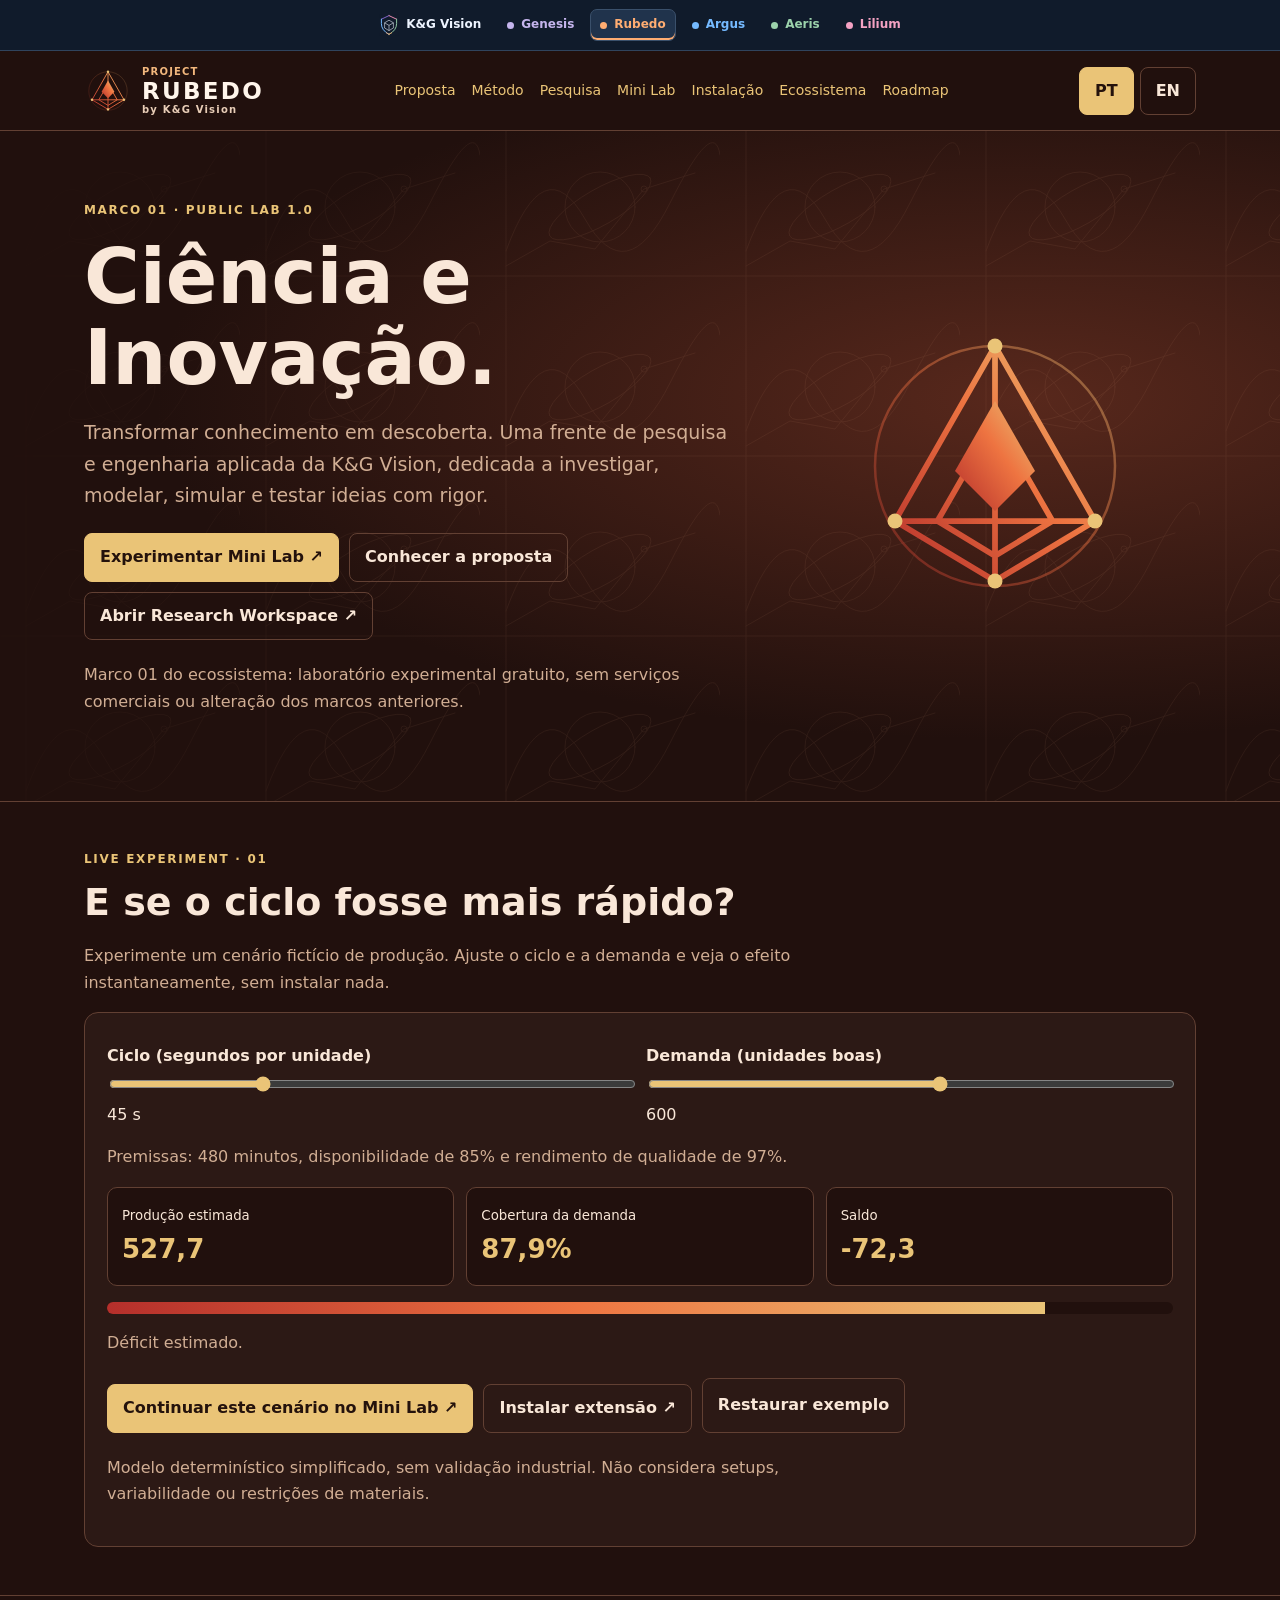
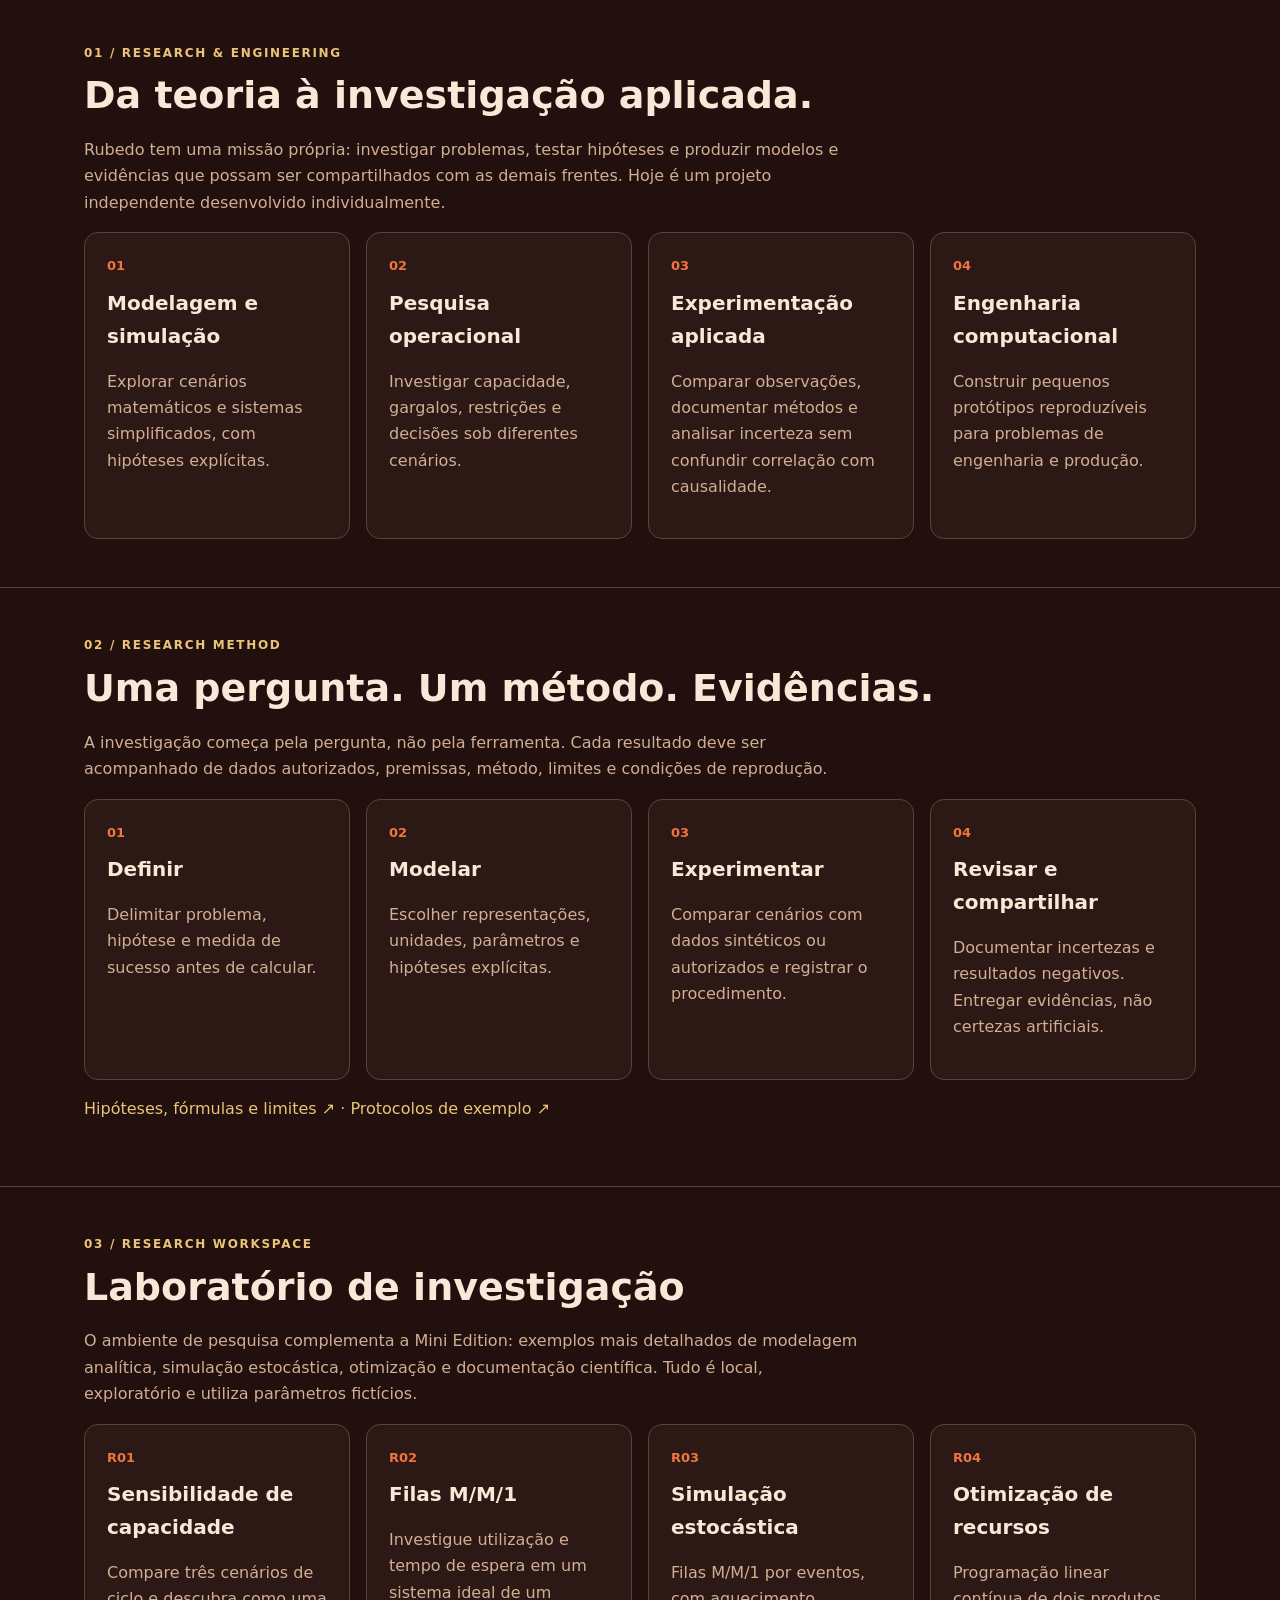
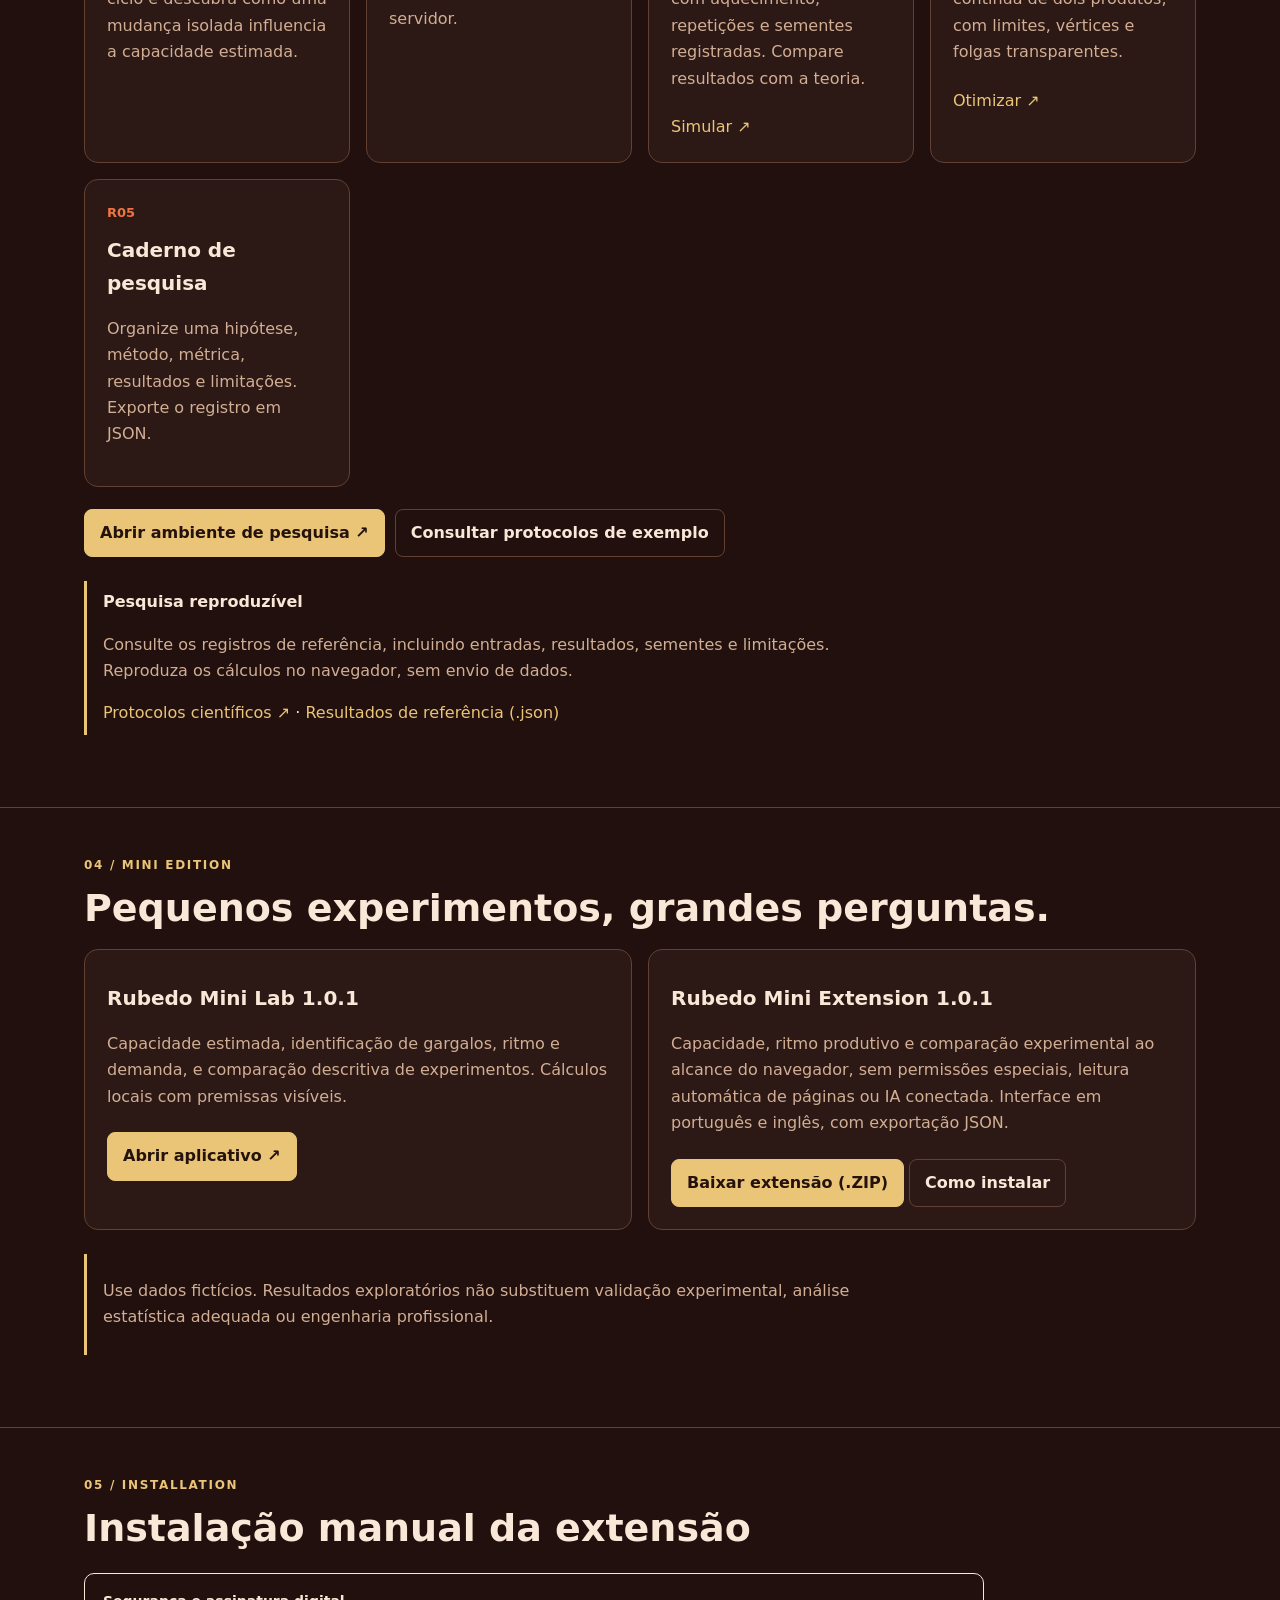
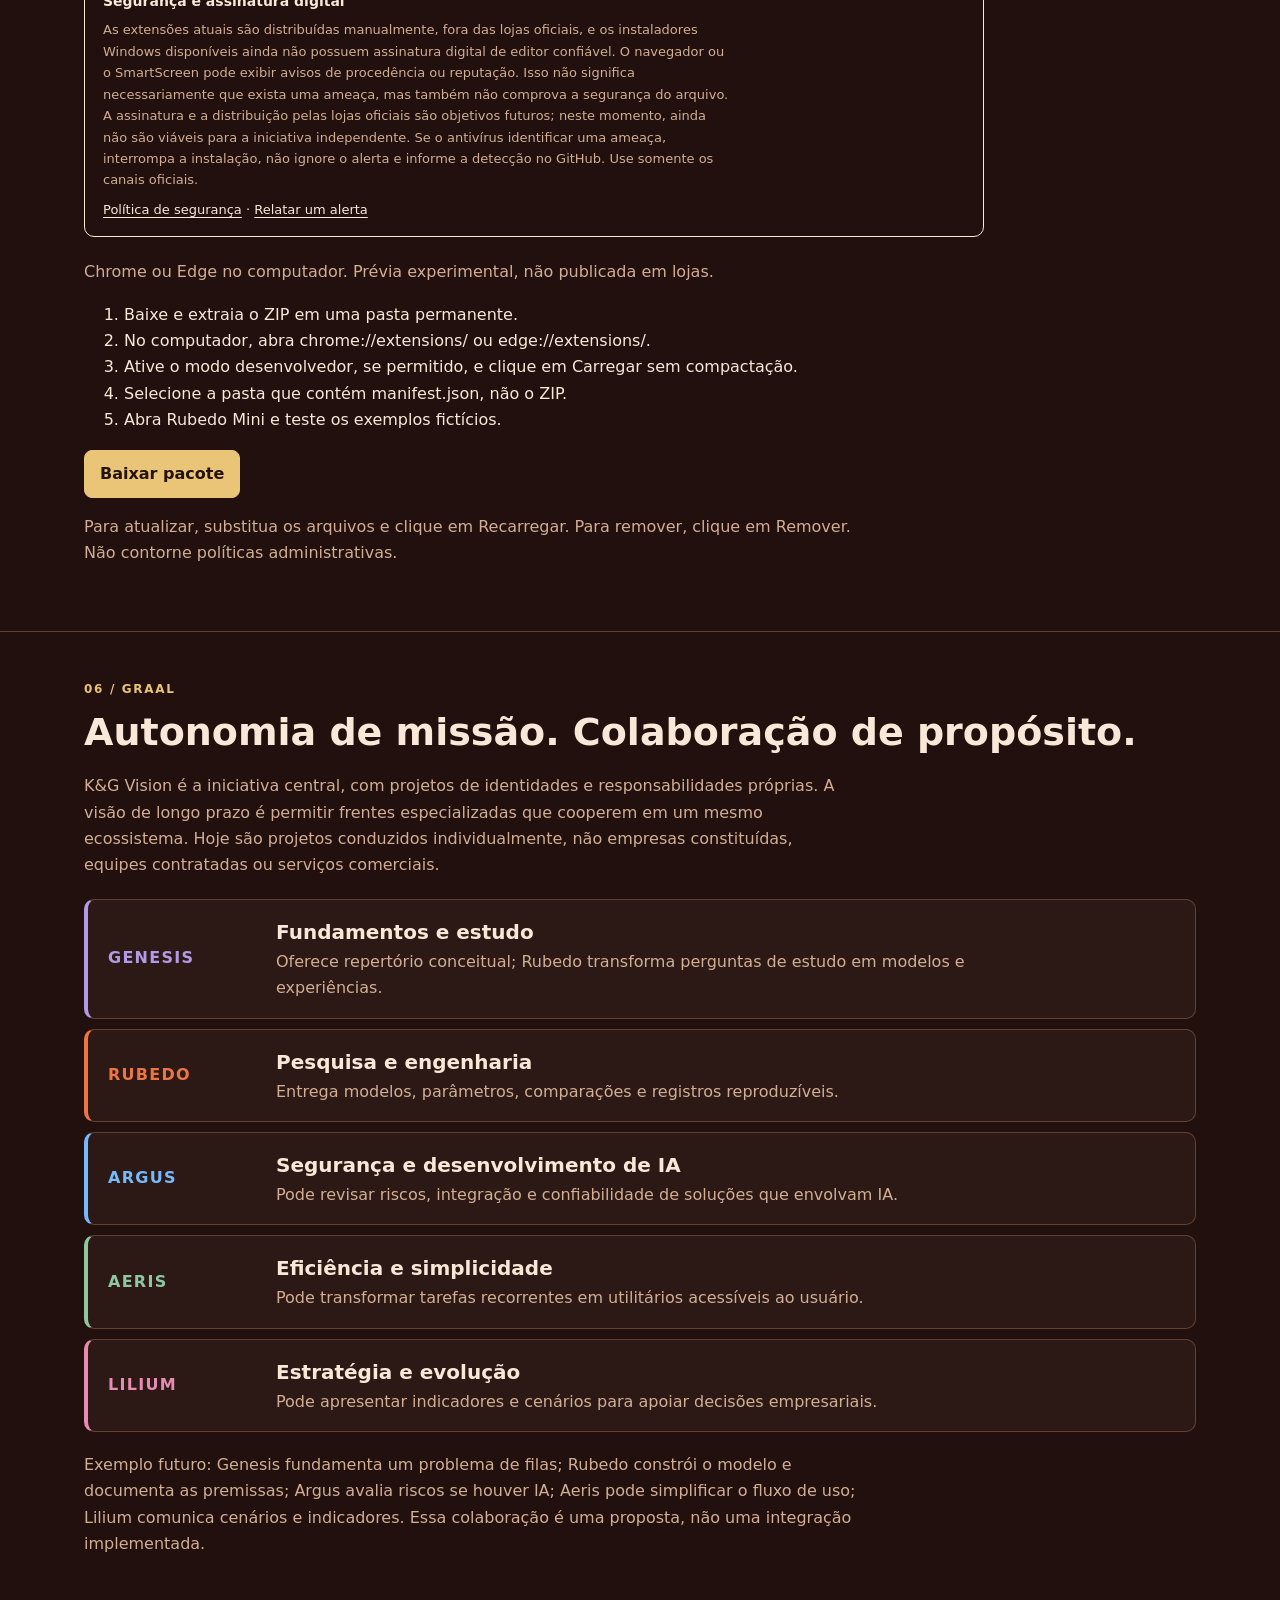
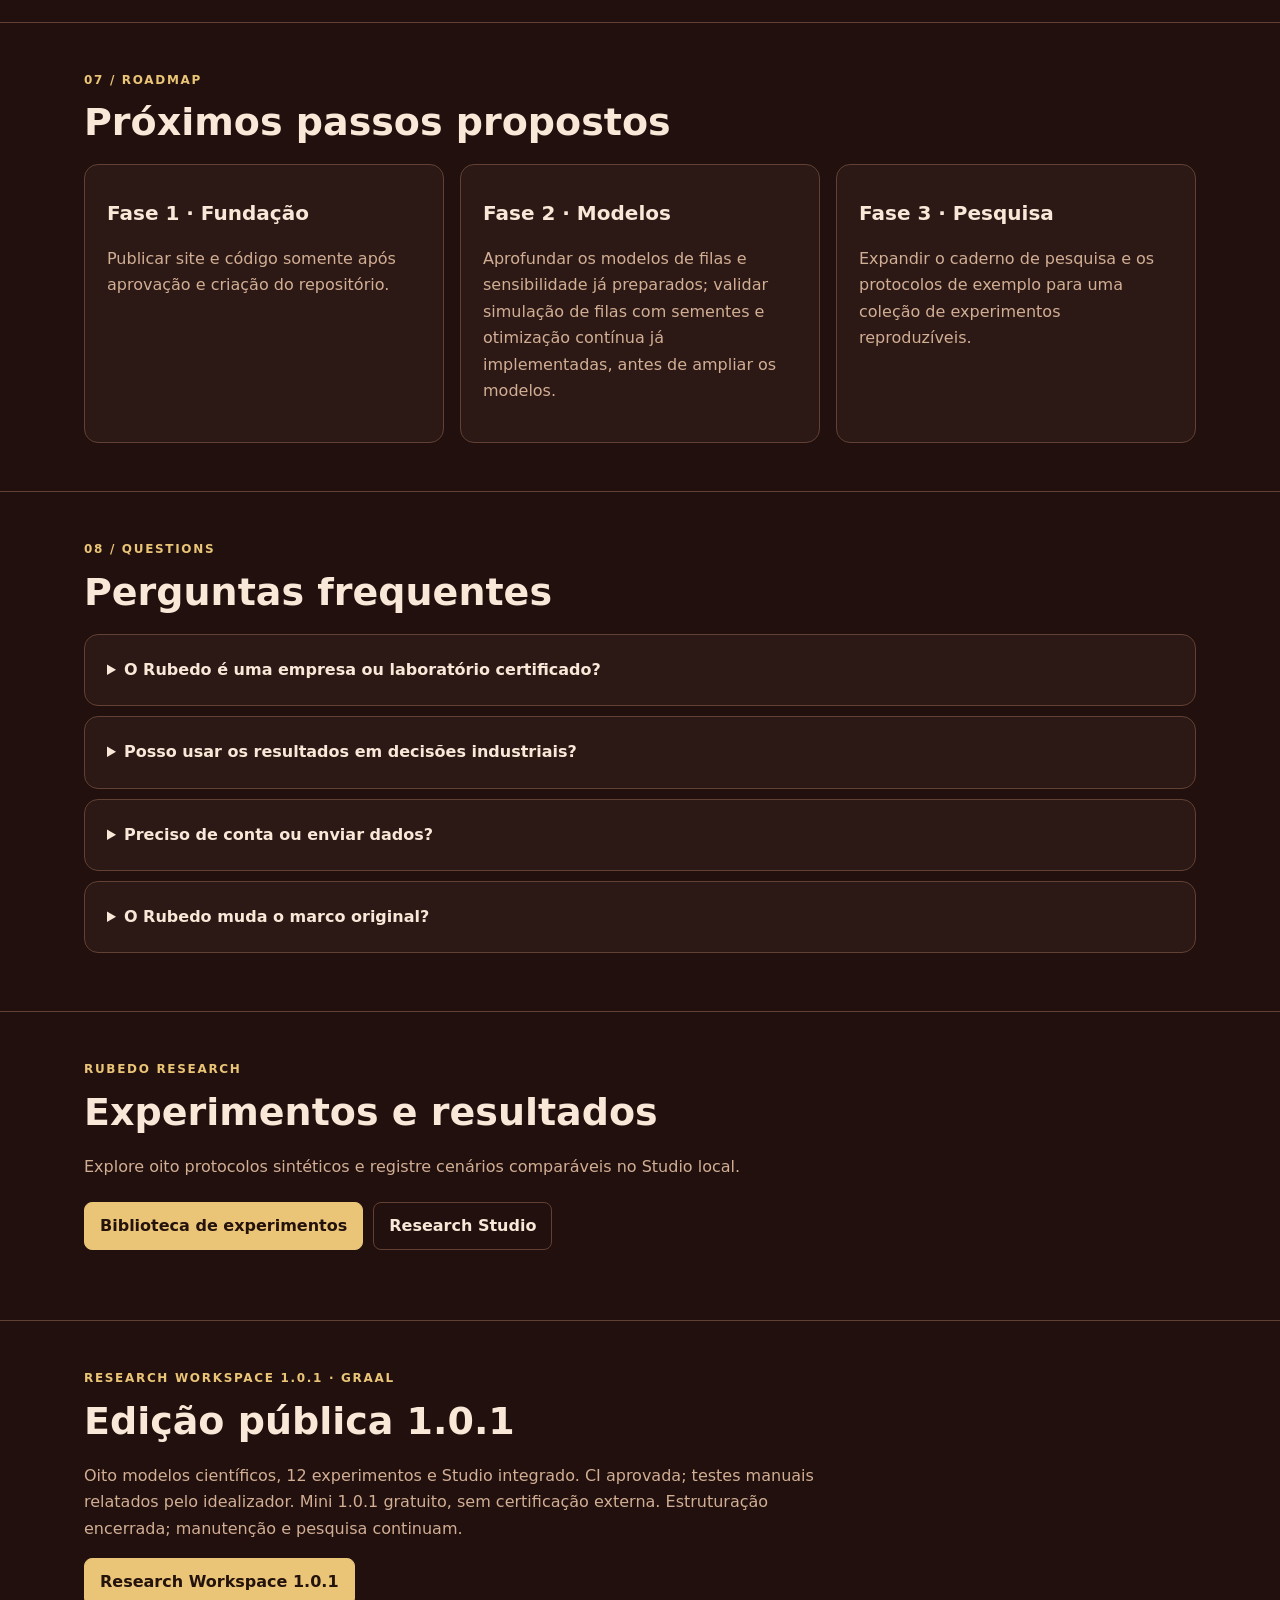
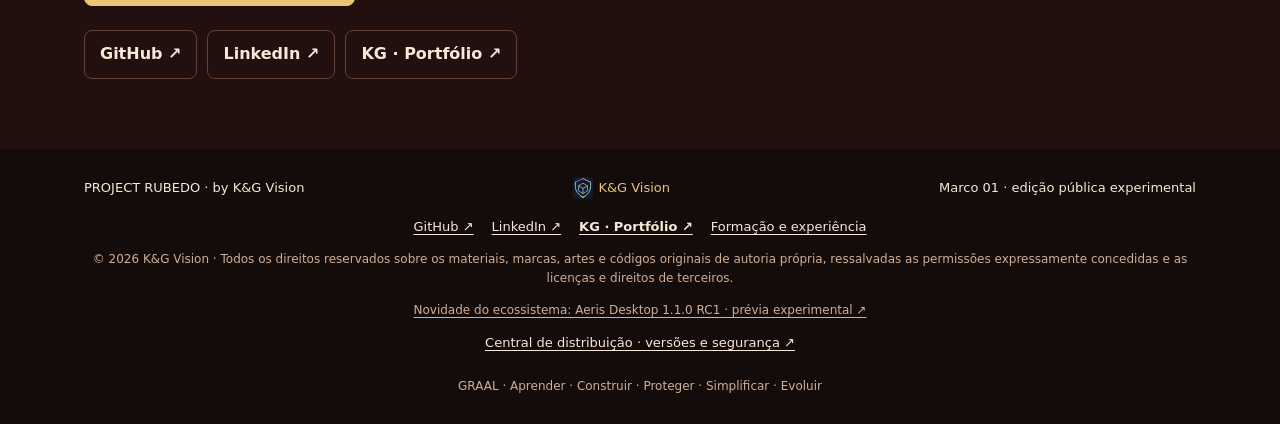
==== commit a5256970: "docs: align public Rubedo 1.0.1 scope and maintenance status" ====
--- a/index.html
+++ b/index.html
@@ -22,4 +22,4 @@
 }
 </style>
 <!-- kg-distribution-notice-v1 -->
-<style id="graal-experience-v1">#graal-skip-link{position:fixed!important;top:8px!important;left:12px!important;transform:translateY(calc(-100% - 20px));z-index:10000!important;background:#101B2B!important;color:#EDF4FF!important;padding:12px 16px!important;border:2px solid #EDF4FF!important;border-radius:6px;text-decoration:underline;max-width:calc(100% - 24px)}#graal-skip-link:focus{transform:none;outline:3px solid #EDF4FF!important;outline-offset:3px}#graal-skip-link:not(:focus){pointer-events:none}</style></head><body><a id="graal-skip-link" class="skip" href="#main" data-pt="Ir ao conteúdo" data-en="Skip to content">Ir ao conteúdo</a><nav class="kg-graal-bar" aria-label="K&amp;G Vision ecosystem"><div class="kg-graal-inner"><a href="https://kgasil.github.io/" style="--graal-accent:#EDF4FF"><img class="kg-graal-shield" src="assets/kg-symbol.svg" width="20" height="22" alt="">K&amp;G Vision</a><a href="https://kgasil.github.io/genesis/" style="--graal-accent:#C5B5ED"><i class="kg-graal-dot" aria-hidden="true"></i>Genesis</a><a href="https://kgasil.github.io/rubedo/" style="--graal-accent:#FFAD72" aria-current="page"><i class="kg-graal-dot" aria-hidden="true"></i>Rubedo</a><a href="https://kgasil.github.io/argus/" style="--graal-accent:#75BAFF"><i class="kg-graal-dot" aria-hidden="true"></i>Argus</a><a href="https://kgasil.github.io/aeris/" style="--graal-accent:#9BD2AB"><i class="kg-graal-dot" aria-hidden="true"></i>Aeris</a><a href="https://kgasil.github.io/lilium/" style="--graal-accent:#F4A2C3"><i class="kg-graal-dot" aria-hidden="true"></i>Lilium</a></div></nav><header class="header"><div class="wrap"><a class="brand" href="index.html"><img alt="" src="assets/rubedo-symbol.svg"/><span><small>PROJECT</small><strong>RUBEDO</strong><small>by K&amp;G Vision</small></span></a><nav class="local"><a data-en="Purpose" data-pt="Proposta" href="#proposta">Proposta</a><a data-en="Method" data-pt="Método" href="#metodo">Método</a><a data-en="Research" data-pt="Pesquisa" href="#pesquisa">Pesquisa</a><a data-en="Mini Lab" data-pt="Mini Lab" href="#lab">Mini Lab</a><a data-en="Install" data-pt="Instalação" href="#instalar">Instalação</a><a data-en="Ecosystem" data-pt="Ecossistema" href="#ecossistema">Ecossistema</a><a data-en="Roadmap" data-pt="Roadmap" href="#roadmap">Roadmap</a></nav><div class="language"><button aria-pressed="true" id="pt" aria-label="Português (Brasil)">PT</button><button aria-pressed="false" id="en" aria-label="English">EN</button></div></div></header><main id="main" tabindex="-1"><section class="hero"><div class="wrap"><div><div class="eyebrow" data-en="MILESTONE 01 · PUBLIC LAB 1.0" data-pt="MARCO 01 · PUBLIC LAB 1.0">MARCO 01 · PUBLIC LAB 1.0</div><h1 data-en="Science &amp; Innovation." data-pt="Ciência e Inovação.">Ciência e Inovação.</h1><p class="lead" data-en="Turning knowledge into discovery. An applied research and engineering initiative within K&amp;G Vision, dedicated to investigating, modeling, simulating and testing ideas rigorously." data-pt="Transformar conhecimento em descoberta. Uma frente de pesquisa e engenharia aplicada da K&amp;G Vision, dedicada a investigar, modelar, simular e testar ideias com rigor.">Transformar conhecimento em descoberta. Uma frente de pesquisa e engenharia aplicada da K&amp;G Vision, dedicada a investigar, modelar, simular e testar ideias com rigor.</p><div class="actions"><a class="btn primary" data-en="Try Mini Lab ↗" data-pt="Experimentar Mini Lab ↗" href="mini/index.html">Experimentar Mini Lab ↗</a><a class="btn" data-en="Explore the proposal" data-pt="Conhecer a proposta" href="#proposta">Conhecer a proposta</a><a class="btn" data-en="Open Research Workspace ↗" data-pt="Abrir Research Workspace ↗" href="research/index.html">Abrir Research Workspace ↗</a></div><p data-en="Ecosystem milestone 01: free experimental laboratory, no commercial services or change to earlier milestones." data-pt="Marco 01 do ecossistema: laboratório experimental gratuito, sem serviços comerciais ou alteração dos marcos anteriores.">Marco 01 do ecossistema: laboratório experimental gratuito, sem serviços comerciais ou alteração dos marcos anteriores.</p></div><img alt="Símbolo geométrico Rubedo" src="assets/rubedo-symbol.svg"/></div></section><section class="section" id="experimente"><div class="wrap"><div class="eyebrow">LIVE EXPERIMENT · 01</div><h2 data-pt="E se o ciclo fosse mais rápido?" data-en="What if the cycle were faster?">E se o ciclo fosse mais rápido?</h2><p data-pt="Experimente um cenário fictício de produção. Ajuste o ciclo e a demanda e veja o efeito instantaneamente, sem instalar nada." data-en="Try a synthetic production scenario. Adjust cycle time and demand to see the effect instantly, without installing anything.">Experimente um cenário fictício de produção. Ajuste o ciclo e a demanda e veja o efeito instantaneamente, sem instalar nada.</p><div class="card"><div class="fields"><div><label for="demo-cycle" data-pt="Ciclo (segundos por unidade)" data-en="Cycle (seconds per unit)">Ciclo (segundos por unidade)</label><input id="demo-cycle" type="range" min="15" max="120" step="5" value="45"><output id="demo-cycle-value">45 s</output></div><div><label for="demo-demand" data-pt="Demanda (unidades boas)" data-en="Demand (good units)">Demanda (unidades boas)</label><input id="demo-demand" type="range" min="100" max="1000" step="25" value="600"><output id="demo-demand-value">600</output></div></div><p data-pt="Premissas: 480 minutos, disponibilidade de 85% e rendimento de qualidade de 97%." data-en="Assumptions: 480 minutes, 85% availability and 97% good yield.">Premissas: 480 minutos, disponibilidade de 85% e rendimento de qualidade de 97%.</p><div class="demo-results" aria-live="polite"><div><small data-pt="Produção estimada" data-en="Estimated output">Produção estimada</small><strong id="demo-good">—</strong></div><div><small data-pt="Cobertura da demanda" data-en="Demand coverage">Cobertura da demanda</small><strong id="demo-coverage">—</strong></div><div><small data-pt="Saldo" data-en="Gap">Saldo</small><strong id="demo-gap">—</strong></div></div><div class="demo-track" role="progressbar" aria-label="Demand coverage" aria-valuemin="0" aria-valuemax="100" id="demo-track"><div id="demo-fill"></div></div><p id="demo-status" role="status"></p><div class="actions"><a class="btn primary" id="demo-open" href="mini/index.html#mode=takt&amp;cycle=45&amp;demand=600&amp;lang=pt" data-pt="Continuar este cenário no Mini Lab ↗" data-en="Continue this scenario in Mini Lab ↗">Continuar este cenário no Mini Lab ↗</a><a class="btn" href="#instalar" data-pt="Instalar extensão ↗" data-en="Install extension ↗">Instalar extensão ↗</a><button id="demo-reset" data-pt="Restaurar exemplo" data-en="Reset example">Restaurar exemplo</button></div><p data-pt="Modelo determinístico simplificado, sem validação industrial. Não considera setups, variabilidade ou restrições de materiais." data-en="Simplified deterministic model without industrial validation. Excludes setups, variability and material constraints.">Modelo determinístico simplificado, sem validação industrial. Não considera setups, variabilidade ou restrições de materiais.</p></div></div></section><section class="section" id="proposta"><div class="wrap"><div class="eyebrow">01 / RESEARCH &amp; ENGINEERING</div><h2 data-en="From theory to applied investigation." data-pt="Da teoria à investigação aplicada.">Da teoria à investigação aplicada.</h2><p data-en="Rubedo has its own mission: investigate problems, test hypotheses and produce models and evidence to share with other initiatives. Today it is an independently developed individual project." data-pt="Rubedo tem uma missão própria: investigar problemas, testar hipóteses e produzir modelos e evidências que possam ser compartilhados com as demais frentes. Hoje é um projeto independente desenvolvido individualmente.">Rubedo tem uma missão própria: investigar problemas, testar hipóteses e produzir modelos e evidências que possam ser compartilhados com as demais frentes. Hoje é um projeto independente desenvolvido individualmente.</p><div class="cards"><article class="card"><div class="num">01</div><h3 data-en="Modeling and simulation" data-pt="Modelagem e simulação">Modelagem e simulação</h3><p data-en="Explore mathematical scenarios and simplified systems with explicit assumptions." data-pt="Explorar cenários matemáticos e sistemas simplificados, com hipóteses explícitas.">Explorar cenários matemáticos e sistemas simplificados, com hipóteses explícitas.</p></article><article class="card"><div class="num">02</div><h3 data-en="Operations research" data-pt="Pesquisa operacional">Pesquisa operacional</h3><p data-en="Explore capacity, bottlenecks, constraints and decisions across scenarios." data-pt="Investigar capacidade, gargalos, restrições e decisões sob diferentes cenários.">Investigar capacidade, gargalos, restrições e decisões sob diferentes cenários.</p></article><article class="card"><div class="num">03</div><h3 data-en="Applied experimentation" data-pt="Experimentação aplicada">Experimentação aplicada</h3><p data-en="Compare observations, document methods and analyze uncertainty without confusing correlation with causation." data-pt="Comparar observações, documentar métodos e analisar incerteza sem confundir correlação com causalidade.">Comparar observações, documentar métodos e analisar incerteza sem confundir correlação com causalidade.</p></article><article class="card"><div class="num">04</div><h3 data-en="Computational engineering" data-pt="Engenharia computacional">Engenharia computacional</h3><p data-en="Build small reproducible prototypes for engineering and production problems." data-pt="Construir pequenos protótipos reproduzíveis para problemas de engenharia e produção.">Construir pequenos protótipos reproduzíveis para problemas de engenharia e produção.</p></article></div></div></section><section class="section" id="metodo"><div class="wrap"><div class="eyebrow">02 / RESEARCH METHOD</div><h2 data-en="One question. One method. Evidence." data-pt="Uma pergunta. Um método. Evidências.">Uma pergunta. Um método. Evidências.</h2><p data-en="Investigation begins with the question, not the tool. Every result should include authorized data, assumptions, method, limitations and reproduction conditions." data-pt="A investigação começa pela pergunta, não pela ferramenta. Cada resultado deve ser acompanhado de dados autorizados, premissas, método, limites e condições de reprodução.">A investigação começa pela pergunta, não pela ferramenta. Cada resultado deve ser acompanhado de dados autorizados, premissas, método, limites e condições de reprodução.</p><div class="cards"><article class="card"><div class="num">01</div><h3 data-en="Define" data-pt="Definir">Definir</h3><p data-en="Define the problem, hypothesis and success measure before calculation." data-pt="Delimitar problema, hipótese e medida de sucesso antes de calcular.">Delimitar problema, hipótese e medida de sucesso antes de calcular.</p></article><article class="card"><div class="num">02</div><h3 data-en="Model" data-pt="Modelar">Modelar</h3><p data-en="Choose representations, units, parameters and explicit assumptions." data-pt="Escolher representações, unidades, parâmetros e hipóteses explícitas.">Escolher representações, unidades, parâmetros e hipóteses explícitas.</p></article><article class="card"><div class="num">03</div><h3 data-en="Experiment" data-pt="Experimentar">Experimentar</h3><p data-en="Compare scenarios using synthetic or authorized data and record the procedure." data-pt="Comparar cenários com dados sintéticos ou autorizados e registrar o procedimento.">Comparar cenários com dados sintéticos ou autorizados e registrar o procedimento.</p></article><article class="card"><div class="num">04</div><h3 data-en="Review and share" data-pt="Revisar e compartilhar">Revisar e compartilhar</h3><p data-en="Document uncertainty and negative results. Deliver evidence, not artificial certainty." data-pt="Documentar incertezas e resultados negativos. Entregar evidências, não certezas artificiais.">Documentar incertezas e resultados negativos. Entregar evidências, não certezas artificiais.</p></article></div><p><a data-en="Assumptions, formulas and limitations ↗" data-pt="Hipóteses, fórmulas e limites ↗" href="docs/modelos.md">Hipóteses, fórmulas e limites ↗</a> · <a data-en="Example protocols ↗" data-pt="Protocolos de exemplo ↗" href="docs/experimentos.md">Protocolos de exemplo ↗</a></p></div></section><section class="section" id="pesquisa"><div class="wrap"><div class="eyebrow">03 / RESEARCH WORKSPACE</div><h2 data-en="Research workspace" data-pt="Laboratório de investigação">Laboratório de investigação</h2><p data-en="The research workspace complements the Mini Edition with more detailed analytical models and scientific documentation. Everything runs locally with synthetic parameters." data-pt="O ambiente de pesquisa complementa a Mini Edition: exemplos mais detalhados de modelagem analítica, simulação estocástica, otimização e documentação científica. Tudo é local, exploratório e utiliza parâmetros fictícios.">O ambiente de pesquisa complementa a Mini Edition: exemplos mais detalhados de modelagem analítica, simulação estocástica, otimização e documentação científica. Tudo é local, exploratório e utiliza parâmetros fictícios.</p><div class="cards"><article class="card"><div class="num">R01</div><h3 data-en="Capacity sensitivity" data-pt="Sensibilidade de capacidade">Sensibilidade de capacidade</h3><p data-en="Compare three cycle-time scenarios and explore the effect of one isolated change on estimated capacity." data-pt="Compare três cenários de ciclo e descubra como uma mudança isolada influencia a capacidade estimada.">Compare três cenários de ciclo e descubra como uma mudança isolada influencia a capacidade estimada.</p></article><article class="card"><div class="num">R02</div><h3 data-en="M/M/1 queues" data-pt="Filas M/M/1">Filas M/M/1</h3><p data-en="Explore utilization and waiting times in an ideal one-server system." data-pt="Investigue utilização e tempo de espera em um sistema ideal de um servidor.">Investigue utilização e tempo de espera em um sistema ideal de um servidor.</p></article><article class="card"><div class="num">R03</div><h3 data-en="Stochastic simulation" data-pt="Simulação estocástica">Simulação estocástica</h3><p data-en="Event-based M/M/1 queues with warmup, replications and recorded seeds. Compare results to theory." data-pt="Filas M/M/1 por eventos, com aquecimento, repetições e sementes registradas. Compare resultados com a teoria.">Filas M/M/1 por eventos, com aquecimento, repetições e sementes registradas. Compare resultados com a teoria.</p><a data-en="Simulate ↗" data-pt="Simular ↗" href="research/index.html#simulacao">Simular ↗</a></article><article class="card"><div class="num">R04</div><h3 data-en="Resource optimization" data-pt="Otimização de recursos">Otimização de recursos</h3><p data-en="Continuous two-product linear programming with transparent limits, vertices and slack." data-pt="Programação linear contínua de dois produtos, com limites, vértices e folgas transparentes.">Programação linear contínua de dois produtos, com limites, vértices e folgas transparentes.</p><a data-en="Optimize ↗" data-pt="Otimizar ↗" href="research/index.html#otimizacao">Otimizar ↗</a></article><article class="card"><div class="num">R05</div><h3 data-en="Research notebook" data-pt="Caderno de pesquisa">Caderno de pesquisa</h3><p data-en="Record a hypothesis, method, metric, results and limitations. Export a JSON record." data-pt="Organize uma hipótese, método, métrica, resultados e limitações. Exporte o registro em JSON.">Organize uma hipótese, método, métrica, resultados e limitações. Exporte o registro em JSON.</p></article></div><div class="actions"><a class="btn primary" data-en="Open research workspace ↗" data-pt="Abrir ambiente de pesquisa ↗" href="research/index.html">Abrir ambiente de pesquisa ↗</a><a class="btn" data-en="View example protocols" data-pt="Consultar protocolos de exemplo" href="docs/experimentos.md">Consultar protocolos de exemplo</a></div><div class="notice"><strong data-en="Reproducible research" data-pt="Pesquisa reproduzível">Pesquisa reproduzível</strong><p data-en="Explore reference records including inputs, results, seeds and limitations. Reproduce calculations in the browser without transmitting data." data-pt="Consulte os registros de referência, incluindo entradas, resultados, sementes e limitações. Reproduza os cálculos no navegador, sem envio de dados.">Consulte os registros de referência, incluindo entradas, resultados, sementes e limitações. Reproduza os cálculos no navegador, sem envio de dados.</p><a data-en="Research protocols ↗" data-pt="Protocolos científicos ↗" href="docs/experimentos.md">Protocolos científicos ↗</a> · <a data-en="Reference results (.json)" data-pt="Resultados de referência (.json)" href="examples/reference-results.json">Resultados de referência (.json)</a></div></div></section><section class="section" id="lab"><div class="wrap"><div class="eyebrow">04 / MINI EDITION</div><h2 data-en="Small experiments, big questions." data-pt="Pequenos experimentos, grandes perguntas.">Pequenos experimentos, grandes perguntas.</h2><div class="cards"><article class="card"><h3>Rubedo Mini Lab 1.0.1</h3><p data-en="Estimated capacity, bottleneck identification and descriptive experiment comparisons. Local calculations with explicit assumptions." data-pt="Capacidade estimada, identificação de gargalos, ritmo e demanda, e comparação descritiva de experimentos. Cálculos locais com premissas visíveis.">Capacidade estimada, identificação de gargalos, ritmo e demanda, e comparação descritiva de experimentos. Cálculos locais com premissas visíveis.</p><a class="btn primary" data-en="Open application ↗" data-pt="Abrir aplicativo ↗" href="mini/index.html">Abrir aplicativo ↗</a></article><article class="card"><h3>Rubedo Mini Extension 1.0.1</h3><p data-en="Capacity and experiment comparison in your browser, without special permissions, automatic page access or connected AI. Portuguese and English interface, with JSON export." data-pt="Capacidade, ritmo produtivo e comparação experimental ao alcance do navegador, sem permissões especiais, leitura automática de páginas ou IA conectada. Interface em português e inglês, com exportação JSON.">Capacidade, ritmo produtivo e comparação experimental ao alcance do navegador, sem permissões especiais, leitura automática de páginas ou IA conectada. Interface em português e inglês, com exportação JSON.</p><a class="btn primary" data-en="Download extension (.ZIP)" data-pt="Baixar extensão (.ZIP)" href="https://kgasil.github.io/rubedo/downloads/Rubedo-Mini-v1.0.1-install.zip">Baixar extensão (.ZIP)</a> <a class="btn" data-en="How to install" data-pt="Como instalar" href="#instalar">Como instalar</a></article></div><div class="notice"><p data-en="Use synthetic data. Exploratory results do not replace experimental validation, appropriate statistical analysis or professional engineering." data-pt="Use dados fictícios. Resultados exploratórios não substituem validação experimental, análise estatística adequada ou engenharia profissional.">Use dados fictícios. Resultados exploratórios não substituem validação experimental, análise estatística adequada ou engenharia profissional.</p></div></div></section><section class="section" id="instalar"><div class="wrap"><div class="eyebrow">05 / INSTALLATION</div><h2 data-en="Manual extension installation" data-pt="Instalação manual da extensão">Instalação manual da extensão</h2><aside class="kg-distribution-notice" role="note" style="margin:22px 0;padding:16px 18px;border:1px solid currentColor;border-radius:10px;font-size:13px;line-height:1.65;max-width:900px;overflow-wrap:anywhere"><strong style="display:block;margin-bottom:6px;font-size:14px" data-pt="Segurança e assinatura digital" data-en="Security and digital signing">Segurança e assinatura digital</strong><p style="margin:0 0 8px" data-pt="As extensões atuais são distribuídas manualmente, fora das lojas oficiais, e os instaladores Windows disponíveis ainda não possuem assinatura digital de editor confiável. O navegador ou o SmartScreen pode exibir avisos de procedência ou reputação. Isso não significa necessariamente que exista uma ameaça, mas também não comprova a segurança do arquivo. A assinatura e a distribuição pelas lojas oficiais são objetivos futuros; neste momento, ainda não são viáveis para a iniciativa independente. Se o antivírus identificar uma ameaça, interrompa a instalação, não ignore o alerta e informe a detecção no GitHub. Use somente os canais oficiais." data-en="Current extensions are distributed manually outside official stores, and available Windows installers do not yet have a trusted publisher digital signature. The browser or SmartScreen may show origin or reputation warnings. This does not necessarily indicate a threat, but it does not establish file safety either. Signing and official store distribution are future goals and are not currently feasible for this independent initiative. If antivirus software detects a threat, stop installation, do not bypass the warning, and report the detection on GitHub. Use official channels only.">As extensões atuais são distribuídas manualmente, fora das lojas oficiais, e os instaladores Windows disponíveis ainda não possuem assinatura digital de editor confiável. O navegador ou o SmartScreen pode exibir avisos de procedência ou reputação. Isso não significa necessariamente que exista uma ameaça, mas também não comprova a segurança do arquivo. A assinatura e a distribuição pelas lojas oficiais são objetivos futuros; neste momento, ainda não são viáveis para a iniciativa independente. Se o antivírus identificar uma ameaça, interrompa a instalação, não ignore o alerta e informe a detecção no GitHub. Use somente os canais oficiais.</p><a href="https://github.com/Kgasil/rubedo/blob/main/SECURITY.md" style="color:inherit;text-decoration:underline;text-underline-offset:3px" data-pt="Política de segurança" data-en="Security policy">Política de segurança</a> · <a href="https://github.com/Kgasil/rubedo/issues" style="color:inherit;text-decoration:underline;text-underline-offset:3px" data-pt="Relatar um alerta" data-en="Report a warning">Relatar um alerta</a></aside><p data-en="Desktop Chrome or Edge. Experimental preview, not published in stores." data-pt="Chrome ou Edge no computador. Prévia experimental, não publicada em lojas.">Chrome ou Edge no computador. Prévia experimental, não publicada em lojas.</p><ol><li data-en="Download and extract the ZIP into a permanent folder." data-pt="Baixe e extraia o ZIP em uma pasta permanente.">Baixe e extraia o ZIP em uma pasta permanente.</li><li data-en="On a desktop, open chrome://extensions/ or edge://extensions/." data-pt="No computador, abra chrome://extensions/ ou edge://extensions/.">No computador, abra chrome://extensions/ ou edge://extensions/.</li><li data-en="Enable Developer mode if permitted and choose Load unpacked." data-pt="Ative o modo desenvolvedor, se permitido, e clique em Carregar sem compactação.">Ative o modo desenvolvedor, se permitido, e clique em Carregar sem compactação.</li><li data-en="Select the folder containing manifest.json, not the ZIP." data-pt="Selecione a pasta que contém manifest.json, não o ZIP.">Selecione a pasta que contém manifest.json, não o ZIP.</li><li data-en="Open Rubedo Mini and test the synthetic examples." data-pt="Abra Rubedo Mini e teste os exemplos fictícios.">Abra Rubedo Mini e teste os exemplos fictícios.</li></ol><a class="btn primary" data-en="Download package" data-pt="Baixar pacote" href="https://kgasil.github.io/rubedo/downloads/Rubedo-Mini-v1.0.1-install.zip">Baixar pacote</a><p data-en="To update, replace files and click Reload. To uninstall, click Remove. Do not bypass administrative policies." data-pt="Para atualizar, substitua os arquivos e clique em Recarregar. Para remover, clique em Remover. Não contorne políticas administrativas.">Para atualizar, substitua os arquivos e clique em Recarregar. Para remover, clique em Remover. Não contorne políticas administrativas.</p></div></section><section class="section" id="ecossistema"><div class="wrap"><div class="eyebrow">06 / GRAAL</div><h2 data-en="Independent missions. Shared purpose." data-pt="Autonomia de missão. Colaboração de propósito.">Autonomia de missão. Colaboração de propósito.</h2><p data-en="K&amp;G Vision is the central initiative, with projects that have distinct identities and responsibilities. The long-term vision is to enable specialized initiatives to cooperate within one ecosystem. Today these are individually developed projects, not incorporated companies, hired teams or commercial services." data-pt="K&amp;G Vision é a iniciativa central, com projetos de identidades e responsabilidades próprias. A visão de longo prazo é permitir frentes especializadas que cooperem em um mesmo ecossistema. Hoje são projetos conduzidos individualmente, não empresas constituídas, equipes contratadas ou serviços comerciais.">K&amp;G Vision é a iniciativa central, com projetos de identidades e responsabilidades próprias. A visão de longo prazo é permitir frentes especializadas que cooperem em um mesmo ecossistema. Hoje são projetos conduzidos individualmente, não empresas constituídas, equipes contratadas ou serviços comerciais.</p><div class="ecosystem-rows"><article class="eco-row" style="--project:#B29BE6"><strong>GENESIS</strong><div><h3 data-en="Foundations and self-study" data-pt="Fundamentos e estudo">Fundamentos e estudo</h3><p data-en="Provides conceptual foundations; Rubedo turns study questions into models and experiments." data-pt="Oferece repertório conceitual; Rubedo transforma perguntas de estudo em modelos e experiências.">Oferece repertório conceitual; Rubedo transforma perguntas de estudo em modelos e experiências.</p></div></article><article class="eco-row" style="--project:#EE7441"><strong>RUBEDO</strong><div><h3 data-en="Research and engineering" data-pt="Pesquisa e engenharia">Pesquisa e engenharia</h3><p data-en="Delivers models, parameters, comparisons and reproducible records." data-pt="Entrega modelos, parâmetros, comparações e registros reproduzíveis.">Entrega modelos, parâmetros, comparações e registros reproduzíveis.</p></div></article><article class="eco-row" style="--project:#75BAFF"><strong>ARGUS</strong><div><h3 data-en="AI security and development" data-pt="Segurança e desenvolvimento de IA">Segurança e desenvolvimento de IA</h3><p data-en="Can review risks, integration and reliability of AI-related solutions." data-pt="Pode revisar riscos, integração e confiabilidade de soluções que envolvam IA.">Pode revisar riscos, integração e confiabilidade de soluções que envolvam IA.</p></div></article><article class="eco-row" style="--project:#8FC7A3"><strong>AERIS</strong><div><h3 data-en="Efficiency and simplicity" data-pt="Eficiência e simplicidade">Eficiência e simplicidade</h3><p data-en="Can turn recurring tasks into accessible utilities." data-pt="Pode transformar tarefas recorrentes em utilitários acessíveis ao usuário.">Pode transformar tarefas recorrentes em utilitários acessíveis ao usuário.</p></div></article><article class="eco-row" style="--project:#E78CB1"><strong>LILIUM</strong><div><h3 data-en="Strategy and evolution" data-pt="Estratégia e evolução">Estratégia e evolução</h3><p data-en="Can present indicators and scenarios to support business decisions." data-pt="Pode apresentar indicadores e cenários para apoiar decisões empresariais.">Pode apresentar indicadores e cenários para apoiar decisões empresariais.</p></div></article></div><p data-en="Future example: Genesis establishes the foundations of a queue problem; Rubedo builds the model and documents assumptions; Argus reviews risks if AI is involved; Aeris can simplify usage; Lilium communicates scenarios and indicators. This collaboration is a proposal, not an implemented integration." data-pt="Exemplo futuro: Genesis fundamenta um problema de filas; Rubedo constrói o modelo e documenta as premissas; Argus avalia riscos se houver IA; Aeris pode simplificar o fluxo de uso; Lilium comunica cenários e indicadores. Essa colaboração é uma proposta, não uma integração implementada.">Exemplo futuro: Genesis fundamenta um problema de filas; Rubedo constrói o modelo e documenta as premissas; Argus avalia riscos se houver IA; Aeris pode simplificar o fluxo de uso; Lilium comunica cenários e indicadores. Essa colaboração é uma proposta, não uma integração implementada.</p></div></section><section class="section" id="roadmap"><div class="wrap"><div class="eyebrow">07 / ROADMAP</div><h2 data-en="Proposed next steps" data-pt="Próximos passos propostos">Próximos passos propostos</h2><div class="cards"><article class="card"><h3 data-en="Phase 1 · Foundation" data-pt="Fase 1 · Fundação">Fase 1 · Fundação</h3><p data-en="Publish website and source only after approval and repository creation." data-pt="Publicar site e código somente após aprovação e criação do repositório.">Publicar site e código somente após aprovação e criação do repositório.</p></article><article class="card"><h3 data-en="Phase 2 · Models" data-pt="Fase 2 · Modelos">Fase 2 · Modelos</h3><p data-en="Expand the prepared queue and sensitivity models; add discrete-event simulation and optimization after validation." data-pt="Aprofundar os modelos de filas e sensibilidade já preparados; validar simulação de filas com sementes e otimização contínua já implementadas, antes de ampliar os modelos.">Aprofundar os modelos de filas e sensibilidade já preparados; validar simulação de filas com sementes e otimização contínua já implementadas, antes de ampliar os modelos.</p></article><article class="card"><h3 data-en="Phase 3 · Research" data-pt="Fase 3 · Pesquisa">Fase 3 · Pesquisa</h3><p data-en="Expand the research notebook and example protocols into a collection of reproducible experiments." data-pt="Expandir o caderno de pesquisa e os protocolos de exemplo para uma coleção de experimentos reproduzíveis.">Expandir o caderno de pesquisa e os protocolos de exemplo para uma coleção de experimentos reproduzíveis.</p></article></div></div></section><section class="section" id="faq"><div class="wrap"><div class="eyebrow">08 / QUESTIONS</div><h2 data-en="Frequently asked questions" data-pt="Perguntas frequentes">Perguntas frequentes</h2><details class="card faq"><summary data-en="Is Rubedo a company or certified laboratory?" data-pt="O Rubedo é uma empresa ou laboratório certificado?">O Rubedo é uma empresa ou laboratório certificado?</summary><p data-en="No. It is an individually developed independent research and engineering proposal within K&amp;G Vision." data-pt="Não. É uma iniciativa independente de pesquisa e engenharia conduzida individualmente, vinculada à iniciativa K&amp;G Vision.">Não. É uma iniciativa independente de pesquisa e engenharia conduzida individualmente, vinculada à iniciativa K&amp;G Vision.</p></details><details class="card faq"><summary data-en="Can I use the results for industrial decisions?" data-pt="Posso usar os resultados em decisões industriais?">Posso usar os resultados em decisões industriais?</summary><p data-en="Models are exploratory demonstrations with simplified assumptions. Real decisions require appropriate data, validation and professional analysis." data-pt="Os modelos são demonstrações exploratórias com premissas simplificadas. Decisões reais exigem dados, validação e análise profissional adequadas.">Os modelos são demonstrações exploratórias com premissas simplificadas. Decisões reais exigem dados, validação e análise profissional adequadas.</p></details><details class="card faq"><summary data-en="Do I need an account or need to upload data?" data-pt="Preciso de conta ou enviar dados?">Preciso de conta ou enviar dados?</summary><p data-en="No. Calculations and the notebook run locally. Records are exported only by explicit action; use synthetic or authorized data." data-pt="Não. Os cálculos e o caderno rodam localmente. O registro só é exportado por ação explícita; use dados fictícios ou autorizados.">Não. Os cálculos e o caderno rodam localmente. O registro só é exportado por ação explícita; use dados fictícios ou autorizados.</p></details><details class="card faq"><summary data-en="Does Rubedo change the original milestone?" data-pt="O Rubedo muda o marco original?">O Rubedo muda o marco original?</summary><p data-en="No. It is an additional proposal; previous versions and deliverables remain unchanged." data-pt="Não. Integra o marco 01; as versões e entregas anteriores permanecem como estão.">Não. Integra o marco 01; as versões e entregas anteriores permanecem como estão.</p></details></div></section><section class="section" id="research-studio"><div class="wrap"><div class="eyebrow">RUBEDO RESEARCH</div><h2 data-pt="Experimentos e resultados" data-en="Experiments and results">Experimentos e resultados</h2><p data-pt="Explore oito protocolos sintéticos e registre cenários comparáveis no Studio local." data-en="Explore eight synthetic protocols and record comparable scenarios in the local Studio.">Explore oito protocolos sintéticos e registre cenários comparáveis no Studio local.</p><div class="actions"><a class="btn primary" href="research/index.html#biblioteca" data-pt="Biblioteca de experimentos" data-en="Experiment library">Biblioteca de experimentos</a><a class="btn" href="research/index.html#studio">Research Studio</a></div></div></section><section class="section" id="lancamento"><div class="wrap"><div class="eyebrow">RESEARCH WORKSPACE 1.0.1 · GRAAL</div><h2 data-pt="Edição pública 1.0.1" data-en="Public edition 1.0.1">Edição pública 1.0.1</h2><p data-pt="Oito modelos científicos, 12 experimentos e Studio integrado. CI aprovada; testes manuais relatados pelo idealizador. Mini 1.0.1 gratuito, sem certificação externa." data-en="Eight scientific models, 12 experiments and integrated Studio. CI passed; manual acceptance reported by maintainer. Free Mini 1.0.1, no external certification.">Oito modelos científicos, 12 experimentos e Studio integrado. CI aprovada; testes manuais relatados pelo idealizador. Mini 1.0.1 gratuito, sem certificação externa.</p><a class="btn primary" href="research/index.html">Research Workspace 1.0.1</a><div class="actions kg-final-social" style="display:flex;align-items:center;flex-wrap:wrap;gap:10px;margin-top:24px"><a class="btn" href="https://github.com/Kgasil/rubedo">GitHub ↗</a><a class="btn" href="https://www.linkedin.com/in/kaio-gabriel-da-silva">LinkedIn ↗</a><a class="btn" href="https://kgasil.github.io/portfolio/" data-pt="KG · Portfólio ↗" data-en="KG · Portfolio ↗">KG · Portfólio ↗</a></div></div></section></main><footer class="footer"><div class="wrap"><span>PROJECT RUBEDO · by K&amp;G Vision</span><a href="https://kgasil.github.io/"><img src="assets/kg-symbol.svg" width="20" height="22" alt="" style="vertical-align:middle;margin-right:5px"/>K&amp;G Vision</a><span data-en="Milestone 01 · experimental public edition" data-pt="Marco 01 · edição pública experimental">Marco 01 · edição pública experimental</span></div><!-- kg-personal-portfolio-v1 --><div class="kg-author-links" style="display:flex;justify-content:center;align-items:center;flex-wrap:wrap;gap:8px 18px;margin:18px auto 0;padding:0 16px;font-size:13px;line-height:1.6;text-align:center"><a href="https://github.com/Kgasil/rubedo" style="color:inherit;text-decoration:underline;text-underline-offset:3px">GitHub ↗</a><a href="https://www.linkedin.com/in/kaio-gabriel-da-silva" style="color:inherit;text-decoration:underline;text-underline-offset:3px">LinkedIn ↗</a><a href="https://kgasil.github.io/portfolio/" style="color:inherit;font-weight:700;text-decoration:underline;text-underline-offset:3px" data-pt="KG · Portfólio ↗" data-en="KG · Portfolio ↗">KG · Portfólio ↗</a><!-- kg-current-training --><a href="https://kgasil.github.io/portfolio/resume.html" style="color:inherit;text-decoration:underline;text-underline-offset:3px" data-pt="Formação e experiência" data-en="Education and experience">Formação e experiência</a></div><p class="kg-copyright-notice" style="margin:12px auto 0;padding:0 16px;max-width:1160px;text-align:center;font-size:12px;line-height:1.6" data-pt="© 2026 K&amp;G Vision · Todos os direitos reservados sobre os materiais, marcas, artes e códigos originais de autoria própria, ressalvadas as permissões expressamente concedidas e as licenças e direitos de terceiros." data-en="© 2026 K&amp;G Vision · All rights reserved in original authored materials, brands, artwork and code, subject to expressly granted permissions and third-party rights and licenses.">© 2026 K&amp;G Vision · Todos os direitos reservados sobre os materiais, marcas, artes e códigos originais de autoria própria, ressalvadas as permissões expressamente concedidas e as licenças e direitos de terceiros.</p><p id="kg-aeris-preview-news" style="margin:12px auto 0;padding:0 16px;max-width:1160px;text-align:center;font-size:12px;line-height:1.6"><a href="https://kgasil.github.io/aeris/#instalacao" style="color:inherit;text-decoration:underline;text-underline-offset:3px" data-pt="Novidade do ecossistema: Aeris Desktop 1.1.0 RC1 · prévia experimental ↗" data-en="Ecosystem news: Aeris Desktop 1.1.0 RC1 · experimental preview ↗">Novidade do ecossistema: Aeris Desktop 1.1.0 RC1 · prévia experimental ↗</a></p><div style="padding:12px 16px;text-align:center;font-size:13px"><a href="https://kgasil.github.io/distribuicao.html" style="color:inherit;text-decoration:underline;text-underline-offset:3px" data-pt="Central de distribuição · versões e segurança ↗" data-en="Distribution center · versions and security ↗">Central de distribuição · versões e segurança ↗</a></div><p style="margin:12px auto 0;padding:0 16px;text-align:center;font-size:12px;line-height:1.6" data-pt="GRAAL · Aprender · Construir · Proteger · Simplificar · Evoluir" data-en="GRAAL · Learn · Build · Protect · Simplify · Evolve">GRAAL · Aprender · Construir · Proteger · Simplificar · Evoluir</p></footer><script src="extension/core.js"></script><script src="assets/site.js"></script><script src="assets/demo.js"></script><script id="graal-language-v1">(()=>{'use strict';const init=()=>{const pt=document.getElementById('pt'),en=document.getElementById('en');if(!pt||!en)return;const titles=["Project Rubedo — Ciência e Inovação | K&G Vision","Project Rubedo — Science & Innovation | K&G Vision"];const nav=document.querySelector('nav.kg-graal-bar');const sync=()=>{const english=document.documentElement.lang==='en';document.title=titles[english?1:0];if(nav)nav.setAttribute('aria-label',english?'K&G Vision ecosystem':'Ecossistema K&G Vision');const links=[...document.querySelectorAll('nav.kg-graal-bar a, a[href^="https://kgasil.github.io/distribuicao.html"]')];for(const a of links){const url=new URL(a.href);if(url.origin!=='https://kgasil.github.io')continue;if(english)url.searchParams.set('lang','en');else url.searchParams.delete('lang');a.href=url.href;}};pt.addEventListener('click',sync);en.addEventListener('click',sync);if(new URLSearchParams(location.search).get('lang')==='en')en.click();else sync();};if(document.readyState==='loading')document.addEventListener('DOMContentLoaded',init,{once:true});else init();})();</script></body></html>+<style id="graal-experience-v1">#graal-skip-link{position:fixed!important;top:8px!important;left:12px!important;transform:translateY(calc(-100% - 20px));z-index:10000!important;background:#101B2B!important;color:#EDF4FF!important;padding:12px 16px!important;border:2px solid #EDF4FF!important;border-radius:6px;text-decoration:underline;max-width:calc(100% - 24px)}#graal-skip-link:focus{transform:none;outline:3px solid #EDF4FF!important;outline-offset:3px}#graal-skip-link:not(:focus){pointer-events:none}</style></head><body><a id="graal-skip-link" class="skip" href="#main" data-pt="Ir ao conteúdo" data-en="Skip to content">Ir ao conteúdo</a><nav class="kg-graal-bar" aria-label="K&amp;G Vision ecosystem"><div class="kg-graal-inner"><a href="https://kgasil.github.io/" style="--graal-accent:#EDF4FF"><img class="kg-graal-shield" src="assets/kg-symbol.svg" width="20" height="22" alt="">K&amp;G Vision</a><a href="https://kgasil.github.io/genesis/" style="--graal-accent:#C5B5ED"><i class="kg-graal-dot" aria-hidden="true"></i>Genesis</a><a href="https://kgasil.github.io/rubedo/" style="--graal-accent:#FFAD72" aria-current="page"><i class="kg-graal-dot" aria-hidden="true"></i>Rubedo</a><a href="https://kgasil.github.io/argus/" style="--graal-accent:#75BAFF"><i class="kg-graal-dot" aria-hidden="true"></i>Argus</a><a href="https://kgasil.github.io/aeris/" style="--graal-accent:#9BD2AB"><i class="kg-graal-dot" aria-hidden="true"></i>Aeris</a><a href="https://kgasil.github.io/lilium/" style="--graal-accent:#F4A2C3"><i class="kg-graal-dot" aria-hidden="true"></i>Lilium</a></div></nav><header class="header"><div class="wrap"><a class="brand" href="index.html"><img alt="" src="assets/rubedo-symbol.svg"/><span><small>PROJECT</small><strong>RUBEDO</strong><small>by K&amp;G Vision</small></span></a><nav class="local"><a data-en="Purpose" data-pt="Proposta" href="#proposta">Proposta</a><a data-en="Method" data-pt="Método" href="#metodo">Método</a><a data-en="Research" data-pt="Pesquisa" href="#pesquisa">Pesquisa</a><a data-en="Mini Lab" data-pt="Mini Lab" href="#lab">Mini Lab</a><a data-en="Install" data-pt="Instalação" href="#instalar">Instalação</a><a data-en="Ecosystem" data-pt="Ecossistema" href="#ecossistema">Ecossistema</a><a data-en="Roadmap" data-pt="Roadmap" href="#roadmap">Roadmap</a></nav><div class="language"><button aria-pressed="true" id="pt" aria-label="Português (Brasil)">PT</button><button aria-pressed="false" id="en" aria-label="English">EN</button></div></div></header><main id="main" tabindex="-1"><section class="hero"><div class="wrap"><div><div class="eyebrow" data-en="MILESTONE 01 · PUBLIC LAB 1.0" data-pt="MARCO 01 · PUBLIC LAB 1.0">MARCO 01 · PUBLIC LAB 1.0</div><h1 data-en="Science &amp; Innovation." data-pt="Ciência e Inovação.">Ciência e Inovação.</h1><p class="lead" data-en="Turning knowledge into discovery. An applied research and engineering initiative within K&amp;G Vision, dedicated to investigating, modeling, simulating and testing ideas rigorously." data-pt="Transformar conhecimento em descoberta. Uma frente de pesquisa e engenharia aplicada da K&amp;G Vision, dedicada a investigar, modelar, simular e testar ideias com rigor.">Transformar conhecimento em descoberta. Uma frente de pesquisa e engenharia aplicada da K&amp;G Vision, dedicada a investigar, modelar, simular e testar ideias com rigor.</p><div class="actions"><a class="btn primary" data-en="Try Mini Lab ↗" data-pt="Experimentar Mini Lab ↗" href="mini/index.html">Experimentar Mini Lab ↗</a><a class="btn" data-en="Explore the proposal" data-pt="Conhecer a proposta" href="#proposta">Conhecer a proposta</a><a class="btn" data-en="Open Research Workspace ↗" data-pt="Abrir Research Workspace ↗" href="research/index.html">Abrir Research Workspace ↗</a></div><p data-en="Ecosystem milestone 01: free experimental laboratory, no commercial services or change to earlier milestones." data-pt="Marco 01 do ecossistema: laboratório experimental gratuito, sem serviços comerciais ou alteração dos marcos anteriores.">Marco 01 do ecossistema: laboratório experimental gratuito, sem serviços comerciais ou alteração dos marcos anteriores.</p></div><img alt="Símbolo geométrico Rubedo" src="assets/rubedo-symbol.svg"/></div></section><section class="section" id="experimente"><div class="wrap"><div class="eyebrow">LIVE EXPERIMENT · 01</div><h2 data-pt="E se o ciclo fosse mais rápido?" data-en="What if the cycle were faster?">E se o ciclo fosse mais rápido?</h2><p data-pt="Experimente um cenário fictício de produção. Ajuste o ciclo e a demanda e veja o efeito instantaneamente, sem instalar nada." data-en="Try a synthetic production scenario. Adjust cycle time and demand to see the effect instantly, without installing anything.">Experimente um cenário fictício de produção. Ajuste o ciclo e a demanda e veja o efeito instantaneamente, sem instalar nada.</p><div class="card"><div class="fields"><div><label for="demo-cycle" data-pt="Ciclo (segundos por unidade)" data-en="Cycle (seconds per unit)">Ciclo (segundos por unidade)</label><input id="demo-cycle" type="range" min="15" max="120" step="5" value="45"><output id="demo-cycle-value">45 s</output></div><div><label for="demo-demand" data-pt="Demanda (unidades boas)" data-en="Demand (good units)">Demanda (unidades boas)</label><input id="demo-demand" type="range" min="100" max="1000" step="25" value="600"><output id="demo-demand-value">600</output></div></div><p data-pt="Premissas: 480 minutos, disponibilidade de 85% e rendimento de qualidade de 97%." data-en="Assumptions: 480 minutes, 85% availability and 97% good yield.">Premissas: 480 minutos, disponibilidade de 85% e rendimento de qualidade de 97%.</p><div class="demo-results" aria-live="polite"><div><small data-pt="Produção estimada" data-en="Estimated output">Produção estimada</small><strong id="demo-good">—</strong></div><div><small data-pt="Cobertura da demanda" data-en="Demand coverage">Cobertura da demanda</small><strong id="demo-coverage">—</strong></div><div><small data-pt="Saldo" data-en="Gap">Saldo</small><strong id="demo-gap">—</strong></div></div><div class="demo-track" role="progressbar" aria-label="Demand coverage" aria-valuemin="0" aria-valuemax="100" id="demo-track"><div id="demo-fill"></div></div><p id="demo-status" role="status"></p><div class="actions"><a class="btn primary" id="demo-open" href="mini/index.html#mode=takt&amp;cycle=45&amp;demand=600&amp;lang=pt" data-pt="Continuar este cenário no Mini Lab ↗" data-en="Continue this scenario in Mini Lab ↗">Continuar este cenário no Mini Lab ↗</a><a class="btn" href="#instalar" data-pt="Instalar extensão ↗" data-en="Install extension ↗">Instalar extensão ↗</a><button id="demo-reset" data-pt="Restaurar exemplo" data-en="Reset example">Restaurar exemplo</button></div><p data-pt="Modelo determinístico simplificado, sem validação industrial. Não considera setups, variabilidade ou restrições de materiais." data-en="Simplified deterministic model without industrial validation. Excludes setups, variability and material constraints.">Modelo determinístico simplificado, sem validação industrial. Não considera setups, variabilidade ou restrições de materiais.</p></div></div></section><section class="section" id="proposta"><div class="wrap"><div class="eyebrow">01 / RESEARCH &amp; ENGINEERING</div><h2 data-en="From theory to applied investigation." data-pt="Da teoria à investigação aplicada.">Da teoria à investigação aplicada.</h2><p data-en="Rubedo has its own mission: investigate problems, test hypotheses and produce models and evidence to share with other initiatives. Today it is an independently developed individual project." data-pt="Rubedo tem uma missão própria: investigar problemas, testar hipóteses e produzir modelos e evidências que possam ser compartilhados com as demais frentes. Hoje é um projeto independente desenvolvido individualmente.">Rubedo tem uma missão própria: investigar problemas, testar hipóteses e produzir modelos e evidências que possam ser compartilhados com as demais frentes. Hoje é um projeto independente desenvolvido individualmente.</p><div class="cards"><article class="card"><div class="num">01</div><h3 data-en="Modeling and simulation" data-pt="Modelagem e simulação">Modelagem e simulação</h3><p data-en="Explore mathematical scenarios and simplified systems with explicit assumptions." data-pt="Explorar cenários matemáticos e sistemas simplificados, com hipóteses explícitas.">Explorar cenários matemáticos e sistemas simplificados, com hipóteses explícitas.</p></article><article class="card"><div class="num">02</div><h3 data-en="Operations research" data-pt="Pesquisa operacional">Pesquisa operacional</h3><p data-en="Explore capacity, bottlenecks, constraints and decisions across scenarios." data-pt="Investigar capacidade, gargalos, restrições e decisões sob diferentes cenários.">Investigar capacidade, gargalos, restrições e decisões sob diferentes cenários.</p></article><article class="card"><div class="num">03</div><h3 data-en="Applied experimentation" data-pt="Experimentação aplicada">Experimentação aplicada</h3><p data-en="Compare observations, document methods and analyze uncertainty without confusing correlation with causation." data-pt="Comparar observações, documentar métodos e analisar incerteza sem confundir correlação com causalidade.">Comparar observações, documentar métodos e analisar incerteza sem confundir correlação com causalidade.</p></article><article class="card"><div class="num">04</div><h3 data-en="Computational engineering" data-pt="Engenharia computacional">Engenharia computacional</h3><p data-en="Build small reproducible prototypes for engineering and production problems." data-pt="Construir pequenos protótipos reproduzíveis para problemas de engenharia e produção.">Construir pequenos protótipos reproduzíveis para problemas de engenharia e produção.</p></article></div></div></section><section class="section" id="metodo"><div class="wrap"><div class="eyebrow">02 / RESEARCH METHOD</div><h2 data-en="One question. One method. Evidence." data-pt="Uma pergunta. Um método. Evidências.">Uma pergunta. Um método. Evidências.</h2><p data-en="Investigation begins with the question, not the tool. Every result should include authorized data, assumptions, method, limitations and reproduction conditions." data-pt="A investigação começa pela pergunta, não pela ferramenta. Cada resultado deve ser acompanhado de dados autorizados, premissas, método, limites e condições de reprodução.">A investigação começa pela pergunta, não pela ferramenta. Cada resultado deve ser acompanhado de dados autorizados, premissas, método, limites e condições de reprodução.</p><div class="cards"><article class="card"><div class="num">01</div><h3 data-en="Define" data-pt="Definir">Definir</h3><p data-en="Define the problem, hypothesis and success measure before calculation." data-pt="Delimitar problema, hipótese e medida de sucesso antes de calcular.">Delimitar problema, hipótese e medida de sucesso antes de calcular.</p></article><article class="card"><div class="num">02</div><h3 data-en="Model" data-pt="Modelar">Modelar</h3><p data-en="Choose representations, units, parameters and explicit assumptions." data-pt="Escolher representações, unidades, parâmetros e hipóteses explícitas.">Escolher representações, unidades, parâmetros e hipóteses explícitas.</p></article><article class="card"><div class="num">03</div><h3 data-en="Experiment" data-pt="Experimentar">Experimentar</h3><p data-en="Compare scenarios using synthetic or authorized data and record the procedure." data-pt="Comparar cenários com dados sintéticos ou autorizados e registrar o procedimento.">Comparar cenários com dados sintéticos ou autorizados e registrar o procedimento.</p></article><article class="card"><div class="num">04</div><h3 data-en="Review and share" data-pt="Revisar e compartilhar">Revisar e compartilhar</h3><p data-en="Document uncertainty and negative results. Deliver evidence, not artificial certainty." data-pt="Documentar incertezas e resultados negativos. Entregar evidências, não certezas artificiais.">Documentar incertezas e resultados negativos. Entregar evidências, não certezas artificiais.</p></article></div><p><a data-en="Assumptions, formulas and limitations ↗" data-pt="Hipóteses, fórmulas e limites ↗" href="docs/modelos.md">Hipóteses, fórmulas e limites ↗</a> · <a data-en="Example protocols ↗" data-pt="Protocolos de exemplo ↗" href="docs/experimentos.md">Protocolos de exemplo ↗</a></p></div></section><section class="section" id="pesquisa"><div class="wrap"><div class="eyebrow">03 / RESEARCH WORKSPACE</div><h2 data-en="Research workspace" data-pt="Laboratório de investigação">Laboratório de investigação</h2><p data-en="The research workspace complements the Mini Edition with more detailed analytical models and scientific documentation. Everything runs locally with synthetic parameters." data-pt="O ambiente de pesquisa complementa a Mini Edition: exemplos mais detalhados de modelagem analítica, simulação estocástica, otimização e documentação científica. Tudo é local, exploratório e utiliza parâmetros fictícios.">O ambiente de pesquisa complementa a Mini Edition: exemplos mais detalhados de modelagem analítica, simulação estocástica, otimização e documentação científica. Tudo é local, exploratório e utiliza parâmetros fictícios.</p><div class="cards"><article class="card"><div class="num">R01</div><h3 data-en="Capacity sensitivity" data-pt="Sensibilidade de capacidade">Sensibilidade de capacidade</h3><p data-en="Compare three cycle-time scenarios and explore the effect of one isolated change on estimated capacity." data-pt="Compare três cenários de ciclo e descubra como uma mudança isolada influencia a capacidade estimada.">Compare três cenários de ciclo e descubra como uma mudança isolada influencia a capacidade estimada.</p></article><article class="card"><div class="num">R02</div><h3 data-en="M/M/1 queues" data-pt="Filas M/M/1">Filas M/M/1</h3><p data-en="Explore utilization and waiting times in an ideal one-server system." data-pt="Investigue utilização e tempo de espera em um sistema ideal de um servidor.">Investigue utilização e tempo de espera em um sistema ideal de um servidor.</p></article><article class="card"><div class="num">R03</div><h3 data-en="Stochastic simulation" data-pt="Simulação estocástica">Simulação estocástica</h3><p data-en="Event-based M/M/1 queues with warmup, replications and recorded seeds. Compare results to theory." data-pt="Filas M/M/1 por eventos, com aquecimento, repetições e sementes registradas. Compare resultados com a teoria.">Filas M/M/1 por eventos, com aquecimento, repetições e sementes registradas. Compare resultados com a teoria.</p><a data-en="Simulate ↗" data-pt="Simular ↗" href="research/index.html#simulacao">Simular ↗</a></article><article class="card"><div class="num">R04</div><h3 data-en="Resource optimization" data-pt="Otimização de recursos">Otimização de recursos</h3><p data-en="Continuous two-product linear programming with transparent limits, vertices and slack." data-pt="Programação linear contínua de dois produtos, com limites, vértices e folgas transparentes.">Programação linear contínua de dois produtos, com limites, vértices e folgas transparentes.</p><a data-en="Optimize ↗" data-pt="Otimizar ↗" href="research/index.html#otimizacao">Otimizar ↗</a></article><article class="card"><div class="num">R05</div><h3 data-en="Research notebook" data-pt="Caderno de pesquisa">Caderno de pesquisa</h3><p data-en="Record a hypothesis, method, metric, results and limitations. Export a JSON record." data-pt="Organize uma hipótese, método, métrica, resultados e limitações. Exporte o registro em JSON.">Organize uma hipótese, método, métrica, resultados e limitações. Exporte o registro em JSON.</p></article></div><div class="actions"><a class="btn primary" data-en="Open research workspace ↗" data-pt="Abrir ambiente de pesquisa ↗" href="research/index.html">Abrir ambiente de pesquisa ↗</a><a class="btn" data-en="View example protocols" data-pt="Consultar protocolos de exemplo" href="docs/experimentos.md">Consultar protocolos de exemplo</a></div><div class="notice"><strong data-en="Reproducible research" data-pt="Pesquisa reproduzível">Pesquisa reproduzível</strong><p data-en="Explore reference records including inputs, results, seeds and limitations. Reproduce calculations in the browser without transmitting data." data-pt="Consulte os registros de referência, incluindo entradas, resultados, sementes e limitações. Reproduza os cálculos no navegador, sem envio de dados.">Consulte os registros de referência, incluindo entradas, resultados, sementes e limitações. Reproduza os cálculos no navegador, sem envio de dados.</p><a data-en="Research protocols ↗" data-pt="Protocolos científicos ↗" href="docs/experimentos.md">Protocolos científicos ↗</a> · <a data-en="Reference results (.json)" data-pt="Resultados de referência (.json)" href="examples/reference-results.json">Resultados de referência (.json)</a></div></div></section><section class="section" id="lab"><div class="wrap"><div class="eyebrow">04 / MINI EDITION</div><h2 data-en="Small experiments, big questions." data-pt="Pequenos experimentos, grandes perguntas.">Pequenos experimentos, grandes perguntas.</h2><div class="cards"><article class="card"><h3>Rubedo Mini Lab 1.0.1</h3><p data-en="Estimated capacity, bottleneck identification and descriptive experiment comparisons. Local calculations with explicit assumptions." data-pt="Capacidade estimada, identificação de gargalos, ritmo e demanda, e comparação descritiva de experimentos. Cálculos locais com premissas visíveis.">Capacidade estimada, identificação de gargalos, ritmo e demanda, e comparação descritiva de experimentos. Cálculos locais com premissas visíveis.</p><a class="btn primary" data-en="Open application ↗" data-pt="Abrir aplicativo ↗" href="mini/index.html">Abrir aplicativo ↗</a></article><article class="card"><h3>Rubedo Mini Extension 1.0.1</h3><p data-en="Capacity and experiment comparison in your browser, without special permissions, automatic page access or connected AI. Portuguese and English interface, with JSON export." data-pt="Capacidade, ritmo produtivo e comparação experimental ao alcance do navegador, sem permissões especiais, leitura automática de páginas ou IA conectada. Interface em português e inglês, com exportação JSON.">Capacidade, ritmo produtivo e comparação experimental ao alcance do navegador, sem permissões especiais, leitura automática de páginas ou IA conectada. Interface em português e inglês, com exportação JSON.</p><a class="btn primary" data-en="Download extension (.ZIP)" data-pt="Baixar extensão (.ZIP)" href="https://kgasil.github.io/rubedo/downloads/Rubedo-Mini-v1.0.1-install.zip">Baixar extensão (.ZIP)</a> <a class="btn" data-en="How to install" data-pt="Como instalar" href="#instalar">Como instalar</a></article></div><div class="notice"><p data-en="Use synthetic data. Exploratory results do not replace experimental validation, appropriate statistical analysis or professional engineering." data-pt="Use dados fictícios. Resultados exploratórios não substituem validação experimental, análise estatística adequada ou engenharia profissional.">Use dados fictícios. Resultados exploratórios não substituem validação experimental, análise estatística adequada ou engenharia profissional.</p></div></div></section><section class="section" id="instalar"><div class="wrap"><div class="eyebrow">05 / INSTALLATION</div><h2 data-en="Manual extension installation" data-pt="Instalação manual da extensão">Instalação manual da extensão</h2><aside class="kg-distribution-notice" role="note" style="margin:22px 0;padding:16px 18px;border:1px solid currentColor;border-radius:10px;font-size:13px;line-height:1.65;max-width:900px;overflow-wrap:anywhere"><strong style="display:block;margin-bottom:6px;font-size:14px" data-pt="Segurança e assinatura digital" data-en="Security and digital signing">Segurança e assinatura digital</strong><p style="margin:0 0 8px" data-pt="As extensões atuais são distribuídas manualmente, fora das lojas oficiais, e os instaladores Windows disponíveis ainda não possuem assinatura digital de editor confiável. O navegador ou o SmartScreen pode exibir avisos de procedência ou reputação. Isso não significa necessariamente que exista uma ameaça, mas também não comprova a segurança do arquivo. A assinatura e a distribuição pelas lojas oficiais são objetivos futuros; neste momento, ainda não são viáveis para a iniciativa independente. Se o antivírus identificar uma ameaça, interrompa a instalação, não ignore o alerta e informe a detecção no GitHub. Use somente os canais oficiais." data-en="Current extensions are distributed manually outside official stores, and available Windows installers do not yet have a trusted publisher digital signature. The browser or SmartScreen may show origin or reputation warnings. This does not necessarily indicate a threat, but it does not establish file safety either. Signing and official store distribution are future goals and are not currently feasible for this independent initiative. If antivirus software detects a threat, stop installation, do not bypass the warning, and report the detection on GitHub. Use official channels only.">As extensões atuais são distribuídas manualmente, fora das lojas oficiais, e os instaladores Windows disponíveis ainda não possuem assinatura digital de editor confiável. O navegador ou o SmartScreen pode exibir avisos de procedência ou reputação. Isso não significa necessariamente que exista uma ameaça, mas também não comprova a segurança do arquivo. A assinatura e a distribuição pelas lojas oficiais são objetivos futuros; neste momento, ainda não são viáveis para a iniciativa independente. Se o antivírus identificar uma ameaça, interrompa a instalação, não ignore o alerta e informe a detecção no GitHub. Use somente os canais oficiais.</p><a href="https://github.com/Kgasil/rubedo/blob/main/SECURITY.md" style="color:inherit;text-decoration:underline;text-underline-offset:3px" data-pt="Política de segurança" data-en="Security policy">Política de segurança</a> · <a href="https://github.com/Kgasil/rubedo/issues" style="color:inherit;text-decoration:underline;text-underline-offset:3px" data-pt="Relatar um alerta" data-en="Report a warning">Relatar um alerta</a></aside><p data-en="Desktop Chrome or Edge. Experimental preview, not published in stores." data-pt="Chrome ou Edge no computador. Prévia experimental, não publicada em lojas.">Chrome ou Edge no computador. Prévia experimental, não publicada em lojas.</p><ol><li data-en="Download and extract the ZIP into a permanent folder." data-pt="Baixe e extraia o ZIP em uma pasta permanente.">Baixe e extraia o ZIP em uma pasta permanente.</li><li data-en="On a desktop, open chrome://extensions/ or edge://extensions/." data-pt="No computador, abra chrome://extensions/ ou edge://extensions/.">No computador, abra chrome://extensions/ ou edge://extensions/.</li><li data-en="Enable Developer mode if permitted and choose Load unpacked." data-pt="Ative o modo desenvolvedor, se permitido, e clique em Carregar sem compactação.">Ative o modo desenvolvedor, se permitido, e clique em Carregar sem compactação.</li><li data-en="Select the folder containing manifest.json, not the ZIP." data-pt="Selecione a pasta que contém manifest.json, não o ZIP.">Selecione a pasta que contém manifest.json, não o ZIP.</li><li data-en="Open Rubedo Mini and test the synthetic examples." data-pt="Abra Rubedo Mini e teste os exemplos fictícios.">Abra Rubedo Mini e teste os exemplos fictícios.</li></ol><a class="btn primary" data-en="Download package" data-pt="Baixar pacote" href="https://kgasil.github.io/rubedo/downloads/Rubedo-Mini-v1.0.1-install.zip">Baixar pacote</a><p data-en="To update, replace files and click Reload. To uninstall, click Remove. Do not bypass administrative policies." data-pt="Para atualizar, substitua os arquivos e clique em Recarregar. Para remover, clique em Remover. Não contorne políticas administrativas.">Para atualizar, substitua os arquivos e clique em Recarregar. Para remover, clique em Remover. Não contorne políticas administrativas.</p></div></section><section class="section" id="ecossistema"><div class="wrap"><div class="eyebrow">06 / GRAAL</div><h2 data-en="Independent missions. Shared purpose." data-pt="Autonomia de missão. Colaboração de propósito.">Autonomia de missão. Colaboração de propósito.</h2><p data-en="K&amp;G Vision is the central initiative, with projects that have distinct identities and responsibilities. The long-term vision is to enable specialized initiatives to cooperate within one ecosystem. Today these are individually developed projects, not incorporated companies, hired teams or commercial services." data-pt="K&amp;G Vision é a iniciativa central, com projetos de identidades e responsabilidades próprias. A visão de longo prazo é permitir frentes especializadas que cooperem em um mesmo ecossistema. Hoje são projetos conduzidos individualmente, não empresas constituídas, equipes contratadas ou serviços comerciais.">K&amp;G Vision é a iniciativa central, com projetos de identidades e responsabilidades próprias. A visão de longo prazo é permitir frentes especializadas que cooperem em um mesmo ecossistema. Hoje são projetos conduzidos individualmente, não empresas constituídas, equipes contratadas ou serviços comerciais.</p><div class="ecosystem-rows"><article class="eco-row" style="--project:#B29BE6"><strong>GENESIS</strong><div><h3 data-en="Foundations and self-study" data-pt="Fundamentos e estudo">Fundamentos e estudo</h3><p data-en="Provides conceptual foundations; Rubedo turns study questions into models and experiments." data-pt="Oferece repertório conceitual; Rubedo transforma perguntas de estudo em modelos e experiências.">Oferece repertório conceitual; Rubedo transforma perguntas de estudo em modelos e experiências.</p></div></article><article class="eco-row" style="--project:#EE7441"><strong>RUBEDO</strong><div><h3 data-en="Research and engineering" data-pt="Pesquisa e engenharia">Pesquisa e engenharia</h3><p data-en="Delivers models, parameters, comparisons and reproducible records." data-pt="Entrega modelos, parâmetros, comparações e registros reproduzíveis.">Entrega modelos, parâmetros, comparações e registros reproduzíveis.</p></div></article><article class="eco-row" style="--project:#75BAFF"><strong>ARGUS</strong><div><h3 data-en="AI security and development" data-pt="Segurança e desenvolvimento de IA">Segurança e desenvolvimento de IA</h3><p data-en="Can review risks, integration and reliability of AI-related solutions." data-pt="Pode revisar riscos, integração e confiabilidade de soluções que envolvam IA.">Pode revisar riscos, integração e confiabilidade de soluções que envolvam IA.</p></div></article><article class="eco-row" style="--project:#8FC7A3"><strong>AERIS</strong><div><h3 data-en="Efficiency and simplicity" data-pt="Eficiência e simplicidade">Eficiência e simplicidade</h3><p data-en="Can turn recurring tasks into accessible utilities." data-pt="Pode transformar tarefas recorrentes em utilitários acessíveis ao usuário.">Pode transformar tarefas recorrentes em utilitários acessíveis ao usuário.</p></div></article><article class="eco-row" style="--project:#E78CB1"><strong>LILIUM</strong><div><h3 data-en="Strategy and evolution" data-pt="Estratégia e evolução">Estratégia e evolução</h3><p data-en="Can present indicators and scenarios to support business decisions." data-pt="Pode apresentar indicadores e cenários para apoiar decisões empresariais.">Pode apresentar indicadores e cenários para apoiar decisões empresariais.</p></div></article></div><p data-en="Future example: Genesis establishes the foundations of a queue problem; Rubedo builds the model and documents assumptions; Argus reviews risks if AI is involved; Aeris can simplify usage; Lilium communicates scenarios and indicators. This collaboration is a proposal, not an implemented integration." data-pt="Exemplo futuro: Genesis fundamenta um problema de filas; Rubedo constrói o modelo e documenta as premissas; Argus avalia riscos se houver IA; Aeris pode simplificar o fluxo de uso; Lilium comunica cenários e indicadores. Essa colaboração é uma proposta, não uma integração implementada.">Exemplo futuro: Genesis fundamenta um problema de filas; Rubedo constrói o modelo e documenta as premissas; Argus avalia riscos se houver IA; Aeris pode simplificar o fluxo de uso; Lilium comunica cenários e indicadores. Essa colaboração é uma proposta, não uma integração implementada.</p></div></section><section class="section" id="roadmap"><div class="wrap"><div class="eyebrow">07 / ROADMAP</div><h2 data-en="Proposed next steps" data-pt="Próximos passos propostos">Próximos passos propostos</h2><div class="cards"><article class="card"><h3 data-en="Phase 1 · Foundation" data-pt="Fase 1 · Fundação">Fase 1 · Fundação</h3><p data-en="Publish website and source only after approval and repository creation." data-pt="Publicar site e código somente após aprovação e criação do repositório.">Publicar site e código somente após aprovação e criação do repositório.</p></article><article class="card"><h3 data-en="Phase 2 · Models" data-pt="Fase 2 · Modelos">Fase 2 · Modelos</h3><p data-en="Expand the prepared queue and sensitivity models; add discrete-event simulation and optimization after validation." data-pt="Aprofundar os modelos de filas e sensibilidade já preparados; validar simulação de filas com sementes e otimização contínua já implementadas, antes de ampliar os modelos.">Aprofundar os modelos de filas e sensibilidade já preparados; validar simulação de filas com sementes e otimização contínua já implementadas, antes de ampliar os modelos.</p></article><article class="card"><h3 data-en="Phase 3 · Research" data-pt="Fase 3 · Pesquisa">Fase 3 · Pesquisa</h3><p data-en="Expand the research notebook and example protocols into a collection of reproducible experiments." data-pt="Expandir o caderno de pesquisa e os protocolos de exemplo para uma coleção de experimentos reproduzíveis.">Expandir o caderno de pesquisa e os protocolos de exemplo para uma coleção de experimentos reproduzíveis.</p></article></div></div></section><section class="section" id="faq"><div class="wrap"><div class="eyebrow">08 / QUESTIONS</div><h2 data-en="Frequently asked questions" data-pt="Perguntas frequentes">Perguntas frequentes</h2><details class="card faq"><summary data-en="Is Rubedo a company or certified laboratory?" data-pt="O Rubedo é uma empresa ou laboratório certificado?">O Rubedo é uma empresa ou laboratório certificado?</summary><p data-en="No. It is an individually developed independent research and engineering proposal within K&amp;G Vision." data-pt="Não. É uma iniciativa independente de pesquisa e engenharia conduzida individualmente, vinculada à iniciativa K&amp;G Vision.">Não. É uma iniciativa independente de pesquisa e engenharia conduzida individualmente, vinculada à iniciativa K&amp;G Vision.</p></details><details class="card faq"><summary data-en="Can I use the results for industrial decisions?" data-pt="Posso usar os resultados em decisões industriais?">Posso usar os resultados em decisões industriais?</summary><p data-en="Models are exploratory demonstrations with simplified assumptions. Real decisions require appropriate data, validation and professional analysis." data-pt="Os modelos são demonstrações exploratórias com premissas simplificadas. Decisões reais exigem dados, validação e análise profissional adequadas.">Os modelos são demonstrações exploratórias com premissas simplificadas. Decisões reais exigem dados, validação e análise profissional adequadas.</p></details><details class="card faq"><summary data-en="Do I need an account or need to upload data?" data-pt="Preciso de conta ou enviar dados?">Preciso de conta ou enviar dados?</summary><p data-en="No. Calculations and the notebook run locally. Records are exported only by explicit action; use synthetic or authorized data." data-pt="Não. Os cálculos e o caderno rodam localmente. O registro só é exportado por ação explícita; use dados fictícios ou autorizados.">Não. Os cálculos e o caderno rodam localmente. O registro só é exportado por ação explícita; use dados fictícios ou autorizados.</p></details><details class="card faq"><summary data-en="Does Rubedo change the original milestone?" data-pt="O Rubedo muda o marco original?">O Rubedo muda o marco original?</summary><p data-en="No. It is an additional proposal; previous versions and deliverables remain unchanged." data-pt="Não. Integra o marco 01; as versões e entregas anteriores permanecem como estão.">Não. Integra o marco 01; as versões e entregas anteriores permanecem como estão.</p></details></div></section><section class="section" id="research-studio"><div class="wrap"><div class="eyebrow">RUBEDO RESEARCH</div><h2 data-pt="Experimentos e resultados" data-en="Experiments and results">Experimentos e resultados</h2><p data-pt="Explore oito protocolos sintéticos e registre cenários comparáveis no Studio local." data-en="Explore eight synthetic protocols and record comparable scenarios in the local Studio.">Explore oito protocolos sintéticos e registre cenários comparáveis no Studio local.</p><div class="actions"><a class="btn primary" href="research/index.html#biblioteca" data-pt="Biblioteca de experimentos" data-en="Experiment library">Biblioteca de experimentos</a><a class="btn" href="research/index.html#studio">Research Studio</a></div></div></section><section class="section" id="lancamento"><div class="wrap"><div class="eyebrow">RESEARCH WORKSPACE 1.0.1 · GRAAL</div><h2 data-pt="Edição pública 1.0.1" data-en="Public edition 1.0.1">Edição pública 1.0.1</h2><p data-pt="Oito modelos científicos, 12 experimentos e Studio integrado. CI aprovada; testes manuais relatados pelo idealizador. Mini 1.0.1 gratuito, sem certificação externa. Estruturação encerrada; manutenção e pesquisa continuam." data-en="Eight scientific models, 12 experiments and integrated Studio. CI passed; manual acceptance reported by maintainer. Free Mini 1.0.1, no external certification. Structuring closed; maintenance and research continue.">Oito modelos científicos, 12 experimentos e Studio integrado. CI aprovada; testes manuais relatados pelo idealizador. Mini 1.0.1 gratuito, sem certificação externa. Estruturação encerrada; manutenção e pesquisa continuam.</p><a class="btn primary" href="research/index.html">Research Workspace 1.0.1</a><div class="actions kg-final-social" style="display:flex;align-items:center;flex-wrap:wrap;gap:10px;margin-top:24px"><a class="btn" href="https://github.com/Kgasil/rubedo">GitHub ↗</a><a class="btn" href="https://www.linkedin.com/in/kaio-gabriel-da-silva">LinkedIn ↗</a><a class="btn" href="https://kgasil.github.io/portfolio/" data-pt="KG · Portfólio ↗" data-en="KG · Portfolio ↗">KG · Portfólio ↗</a></div></div></section></main><footer class="footer"><div class="wrap"><span>PROJECT RUBEDO · by K&amp;G Vision</span><a href="https://kgasil.github.io/"><img src="assets/kg-symbol.svg" width="20" height="22" alt="" style="vertical-align:middle;margin-right:5px"/>K&amp;G Vision</a><span data-en="Milestone 01 · experimental public edition" data-pt="Marco 01 · edição pública experimental">Marco 01 · edição pública experimental</span></div><!-- kg-personal-portfolio-v1 --><div class="kg-author-links" style="display:flex;justify-content:center;align-items:center;flex-wrap:wrap;gap:8px 18px;margin:18px auto 0;padding:0 16px;font-size:13px;line-height:1.6;text-align:center"><a href="https://github.com/Kgasil/rubedo" style="color:inherit;text-decoration:underline;text-underline-offset:3px">GitHub ↗</a><a href="https://www.linkedin.com/in/kaio-gabriel-da-silva" style="color:inherit;text-decoration:underline;text-underline-offset:3px">LinkedIn ↗</a><a href="https://kgasil.github.io/portfolio/" style="color:inherit;font-weight:700;text-decoration:underline;text-underline-offset:3px" data-pt="KG · Portfólio ↗" data-en="KG · Portfolio ↗">KG · Portfólio ↗</a><!-- kg-current-training --><a href="https://kgasil.github.io/portfolio/resume.html" style="color:inherit;text-decoration:underline;text-underline-offset:3px" data-pt="Formação e experiência" data-en="Education and experience">Formação e experiência</a></div><p class="kg-copyright-notice" style="margin:12px auto 0;padding:0 16px;max-width:1160px;text-align:center;font-size:12px;line-height:1.6" data-pt="© 2026 K&amp;G Vision · Todos os direitos reservados sobre os materiais, marcas, artes e códigos originais de autoria própria, ressalvadas as permissões expressamente concedidas e as licenças e direitos de terceiros." data-en="© 2026 K&amp;G Vision · All rights reserved in original authored materials, brands, artwork and code, subject to expressly granted permissions and third-party rights and licenses.">© 2026 K&amp;G Vision · Todos os direitos reservados sobre os materiais, marcas, artes e códigos originais de autoria própria, ressalvadas as permissões expressamente concedidas e as licenças e direitos de terceiros.</p><p id="kg-aeris-preview-news" style="margin:12px auto 0;padding:0 16px;max-width:1160px;text-align:center;font-size:12px;line-height:1.6"><a href="https://kgasil.github.io/aeris/#instalacao" style="color:inherit;text-decoration:underline;text-underline-offset:3px" data-pt="Novidade do ecossistema: Aeris Desktop 1.1.0 RC1 · prévia experimental ↗" data-en="Ecosystem news: Aeris Desktop 1.1.0 RC1 · experimental preview ↗">Novidade do ecossistema: Aeris Desktop 1.1.0 RC1 · prévia experimental ↗</a></p><div style="padding:12px 16px;text-align:center;font-size:13px"><a href="https://kgasil.github.io/distribuicao.html" style="color:inherit;text-decoration:underline;text-underline-offset:3px" data-pt="Central de distribuição · versões e segurança ↗" data-en="Distribution center · versions and security ↗">Central de distribuição · versões e segurança ↗</a></div><p style="margin:12px auto 0;padding:0 16px;text-align:center;font-size:12px;line-height:1.6" data-pt="GRAAL · Aprender · Construir · Proteger · Simplificar · Evoluir" data-en="GRAAL · Learn · Build · Protect · Simplify · Evolve">GRAAL · Aprender · Construir · Proteger · Simplificar · Evoluir</p></footer><script src="extension/core.js"></script><script src="assets/site.js"></script><script src="assets/demo.js"></script></body></html>
--- a/assets/site.css
+++ b/assets/site.css
@@ -10,8 +10,8 @@
 /* Explicit high contrast brand on the dark header, including visited links. */
 .header{background:#21100D;color:#FFF5EB}.header .brand,.header .brand:visited{color:#FFF5EB}.header .brand strong{color:#FFF5EB;font-weight:800}.header .brand small{color:#F2B77D;font-weight:700}.header .brand small:last-child{color:#E8CDB7}
 
-/* Stage 04: research-scoped dark wine surfaces, readable controls, and reflow. */
-body.research-workspace{--bg:#211017;--panel:#321b25;--ink:#fff2e9;--muted:#e0c3c6;--line:#76505e;--control:#bd899b;--gold:#f2cb84;--orange:#ffaf83;--wine:#c87994}
+/* Research inherits the official Rubedo portal palette; warm high-contrast controls. */
+body.research-workspace{--control:#b88666;--wine:var(--orange)}
 .research-workspace .header{background:var(--bg)}
 .research-workspace .wrap{min-width:0}
 .research-workspace .section{padding:clamp(28px,5vw,58px) 0;scroll-margin-top:12px}
@@ -39,7 +39,7 @@
 .research-workspace table{background:var(--bg);border-radius:8px}
 .research-workspace caption{text-align:left;font-weight:700;color:var(--muted);padding:8px 0}
 .research-workspace th{background:var(--panel)}
-.research-workspace tbody tr:nth-child(even){background:#2a1620}
+.research-workspace tbody tr:nth-child(even){background:var(--panel)}
 .research-workspace #st-table table{min-width:1040px;table-layout:auto}
 .research-workspace #st-table td{min-width:70px;max-width:240px;overflow-wrap:anywhere}
 .research-workspace pre{background:var(--bg);padding:16px;border:1px solid var(--line);border-radius:10px;font:inherit;font-variant-numeric:tabular-nums;overflow-wrap:anywhere;white-space:pre-wrap}
